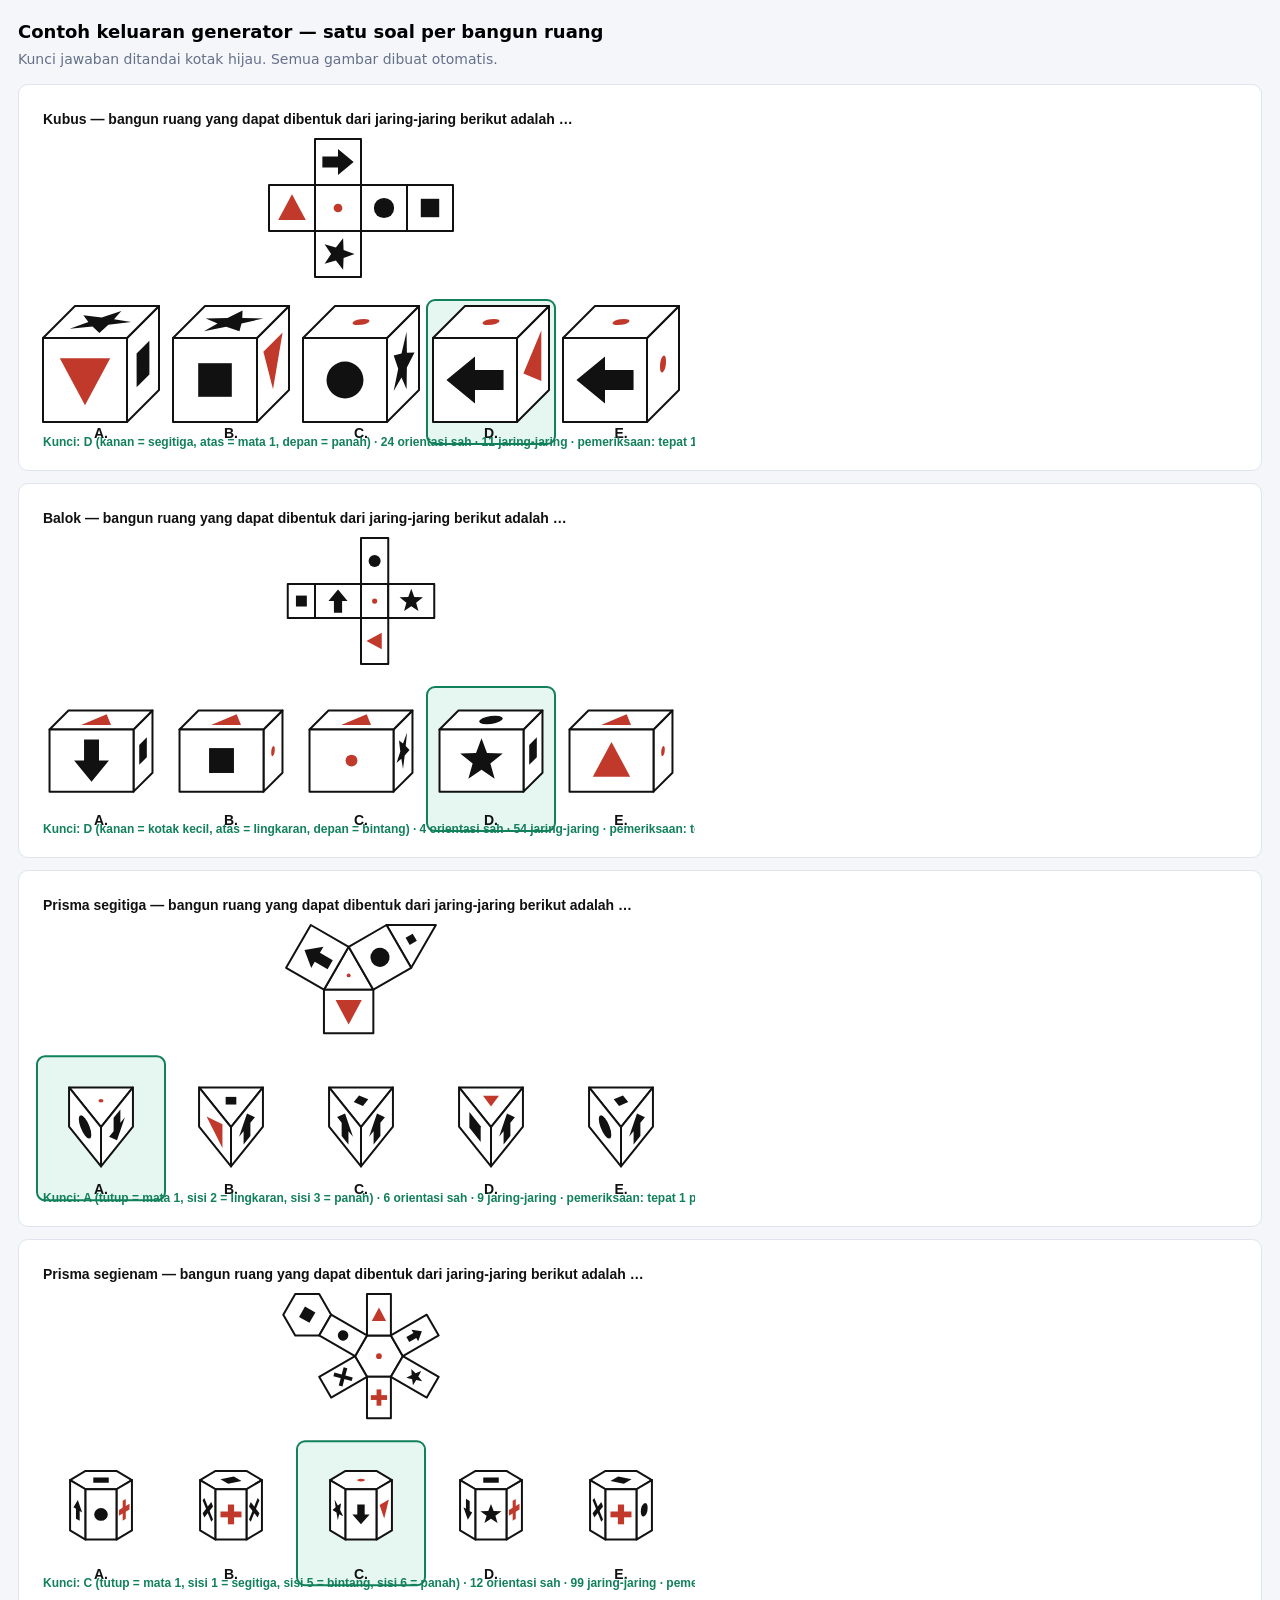
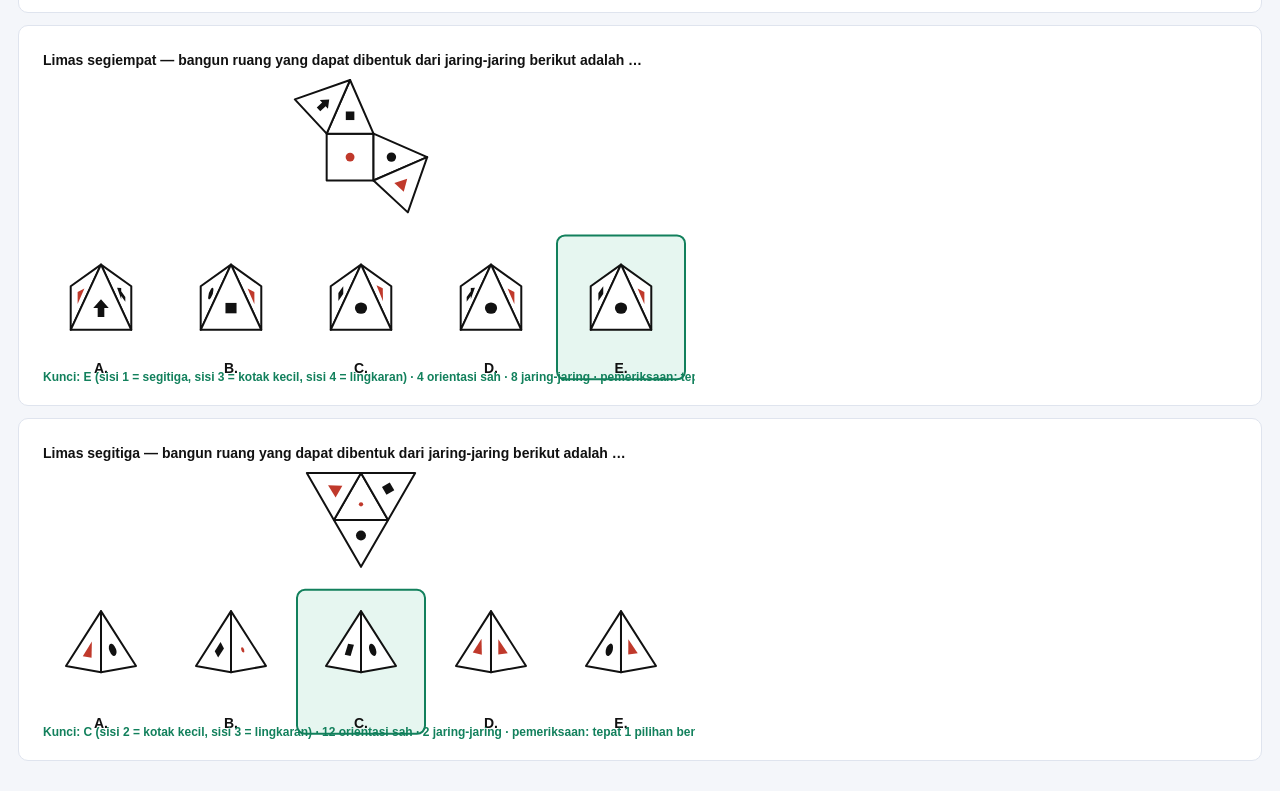
==== contoh-keluaran.html @ 69e44bf9 "first commit" ====
<meta charset="utf-8"><title>Contoh keluaran generator</title><body style="font:14px/1.5 Segoe UI,system-ui,sans-serif;background:#f4f6fa;margin:0;padding:18px"><h1 style="font-size:18px;margin:0 0 4px">Contoh keluaran generator — satu soal per bangun ruang</h1><p style="color:#667089;margin:0 0 14px">Kunci jawaban ditandai kotak hijau. Semua gambar dibuat otomatis.</p><div style="background:#fff;border:1px solid #dfe4ee;border-radius:10px;padding:8px;margin-bottom:12px;overflow:auto"><svg xmlns="http://www.w3.org/2000/svg" width="668" height="369" viewBox="0 0 668 369"><rect width="100%" height="100%" fill="#ffffff"/><text x="16" y="31" fill="#111111" font-size="14" font-family="Arial, Helvetica, sans-serif" font-weight="700" text-anchor="start">Kubus — bangun ruang yang dapat dibentuk dari jaring-jaring berikut adalah …</text><g transform="translate(239,43)"><defs><clipPath id="n1_0"><polygon points="49,95 95,95 95,49 49,49"/></clipPath><clipPath id="n1_1"><polygon points="187,95 187,49 141,49 141,95"/></clipPath><clipPath id="n1_2"><polygon points="141,95 141,49 95,49 95,95"/></clipPath><clipPath id="n1_3"><polygon points="3,95 49,95 49,49 3,49"/></clipPath><clipPath id="n1_4"><polygon points="49,3 49,49 95,49 95,3"/></clipPath><clipPath id="n1_5"><polygon points="49,95 49,141 95,141 95,95"/></clipPath></defs><g data-face="0" class="net-face"><polygon points="49,95 95,95 95,49 49,49" fill="#ffffff"/><g clip-path="url(#n1_0)"><g transform="matrix(0,0.46,-0.46,0,95,49)"><circle cx="50" cy="50" r="9.5" fill="#c0392b"/></g></g><polygon points="49,95 95,95 95,49 49,49" fill="none" stroke="#111111" stroke-width="2" stroke-linejoin="round"/></g><g data-face="1" class="net-face"><polygon points="187,95 187,49 141,49 141,95" fill="#ffffff"/><g clip-path="url(#n1_1)"><g transform="matrix(0,-0.46,0.46,0,141,95)"><rect x="30" y="30" width="40" height="40" fill="#111111"/></g></g><polygon points="187,95 187,49 141,49 141,95" fill="none" stroke="#111111" stroke-width="2" stroke-linejoin="round"/></g><g data-face="2" class="net-face"><polygon points="141,95 141,49 95,49 95,95" fill="#ffffff"/><g clip-path="url(#n1_2)"><g transform="matrix(-0.46,0,0,-0.46,141,95)"><circle cx="50" cy="50" r="22" fill="#111111"/></g></g><polygon points="141,95 141,49 95,49 95,95" fill="none" stroke="#111111" stroke-width="2" stroke-linejoin="round"/></g><g data-face="3" class="net-face"><polygon points="3,95 49,95 49,49 3,49" fill="#ffffff"/><g clip-path="url(#n1_3)"><g transform="matrix(0.46,0,0,0.46,3,49)"><polygon points="50,20 80,76 20,76" fill="#c0392b"/></g></g><polygon points="3,95 49,95 49,49 3,49" fill="none" stroke="#111111" stroke-width="2" stroke-linejoin="round"/></g><g data-face="4" class="net-face"><polygon points="49,3 49,49 95,49 95,3" fill="#ffffff"/><g clip-path="url(#n1_4)"><g transform="matrix(0,0.46,-0.46,0,95,3)"><polygon points="50,16 78,50 62,50 62,84 38,84 38,50 22,50" fill="#111111"/></g></g><polygon points="49,3 49,49 95,49 95,3" fill="none" stroke="#111111" stroke-width="2" stroke-linejoin="round"/></g><g data-face="5" class="net-face"><polygon points="49,95 49,141 95,141 95,95" fill="#ffffff"/><g clip-path="url(#n1_5)"><g transform="matrix(0,0.46,-0.46,0,95,95)"><polygon points="50,14 58.82,37.86 84.24,38.88 64.27,54.64 71.16,79.12 50,65 28.84,79.12 35.73,54.64 15.76,38.88 41.18,37.86" fill="#111111"/></g></g><polygon points="49,95 49,141 95,141 95,95" fill="none" stroke="#111111" stroke-width="2" stroke-linejoin="round"/></g></g><g transform="translate(16,213)"><defs><clipPath id="f3_0"><polygon points="116,84 116,0 84,32 84,116"/></clipPath><clipPath id="f3_2"><polygon points="32,0 0,32 84,32 116,0"/></clipPath><clipPath id="f3_4"><polygon points="0,116 84,116 84,32 0,32"/></clipPath></defs><polygon points="116,84 116,0 84,32 84,116" fill="#ffffff"/><g clip-path="url(#f3_0)"><g transform="matrix(0.32,-0.32,0,0.84,84,32)"><g transform="rotate(90 50 50)"><rect x="30" y="30" width="40" height="40" fill="#111111"/></g></g></g><polygon points="116,84 116,0 84,32 84,116" fill="none" stroke="#111111" stroke-width="2" stroke-linejoin="round"/><polygon points="32,0 0,32 84,32 116,0" fill="#ffffff"/><g clip-path="url(#f3_2)"><g transform="matrix(0.84,0,-0.32,0.32,32,0)"><g transform="rotate(90 50 50)"><polygon points="50,14 58.82,37.86 84.24,38.88 64.27,54.64 71.16,79.12 50,65 28.84,79.12 35.73,54.64 15.76,38.88 41.18,37.86" fill="#111111"/></g></g></g><polygon points="32,0 0,32 84,32 116,0" fill="none" stroke="#111111" stroke-width="2" stroke-linejoin="round"/><polygon points="0,116 84,116 84,32 0,32" fill="#ffffff"/><g clip-path="url(#f3_4)"><g transform="matrix(0.84,0,0,0.84,0,32)"><g transform="rotate(180 50 50)"><polygon points="50,20 80,76 20,76" fill="#c0392b"/></g></g></g><polygon points="0,116 84,116 84,32 0,32" fill="none" stroke="#111111" stroke-width="2" stroke-linejoin="round"/></g><text x="74" y="345" fill="#111111" font-size="14" font-family="Arial, Helvetica, sans-serif" font-weight="700" text-anchor="middle">A.</text><g transform="translate(146,213)"><defs><clipPath id="f4_0"><polygon points="116,84 116,0 84,32 84,116"/></clipPath><clipPath id="f4_2"><polygon points="32,0 0,32 84,32 116,0"/></clipPath><clipPath id="f4_4"><polygon points="0,116 84,116 84,32 0,32"/></clipPath></defs><polygon points="116,84 116,0 84,32 84,116" fill="#ffffff"/><g clip-path="url(#f4_0)"><g transform="matrix(0.32,-0.32,0,0.84,84,32)"><g transform="rotate(180 50 50)"><polygon points="50,20 80,76 20,76" fill="#c0392b"/></g></g></g><polygon points="116,84 116,0 84,32 84,116" fill="none" stroke="#111111" stroke-width="2" stroke-linejoin="round"/><polygon points="32,0 0,32 84,32 116,0" fill="#ffffff"/><g clip-path="url(#f4_2)"><g transform="matrix(0.84,0,-0.32,0.32,32,0)"><polygon points="50,14 58.82,37.86 84.24,38.88 64.27,54.64 71.16,79.12 50,65 28.84,79.12 35.73,54.64 15.76,38.88 41.18,37.86" fill="#111111"/></g></g><polygon points="32,0 0,32 84,32 116,0" fill="none" stroke="#111111" stroke-width="2" stroke-linejoin="round"/><polygon points="0,116 84,116 84,32 0,32" fill="#ffffff"/><g clip-path="url(#f4_4)"><g transform="matrix(0.84,0,0,0.84,0,32)"><g transform="rotate(90 50 50)"><rect x="30" y="30" width="40" height="40" fill="#111111"/></g></g></g><polygon points="0,116 84,116 84,32 0,32" fill="none" stroke="#111111" stroke-width="2" stroke-linejoin="round"/></g><text x="204" y="345" fill="#111111" font-size="14" font-family="Arial, Helvetica, sans-serif" font-weight="700" text-anchor="middle">B.</text><g transform="translate(276,213)"><defs><clipPath id="f5_0"><polygon points="116,84 116,0 84,32 84,116"/></clipPath><clipPath id="f5_2"><polygon points="32,0 0,32 84,32 116,0"/></clipPath><clipPath id="f5_4"><polygon points="0,116 84,116 84,32 0,32"/></clipPath></defs><polygon points="116,84 116,0 84,32 84,116" fill="#ffffff"/><g clip-path="url(#f5_0)"><g transform="matrix(0.32,-0.32,0,0.84,84,32)"><g transform="rotate(90 50 50)"><polygon points="50,14 58.82,37.86 84.24,38.88 64.27,54.64 71.16,79.12 50,65 28.84,79.12 35.73,54.64 15.76,38.88 41.18,37.86" fill="#111111"/></g></g></g><polygon points="116,84 116,0 84,32 84,116" fill="none" stroke="#111111" stroke-width="2" stroke-linejoin="round"/><polygon points="32,0 0,32 84,32 116,0" fill="#ffffff"/><g clip-path="url(#f5_2)"><g transform="matrix(0.84,0,-0.32,0.32,32,0)"><circle cx="50" cy="50" r="9.5" fill="#c0392b"/></g></g><polygon points="32,0 0,32 84,32 116,0" fill="none" stroke="#111111" stroke-width="2" stroke-linejoin="round"/><polygon points="0,116 84,116 84,32 0,32" fill="#ffffff"/><g clip-path="url(#f5_4)"><g transform="matrix(0.84,0,0,0.84,0,32)"><g transform="rotate(270 50 50)"><circle cx="50" cy="50" r="22" fill="#111111"/></g></g></g><polygon points="0,116 84,116 84,32 0,32" fill="none" stroke="#111111" stroke-width="2" stroke-linejoin="round"/></g><text x="334" y="345" fill="#111111" font-size="14" font-family="Arial, Helvetica, sans-serif" font-weight="700" text-anchor="middle">C.</text><rect x="400" y="207" width="128" height="144" rx="8" fill="#e6f6f0" stroke="#12805c" stroke-width="2"/><g transform="translate(406,213)"><defs><clipPath id="f6_0"><polygon points="116,84 116,0 84,32 84,116"/></clipPath><clipPath id="f6_2"><polygon points="32,0 0,32 84,32 116,0"/></clipPath><clipPath id="f6_4"><polygon points="0,116 84,116 84,32 0,32"/></clipPath></defs><polygon points="116,84 116,0 84,32 84,116" fill="#ffffff"/><g clip-path="url(#f6_0)"><g transform="matrix(0.32,-0.32,0,0.84,84,32)"><g transform="rotate(270 50 50)"><polygon points="50,20 80,76 20,76" fill="#c0392b"/></g></g></g><polygon points="116,84 116,0 84,32 84,116" fill="none" stroke="#111111" stroke-width="2" stroke-linejoin="round"/><polygon points="32,0 0,32 84,32 116,0" fill="#ffffff"/><g clip-path="url(#f6_2)"><g transform="matrix(0.84,0,-0.32,0.32,32,0)"><g transform="rotate(270 50 50)"><circle cx="50" cy="50" r="9.5" fill="#c0392b"/></g></g></g><polygon points="32,0 0,32 84,32 116,0" fill="none" stroke="#111111" stroke-width="2" stroke-linejoin="round"/><polygon points="0,116 84,116 84,32 0,32" fill="#ffffff"/><g clip-path="url(#f6_4)"><g transform="matrix(0.84,0,0,0.84,0,32)"><g transform="rotate(270 50 50)"><polygon points="50,16 78,50 62,50 62,84 38,84 38,50 22,50" fill="#111111"/></g></g></g><polygon points="0,116 84,116 84,32 0,32" fill="none" stroke="#111111" stroke-width="2" stroke-linejoin="round"/></g><text x="464" y="345" fill="#111111" font-size="14" font-family="Arial, Helvetica, sans-serif" font-weight="700" text-anchor="middle">D.</text><g transform="translate(536,213)"><defs><clipPath id="f7_0"><polygon points="116,84 116,0 84,32 84,116"/></clipPath><clipPath id="f7_2"><polygon points="32,0 0,32 84,32 116,0"/></clipPath><clipPath id="f7_4"><polygon points="0,116 84,116 84,32 0,32"/></clipPath></defs><polygon points="116,84 116,0 84,32 84,116" fill="#ffffff"/><g clip-path="url(#f7_0)"><g transform="matrix(0.32,-0.32,0,0.84,84,32)"><g transform="rotate(270 50 50)"><circle cx="50" cy="50" r="9.5" fill="#c0392b"/></g></g></g><polygon points="116,84 116,0 84,32 84,116" fill="none" stroke="#111111" stroke-width="2" stroke-linejoin="round"/><polygon points="32,0 0,32 84,32 116,0" fill="#ffffff"/><g clip-path="url(#f7_2)"><g transform="matrix(0.84,0,-0.32,0.32,32,0)"><g transform="rotate(270 50 50)"><circle cx="50" cy="50" r="9.5" fill="#c0392b"/></g></g></g><polygon points="32,0 0,32 84,32 116,0" fill="none" stroke="#111111" stroke-width="2" stroke-linejoin="round"/><polygon points="0,116 84,116 84,32 0,32" fill="#ffffff"/><g clip-path="url(#f7_4)"><g transform="matrix(0.84,0,0,0.84,0,32)"><g transform="rotate(270 50 50)"><polygon points="50,16 78,50 62,50 62,84 38,84 38,50 22,50" fill="#111111"/></g></g></g><polygon points="0,116 84,116 84,32 0,32" fill="none" stroke="#111111" stroke-width="2" stroke-linejoin="round"/></g><text x="594" y="345" fill="#111111" font-size="14" font-family="Arial, Helvetica, sans-serif" font-weight="700" text-anchor="middle">E.</text><text x="16" y="353" fill="#12805c" font-size="12" font-family="Arial, Helvetica, sans-serif" font-weight="700" text-anchor="start">Kunci: D  (kanan = segitiga, atas = mata 1, depan = panah)  ·  24 orientasi sah · 11 jaring-jaring · pemeriksaan: tepat 1 pilihan benar</text></svg></div><div style="background:#fff;border:1px solid #dfe4ee;border-radius:10px;padding:8px;margin-bottom:12px;overflow:auto"><svg xmlns="http://www.w3.org/2000/svg" width="668" height="357.074" viewBox="0 0 668 357.074"><rect width="100%" height="100%" fill="#ffffff"/><text x="16" y="31" fill="#111111" font-size="14" font-family="Arial, Helvetica, sans-serif" font-weight="700" text-anchor="start">Balok — bangun ruang yang dapat dibentuk dari jaring-jaring berikut adalah …</text><g transform="translate(257.74074074074076,43)"><defs><clipPath id="n8_0"><polygon points="103.519,83.074 103.519,49 76.259,49 76.259,83.074"/></clipPath><clipPath id="n8_1"><polygon points="3,83.074 30.259,83.074 30.259,49 3,49"/></clipPath><clipPath id="n8_2"><polygon points="103.519,3 76.259,3 76.259,49 103.519,49"/></clipPath><clipPath id="n8_3"><polygon points="103.519,129.074 103.519,83.074 76.259,83.074 76.259,129.074"/></clipPath><clipPath id="n8_4"><polygon points="30.259,83.074 76.259,83.074 76.259,49 30.259,49"/></clipPath><clipPath id="n8_5"><polygon points="103.519,83.074 149.519,83.074 149.519,49 103.519,49"/></clipPath></defs><g data-face="0" class="net-face"><polygon points="103.519,83.074 103.519,49 76.259,49 76.259,83.074" fill="#ffffff"/><g clip-path="url(#n8_0)"><g transform="matrix(0.273,0,0,0.273,76.259,52.407)"><circle cx="50" cy="50" r="9.5" fill="#c0392b"/></g></g><polygon points="103.519,83.074 103.519,49 76.259,49 76.259,83.074" fill="none" stroke="#111111" stroke-width="2" stroke-linejoin="round"/></g><g data-face="1" class="net-face"><polygon points="3,83.074 30.259,83.074 30.259,49 3,49" fill="#ffffff"/><g clip-path="url(#n8_1)"><g transform="matrix(0.273,0,0,0.273,3,52.407)"><rect x="30" y="30" width="40" height="40" fill="#111111"/></g></g><polygon points="3,83.074 30.259,83.074 30.259,49 3,49" fill="none" stroke="#111111" stroke-width="2" stroke-linejoin="round"/></g><g data-face="2" class="net-face"><polygon points="103.519,3 76.259,3 76.259,49 103.519,49" fill="#ffffff"/><g clip-path="url(#n8_2)"><g transform="matrix(0,0.273,-0.273,0,103.519,12.37)"><circle cx="50" cy="50" r="22" fill="#111111"/></g></g><polygon points="103.519,3 76.259,3 76.259,49 103.519,49" fill="none" stroke="#111111" stroke-width="2" stroke-linejoin="round"/></g><g data-face="3" class="net-face"><polygon points="103.519,129.074 103.519,83.074 76.259,83.074 76.259,129.074" fill="#ffffff"/><g clip-path="url(#n8_3)"><g transform="matrix(0,-0.273,0.273,0,76.259,119.704)"><polygon points="50,20 80,76 20,76" fill="#c0392b"/></g></g><polygon points="103.519,129.074 103.519,83.074 76.259,83.074 76.259,129.074" fill="none" stroke="#111111" stroke-width="2" stroke-linejoin="round"/></g><g data-face="4" class="net-face"><polygon points="30.259,83.074 76.259,83.074 76.259,49 30.259,49" fill="#ffffff"/><g clip-path="url(#n8_4)"><g transform="matrix(0.341,0,0,0.341,36.222,49)"><polygon points="50,16 78,50 62,50 62,84 38,84 38,50 22,50" fill="#111111"/></g></g><polygon points="30.259,83.074 76.259,83.074 76.259,49 30.259,49" fill="none" stroke="#111111" stroke-width="2" stroke-linejoin="round"/></g><g data-face="5" class="net-face"><polygon points="103.519,83.074 149.519,83.074 149.519,49 103.519,49" fill="#ffffff"/><g clip-path="url(#n8_5)"><g transform="matrix(0.341,0,0,0.341,109.481,49)"><polygon points="50,14 58.82,37.86 84.24,38.88 64.27,54.64 71.16,79.12 50,65 28.84,79.12 35.73,54.64 15.76,38.88 41.18,37.86" fill="#111111"/></g></g><polygon points="103.519,83.074 149.519,83.074 149.519,49 103.519,49" fill="none" stroke="#111111" stroke-width="2" stroke-linejoin="round"/></g></g><g transform="translate(16,201.07407407407408)"><defs><clipPath id="f10_0"><polygon points="109.481,79.63 109.481,17.407 90.519,36.37 90.519,98.593"/></clipPath><clipPath id="f10_2"><polygon points="25.481,17.407 6.519,36.37 90.519,36.37 109.481,17.407"/></clipPath><clipPath id="f10_4"><polygon points="6.519,98.593 90.519,98.593 90.519,36.37 6.519,36.37"/></clipPath></defs><polygon points="109.481,79.63 109.481,17.407 90.519,36.37 90.519,98.593" fill="#ffffff"/><g clip-path="url(#f10_0)"><g transform="matrix(0.19,-0.19,0,0.498,90.519,42.593)"><g transform="rotate(180 50 50)"><rect x="30" y="30" width="40" height="40" fill="#111111"/></g></g></g><polygon points="109.481,79.63 109.481,17.407 90.519,36.37 90.519,98.593" fill="none" stroke="#111111" stroke-width="2" stroke-linejoin="round"/><polygon points="25.481,17.407 6.519,36.37 90.519,36.37 109.481,17.407" fill="#ffffff"/><g clip-path="url(#f10_2)"><g transform="matrix(0.498,0,-0.19,0.19,42.593,17.407)"><polygon points="50,20 80,76 20,76" fill="#c0392b"/></g></g><polygon points="25.481,17.407 6.519,36.37 90.519,36.37 109.481,17.407" fill="none" stroke="#111111" stroke-width="2" stroke-linejoin="round"/><polygon points="6.519,98.593 90.519,98.593 90.519,36.37 6.519,36.37" fill="#ffffff"/><g clip-path="url(#f10_4)"><g transform="matrix(0.622,0,0,0.622,17.407,36.37)"><g transform="rotate(180 50 50)"><polygon points="50,16 78,50 62,50 62,84 38,84 38,50 22,50" fill="#111111"/></g></g></g><polygon points="6.519,98.593 90.519,98.593 90.519,36.37 6.519,36.37" fill="none" stroke="#111111" stroke-width="2" stroke-linejoin="round"/></g><text x="74" y="333.074" fill="#111111" font-size="14" font-family="Arial, Helvetica, sans-serif" font-weight="700" text-anchor="middle">A.</text><g transform="translate(146,201.07407407407408)"><defs><clipPath id="f11_0"><polygon points="109.481,79.63 109.481,17.407 90.519,36.37 90.519,98.593"/></clipPath><clipPath id="f11_2"><polygon points="25.481,17.407 6.519,36.37 90.519,36.37 109.481,17.407"/></clipPath><clipPath id="f11_4"><polygon points="6.519,98.593 90.519,98.593 90.519,36.37 6.519,36.37"/></clipPath></defs><polygon points="109.481,79.63 109.481,17.407 90.519,36.37 90.519,98.593" fill="#ffffff"/><g clip-path="url(#f11_0)"><g transform="matrix(0.19,-0.19,0,0.498,90.519,42.593)"><g transform="rotate(180 50 50)"><circle cx="50" cy="50" r="9.5" fill="#c0392b"/></g></g></g><polygon points="109.481,79.63 109.481,17.407 90.519,36.37 90.519,98.593" fill="none" stroke="#111111" stroke-width="2" stroke-linejoin="round"/><polygon points="25.481,17.407 6.519,36.37 90.519,36.37 109.481,17.407" fill="#ffffff"/><g clip-path="url(#f11_2)"><g transform="matrix(0.498,0,-0.19,0.19,42.593,17.407)"><polygon points="50,20 80,76 20,76" fill="#c0392b"/></g></g><polygon points="25.481,17.407 6.519,36.37 90.519,36.37 109.481,17.407" fill="none" stroke="#111111" stroke-width="2" stroke-linejoin="round"/><polygon points="6.519,98.593 90.519,98.593 90.519,36.37 6.519,36.37" fill="#ffffff"/><g clip-path="url(#f11_4)"><g transform="matrix(0.622,0,0,0.622,17.407,36.37)"><g transform="rotate(180 50 50)"><rect x="30" y="30" width="40" height="40" fill="#111111"/></g></g></g><polygon points="6.519,98.593 90.519,98.593 90.519,36.37 6.519,36.37" fill="none" stroke="#111111" stroke-width="2" stroke-linejoin="round"/></g><text x="204" y="333.074" fill="#111111" font-size="14" font-family="Arial, Helvetica, sans-serif" font-weight="700" text-anchor="middle">B.</text><g transform="translate(276,201.07407407407408)"><defs><clipPath id="f12_0"><polygon points="109.481,79.63 109.481,17.407 90.519,36.37 90.519,98.593"/></clipPath><clipPath id="f12_2"><polygon points="25.481,17.407 6.519,36.37 90.519,36.37 109.481,17.407"/></clipPath><clipPath id="f12_4"><polygon points="6.519,98.593 90.519,98.593 90.519,36.37 6.519,36.37"/></clipPath></defs><polygon points="109.481,79.63 109.481,17.407 90.519,36.37 90.519,98.593" fill="#ffffff"/><g clip-path="url(#f12_0)"><g transform="matrix(0.19,-0.19,0,0.498,90.519,42.593)"><g transform="rotate(180 50 50)"><polygon points="50,14 58.82,37.86 84.24,38.88 64.27,54.64 71.16,79.12 50,65 28.84,79.12 35.73,54.64 15.76,38.88 41.18,37.86" fill="#111111"/></g></g></g><polygon points="109.481,79.63 109.481,17.407 90.519,36.37 90.519,98.593" fill="none" stroke="#111111" stroke-width="2" stroke-linejoin="round"/><polygon points="25.481,17.407 6.519,36.37 90.519,36.37 109.481,17.407" fill="#ffffff"/><g clip-path="url(#f12_2)"><g transform="matrix(0.498,0,-0.19,0.19,42.593,17.407)"><polygon points="50,20 80,76 20,76" fill="#c0392b"/></g></g><polygon points="25.481,17.407 6.519,36.37 90.519,36.37 109.481,17.407" fill="none" stroke="#111111" stroke-width="2" stroke-linejoin="round"/><polygon points="6.519,98.593 90.519,98.593 90.519,36.37 6.519,36.37" fill="#ffffff"/><g clip-path="url(#f12_4)"><g transform="matrix(0.622,0,0,0.622,17.407,36.37)"><g transform="rotate(180 50 50)"><circle cx="50" cy="50" r="9.5" fill="#c0392b"/></g></g></g><polygon points="6.519,98.593 90.519,98.593 90.519,36.37 6.519,36.37" fill="none" stroke="#111111" stroke-width="2" stroke-linejoin="round"/></g><text x="334" y="333.074" fill="#111111" font-size="14" font-family="Arial, Helvetica, sans-serif" font-weight="700" text-anchor="middle">C.</text><rect x="400" y="195.07407407407408" width="128" height="144" rx="8" fill="#e6f6f0" stroke="#12805c" stroke-width="2"/><g transform="translate(406,201.07407407407408)"><defs><clipPath id="f13_0"><polygon points="109.481,79.63 109.481,17.407 90.519,36.37 90.519,98.593"/></clipPath><clipPath id="f13_2"><polygon points="25.481,17.407 6.519,36.37 90.519,36.37 109.481,17.407"/></clipPath><clipPath id="f13_4"><polygon points="6.519,98.593 90.519,98.593 90.519,36.37 6.519,36.37"/></clipPath></defs><polygon points="109.481,79.63 109.481,17.407 90.519,36.37 90.519,98.593" fill="#ffffff"/><g clip-path="url(#f13_0)"><g transform="matrix(0.19,-0.19,0,0.498,90.519,42.593)"><rect x="30" y="30" width="40" height="40" fill="#111111"/></g></g><polygon points="109.481,79.63 109.481,17.407 90.519,36.37 90.519,98.593" fill="none" stroke="#111111" stroke-width="2" stroke-linejoin="round"/><polygon points="25.481,17.407 6.519,36.37 90.519,36.37 109.481,17.407" fill="#ffffff"/><g clip-path="url(#f13_2)"><g transform="matrix(0.498,0,-0.19,0.19,42.593,17.407)"><g transform="rotate(180 50 50)"><circle cx="50" cy="50" r="22" fill="#111111"/></g></g></g><polygon points="25.481,17.407 6.519,36.37 90.519,36.37 109.481,17.407" fill="none" stroke="#111111" stroke-width="2" stroke-linejoin="round"/><polygon points="6.519,98.593 90.519,98.593 90.519,36.37 6.519,36.37" fill="#ffffff"/><g clip-path="url(#f13_4)"><g transform="matrix(0.622,0,0,0.622,17.407,36.37)"><polygon points="50,14 58.82,37.86 84.24,38.88 64.27,54.64 71.16,79.12 50,65 28.84,79.12 35.73,54.64 15.76,38.88 41.18,37.86" fill="#111111"/></g></g><polygon points="6.519,98.593 90.519,98.593 90.519,36.37 6.519,36.37" fill="none" stroke="#111111" stroke-width="2" stroke-linejoin="round"/></g><text x="464" y="333.074" fill="#111111" font-size="14" font-family="Arial, Helvetica, sans-serif" font-weight="700" text-anchor="middle">D.</text><g transform="translate(536,201.07407407407408)"><defs><clipPath id="f14_0"><polygon points="109.481,79.63 109.481,17.407 90.519,36.37 90.519,98.593"/></clipPath><clipPath id="f14_2"><polygon points="25.481,17.407 6.519,36.37 90.519,36.37 109.481,17.407"/></clipPath><clipPath id="f14_4"><polygon points="6.519,98.593 90.519,98.593 90.519,36.37 6.519,36.37"/></clipPath></defs><polygon points="109.481,79.63 109.481,17.407 90.519,36.37 90.519,98.593" fill="#ffffff"/><g clip-path="url(#f14_0)"><g transform="matrix(0.19,-0.19,0,0.498,90.519,42.593)"><g transform="rotate(180 50 50)"><circle cx="50" cy="50" r="9.5" fill="#c0392b"/></g></g></g><polygon points="109.481,79.63 109.481,17.407 90.519,36.37 90.519,98.593" fill="none" stroke="#111111" stroke-width="2" stroke-linejoin="round"/><polygon points="25.481,17.407 6.519,36.37 90.519,36.37 109.481,17.407" fill="#ffffff"/><g clip-path="url(#f14_2)"><g transform="matrix(0.498,0,-0.19,0.19,42.593,17.407)"><polygon points="50,20 80,76 20,76" fill="#c0392b"/></g></g><polygon points="25.481,17.407 6.519,36.37 90.519,36.37 109.481,17.407" fill="none" stroke="#111111" stroke-width="2" stroke-linejoin="round"/><polygon points="6.519,98.593 90.519,98.593 90.519,36.37 6.519,36.37" fill="#ffffff"/><g clip-path="url(#f14_4)"><g transform="matrix(0.622,0,0,0.622,17.407,36.37)"><polygon points="50,20 80,76 20,76" fill="#c0392b"/></g></g><polygon points="6.519,98.593 90.519,98.593 90.519,36.37 6.519,36.37" fill="none" stroke="#111111" stroke-width="2" stroke-linejoin="round"/></g><text x="594" y="333.074" fill="#111111" font-size="14" font-family="Arial, Helvetica, sans-serif" font-weight="700" text-anchor="middle">E.</text><text x="16" y="341.074" fill="#12805c" font-size="12" font-family="Arial, Helvetica, sans-serif" font-weight="700" text-anchor="start">Kunci: D  (kanan = kotak kecil, atas = lingkaran, depan = bintang)  ·  4 orientasi sah · 54 jaring-jaring · pemeriksaan: tepat 1 pilihan benar</text></svg></div><div style="background:#fff;border:1px solid #dfe4ee;border-radius:10px;padding:8px;margin-bottom:12px;overflow:auto"><svg xmlns="http://www.w3.org/2000/svg" width="668" height="339.33" viewBox="0 0 668 339.33"><rect width="100%" height="100%" fill="#ffffff"/><text x="16" y="31" fill="#111111" font-size="14" font-family="Arial, Helvetica, sans-serif" font-weight="700" text-anchor="start">Prisma segitiga — bangun ruang yang dapat dibentuk dari jaring-jaring berikut adalah …</text><g transform="translate(256.1061230807218,43)"><defs><clipPath id="n15_0"><polygon points="40.845,67.63 90.243,67.63 65.544,24.85"/></clipPath><clipPath id="n15_1"><polygon points="103.39,3 128.089,45.78 152.788,3"/></clipPath><clipPath id="n15_2"><polygon points="65.544,24.85 90.243,67.63 128.089,45.78 103.39,3"/></clipPath><clipPath id="n15_3"><polygon points="90.243,67.63 40.845,67.63 40.845,111.33 90.243,111.33"/></clipPath><clipPath id="n15_4"><polygon points="40.845,67.63 65.544,24.85 27.699,3 3,45.78"/></clipPath></defs><g data-face="0" class="net-face"><polygon points="40.845,67.63 90.243,67.63 65.544,24.85" fill="#ffffff"/><g clip-path="url(#n15_0)"><g transform="matrix(0.206,0,0,0.206,55.262,43.088)"><circle cx="50" cy="50" r="9.5" fill="#c0392b"/></g></g><polygon points="40.845,67.63 90.243,67.63 65.544,24.85" fill="none" stroke="#111111" stroke-width="2" stroke-linejoin="round"/></g><g data-face="1" class="net-face"><polygon points="103.39,3 128.089,45.78 152.788,3" fill="#ffffff"/><g clip-path="url(#n15_1)"><g transform="matrix(0.103,0.178,-0.178,0.103,131.852,3.214)"><rect x="30" y="30" width="40" height="40" fill="#111111"/></g></g><polygon points="103.39,3 128.089,45.78 152.788,3" fill="none" stroke="#111111" stroke-width="2" stroke-linejoin="round"/></g><g data-face="2" class="net-face"><polygon points="65.544,24.85 90.243,67.63 128.089,45.78 103.39,3" fill="#ffffff"/><g clip-path="url(#n15_2)"><g transform="matrix(0.219,0.378,-0.378,0.218,104.814,5.467)"><circle cx="50" cy="50" r="22" fill="#111111"/></g></g><polygon points="65.544,24.85 90.243,67.63 128.089,45.78 103.39,3" fill="none" stroke="#111111" stroke-width="2" stroke-linejoin="round"/></g><g data-face="3" class="net-face"><polygon points="90.243,67.63 40.845,67.63 40.845,111.33 90.243,111.33" fill="#ffffff"/><g clip-path="url(#n15_3)"><g transform="matrix(-0.437,0,0,-0.437,87.394,111.33)"><polygon points="50,20 80,76 20,76" fill="#c0392b"/></g></g><polygon points="90.243,67.63 40.845,67.63 40.845,111.33 90.243,111.33" fill="none" stroke="#111111" stroke-width="2" stroke-linejoin="round"/></g><g data-face="4" class="net-face"><polygon points="40.845,67.63 65.544,24.85 27.699,3 3,45.78" fill="#ffffff"/><g clip-path="url(#n15_4)"><g transform="matrix(0.218,-0.378,0.378,0.218,4.425,43.313)"><polygon points="50,16 78,50 62,50 62,84 38,84 38,50 22,50" fill="#111111"/></g></g><polygon points="40.845,67.63 65.544,24.85 27.699,3 3,45.78" fill="none" stroke="#111111" stroke-width="2" stroke-linejoin="round"/></g></g><rect x="10" y="177.32999999999998" width="128" height="144" rx="8" fill="#e6f6f0" stroke="#12805c" stroke-width="2"/><g transform="translate(16,183.32999999999998)"><defs><clipPath id="f17_1"><polygon points="89.941,25.106 26.059,25.106 58,64.902"/></clipPath><clipPath id="f17_3"><polygon points="26.059,64.363 58,104.159 58,64.902 26.059,25.106"/></clipPath><clipPath id="f17_4"><polygon points="58,104.159 89.941,64.363 89.941,25.106 58,64.902"/></clipPath></defs><polygon points="89.941,25.106 26.059,25.106 58,64.902" fill="#ffffff"/><g clip-path="url(#f17_1)"><g transform="matrix(-0.266,0,0,-0.191,71.297,47.937)"><circle cx="50" cy="50" r="9.5" fill="#c0392b"/></g></g><polygon points="89.941,25.106 26.059,25.106 58,64.902" fill="none" stroke="#111111" stroke-width="2" stroke-linejoin="round"/><polygon points="26.059,64.363 58,104.159 58,64.902 26.059,25.106" fill="#ffffff"/><g clip-path="url(#f17_3)"><g transform="matrix(0.283,0.352,0,0.393,27.901,27.401)"><g transform="rotate(180 50 50)"><circle cx="50" cy="50" r="22" fill="#111111"/></g></g></g><polygon points="26.059,64.363 58,104.159 58,64.902 26.059,25.106" fill="none" stroke="#111111" stroke-width="2" stroke-linejoin="round"/><polygon points="58,104.159 89.941,64.363 89.941,25.106 58,64.902" fill="#ffffff"/><g clip-path="url(#f17_4)"><g transform="matrix(0.283,-0.352,0,0.393,59.842,62.607)"><g transform="rotate(180 50 50)"><polygon points="50,16 78,50 62,50 62,84 38,84 38,50 22,50" fill="#111111"/></g></g></g><polygon points="58,104.159 89.941,64.363 89.941,25.106 58,64.902" fill="none" stroke="#111111" stroke-width="2" stroke-linejoin="round"/></g><text x="74" y="315.33" fill="#111111" font-size="14" font-family="Arial, Helvetica, sans-serif" font-weight="700" text-anchor="middle">A.</text><g transform="translate(146,183.32999999999998)"><defs><clipPath id="f18_1"><polygon points="89.941,25.106 26.059,25.106 58,64.902"/></clipPath><clipPath id="f18_3"><polygon points="26.059,64.363 58,104.159 58,64.902 26.059,25.106"/></clipPath><clipPath id="f18_4"><polygon points="58,104.159 89.941,64.363 89.941,25.106 58,64.902"/></clipPath></defs><polygon points="89.941,25.106 26.059,25.106 58,64.902" fill="#ffffff"/><g clip-path="url(#f18_1)"><g transform="matrix(-0.266,0,0,-0.191,71.297,47.937)"><rect x="30" y="30" width="40" height="40" fill="#111111"/></g></g><polygon points="89.941,25.106 26.059,25.106 58,64.902" fill="none" stroke="#111111" stroke-width="2" stroke-linejoin="round"/><polygon points="26.059,64.363 58,104.159 58,64.902 26.059,25.106" fill="#ffffff"/><g clip-path="url(#f18_3)"><g transform="matrix(0.283,0.352,0,0.393,27.901,27.401)"><g transform="rotate(270 50 50)"><polygon points="50,20 80,76 20,76" fill="#c0392b"/></g></g></g><polygon points="26.059,64.363 58,104.159 58,64.902 26.059,25.106" fill="none" stroke="#111111" stroke-width="2" stroke-linejoin="round"/><polygon points="58,104.159 89.941,64.363 89.941,25.106 58,64.902" fill="#ffffff"/><g clip-path="url(#f18_4)"><g transform="matrix(0.283,-0.352,0,0.393,59.842,62.607)"><polygon points="50,16 78,50 62,50 62,84 38,84 38,50 22,50" fill="#111111"/></g></g><polygon points="58,104.159 89.941,64.363 89.941,25.106 58,64.902" fill="none" stroke="#111111" stroke-width="2" stroke-linejoin="round"/></g><text x="204" y="315.33" fill="#111111" font-size="14" font-family="Arial, Helvetica, sans-serif" font-weight="700" text-anchor="middle">B.</text><g transform="translate(276,183.32999999999998)"><defs><clipPath id="f19_1"><polygon points="89.941,25.106 26.059,25.106 58,64.902"/></clipPath><clipPath id="f19_3"><polygon points="26.059,64.363 58,104.159 58,64.902 26.059,25.106"/></clipPath><clipPath id="f19_4"><polygon points="58,104.159 89.941,64.363 89.941,25.106 58,64.902"/></clipPath></defs><polygon points="89.941,25.106 26.059,25.106 58,64.902" fill="#ffffff"/><g clip-path="url(#f19_1)"><g transform="matrix(-0.266,0,0,-0.191,71.297,47.937)"><g transform="rotate(120 50 50)"><rect x="30" y="30" width="40" height="40" fill="#111111"/></g></g></g><polygon points="89.941,25.106 26.059,25.106 58,64.902" fill="none" stroke="#111111" stroke-width="2" stroke-linejoin="round"/><polygon points="26.059,64.363 58,104.159 58,64.902 26.059,25.106" fill="#ffffff"/><g clip-path="url(#f19_3)"><g transform="matrix(0.283,0.352,0,0.393,27.901,27.401)"><polygon points="50,16 78,50 62,50 62,84 38,84 38,50 22,50" fill="#111111"/></g></g><polygon points="26.059,64.363 58,104.159 58,64.902 26.059,25.106" fill="none" stroke="#111111" stroke-width="2" stroke-linejoin="round"/><polygon points="58,104.159 89.941,64.363 89.941,25.106 58,64.902" fill="#ffffff"/><g clip-path="url(#f19_4)"><g transform="matrix(0.283,-0.352,0,0.393,59.842,62.607)"><polygon points="50,16 78,50 62,50 62,84 38,84 38,50 22,50" fill="#111111"/></g></g><polygon points="58,104.159 89.941,64.363 89.941,25.106 58,64.902" fill="none" stroke="#111111" stroke-width="2" stroke-linejoin="round"/></g><text x="334" y="315.33" fill="#111111" font-size="14" font-family="Arial, Helvetica, sans-serif" font-weight="700" text-anchor="middle">C.</text><g transform="translate(406,183.32999999999998)"><defs><clipPath id="f20_1"><polygon points="89.941,25.106 26.059,25.106 58,64.902"/></clipPath><clipPath id="f20_3"><polygon points="26.059,64.363 58,104.159 58,64.902 26.059,25.106"/></clipPath><clipPath id="f20_4"><polygon points="58,104.159 89.941,64.363 89.941,25.106 58,64.902"/></clipPath></defs><polygon points="89.941,25.106 26.059,25.106 58,64.902" fill="#ffffff"/><g clip-path="url(#f20_1)"><g transform="matrix(-0.266,0,0,-0.191,71.297,47.937)"><polygon points="50,20 80,76 20,76" fill="#c0392b"/></g></g><polygon points="89.941,25.106 26.059,25.106 58,64.902" fill="none" stroke="#111111" stroke-width="2" stroke-linejoin="round"/><polygon points="26.059,64.363 58,104.159 58,64.902 26.059,25.106" fill="#ffffff"/><g clip-path="url(#f20_3)"><g transform="matrix(0.283,0.352,0,0.393,27.901,27.401)"><rect x="30" y="30" width="40" height="40" fill="#111111"/></g></g><polygon points="26.059,64.363 58,104.159 58,64.902 26.059,25.106" fill="none" stroke="#111111" stroke-width="2" stroke-linejoin="round"/><polygon points="58,104.159 89.941,64.363 89.941,25.106 58,64.902" fill="#ffffff"/><g clip-path="url(#f20_4)"><g transform="matrix(0.283,-0.352,0,0.393,59.842,62.607)"><polygon points="50,16 78,50 62,50 62,84 38,84 38,50 22,50" fill="#111111"/></g></g><polygon points="58,104.159 89.941,64.363 89.941,25.106 58,64.902" fill="none" stroke="#111111" stroke-width="2" stroke-linejoin="round"/></g><text x="464" y="315.33" fill="#111111" font-size="14" font-family="Arial, Helvetica, sans-serif" font-weight="700" text-anchor="middle">D.</text><g transform="translate(536,183.32999999999998)"><defs><clipPath id="f21_1"><polygon points="89.941,25.106 26.059,25.106 58,64.902"/></clipPath><clipPath id="f21_3"><polygon points="26.059,64.363 58,104.159 58,64.902 26.059,25.106"/></clipPath><clipPath id="f21_4"><polygon points="58,104.159 89.941,64.363 89.941,25.106 58,64.902"/></clipPath></defs><polygon points="89.941,25.106 26.059,25.106 58,64.902" fill="#ffffff"/><g clip-path="url(#f21_1)"><g transform="matrix(-0.266,0,0,-0.191,71.297,47.937)"><g transform="rotate(240 50 50)"><rect x="30" y="30" width="40" height="40" fill="#111111"/></g></g></g><polygon points="89.941,25.106 26.059,25.106 58,64.902" fill="none" stroke="#111111" stroke-width="2" stroke-linejoin="round"/><polygon points="26.059,64.363 58,104.159 58,64.902 26.059,25.106" fill="#ffffff"/><g clip-path="url(#f21_3)"><g transform="matrix(0.283,0.352,0,0.393,27.901,27.401)"><circle cx="50" cy="50" r="22" fill="#111111"/></g></g><polygon points="26.059,64.363 58,104.159 58,64.902 26.059,25.106" fill="none" stroke="#111111" stroke-width="2" stroke-linejoin="round"/><polygon points="58,104.159 89.941,64.363 89.941,25.106 58,64.902" fill="#ffffff"/><g clip-path="url(#f21_4)"><g transform="matrix(0.283,-0.352,0,0.393,59.842,62.607)"><polygon points="50,16 78,50 62,50 62,84 38,84 38,50 22,50" fill="#111111"/></g></g><polygon points="58,104.159 89.941,64.363 89.941,25.106 58,64.902" fill="none" stroke="#111111" stroke-width="2" stroke-linejoin="round"/></g><text x="594" y="315.33" fill="#111111" font-size="14" font-family="Arial, Helvetica, sans-serif" font-weight="700" text-anchor="middle">E.</text><text x="16" y="323.33" fill="#12805c" font-size="12" font-family="Arial, Helvetica, sans-serif" font-weight="700" text-anchor="start">Kunci: A  (tutup = mata 1, sisi 2 = lingkaran, sisi 3 = panah)  ·  6 orientasi sah · 9 jaring-jaring · pemeriksaan: tepat 1 pilihan benar</text></svg></div><div style="background:#fff;border:1px solid #dfe4ee;border-radius:10px;padding:8px;margin-bottom:12px;overflow:auto"><svg xmlns="http://www.w3.org/2000/svg" width="668" height="355.246" viewBox="0 0 668 355.246"><rect width="100%" height="100%" fill="#ffffff"/><text x="16" y="31" fill="#111111" font-size="14" font-family="Arial, Helvetica, sans-serif" font-weight="700" text-anchor="start">Prisma segienam — bangun ruang yang dapat dibentuk dari jaring-jaring berikut adalah …</text><g transform="translate(253.28654828332424,43)"><defs><clipPath id="n22_0"><polygon points="86.693,85.846 110.613,85.846 122.573,65.131 110.613,44.415 86.693,44.415 74.733,65.131"/></clipPath><clipPath id="n22_1"><polygon points="38.88,44.431 50.84,23.715 38.88,3 14.96,3 3,23.715 14.96,44.431"/></clipPath><clipPath id="n22_2"><polygon points="74.733,65.131 86.693,44.415 50.84,23.715 38.88,44.431"/></clipPath><clipPath id="n22_3"><polygon points="86.693,44.415 110.613,44.415 110.613,3.015 86.693,3.015"/></clipPath><clipPath id="n22_4"><polygon points="110.613,44.415 122.573,65.131 158.427,44.431 146.467,23.715"/></clipPath><clipPath id="n22_5"><polygon points="122.573,65.131 110.613,85.846 146.467,106.546 158.427,85.831"/></clipPath><clipPath id="n22_6"><polygon points="110.613,85.846 86.693,85.846 86.693,127.246 110.613,127.246"/></clipPath><clipPath id="n22_7"><polygon points="86.693,85.846 74.733,65.131 38.88,85.831 50.84,106.546"/></clipPath></defs><g data-face="0" class="net-face"><polygon points="86.693,85.846 110.613,85.846 122.573,65.131 110.613,44.415 86.693,44.415 74.733,65.131" fill="#ffffff"/><g clip-path="url(#n22_0)"><g transform="matrix(0.299,0,0,0.299,83.716,50.193)"><circle cx="50" cy="50" r="9.5" fill="#c0392b"/></g></g><polygon points="86.693,85.846 110.613,85.846 122.573,65.131 110.613,44.415 86.693,44.415 74.733,65.131" fill="none" stroke="#111111" stroke-width="2" stroke-linejoin="round"/></g><g data-face="1" class="net-face"><polygon points="38.88,44.431 50.84,23.715 38.88,3 14.96,3 3,23.715 14.96,44.431" fill="#ffffff"/><g clip-path="url(#n22_1)"><g transform="matrix(0.149,-0.259,0.259,0.149,6.515,29.183)"><rect x="30" y="30" width="40" height="40" fill="#111111"/></g></g><polygon points="38.88,44.431 50.84,23.715 38.88,3 14.96,3 3,23.715 14.96,44.431" fill="none" stroke="#111111" stroke-width="2" stroke-linejoin="round"/></g><g data-face="2" class="net-face"><polygon points="74.733,65.131 86.693,44.415 50.84,23.715 38.88,44.431" fill="#ffffff"/><g clip-path="url(#n22_2)"><g transform="matrix(0.12,-0.207,0.207,0.12,46.449,48.801)"><circle cx="50" cy="50" r="22" fill="#111111"/></g></g><polygon points="74.733,65.131 86.693,44.415 50.84,23.715 38.88,44.431" fill="none" stroke="#111111" stroke-width="2" stroke-linejoin="round"/></g><g data-face="3" class="net-face"><polygon points="86.693,44.415 110.613,44.415 110.613,3.015 86.693,3.015" fill="#ffffff"/><g clip-path="url(#n22_3)"><g transform="matrix(0.239,0,0,0.239,86.693,11.755)"><polygon points="50,20 80,76 20,76" fill="#c0392b"/></g></g><polygon points="86.693,44.415 110.613,44.415 110.613,3.015 86.693,3.015" fill="none" stroke="#111111" stroke-width="2" stroke-linejoin="round"/></g><g data-face="4" class="net-face"><polygon points="110.613,44.415 122.573,65.131 158.427,44.431 146.467,23.715" fill="#ffffff"/><g clip-path="url(#n22_4)"><g transform="matrix(0.12,0.207,-0.207,0.12,138.898,28.085)"><polygon points="50,16 78,50 62,50 62,84 38,84 38,50 22,50" fill="#111111"/></g></g><polygon points="110.613,44.415 122.573,65.131 158.427,44.431 146.467,23.715" fill="none" stroke="#111111" stroke-width="2" stroke-linejoin="round"/></g><g data-face="5" class="net-face"><polygon points="122.573,65.131 110.613,85.846 146.467,106.546 158.427,85.831" fill="#ffffff"/><g clip-path="url(#n22_5)"><g transform="matrix(-0.12,0.207,-0.207,-0.12,150.858,81.461)"><polygon points="50,14 58.82,37.86 84.24,38.88 64.27,54.64 71.16,79.12 50,65 28.84,79.12 35.73,54.64 15.76,38.88 41.18,37.86" fill="#111111"/></g></g><polygon points="122.573,65.131 110.613,85.846 146.467,106.546 158.427,85.831" fill="none" stroke="#111111" stroke-width="2" stroke-linejoin="round"/></g><g data-face="6" class="net-face"><polygon points="110.613,85.846 86.693,85.846 86.693,127.246 110.613,127.246" fill="#ffffff"/><g clip-path="url(#n22_6)"><g transform="matrix(-0.239,0,0,-0.239,110.613,118.506)"><rect x="40" y="16" width="20" height="68" fill="#c0392b"/><rect x="16" y="40" width="68" height="20" fill="#c0392b"/></g></g><polygon points="110.613,85.846 86.693,85.846 86.693,127.246 110.613,127.246" fill="none" stroke="#111111" stroke-width="2" stroke-linejoin="round"/></g><g data-face="7" class="net-face"><polygon points="86.693,85.846 74.733,65.131 38.88,85.831 50.84,106.546" fill="#ffffff"/><g clip-path="url(#n22_7)"><g transform="matrix(-0.12,-0.207,0.207,-0.12,58.409,102.176)"><g stroke="#111111" stroke-width="16" stroke-linecap="butt"><line x1="22" y1="22" x2="78" y2="78"/><line x1="78" y1="22" x2="22" y2="78"/></g></g></g><polygon points="86.693,85.846 74.733,65.131 38.88,85.831 50.84,106.546" fill="none" stroke="#111111" stroke-width="2" stroke-linejoin="round"/></g></g><g transform="translate(16,199.24598297557134)"><defs><clipPath id="f24_1"><polygon points="73.467,42.008 88.933,32.845 73.467,23.683 42.533,23.683 27.067,32.845 42.533,42.008"/></clipPath><clipPath id="f24_2"><polygon points="73.467,92.317 88.933,83.155 88.933,32.845 73.467,42.008"/></clipPath><clipPath id="f24_6"><polygon points="27.067,83.155 42.533,92.317 42.533,42.008 27.067,32.845"/></clipPath><clipPath id="f24_7"><polygon points="42.533,92.317 73.467,92.317 73.467,42.008 42.533,42.008"/></clipPath></defs><polygon points="73.467,42.008 88.933,32.845 73.467,23.683 42.533,23.683 27.067,32.845 42.533,42.008" fill="#ffffff"/><g clip-path="url(#f24_1)"><g transform="matrix(0.193,-0.114,0.335,0.066,31.613,35.263)"><g transform="rotate(240 50 50)"><rect x="30" y="30" width="40" height="40" fill="#111111"/></g></g></g><polygon points="73.467,42.008 88.933,32.845 73.467,23.683 42.533,23.683 27.067,32.845 42.533,42.008" fill="none" stroke="#111111" stroke-width="2" stroke-linejoin="round"/><polygon points="73.467,92.317 88.933,83.155 88.933,32.845 73.467,42.008" fill="#ffffff"/><g clip-path="url(#f24_2)"><g transform="matrix(0.155,-0.092,0,0.291,73.467,52.628)"><rect x="40" y="16" width="20" height="68" fill="#c0392b"/><rect x="16" y="40" width="68" height="20" fill="#c0392b"/></g></g><polygon points="73.467,92.317 88.933,83.155 88.933,32.845 73.467,42.008" fill="none" stroke="#111111" stroke-width="2" stroke-linejoin="round"/><polygon points="27.067,83.155 42.533,92.317 42.533,42.008 27.067,32.845" fill="#ffffff"/><g clip-path="url(#f24_6)"><g transform="matrix(0.155,0.092,0,0.291,27.067,43.466)"><polygon points="50,16 78,50 62,50 62,84 38,84 38,50 22,50" fill="#111111"/></g></g><polygon points="27.067,83.155 42.533,92.317 42.533,42.008 27.067,32.845" fill="none" stroke="#111111" stroke-width="2" stroke-linejoin="round"/><polygon points="42.533,92.317 73.467,92.317 73.467,42.008 42.533,42.008" fill="#ffffff"/><g clip-path="url(#f24_7)"><g transform="matrix(0.309,0,0,0.291,42.533,52.628)"><circle cx="50" cy="50" r="22" fill="#111111"/></g></g><polygon points="42.533,92.317 73.467,92.317 73.467,42.008 42.533,42.008" fill="none" stroke="#111111" stroke-width="2" stroke-linejoin="round"/></g><text x="74" y="331.246" fill="#111111" font-size="14" font-family="Arial, Helvetica, sans-serif" font-weight="700" text-anchor="middle">A.</text><g transform="translate(146,199.24598297557134)"><defs><clipPath id="f25_1"><polygon points="73.467,42.008 88.933,32.845 73.467,23.683 42.533,23.683 27.067,32.845 42.533,42.008"/></clipPath><clipPath id="f25_2"><polygon points="73.467,92.317 88.933,83.155 88.933,32.845 73.467,42.008"/></clipPath><clipPath id="f25_6"><polygon points="27.067,83.155 42.533,92.317 42.533,42.008 27.067,32.845"/></clipPath><clipPath id="f25_7"><polygon points="42.533,92.317 73.467,92.317 73.467,42.008 42.533,42.008"/></clipPath></defs><polygon points="73.467,42.008 88.933,32.845 73.467,23.683 42.533,23.683 27.067,32.845 42.533,42.008" fill="#ffffff"/><g clip-path="url(#f25_1)"><g transform="matrix(0.193,-0.114,0.335,0.066,31.613,35.263)"><g transform="rotate(300 50 50)"><rect x="30" y="30" width="40" height="40" fill="#111111"/></g></g></g><polygon points="73.467,42.008 88.933,32.845 73.467,23.683 42.533,23.683 27.067,32.845 42.533,42.008" fill="none" stroke="#111111" stroke-width="2" stroke-linejoin="round"/><polygon points="73.467,92.317 88.933,83.155 88.933,32.845 73.467,42.008" fill="#ffffff"/><g clip-path="url(#f25_2)"><g transform="matrix(0.155,-0.092,0,0.291,73.467,52.628)"><g stroke="#111111" stroke-width="16" stroke-linecap="butt"><line x1="22" y1="22" x2="78" y2="78"/><line x1="78" y1="22" x2="22" y2="78"/></g></g></g><polygon points="73.467,92.317 88.933,83.155 88.933,32.845 73.467,42.008" fill="none" stroke="#111111" stroke-width="2" stroke-linejoin="round"/><polygon points="27.067,83.155 42.533,92.317 42.533,42.008 27.067,32.845" fill="#ffffff"/><g clip-path="url(#f25_6)"><g transform="matrix(0.155,0.092,0,0.291,27.067,43.466)"><g stroke="#111111" stroke-width="16" stroke-linecap="butt"><line x1="22" y1="22" x2="78" y2="78"/><line x1="78" y1="22" x2="22" y2="78"/></g></g></g><polygon points="27.067,83.155 42.533,92.317 42.533,42.008 27.067,32.845" fill="none" stroke="#111111" stroke-width="2" stroke-linejoin="round"/><polygon points="42.533,92.317 73.467,92.317 73.467,42.008 42.533,42.008" fill="#ffffff"/><g clip-path="url(#f25_7)"><g transform="matrix(0.309,0,0,0.291,42.533,52.628)"><rect x="40" y="16" width="20" height="68" fill="#c0392b"/><rect x="16" y="40" width="68" height="20" fill="#c0392b"/></g></g><polygon points="42.533,92.317 73.467,92.317 73.467,42.008 42.533,42.008" fill="none" stroke="#111111" stroke-width="2" stroke-linejoin="round"/></g><text x="204" y="331.246" fill="#111111" font-size="14" font-family="Arial, Helvetica, sans-serif" font-weight="700" text-anchor="middle">B.</text><rect x="270" y="193.24598297557134" width="128" height="144" rx="8" fill="#e6f6f0" stroke="#12805c" stroke-width="2"/><g transform="translate(276,199.24598297557134)"><defs><clipPath id="f26_1"><polygon points="73.467,42.008 88.933,32.845 73.467,23.683 42.533,23.683 27.067,32.845 42.533,42.008"/></clipPath><clipPath id="f26_2"><polygon points="73.467,92.317 88.933,83.155 88.933,32.845 73.467,42.008"/></clipPath><clipPath id="f26_6"><polygon points="27.067,83.155 42.533,92.317 42.533,42.008 27.067,32.845"/></clipPath><clipPath id="f26_7"><polygon points="42.533,92.317 73.467,92.317 73.467,42.008 42.533,42.008"/></clipPath></defs><polygon points="73.467,42.008 88.933,32.845 73.467,23.683 42.533,23.683 27.067,32.845 42.533,42.008" fill="#ffffff"/><g clip-path="url(#f26_1)"><g transform="matrix(0.193,-0.114,0.335,0.066,31.613,35.263)"><g transform="rotate(180 50 50)"><circle cx="50" cy="50" r="9.5" fill="#c0392b"/></g></g></g><polygon points="73.467,42.008 88.933,32.845 73.467,23.683 42.533,23.683 27.067,32.845 42.533,42.008" fill="none" stroke="#111111" stroke-width="2" stroke-linejoin="round"/><polygon points="73.467,92.317 88.933,83.155 88.933,32.845 73.467,42.008" fill="#ffffff"/><g clip-path="url(#f26_2)"><g transform="matrix(0.155,-0.092,0,0.291,73.467,52.628)"><g transform="rotate(180 50 50)"><polygon points="50,20 80,76 20,76" fill="#c0392b"/></g></g></g><polygon points="73.467,92.317 88.933,83.155 88.933,32.845 73.467,42.008" fill="none" stroke="#111111" stroke-width="2" stroke-linejoin="round"/><polygon points="27.067,83.155 42.533,92.317 42.533,42.008 27.067,32.845" fill="#ffffff"/><g clip-path="url(#f26_6)"><g transform="matrix(0.155,0.092,0,0.291,27.067,43.466)"><g transform="rotate(180 50 50)"><polygon points="50,14 58.82,37.86 84.24,38.88 64.27,54.64 71.16,79.12 50,65 28.84,79.12 35.73,54.64 15.76,38.88 41.18,37.86" fill="#111111"/></g></g></g><polygon points="27.067,83.155 42.533,92.317 42.533,42.008 27.067,32.845" fill="none" stroke="#111111" stroke-width="2" stroke-linejoin="round"/><polygon points="42.533,92.317 73.467,92.317 73.467,42.008 42.533,42.008" fill="#ffffff"/><g clip-path="url(#f26_7)"><g transform="matrix(0.309,0,0,0.291,42.533,52.628)"><g transform="rotate(180 50 50)"><polygon points="50,16 78,50 62,50 62,84 38,84 38,50 22,50" fill="#111111"/></g></g></g><polygon points="42.533,92.317 73.467,92.317 73.467,42.008 42.533,42.008" fill="none" stroke="#111111" stroke-width="2" stroke-linejoin="round"/></g><text x="334" y="331.246" fill="#111111" font-size="14" font-family="Arial, Helvetica, sans-serif" font-weight="700" text-anchor="middle">C.</text><g transform="translate(406,199.24598297557134)"><defs><clipPath id="f27_1"><polygon points="73.467,42.008 88.933,32.845 73.467,23.683 42.533,23.683 27.067,32.845 42.533,42.008"/></clipPath><clipPath id="f27_2"><polygon points="73.467,92.317 88.933,83.155 88.933,32.845 73.467,42.008"/></clipPath><clipPath id="f27_6"><polygon points="27.067,83.155 42.533,92.317 42.533,42.008 27.067,32.845"/></clipPath><clipPath id="f27_7"><polygon points="42.533,92.317 73.467,92.317 73.467,42.008 42.533,42.008"/></clipPath></defs><polygon points="73.467,42.008 88.933,32.845 73.467,23.683 42.533,23.683 27.067,32.845 42.533,42.008" fill="#ffffff"/><g clip-path="url(#f27_1)"><g transform="matrix(0.193,-0.114,0.335,0.066,31.613,35.263)"><g transform="rotate(240 50 50)"><rect x="30" y="30" width="40" height="40" fill="#111111"/></g></g></g><polygon points="73.467,42.008 88.933,32.845 73.467,23.683 42.533,23.683 27.067,32.845 42.533,42.008" fill="none" stroke="#111111" stroke-width="2" stroke-linejoin="round"/><polygon points="73.467,92.317 88.933,83.155 88.933,32.845 73.467,42.008" fill="#ffffff"/><g clip-path="url(#f27_2)"><g transform="matrix(0.155,-0.092,0,0.291,73.467,52.628)"><rect x="40" y="16" width="20" height="68" fill="#c0392b"/><rect x="16" y="40" width="68" height="20" fill="#c0392b"/></g></g><polygon points="73.467,92.317 88.933,83.155 88.933,32.845 73.467,42.008" fill="none" stroke="#111111" stroke-width="2" stroke-linejoin="round"/><polygon points="27.067,83.155 42.533,92.317 42.533,42.008 27.067,32.845" fill="#ffffff"/><g clip-path="url(#f27_6)"><g transform="matrix(0.155,0.092,0,0.291,27.067,43.466)"><g transform="rotate(180 50 50)"><polygon points="50,16 78,50 62,50 62,84 38,84 38,50 22,50" fill="#111111"/></g></g></g><polygon points="27.067,83.155 42.533,92.317 42.533,42.008 27.067,32.845" fill="none" stroke="#111111" stroke-width="2" stroke-linejoin="round"/><polygon points="42.533,92.317 73.467,92.317 73.467,42.008 42.533,42.008" fill="#ffffff"/><g clip-path="url(#f27_7)"><g transform="matrix(0.309,0,0,0.291,42.533,52.628)"><polygon points="50,14 58.82,37.86 84.24,38.88 64.27,54.64 71.16,79.12 50,65 28.84,79.12 35.73,54.64 15.76,38.88 41.18,37.86" fill="#111111"/></g></g><polygon points="42.533,92.317 73.467,92.317 73.467,42.008 42.533,42.008" fill="none" stroke="#111111" stroke-width="2" stroke-linejoin="round"/></g><text x="464" y="331.246" fill="#111111" font-size="14" font-family="Arial, Helvetica, sans-serif" font-weight="700" text-anchor="middle">D.</text><g transform="translate(536,199.24598297557134)"><defs><clipPath id="f28_1"><polygon points="73.467,42.008 88.933,32.845 73.467,23.683 42.533,23.683 27.067,32.845 42.533,42.008"/></clipPath><clipPath id="f28_2"><polygon points="73.467,92.317 88.933,83.155 88.933,32.845 73.467,42.008"/></clipPath><clipPath id="f28_6"><polygon points="27.067,83.155 42.533,92.317 42.533,42.008 27.067,32.845"/></clipPath><clipPath id="f28_7"><polygon points="42.533,92.317 73.467,92.317 73.467,42.008 42.533,42.008"/></clipPath></defs><polygon points="73.467,42.008 88.933,32.845 73.467,23.683 42.533,23.683 27.067,32.845 42.533,42.008" fill="#ffffff"/><g clip-path="url(#f28_1)"><g transform="matrix(0.193,-0.114,0.335,0.066,31.613,35.263)"><rect x="30" y="30" width="40" height="40" fill="#111111"/></g></g><polygon points="73.467,42.008 88.933,32.845 73.467,23.683 42.533,23.683 27.067,32.845 42.533,42.008" fill="none" stroke="#111111" stroke-width="2" stroke-linejoin="round"/><polygon points="73.467,92.317 88.933,83.155 88.933,32.845 73.467,42.008" fill="#ffffff"/><g clip-path="url(#f28_2)"><g transform="matrix(0.155,-0.092,0,0.291,73.467,52.628)"><circle cx="50" cy="50" r="22" fill="#111111"/></g></g><polygon points="73.467,92.317 88.933,83.155 88.933,32.845 73.467,42.008" fill="none" stroke="#111111" stroke-width="2" stroke-linejoin="round"/><polygon points="27.067,83.155 42.533,92.317 42.533,42.008 27.067,32.845" fill="#ffffff"/><g clip-path="url(#f28_6)"><g transform="matrix(0.155,0.092,0,0.291,27.067,43.466)"><g stroke="#111111" stroke-width="16" stroke-linecap="butt"><line x1="22" y1="22" x2="78" y2="78"/><line x1="78" y1="22" x2="22" y2="78"/></g></g></g><polygon points="27.067,83.155 42.533,92.317 42.533,42.008 27.067,32.845" fill="none" stroke="#111111" stroke-width="2" stroke-linejoin="round"/><polygon points="42.533,92.317 73.467,92.317 73.467,42.008 42.533,42.008" fill="#ffffff"/><g clip-path="url(#f28_7)"><g transform="matrix(0.309,0,0,0.291,42.533,52.628)"><rect x="40" y="16" width="20" height="68" fill="#c0392b"/><rect x="16" y="40" width="68" height="20" fill="#c0392b"/></g></g><polygon points="42.533,92.317 73.467,92.317 73.467,42.008 42.533,42.008" fill="none" stroke="#111111" stroke-width="2" stroke-linejoin="round"/></g><text x="594" y="331.246" fill="#111111" font-size="14" font-family="Arial, Helvetica, sans-serif" font-weight="700" text-anchor="middle">E.</text><text x="16" y="339.246" fill="#12805c" font-size="12" font-family="Arial, Helvetica, sans-serif" font-weight="700" text-anchor="start">Kunci: C  (tutup = mata 1, sisi 1 = segitiga, sisi 5 = bintang, sisi 6 = panah)  ·  12 orientasi sah · 99 jaring-jaring · pemeriksaan: tepat 1 pilihan benar</text></svg></div><div style="background:#fff;border:1px solid #dfe4ee;border-radius:10px;padding:8px;margin-bottom:12px;overflow:auto"><svg xmlns="http://www.w3.org/2000/svg" width="668" height="363.376" viewBox="0 0 668 363.376"><rect width="100%" height="100%" fill="#ffffff"/><text x="16" y="31" fill="#111111" font-size="14" font-family="Arial, Helvetica, sans-serif" font-weight="700" text-anchor="start">Limas segiempat — bangun ruang yang dapat dibentuk dari jaring-jaring berikut adalah …</text><g transform="translate(264.8121487234316,43)"><defs><clipPath id="n29_0"><polygon points="34.859,103.517 81.697,103.517 81.697,56.678 34.859,56.678"/></clipPath><clipPath id="n29_1"><polygon points="34.859,56.678 81.697,56.678 58.278,3"/></clipPath><clipPath id="n29_2"><polygon points="81.697,56.678 81.697,103.517 135.376,80.098"/></clipPath><clipPath id="n29_3"><polygon points="81.697,103.517 116.032,135.376 135.376,80.098"/></clipPath><clipPath id="n29_4"><polygon points="3,22.343 34.859,56.678 58.278,3"/></clipPath></defs><g data-face="0" class="net-face"><polygon points="34.859,103.517 81.697,103.517 81.697,56.678 34.859,56.678" fill="#ffffff"/><g clip-path="url(#n29_0)"><g transform="matrix(0.468,0,0,0.468,34.859,56.678)"><circle cx="50" cy="50" r="9.5" fill="#c0392b"/></g></g><polygon points="34.859,103.517 81.697,103.517 81.697,56.678 34.859,56.678" fill="none" stroke="#111111" stroke-width="2" stroke-linejoin="round"/></g><g data-face="1" class="net-face"><polygon points="34.859,56.678 81.697,56.678 58.278,3" fill="#ffffff"/><g clip-path="url(#n29_1)"><g transform="matrix(0.214,0,0,0.214,47.571,28.078)"><rect x="30" y="30" width="40" height="40" fill="#111111"/></g></g><polygon points="34.859,56.678 81.697,56.678 58.278,3" fill="none" stroke="#111111" stroke-width="2" stroke-linejoin="round"/></g><g data-face="2" class="net-face"><polygon points="81.697,56.678 81.697,103.517 135.376,80.098" fill="#ffffff"/><g clip-path="url(#n29_2)"><g transform="matrix(0,0.214,-0.214,0,110.297,69.39)"><circle cx="50" cy="50" r="22" fill="#111111"/></g></g><polygon points="81.697,56.678 81.697,103.517 135.376,80.098" fill="none" stroke="#111111" stroke-width="2" stroke-linejoin="round"/></g><g data-face="3" class="net-face"><polygon points="81.697,103.517 116.032,135.376 135.376,80.098" fill="#ffffff"/><g clip-path="url(#n29_3)"><g transform="matrix(0.157,0.146,-0.146,0.157,110.469,91.198)"><polygon points="50,20 80,76 20,76" fill="#c0392b"/></g></g><polygon points="81.697,103.517 116.032,135.376 135.376,80.098" fill="none" stroke="#111111" stroke-width="2" stroke-linejoin="round"/></g><g data-face="4" class="net-face"><polygon points="3,22.343 34.859,56.678 58.278,3" fill="#ffffff"/><g clip-path="url(#n29_4)"><g transform="matrix(0.146,0.157,-0.157,0.146,32.612,12.209)"><polygon points="50,16 78,50 62,50 62,84 38,84 38,50 22,50" fill="#111111"/></g></g><polygon points="3,22.343 34.859,56.678 58.278,3" fill="none" stroke="#111111" stroke-width="2" stroke-linejoin="round"/></g></g><g transform="translate(16,207.37570255313673)"><defs><clipPath id="f31_1"><polygon points="88.286,88.464 88.286,44.892 58,23.288"/></clipPath><clipPath id="f31_3"><polygon points="27.714,44.892 27.714,88.464 58,23.288"/></clipPath><clipPath id="f31_4"><polygon points="27.714,88.464 88.286,88.464 58,23.288"/></clipPath></defs><polygon points="88.286,88.464 88.286,44.892 58,23.288" fill="#ffffff"/><g clip-path="url(#f31_1)"><g transform="matrix(0,-0.199,0.121,0.173,72.149,53.52)"><polygon points="50,16 78,50 62,50 62,84 38,84 38,50 22,50" fill="#111111"/></g></g><polygon points="88.286,88.464 88.286,44.892 58,23.288" fill="none" stroke="#111111" stroke-width="2" stroke-linejoin="round"/><polygon points="27.714,44.892 27.714,88.464 58,23.288" fill="#ffffff"/><g clip-path="url(#f31_3)"><g transform="matrix(0,0.199,-0.121,0.173,43.851,33.599)"><polygon points="50,20 80,76 20,76" fill="#c0392b"/></g></g><polygon points="27.714,44.892 27.714,88.464 58,23.288" fill="none" stroke="#111111" stroke-width="2" stroke-linejoin="round"/><polygon points="27.714,88.464 88.286,88.464 58,23.288" fill="#ffffff"/><g clip-path="url(#f31_4)"><g transform="matrix(0.277,0,0,0.26,44.153,53.738)"><polygon points="50,16 78,50 62,50 62,84 38,84 38,50 22,50" fill="#111111"/></g></g><polygon points="27.714,88.464 88.286,88.464 58,23.288" fill="none" stroke="#111111" stroke-width="2" stroke-linejoin="round"/></g><text x="74" y="339.376" fill="#111111" font-size="14" font-family="Arial, Helvetica, sans-serif" font-weight="700" text-anchor="middle">A.</text><g transform="translate(146,207.37570255313673)"><defs><clipPath id="f32_1"><polygon points="88.286,88.464 88.286,44.892 58,23.288"/></clipPath><clipPath id="f32_3"><polygon points="27.714,44.892 27.714,88.464 58,23.288"/></clipPath><clipPath id="f32_4"><polygon points="27.714,88.464 88.286,88.464 58,23.288"/></clipPath></defs><polygon points="88.286,88.464 88.286,44.892 58,23.288" fill="#ffffff"/><g clip-path="url(#f32_1)"><g transform="matrix(0,-0.199,0.121,0.173,72.149,53.52)"><polygon points="50,20 80,76 20,76" fill="#c0392b"/></g></g><polygon points="88.286,88.464 88.286,44.892 58,23.288" fill="none" stroke="#111111" stroke-width="2" stroke-linejoin="round"/><polygon points="27.714,44.892 27.714,88.464 58,23.288" fill="#ffffff"/><g clip-path="url(#f32_3)"><g transform="matrix(0,0.199,-0.121,0.173,43.851,33.599)"><circle cx="50" cy="50" r="22" fill="#111111"/></g></g><polygon points="27.714,44.892 27.714,88.464 58,23.288" fill="none" stroke="#111111" stroke-width="2" stroke-linejoin="round"/><polygon points="27.714,88.464 88.286,88.464 58,23.288" fill="#ffffff"/><g clip-path="url(#f32_4)"><g transform="matrix(0.277,0,0,0.26,44.153,53.738)"><rect x="30" y="30" width="40" height="40" fill="#111111"/></g></g><polygon points="27.714,88.464 88.286,88.464 58,23.288" fill="none" stroke="#111111" stroke-width="2" stroke-linejoin="round"/></g><text x="204" y="339.376" fill="#111111" font-size="14" font-family="Arial, Helvetica, sans-serif" font-weight="700" text-anchor="middle">B.</text><g transform="translate(276,207.37570255313673)"><defs><clipPath id="f33_1"><polygon points="88.286,88.464 88.286,44.892 58,23.288"/></clipPath><clipPath id="f33_3"><polygon points="27.714,44.892 27.714,88.464 58,23.288"/></clipPath><clipPath id="f33_4"><polygon points="27.714,88.464 88.286,88.464 58,23.288"/></clipPath></defs><polygon points="88.286,88.464 88.286,44.892 58,23.288" fill="#ffffff"/><g clip-path="url(#f33_1)"><g transform="matrix(0,-0.199,0.121,0.173,72.149,53.52)"><g transform="rotate(240 50 50)"><polygon points="50,20 80,76 20,76" fill="#c0392b"/></g></g></g><polygon points="88.286,88.464 88.286,44.892 58,23.288" fill="none" stroke="#111111" stroke-width="2" stroke-linejoin="round"/><polygon points="27.714,44.892 27.714,88.464 58,23.288" fill="#ffffff"/><g clip-path="url(#f33_3)"><g transform="matrix(0,0.199,-0.121,0.173,43.851,33.599)"><rect x="30" y="30" width="40" height="40" fill="#111111"/></g></g><polygon points="27.714,44.892 27.714,88.464 58,23.288" fill="none" stroke="#111111" stroke-width="2" stroke-linejoin="round"/><polygon points="27.714,88.464 88.286,88.464 58,23.288" fill="#ffffff"/><g clip-path="url(#f33_4)"><g transform="matrix(0.277,0,0,0.26,44.153,53.738)"><circle cx="50" cy="50" r="22" fill="#111111"/></g></g><polygon points="27.714,88.464 88.286,88.464 58,23.288" fill="none" stroke="#111111" stroke-width="2" stroke-linejoin="round"/></g><text x="334" y="339.376" fill="#111111" font-size="14" font-family="Arial, Helvetica, sans-serif" font-weight="700" text-anchor="middle">C.</text><g transform="translate(406,207.37570255313673)"><defs><clipPath id="f34_1"><polygon points="88.286,88.464 88.286,44.892 58,23.288"/></clipPath><clipPath id="f34_3"><polygon points="27.714,44.892 27.714,88.464 58,23.288"/></clipPath><clipPath id="f34_4"><polygon points="27.714,88.464 88.286,88.464 58,23.288"/></clipPath></defs><polygon points="88.286,88.464 88.286,44.892 58,23.288" fill="#ffffff"/><g clip-path="url(#f34_1)"><g transform="matrix(0,-0.199,0.121,0.173,72.149,53.52)"><polygon points="50,20 80,76 20,76" fill="#c0392b"/></g></g><polygon points="88.286,88.464 88.286,44.892 58,23.288" fill="none" stroke="#111111" stroke-width="2" stroke-linejoin="round"/><polygon points="27.714,44.892 27.714,88.464 58,23.288" fill="#ffffff"/><g clip-path="url(#f34_3)"><g transform="matrix(0,0.199,-0.121,0.173,43.851,33.599)"><polygon points="50,16 78,50 62,50 62,84 38,84 38,50 22,50" fill="#111111"/></g></g><polygon points="27.714,44.892 27.714,88.464 58,23.288" fill="none" stroke="#111111" stroke-width="2" stroke-linejoin="round"/><polygon points="27.714,88.464 88.286,88.464 58,23.288" fill="#ffffff"/><g clip-path="url(#f34_4)"><g transform="matrix(0.277,0,0,0.26,44.153,53.738)"><circle cx="50" cy="50" r="22" fill="#111111"/></g></g><polygon points="27.714,88.464 88.286,88.464 58,23.288" fill="none" stroke="#111111" stroke-width="2" stroke-linejoin="round"/></g><text x="464" y="339.376" fill="#111111" font-size="14" font-family="Arial, Helvetica, sans-serif" font-weight="700" text-anchor="middle">D.</text><rect x="530" y="201.37570255313673" width="128" height="144" rx="8" fill="#e6f6f0" stroke="#12805c" stroke-width="2"/><g transform="translate(536,207.37570255313673)"><defs><clipPath id="f35_1"><polygon points="88.286,88.464 88.286,44.892 58,23.288"/></clipPath><clipPath id="f35_3"><polygon points="27.714,44.892 27.714,88.464 58,23.288"/></clipPath><clipPath id="f35_4"><polygon points="27.714,88.464 88.286,88.464 58,23.288"/></clipPath></defs><polygon points="88.286,88.464 88.286,44.892 58,23.288" fill="#ffffff"/><g clip-path="url(#f35_1)"><g transform="matrix(0,-0.199,0.121,0.173,72.149,53.52)"><polygon points="50,20 80,76 20,76" fill="#c0392b"/></g></g><polygon points="88.286,88.464 88.286,44.892 58,23.288" fill="none" stroke="#111111" stroke-width="2" stroke-linejoin="round"/><polygon points="27.714,44.892 27.714,88.464 58,23.288" fill="#ffffff"/><g clip-path="url(#f35_3)"><g transform="matrix(0,0.199,-0.121,0.173,43.851,33.599)"><rect x="30" y="30" width="40" height="40" fill="#111111"/></g></g><polygon points="27.714,44.892 27.714,88.464 58,23.288" fill="none" stroke="#111111" stroke-width="2" stroke-linejoin="round"/><polygon points="27.714,88.464 88.286,88.464 58,23.288" fill="#ffffff"/><g clip-path="url(#f35_4)"><g transform="matrix(0.277,0,0,0.26,44.153,53.738)"><circle cx="50" cy="50" r="22" fill="#111111"/></g></g><polygon points="27.714,88.464 88.286,88.464 58,23.288" fill="none" stroke="#111111" stroke-width="2" stroke-linejoin="round"/></g><text x="594" y="339.376" fill="#111111" font-size="14" font-family="Arial, Helvetica, sans-serif" font-weight="700" text-anchor="middle">E.</text><text x="16" y="347.376" fill="#12805c" font-size="12" font-family="Arial, Helvetica, sans-serif" font-weight="700" text-anchor="start">Kunci: E  (sisi 1 = segitiga, sisi 3 = kotak kecil, sisi 4 = lingkaran)  ·  4 orientasi sah · 8 jaring-jaring · pemeriksaan: tepat 1 pilihan benar</text></svg></div><div style="background:#fff;border:1px solid #dfe4ee;border-radius:10px;padding:8px;margin-bottom:12px;overflow:auto"><svg xmlns="http://www.w3.org/2000/svg" width="668" height="324.84" viewBox="0 0 668 324.84"><rect width="100%" height="100%" fill="#ffffff"/><text x="16" y="31" fill="#111111" font-size="14" font-family="Arial, Helvetica, sans-serif" font-weight="700" text-anchor="start">Limas segitiga — bangun ruang yang dapat dibentuk dari jaring-jaring berikut adalah …</text><g transform="translate(276.8214507392455,43)"><defs><clipPath id="n36_0"><polygon points="30.089,49.92 84.268,49.92 57.179,3"/></clipPath><clipPath id="n36_1"><polygon points="57.179,3 84.268,49.92 111.357,3"/></clipPath><clipPath id="n36_2"><polygon points="84.268,49.92 30.089,49.92 57.179,96.84"/></clipPath><clipPath id="n36_3"><polygon points="30.089,49.92 57.179,3 3,3"/></clipPath></defs><g data-face="0" class="net-face"><polygon points="30.089,49.92 84.268,49.92 57.179,3" fill="#ffffff"/><g clip-path="url(#n36_0)"><g transform="matrix(0.226,0,0,0.226,45.901,23.002)"><circle cx="50" cy="50" r="9.5" fill="#c0392b"/></g></g><polygon points="30.089,49.92 84.268,49.92 57.179,3" fill="none" stroke="#111111" stroke-width="2" stroke-linejoin="round"/></g><g data-face="1" class="net-face"><polygon points="57.179,3 84.268,49.92 111.357,3" fill="#ffffff"/><g clip-path="url(#n36_1)"><g transform="matrix(0.113,0.195,-0.195,0.113,88.396,3.235)"><rect x="30" y="30" width="40" height="40" fill="#111111"/></g></g><polygon points="57.179,3 84.268,49.92 111.357,3" fill="none" stroke="#111111" stroke-width="2" stroke-linejoin="round"/></g><g data-face="2" class="net-face"><polygon points="84.268,49.92 30.089,49.92 57.179,96.84" fill="#ffffff"/><g clip-path="url(#n36_2)"><g transform="matrix(-0.226,0,0,-0.226,68.456,76.838)"><circle cx="50" cy="50" r="22" fill="#111111"/></g></g><polygon points="84.268,49.92 30.089,49.92 57.179,96.84" fill="none" stroke="#111111" stroke-width="2" stroke-linejoin="round"/></g><g data-face="3" class="net-face"><polygon points="30.089,49.92 57.179,3 3,3" fill="#ffffff"/><g clip-path="url(#n36_3)"><g transform="matrix(0.113,-0.195,0.195,0.113,14.684,22.768)"><polygon points="50,20 80,76 20,76" fill="#c0392b"/></g></g><polygon points="30.089,49.92 57.179,3 3,3" fill="none" stroke="#111111" stroke-width="2" stroke-linejoin="round"/></g></g><g transform="translate(16,168.84000000000003)"><defs><clipPath id="f38_2"><polygon points="22.968,70.109 58,76.452 58,15.33"/></clipPath><clipPath id="f38_3"><polygon points="58,76.452 93.032,70.109 58,15.33"/></clipPath></defs><polygon points="22.968,70.109 58,76.452 58,15.33" fill="#ffffff"/><g clip-path="url(#f38_2)"><g transform="matrix(0.146,0.026,-0.084,0.279,43.241,38.715)"><polygon points="50,20 80,76 20,76" fill="#c0392b"/></g></g><polygon points="22.968,70.109 58,76.452 58,15.33" fill="none" stroke="#111111" stroke-width="2" stroke-linejoin="round"/><polygon points="58,76.452 93.032,70.109 58,15.33" fill="#ffffff"/><g clip-path="url(#f38_3)"><g transform="matrix(0.146,-0.026,0.084,0.279,58.175,41.355)"><g transform="rotate(240 50 50)"><circle cx="50" cy="50" r="22" fill="#111111"/></g></g></g><polygon points="58,76.452 93.032,70.109 58,15.33" fill="none" stroke="#111111" stroke-width="2" stroke-linejoin="round"/></g><text x="74" y="300.84" fill="#111111" font-size="14" font-family="Arial, Helvetica, sans-serif" font-weight="700" text-anchor="middle">A.</text><g transform="translate(146,168.84000000000003)"><defs><clipPath id="f39_2"><polygon points="22.968,70.109 58,76.452 58,15.33"/></clipPath><clipPath id="f39_3"><polygon points="58,76.452 93.032,70.109 58,15.33"/></clipPath></defs><polygon points="22.968,70.109 58,76.452 58,15.33" fill="#ffffff"/><g clip-path="url(#f39_2)"><g transform="matrix(0.146,0.026,-0.084,0.279,43.241,38.715)"><g transform="rotate(120 50 50)"><rect x="30" y="30" width="40" height="40" fill="#111111"/></g></g></g><polygon points="22.968,70.109 58,76.452 58,15.33" fill="none" stroke="#111111" stroke-width="2" stroke-linejoin="round"/><polygon points="58,76.452 93.032,70.109 58,15.33" fill="#ffffff"/><g clip-path="url(#f39_3)"><g transform="matrix(0.146,-0.026,0.084,0.279,58.175,41.355)"><circle cx="50" cy="50" r="9.5" fill="#c0392b"/></g></g><polygon points="58,76.452 93.032,70.109 58,15.33" fill="none" stroke="#111111" stroke-width="2" stroke-linejoin="round"/></g><text x="204" y="300.84" fill="#111111" font-size="14" font-family="Arial, Helvetica, sans-serif" font-weight="700" text-anchor="middle">B.</text><rect x="270" y="162.84000000000003" width="128" height="144" rx="8" fill="#e6f6f0" stroke="#12805c" stroke-width="2"/><g transform="translate(276,168.84000000000003)"><defs><clipPath id="f40_2"><polygon points="22.968,70.109 58,76.452 58,15.33"/></clipPath><clipPath id="f40_3"><polygon points="58,76.452 93.032,70.109 58,15.33"/></clipPath></defs><polygon points="22.968,70.109 58,76.452 58,15.33" fill="#ffffff"/><g clip-path="url(#f40_2)"><g transform="matrix(0.146,0.026,-0.084,0.279,43.241,38.715)"><rect x="30" y="30" width="40" height="40" fill="#111111"/></g></g><polygon points="22.968,70.109 58,76.452 58,15.33" fill="none" stroke="#111111" stroke-width="2" stroke-linejoin="round"/><polygon points="58,76.452 93.032,70.109 58,15.33" fill="#ffffff"/><g clip-path="url(#f40_3)"><g transform="matrix(0.146,-0.026,0.084,0.279,58.175,41.355)"><circle cx="50" cy="50" r="22" fill="#111111"/></g></g><polygon points="58,76.452 93.032,70.109 58,15.33" fill="none" stroke="#111111" stroke-width="2" stroke-linejoin="round"/></g><text x="334" y="300.84" fill="#111111" font-size="14" font-family="Arial, Helvetica, sans-serif" font-weight="700" text-anchor="middle">C.</text><g transform="translate(406,168.84000000000003)"><defs><clipPath id="f41_2"><polygon points="22.968,70.109 58,76.452 58,15.33"/></clipPath><clipPath id="f41_3"><polygon points="58,76.452 93.032,70.109 58,15.33"/></clipPath></defs><polygon points="22.968,70.109 58,76.452 58,15.33" fill="#ffffff"/><g clip-path="url(#f41_2)"><g transform="matrix(0.146,0.026,-0.084,0.279,43.241,38.715)"><g transform="rotate(120 50 50)"><polygon points="50,20 80,76 20,76" fill="#c0392b"/></g></g></g><polygon points="22.968,70.109 58,76.452 58,15.33" fill="none" stroke="#111111" stroke-width="2" stroke-linejoin="round"/><polygon points="58,76.452 93.032,70.109 58,15.33" fill="#ffffff"/><g clip-path="url(#f41_3)"><g transform="matrix(0.146,-0.026,0.084,0.279,58.175,41.355)"><g transform="rotate(120 50 50)"><polygon points="50,20 80,76 20,76" fill="#c0392b"/></g></g></g><polygon points="58,76.452 93.032,70.109 58,15.33" fill="none" stroke="#111111" stroke-width="2" stroke-linejoin="round"/></g><text x="464" y="300.84" fill="#111111" font-size="14" font-family="Arial, Helvetica, sans-serif" font-weight="700" text-anchor="middle">D.</text><g transform="translate(536,168.84000000000003)"><defs><clipPath id="f42_2"><polygon points="22.968,70.109 58,76.452 58,15.33"/></clipPath><clipPath id="f42_3"><polygon points="58,76.452 93.032,70.109 58,15.33"/></clipPath></defs><polygon points="22.968,70.109 58,76.452 58,15.33" fill="#ffffff"/><g clip-path="url(#f42_2)"><g transform="matrix(0.146,0.026,-0.084,0.279,43.241,38.715)"><g transform="rotate(240 50 50)"><circle cx="50" cy="50" r="22" fill="#111111"/></g></g></g><polygon points="22.968,70.109 58,76.452 58,15.33" fill="none" stroke="#111111" stroke-width="2" stroke-linejoin="round"/><polygon points="58,76.452 93.032,70.109 58,15.33" fill="#ffffff"/><g clip-path="url(#f42_3)"><g transform="matrix(0.146,-0.026,0.084,0.279,58.175,41.355)"><g transform="rotate(120 50 50)"><polygon points="50,20 80,76 20,76" fill="#c0392b"/></g></g></g><polygon points="58,76.452 93.032,70.109 58,15.33" fill="none" stroke="#111111" stroke-width="2" stroke-linejoin="round"/></g><text x="594" y="300.84" fill="#111111" font-size="14" font-family="Arial, Helvetica, sans-serif" font-weight="700" text-anchor="middle">E.</text><text x="16" y="308.84" fill="#12805c" font-size="12" font-family="Arial, Helvetica, sans-serif" font-weight="700" text-anchor="start">Kunci: C  (sisi 2 = kotak kecil, sisi 3 = lingkaran)  ·  12 orientasi sah · 2 jaring-jaring · pemeriksaan: tepat 1 pilihan benar</text></svg></div>
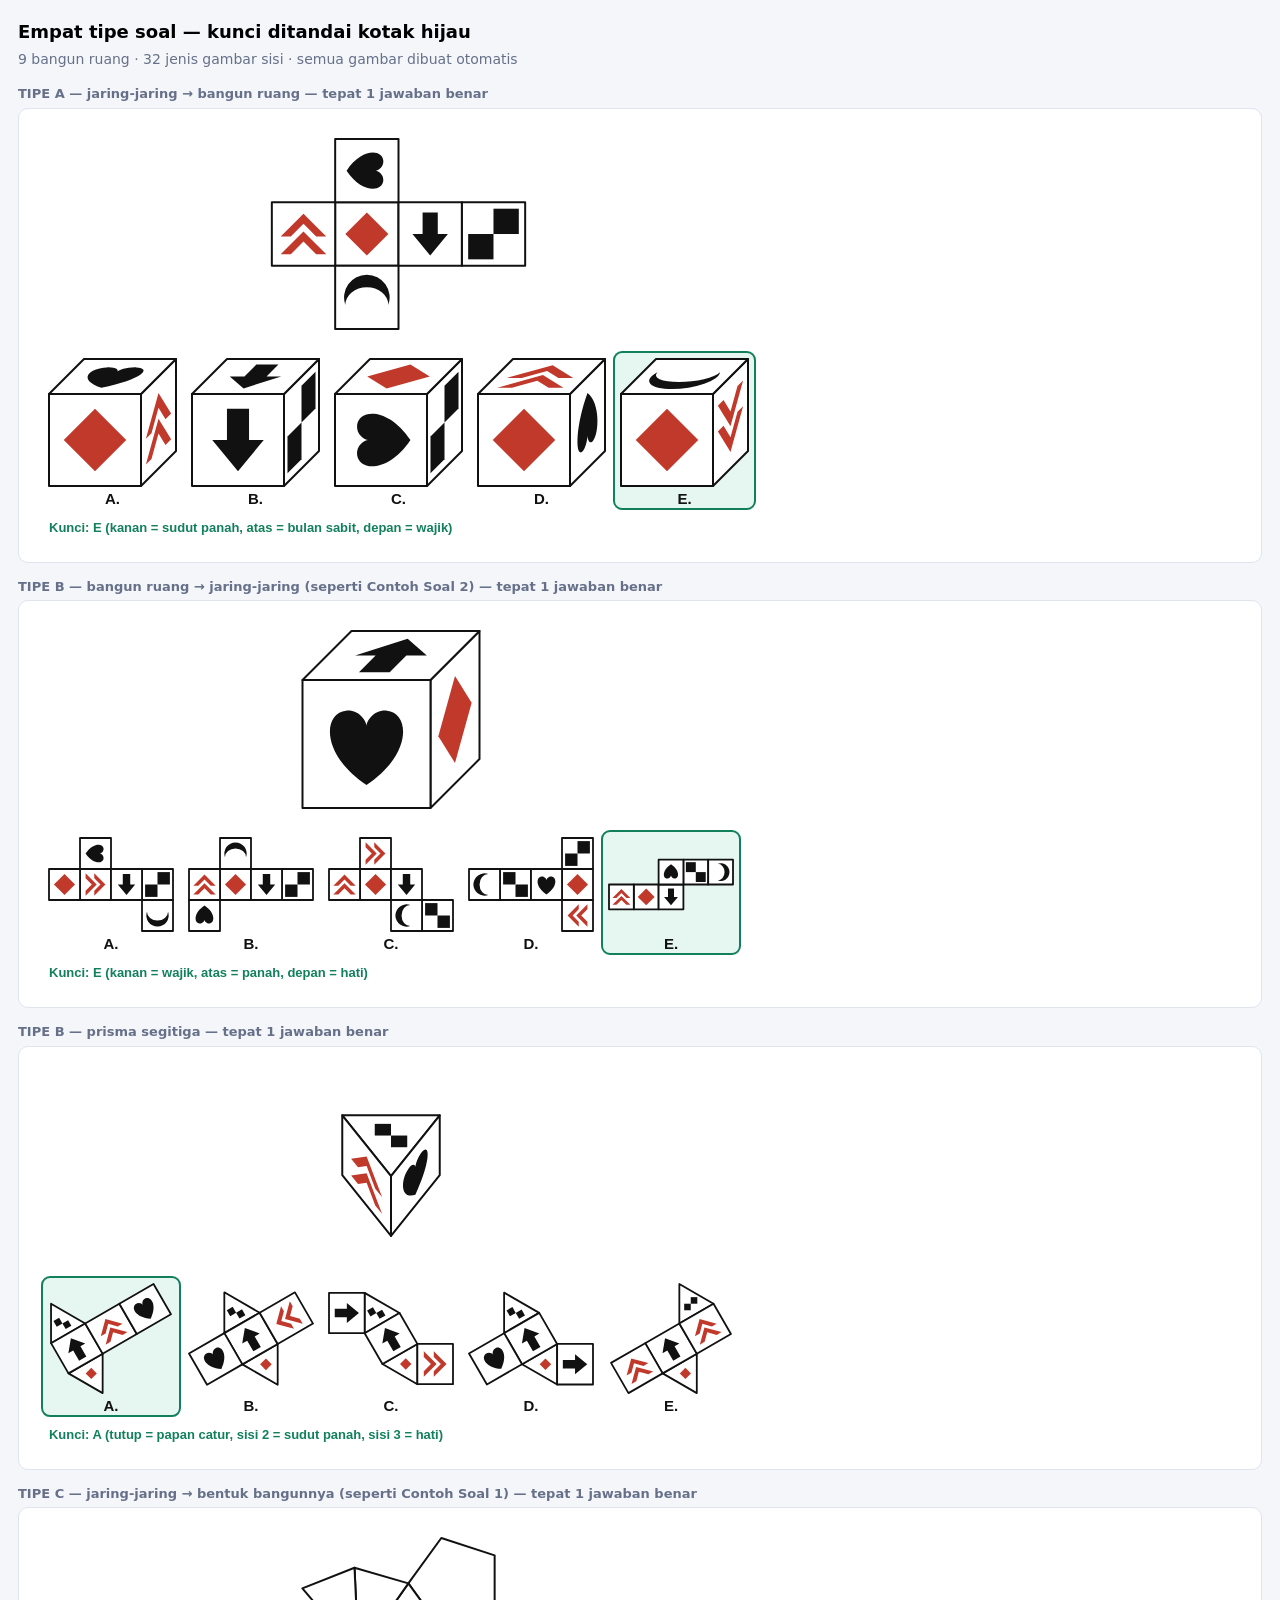
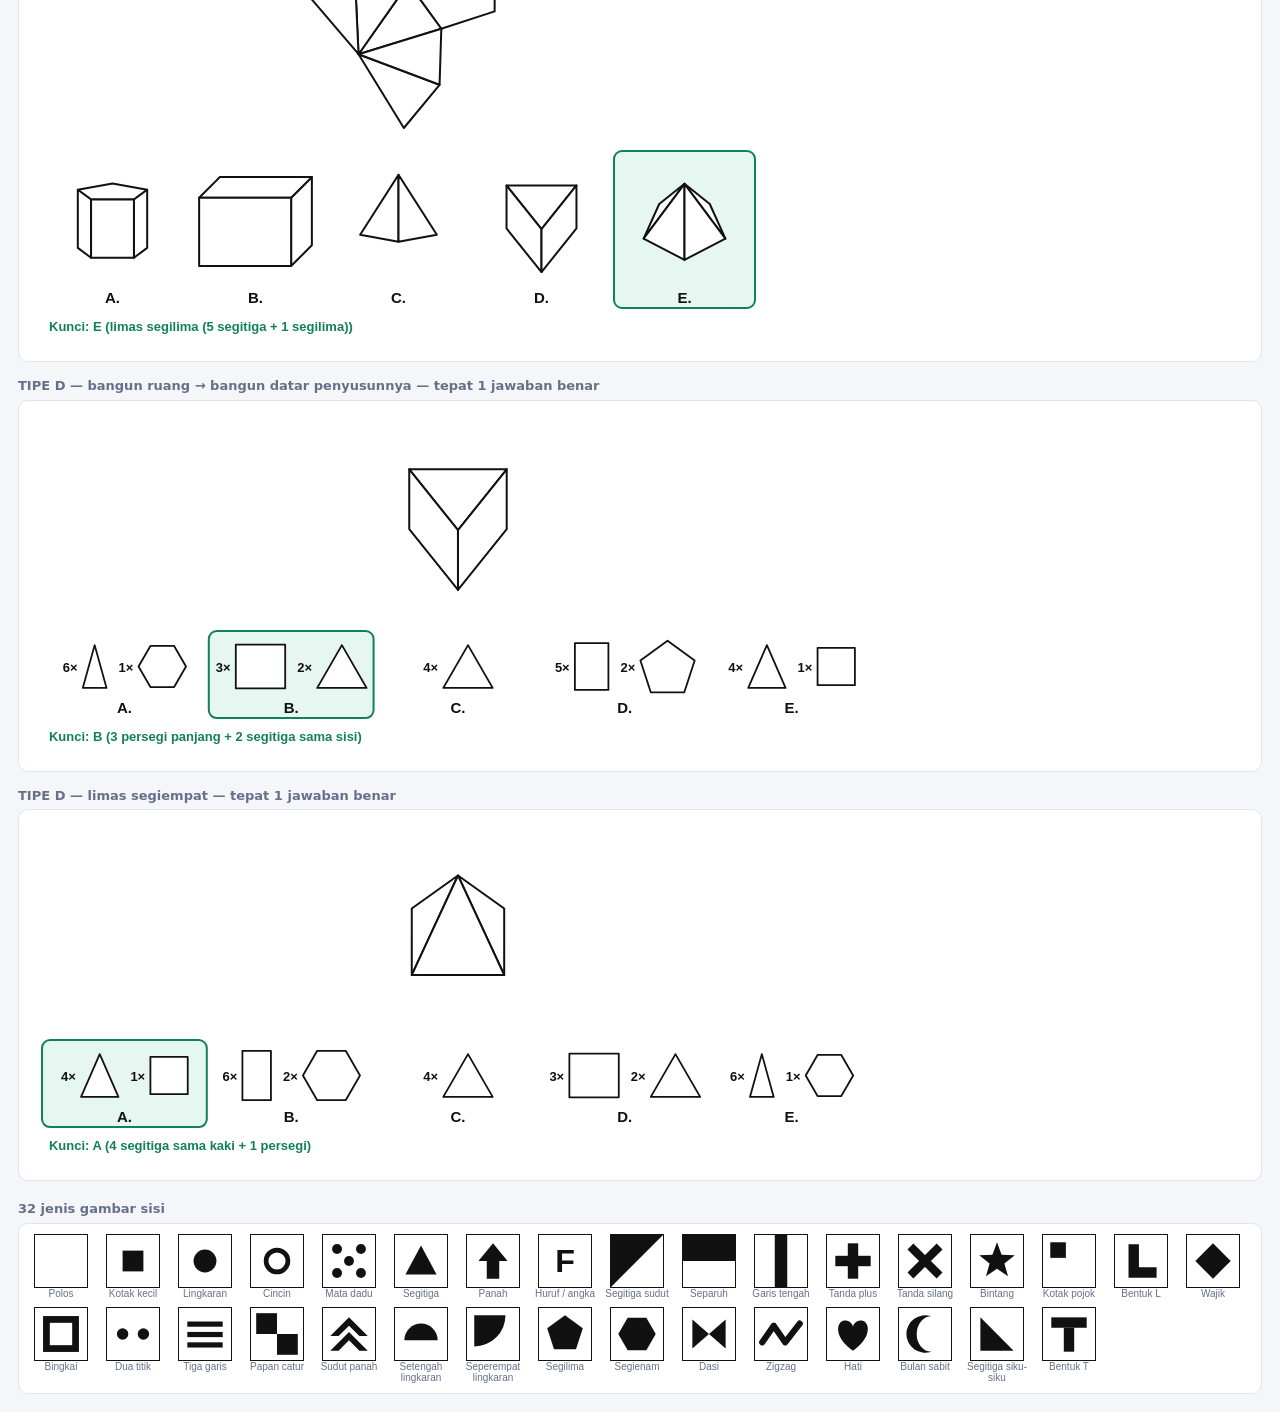
==== commit 65f1b1bc: "uypdate" ====
--- a/contoh-keluaran.html
+++ b/contoh-keluaran.html
@@ -1 +1 @@
-<meta charset="utf-8"><title>Contoh keluaran generator</title><body style="font:14px/1.5 Segoe UI,system-ui,sans-serif;background:#f4f6fa;margin:0;padding:18px"><h1 style="font-size:18px;margin:0 0 4px">Contoh keluaran generator — satu soal per bangun ruang</h1><p style="color:#667089;margin:0 0 14px">Kunci jawaban ditandai kotak hijau. Semua gambar dibuat otomatis.</p><div style="background:#fff;border:1px solid #dfe4ee;border-radius:10px;padding:8px;margin-bottom:12px;overflow:auto"><svg xmlns="http://www.w3.org/2000/svg" width="668" height="369" viewBox="0 0 668 369"><rect width="100%" height="100%" fill="#ffffff"/><text x="16" y="31" fill="#111111" font-size="14" font-family="Arial, Helvetica, sans-serif" font-weight="700" text-anchor="start">Kubus — bangun ruang yang dapat dibentuk dari jaring-jaring berikut adalah …</text><g transform="translate(239,43)"><defs><clipPath id="n1_0"><polygon points="49,95 95,95 95,49 49,49"/></clipPath><clipPath id="n1_1"><polygon points="187,95 187,49 141,49 141,95"/></clipPath><clipPath id="n1_2"><polygon points="141,95 141,49 95,49 95,95"/></clipPath><clipPath id="n1_3"><polygon points="3,95 49,95 49,49 3,49"/></clipPath><clipPath id="n1_4"><polygon points="49,3 49,49 95,49 95,3"/></clipPath><clipPath id="n1_5"><polygon points="49,95 49,141 95,141 95,95"/></clipPath></defs><g data-face="0" class="net-face"><polygon points="49,95 95,95 95,49 49,49" fill="#ffffff"/><g clip-path="url(#n1_0)"><g transform="matrix(0,0.46,-0.46,0,95,49)"><circle cx="50" cy="50" r="9.5" fill="#c0392b"/></g></g><polygon points="49,95 95,95 95,49 49,49" fill="none" stroke="#111111" stroke-width="2" stroke-linejoin="round"/></g><g data-face="1" class="net-face"><polygon points="187,95 187,49 141,49 141,95" fill="#ffffff"/><g clip-path="url(#n1_1)"><g transform="matrix(0,-0.46,0.46,0,141,95)"><rect x="30" y="30" width="40" height="40" fill="#111111"/></g></g><polygon points="187,95 187,49 141,49 141,95" fill="none" stroke="#111111" stroke-width="2" stroke-linejoin="round"/></g><g data-face="2" class="net-face"><polygon points="141,95 141,49 95,49 95,95" fill="#ffffff"/><g clip-path="url(#n1_2)"><g transform="matrix(-0.46,0,0,-0.46,141,95)"><circle cx="50" cy="50" r="22" fill="#111111"/></g></g><polygon points="141,95 141,49 95,49 95,95" fill="none" stroke="#111111" stroke-width="2" stroke-linejoin="round"/></g><g data-face="3" class="net-face"><polygon points="3,95 49,95 49,49 3,49" fill="#ffffff"/><g clip-path="url(#n1_3)"><g transform="matrix(0.46,0,0,0.46,3,49)"><polygon points="50,20 80,76 20,76" fill="#c0392b"/></g></g><polygon points="3,95 49,95 49,49 3,49" fill="none" stroke="#111111" stroke-width="2" stroke-linejoin="round"/></g><g data-face="4" class="net-face"><polygon points="49,3 49,49 95,49 95,3" fill="#ffffff"/><g clip-path="url(#n1_4)"><g transform="matrix(0,0.46,-0.46,0,95,3)"><polygon points="50,16 78,50 62,50 62,84 38,84 38,50 22,50" fill="#111111"/></g></g><polygon points="49,3 49,49 95,49 95,3" fill="none" stroke="#111111" stroke-width="2" stroke-linejoin="round"/></g><g data-face="5" class="net-face"><polygon points="49,95 49,141 95,141 95,95" fill="#ffffff"/><g clip-path="url(#n1_5)"><g transform="matrix(0,0.46,-0.46,0,95,95)"><polygon points="50,14 58.82,37.86 84.24,38.88 64.27,54.64 71.16,79.12 50,65 28.84,79.12 35.73,54.64 15.76,38.88 41.18,37.86" fill="#111111"/></g></g><polygon points="49,95 49,141 95,141 95,95" fill="none" stroke="#111111" stroke-width="2" stroke-linejoin="round"/></g></g><g transform="translate(16,213)"><defs><clipPath id="f3_0"><polygon points="116,84 116,0 84,32 84,116"/></clipPath><clipPath id="f3_2"><polygon points="32,0 0,32 84,32 116,0"/></clipPath><clipPath id="f3_4"><polygon points="0,116 84,116 84,32 0,32"/></clipPath></defs><polygon points="116,84 116,0 84,32 84,116" fill="#ffffff"/><g clip-path="url(#f3_0)"><g transform="matrix(0.32,-0.32,0,0.84,84,32)"><g transform="rotate(90 50 50)"><rect x="30" y="30" width="40" height="40" fill="#111111"/></g></g></g><polygon points="116,84 116,0 84,32 84,116" fill="none" stroke="#111111" stroke-width="2" stroke-linejoin="round"/><polygon points="32,0 0,32 84,32 116,0" fill="#ffffff"/><g clip-path="url(#f3_2)"><g transform="matrix(0.84,0,-0.32,0.32,32,0)"><g transform="rotate(90 50 50)"><polygon points="50,14 58.82,37.86 84.24,38.88 64.27,54.64 71.16,79.12 50,65 28.84,79.12 35.73,54.64 15.76,38.88 41.18,37.86" fill="#111111"/></g></g></g><polygon points="32,0 0,32 84,32 116,0" fill="none" stroke="#111111" stroke-width="2" stroke-linejoin="round"/><polygon points="0,116 84,116 84,32 0,32" fill="#ffffff"/><g clip-path="url(#f3_4)"><g transform="matrix(0.84,0,0,0.84,0,32)"><g transform="rotate(180 50 50)"><polygon points="50,20 80,76 20,76" fill="#c0392b"/></g></g></g><polygon points="0,116 84,116 84,32 0,32" fill="none" stroke="#111111" stroke-width="2" stroke-linejoin="round"/></g><text x="74" y="345" fill="#111111" font-size="14" font-family="Arial, Helvetica, sans-serif" font-weight="700" text-anchor="middle">A.</text><g transform="translate(146,213)"><defs><clipPath id="f4_0"><polygon points="116,84 116,0 84,32 84,116"/></clipPath><clipPath id="f4_2"><polygon points="32,0 0,32 84,32 116,0"/></clipPath><clipPath id="f4_4"><polygon points="0,116 84,116 84,32 0,32"/></clipPath></defs><polygon points="116,84 116,0 84,32 84,116" fill="#ffffff"/><g clip-path="url(#f4_0)"><g transform="matrix(0.32,-0.32,0,0.84,84,32)"><g transform="rotate(180 50 50)"><polygon points="50,20 80,76 20,76" fill="#c0392b"/></g></g></g><polygon points="116,84 116,0 84,32 84,116" fill="none" stroke="#111111" stroke-width="2" stroke-linejoin="round"/><polygon points="32,0 0,32 84,32 116,0" fill="#ffffff"/><g clip-path="url(#f4_2)"><g transform="matrix(0.84,0,-0.32,0.32,32,0)"><polygon points="50,14 58.82,37.86 84.24,38.88 64.27,54.64 71.16,79.12 50,65 28.84,79.12 35.73,54.64 15.76,38.88 41.18,37.86" fill="#111111"/></g></g><polygon points="32,0 0,32 84,32 116,0" fill="none" stroke="#111111" stroke-width="2" stroke-linejoin="round"/><polygon points="0,116 84,116 84,32 0,32" fill="#ffffff"/><g clip-path="url(#f4_4)"><g transform="matrix(0.84,0,0,0.84,0,32)"><g transform="rotate(90 50 50)"><rect x="30" y="30" width="40" height="40" fill="#111111"/></g></g></g><polygon points="0,116 84,116 84,32 0,32" fill="none" stroke="#111111" stroke-width="2" stroke-linejoin="round"/></g><text x="204" y="345" fill="#111111" font-size="14" font-family="Arial, Helvetica, sans-serif" font-weight="700" text-anchor="middle">B.</text><g transform="translate(276,213)"><defs><clipPath id="f5_0"><polygon points="116,84 116,0 84,32 84,116"/></clipPath><clipPath id="f5_2"><polygon points="32,0 0,32 84,32 116,0"/></clipPath><clipPath id="f5_4"><polygon points="0,116 84,116 84,32 0,32"/></clipPath></defs><polygon points="116,84 116,0 84,32 84,116" fill="#ffffff"/><g clip-path="url(#f5_0)"><g transform="matrix(0.32,-0.32,0,0.84,84,32)"><g transform="rotate(90 50 50)"><polygon points="50,14 58.82,37.86 84.24,38.88 64.27,54.64 71.16,79.12 50,65 28.84,79.12 35.73,54.64 15.76,38.88 41.18,37.86" fill="#111111"/></g></g></g><polygon points="116,84 116,0 84,32 84,116" fill="none" stroke="#111111" stroke-width="2" stroke-linejoin="round"/><polygon points="32,0 0,32 84,32 116,0" fill="#ffffff"/><g clip-path="url(#f5_2)"><g transform="matrix(0.84,0,-0.32,0.32,32,0)"><circle cx="50" cy="50" r="9.5" fill="#c0392b"/></g></g><polygon points="32,0 0,32 84,32 116,0" fill="none" stroke="#111111" stroke-width="2" stroke-linejoin="round"/><polygon points="0,116 84,116 84,32 0,32" fill="#ffffff"/><g clip-path="url(#f5_4)"><g transform="matrix(0.84,0,0,0.84,0,32)"><g transform="rotate(270 50 50)"><circle cx="50" cy="50" r="22" fill="#111111"/></g></g></g><polygon points="0,116 84,116 84,32 0,32" fill="none" stroke="#111111" stroke-width="2" stroke-linejoin="round"/></g><text x="334" y="345" fill="#111111" font-size="14" font-family="Arial, Helvetica, sans-serif" font-weight="700" text-anchor="middle">C.</text><rect x="400" y="207" width="128" height="144" rx="8" fill="#e6f6f0" stroke="#12805c" stroke-width="2"/><g transform="translate(406,213)"><defs><clipPath id="f6_0"><polygon points="116,84 116,0 84,32 84,116"/></clipPath><clipPath id="f6_2"><polygon points="32,0 0,32 84,32 116,0"/></clipPath><clipPath id="f6_4"><polygon points="0,116 84,116 84,32 0,32"/></clipPath></defs><polygon points="116,84 116,0 84,32 84,116" fill="#ffffff"/><g clip-path="url(#f6_0)"><g transform="matrix(0.32,-0.32,0,0.84,84,32)"><g transform="rotate(270 50 50)"><polygon points="50,20 80,76 20,76" fill="#c0392b"/></g></g></g><polygon points="116,84 116,0 84,32 84,116" fill="none" stroke="#111111" stroke-width="2" stroke-linejoin="round"/><polygon points="32,0 0,32 84,32 116,0" fill="#ffffff"/><g clip-path="url(#f6_2)"><g transform="matrix(0.84,0,-0.32,0.32,32,0)"><g transform="rotate(270 50 50)"><circle cx="50" cy="50" r="9.5" fill="#c0392b"/></g></g></g><polygon points="32,0 0,32 84,32 116,0" fill="none" stroke="#111111" stroke-width="2" stroke-linejoin="round"/><polygon points="0,116 84,116 84,32 0,32" fill="#ffffff"/><g clip-path="url(#f6_4)"><g transform="matrix(0.84,0,0,0.84,0,32)"><g transform="rotate(270 50 50)"><polygon points="50,16 78,50 62,50 62,84 38,84 38,50 22,50" fill="#111111"/></g></g></g><polygon points="0,116 84,116 84,32 0,32" fill="none" stroke="#111111" stroke-width="2" stroke-linejoin="round"/></g><text x="464" y="345" fill="#111111" font-size="14" font-family="Arial, Helvetica, sans-serif" font-weight="700" text-anchor="middle">D.</text><g transform="translate(536,213)"><defs><clipPath id="f7_0"><polygon points="116,84 116,0 84,32 84,116"/></clipPath><clipPath id="f7_2"><polygon points="32,0 0,32 84,32 116,0"/></clipPath><clipPath id="f7_4"><polygon points="0,116 84,116 84,32 0,32"/></clipPath></defs><polygon points="116,84 116,0 84,32 84,116" fill="#ffffff"/><g clip-path="url(#f7_0)"><g transform="matrix(0.32,-0.32,0,0.84,84,32)"><g transform="rotate(270 50 50)"><circle cx="50" cy="50" r="9.5" fill="#c0392b"/></g></g></g><polygon points="116,84 116,0 84,32 84,116" fill="none" stroke="#111111" stroke-width="2" stroke-linejoin="round"/><polygon points="32,0 0,32 84,32 116,0" fill="#ffffff"/><g clip-path="url(#f7_2)"><g transform="matrix(0.84,0,-0.32,0.32,32,0)"><g transform="rotate(270 50 50)"><circle cx="50" cy="50" r="9.5" fill="#c0392b"/></g></g></g><polygon points="32,0 0,32 84,32 116,0" fill="none" stroke="#111111" stroke-width="2" stroke-linejoin="round"/><polygon points="0,116 84,116 84,32 0,32" fill="#ffffff"/><g clip-path="url(#f7_4)"><g transform="matrix(0.84,0,0,0.84,0,32)"><g transform="rotate(270 50 50)"><polygon points="50,16 78,50 62,50 62,84 38,84 38,50 22,50" fill="#111111"/></g></g></g><polygon points="0,116 84,116 84,32 0,32" fill="none" stroke="#111111" stroke-width="2" stroke-linejoin="round"/></g><text x="594" y="345" fill="#111111" font-size="14" font-family="Arial, Helvetica, sans-serif" font-weight="700" text-anchor="middle">E.</text><text x="16" y="353" fill="#12805c" font-size="12" font-family="Arial, Helvetica, sans-serif" font-weight="700" text-anchor="start">Kunci: D  (kanan = segitiga, atas = mata 1, depan = panah)  ·  24 orientasi sah · 11 jaring-jaring · pemeriksaan: tepat 1 pilihan benar</text></svg></div><div style="background:#fff;border:1px solid #dfe4ee;border-radius:10px;padding:8px;margin-bottom:12px;overflow:auto"><svg xmlns="http://www.w3.org/2000/svg" width="668" height="357.074" viewBox="0 0 668 357.074"><rect width="100%" height="100%" fill="#ffffff"/><text x="16" y="31" fill="#111111" font-size="14" font-family="Arial, Helvetica, sans-serif" font-weight="700" text-anchor="start">Balok — bangun ruang yang dapat dibentuk dari jaring-jaring berikut adalah …</text><g transform="translate(257.74074074074076,43)"><defs><clipPath id="n8_0"><polygon points="103.519,83.074 103.519,49 76.259,49 76.259,83.074"/></clipPath><clipPath id="n8_1"><polygon points="3,83.074 30.259,83.074 30.259,49 3,49"/></clipPath><clipPath id="n8_2"><polygon points="103.519,3 76.259,3 76.259,49 103.519,49"/></clipPath><clipPath id="n8_3"><polygon points="103.519,129.074 103.519,83.074 76.259,83.074 76.259,129.074"/></clipPath><clipPath id="n8_4"><polygon points="30.259,83.074 76.259,83.074 76.259,49 30.259,49"/></clipPath><clipPath id="n8_5"><polygon points="103.519,83.074 149.519,83.074 149.519,49 103.519,49"/></clipPath></defs><g data-face="0" class="net-face"><polygon points="103.519,83.074 103.519,49 76.259,49 76.259,83.074" fill="#ffffff"/><g clip-path="url(#n8_0)"><g transform="matrix(0.273,0,0,0.273,76.259,52.407)"><circle cx="50" cy="50" r="9.5" fill="#c0392b"/></g></g><polygon points="103.519,83.074 103.519,49 76.259,49 76.259,83.074" fill="none" stroke="#111111" stroke-width="2" stroke-linejoin="round"/></g><g data-face="1" class="net-face"><polygon points="3,83.074 30.259,83.074 30.259,49 3,49" fill="#ffffff"/><g clip-path="url(#n8_1)"><g transform="matrix(0.273,0,0,0.273,3,52.407)"><rect x="30" y="30" width="40" height="40" fill="#111111"/></g></g><polygon points="3,83.074 30.259,83.074 30.259,49 3,49" fill="none" stroke="#111111" stroke-width="2" stroke-linejoin="round"/></g><g data-face="2" class="net-face"><polygon points="103.519,3 76.259,3 76.259,49 103.519,49" fill="#ffffff"/><g clip-path="url(#n8_2)"><g transform="matrix(0,0.273,-0.273,0,103.519,12.37)"><circle cx="50" cy="50" r="22" fill="#111111"/></g></g><polygon points="103.519,3 76.259,3 76.259,49 103.519,49" fill="none" stroke="#111111" stroke-width="2" stroke-linejoin="round"/></g><g data-face="3" class="net-face"><polygon points="103.519,129.074 103.519,83.074 76.259,83.074 76.259,129.074" fill="#ffffff"/><g clip-path="url(#n8_3)"><g transform="matrix(0,-0.273,0.273,0,76.259,119.704)"><polygon points="50,20 80,76 20,76" fill="#c0392b"/></g></g><polygon points="103.519,129.074 103.519,83.074 76.259,83.074 76.259,129.074" fill="none" stroke="#111111" stroke-width="2" stroke-linejoin="round"/></g><g data-face="4" class="net-face"><polygon points="30.259,83.074 76.259,83.074 76.259,49 30.259,49" fill="#ffffff"/><g clip-path="url(#n8_4)"><g transform="matrix(0.341,0,0,0.341,36.222,49)"><polygon points="50,16 78,50 62,50 62,84 38,84 38,50 22,50" fill="#111111"/></g></g><polygon points="30.259,83.074 76.259,83.074 76.259,49 30.259,49" fill="none" stroke="#111111" stroke-width="2" stroke-linejoin="round"/></g><g data-face="5" class="net-face"><polygon points="103.519,83.074 149.519,83.074 149.519,49 103.519,49" fill="#ffffff"/><g clip-path="url(#n8_5)"><g transform="matrix(0.341,0,0,0.341,109.481,49)"><polygon points="50,14 58.82,37.86 84.24,38.88 64.27,54.64 71.16,79.12 50,65 28.84,79.12 35.73,54.64 15.76,38.88 41.18,37.86" fill="#111111"/></g></g><polygon points="103.519,83.074 149.519,83.074 149.519,49 103.519,49" fill="none" stroke="#111111" stroke-width="2" stroke-linejoin="round"/></g></g><g transform="translate(16,201.07407407407408)"><defs><clipPath id="f10_0"><polygon points="109.481,79.63 109.481,17.407 90.519,36.37 90.519,98.593"/></clipPath><clipPath id="f10_2"><polygon points="25.481,17.407 6.519,36.37 90.519,36.37 109.481,17.407"/></clipPath><clipPath id="f10_4"><polygon points="6.519,98.593 90.519,98.593 90.519,36.37 6.519,36.37"/></clipPath></defs><polygon points="109.481,79.63 109.481,17.407 90.519,36.37 90.519,98.593" fill="#ffffff"/><g clip-path="url(#f10_0)"><g transform="matrix(0.19,-0.19,0,0.498,90.519,42.593)"><g transform="rotate(180 50 50)"><rect x="30" y="30" width="40" height="40" fill="#111111"/></g></g></g><polygon points="109.481,79.63 109.481,17.407 90.519,36.37 90.519,98.593" fill="none" stroke="#111111" stroke-width="2" stroke-linejoin="round"/><polygon points="25.481,17.407 6.519,36.37 90.519,36.37 109.481,17.407" fill="#ffffff"/><g clip-path="url(#f10_2)"><g transform="matrix(0.498,0,-0.19,0.19,42.593,17.407)"><polygon points="50,20 80,76 20,76" fill="#c0392b"/></g></g><polygon points="25.481,17.407 6.519,36.37 90.519,36.37 109.481,17.407" fill="none" stroke="#111111" stroke-width="2" stroke-linejoin="round"/><polygon points="6.519,98.593 90.519,98.593 90.519,36.37 6.519,36.37" fill="#ffffff"/><g clip-path="url(#f10_4)"><g transform="matrix(0.622,0,0,0.622,17.407,36.37)"><g transform="rotate(180 50 50)"><polygon points="50,16 78,50 62,50 62,84 38,84 38,50 22,50" fill="#111111"/></g></g></g><polygon points="6.519,98.593 90.519,98.593 90.519,36.37 6.519,36.37" fill="none" stroke="#111111" stroke-width="2" stroke-linejoin="round"/></g><text x="74" y="333.074" fill="#111111" font-size="14" font-family="Arial, Helvetica, sans-serif" font-weight="700" text-anchor="middle">A.</text><g transform="translate(146,201.07407407407408)"><defs><clipPath id="f11_0"><polygon points="109.481,79.63 109.481,17.407 90.519,36.37 90.519,98.593"/></clipPath><clipPath id="f11_2"><polygon points="25.481,17.407 6.519,36.37 90.519,36.37 109.481,17.407"/></clipPath><clipPath id="f11_4"><polygon points="6.519,98.593 90.519,98.593 90.519,36.37 6.519,36.37"/></clipPath></defs><polygon points="109.481,79.63 109.481,17.407 90.519,36.37 90.519,98.593" fill="#ffffff"/><g clip-path="url(#f11_0)"><g transform="matrix(0.19,-0.19,0,0.498,90.519,42.593)"><g transform="rotate(180 50 50)"><circle cx="50" cy="50" r="9.5" fill="#c0392b"/></g></g></g><polygon points="109.481,79.63 109.481,17.407 90.519,36.37 90.519,98.593" fill="none" stroke="#111111" stroke-width="2" stroke-linejoin="round"/><polygon points="25.481,17.407 6.519,36.37 90.519,36.37 109.481,17.407" fill="#ffffff"/><g clip-path="url(#f11_2)"><g transform="matrix(0.498,0,-0.19,0.19,42.593,17.407)"><polygon points="50,20 80,76 20,76" fill="#c0392b"/></g></g><polygon points="25.481,17.407 6.519,36.37 90.519,36.37 109.481,17.407" fill="none" stroke="#111111" stroke-width="2" stroke-linejoin="round"/><polygon points="6.519,98.593 90.519,98.593 90.519,36.37 6.519,36.37" fill="#ffffff"/><g clip-path="url(#f11_4)"><g transform="matrix(0.622,0,0,0.622,17.407,36.37)"><g transform="rotate(180 50 50)"><rect x="30" y="30" width="40" height="40" fill="#111111"/></g></g></g><polygon points="6.519,98.593 90.519,98.593 90.519,36.37 6.519,36.37" fill="none" stroke="#111111" stroke-width="2" stroke-linejoin="round"/></g><text x="204" y="333.074" fill="#111111" font-size="14" font-family="Arial, Helvetica, sans-serif" font-weight="700" text-anchor="middle">B.</text><g transform="translate(276,201.07407407407408)"><defs><clipPath id="f12_0"><polygon points="109.481,79.63 109.481,17.407 90.519,36.37 90.519,98.593"/></clipPath><clipPath id="f12_2"><polygon points="25.481,17.407 6.519,36.37 90.519,36.37 109.481,17.407"/></clipPath><clipPath id="f12_4"><polygon points="6.519,98.593 90.519,98.593 90.519,36.37 6.519,36.37"/></clipPath></defs><polygon points="109.481,79.63 109.481,17.407 90.519,36.37 90.519,98.593" fill="#ffffff"/><g clip-path="url(#f12_0)"><g transform="matrix(0.19,-0.19,0,0.498,90.519,42.593)"><g transform="rotate(180 50 50)"><polygon points="50,14 58.82,37.86 84.24,38.88 64.27,54.64 71.16,79.12 50,65 28.84,79.12 35.73,54.64 15.76,38.88 41.18,37.86" fill="#111111"/></g></g></g><polygon points="109.481,79.63 109.481,17.407 90.519,36.37 90.519,98.593" fill="none" stroke="#111111" stroke-width="2" stroke-linejoin="round"/><polygon points="25.481,17.407 6.519,36.37 90.519,36.37 109.481,17.407" fill="#ffffff"/><g clip-path="url(#f12_2)"><g transform="matrix(0.498,0,-0.19,0.19,42.593,17.407)"><polygon points="50,20 80,76 20,76" fill="#c0392b"/></g></g><polygon points="25.481,17.407 6.519,36.37 90.519,36.37 109.481,17.407" fill="none" stroke="#111111" stroke-width="2" stroke-linejoin="round"/><polygon points="6.519,98.593 90.519,98.593 90.519,36.37 6.519,36.37" fill="#ffffff"/><g clip-path="url(#f12_4)"><g transform="matrix(0.622,0,0,0.622,17.407,36.37)"><g transform="rotate(180 50 50)"><circle cx="50" cy="50" r="9.5" fill="#c0392b"/></g></g></g><polygon points="6.519,98.593 90.519,98.593 90.519,36.37 6.519,36.37" fill="none" stroke="#111111" stroke-width="2" stroke-linejoin="round"/></g><text x="334" y="333.074" fill="#111111" font-size="14" font-family="Arial, Helvetica, sans-serif" font-weight="700" text-anchor="middle">C.</text><rect x="400" y="195.07407407407408" width="128" height="144" rx="8" fill="#e6f6f0" stroke="#12805c" stroke-width="2"/><g transform="translate(406,201.07407407407408)"><defs><clipPath id="f13_0"><polygon points="109.481,79.63 109.481,17.407 90.519,36.37 90.519,98.593"/></clipPath><clipPath id="f13_2"><polygon points="25.481,17.407 6.519,36.37 90.519,36.37 109.481,17.407"/></clipPath><clipPath id="f13_4"><polygon points="6.519,98.593 90.519,98.593 90.519,36.37 6.519,36.37"/></clipPath></defs><polygon points="109.481,79.63 109.481,17.407 90.519,36.37 90.519,98.593" fill="#ffffff"/><g clip-path="url(#f13_0)"><g transform="matrix(0.19,-0.19,0,0.498,90.519,42.593)"><rect x="30" y="30" width="40" height="40" fill="#111111"/></g></g><polygon points="109.481,79.63 109.481,17.407 90.519,36.37 90.519,98.593" fill="none" stroke="#111111" stroke-width="2" stroke-linejoin="round"/><polygon points="25.481,17.407 6.519,36.37 90.519,36.37 109.481,17.407" fill="#ffffff"/><g clip-path="url(#f13_2)"><g transform="matrix(0.498,0,-0.19,0.19,42.593,17.407)"><g transform="rotate(180 50 50)"><circle cx="50" cy="50" r="22" fill="#111111"/></g></g></g><polygon points="25.481,17.407 6.519,36.37 90.519,36.37 109.481,17.407" fill="none" stroke="#111111" stroke-width="2" stroke-linejoin="round"/><polygon points="6.519,98.593 90.519,98.593 90.519,36.37 6.519,36.37" fill="#ffffff"/><g clip-path="url(#f13_4)"><g transform="matrix(0.622,0,0,0.622,17.407,36.37)"><polygon points="50,14 58.82,37.86 84.24,38.88 64.27,54.64 71.16,79.12 50,65 28.84,79.12 35.73,54.64 15.76,38.88 41.18,37.86" fill="#111111"/></g></g><polygon points="6.519,98.593 90.519,98.593 90.519,36.37 6.519,36.37" fill="none" stroke="#111111" stroke-width="2" stroke-linejoin="round"/></g><text x="464" y="333.074" fill="#111111" font-size="14" font-family="Arial, Helvetica, sans-serif" font-weight="700" text-anchor="middle">D.</text><g transform="translate(536,201.07407407407408)"><defs><clipPath id="f14_0"><polygon points="109.481,79.63 109.481,17.407 90.519,36.37 90.519,98.593"/></clipPath><clipPath id="f14_2"><polygon points="25.481,17.407 6.519,36.37 90.519,36.37 109.481,17.407"/></clipPath><clipPath id="f14_4"><polygon points="6.519,98.593 90.519,98.593 90.519,36.37 6.519,36.37"/></clipPath></defs><polygon points="109.481,79.63 109.481,17.407 90.519,36.37 90.519,98.593" fill="#ffffff"/><g clip-path="url(#f14_0)"><g transform="matrix(0.19,-0.19,0,0.498,90.519,42.593)"><g transform="rotate(180 50 50)"><circle cx="50" cy="50" r="9.5" fill="#c0392b"/></g></g></g><polygon points="109.481,79.63 109.481,17.407 90.519,36.37 90.519,98.593" fill="none" stroke="#111111" stroke-width="2" stroke-linejoin="round"/><polygon points="25.481,17.407 6.519,36.37 90.519,36.37 109.481,17.407" fill="#ffffff"/><g clip-path="url(#f14_2)"><g transform="matrix(0.498,0,-0.19,0.19,42.593,17.407)"><polygon points="50,20 80,76 20,76" fill="#c0392b"/></g></g><polygon points="25.481,17.407 6.519,36.37 90.519,36.37 109.481,17.407" fill="none" stroke="#111111" stroke-width="2" stroke-linejoin="round"/><polygon points="6.519,98.593 90.519,98.593 90.519,36.37 6.519,36.37" fill="#ffffff"/><g clip-path="url(#f14_4)"><g transform="matrix(0.622,0,0,0.622,17.407,36.37)"><polygon points="50,20 80,76 20,76" fill="#c0392b"/></g></g><polygon points="6.519,98.593 90.519,98.593 90.519,36.37 6.519,36.37" fill="none" stroke="#111111" stroke-width="2" stroke-linejoin="round"/></g><text x="594" y="333.074" fill="#111111" font-size="14" font-family="Arial, Helvetica, sans-serif" font-weight="700" text-anchor="middle">E.</text><text x="16" y="341.074" fill="#12805c" font-size="12" font-family="Arial, Helvetica, sans-serif" font-weight="700" text-anchor="start">Kunci: D  (kanan = kotak kecil, atas = lingkaran, depan = bintang)  ·  4 orientasi sah · 54 jaring-jaring · pemeriksaan: tepat 1 pilihan benar</text></svg></div><div style="background:#fff;border:1px solid #dfe4ee;border-radius:10px;padding:8px;margin-bottom:12px;overflow:auto"><svg xmlns="http://www.w3.org/2000/svg" width="668" height="339.33" viewBox="0 0 668 339.33"><rect width="100%" height="100%" fill="#ffffff"/><text x="16" y="31" fill="#111111" font-size="14" font-family="Arial, Helvetica, sans-serif" font-weight="700" text-anchor="start">Prisma segitiga — bangun ruang yang dapat dibentuk dari jaring-jaring berikut adalah …</text><g transform="translate(256.1061230807218,43)"><defs><clipPath id="n15_0"><polygon points="40.845,67.63 90.243,67.63 65.544,24.85"/></clipPath><clipPath id="n15_1"><polygon points="103.39,3 128.089,45.78 152.788,3"/></clipPath><clipPath id="n15_2"><polygon points="65.544,24.85 90.243,67.63 128.089,45.78 103.39,3"/></clipPath><clipPath id="n15_3"><polygon points="90.243,67.63 40.845,67.63 40.845,111.33 90.243,111.33"/></clipPath><clipPath id="n15_4"><polygon points="40.845,67.63 65.544,24.85 27.699,3 3,45.78"/></clipPath></defs><g data-face="0" class="net-face"><polygon points="40.845,67.63 90.243,67.63 65.544,24.85" fill="#ffffff"/><g clip-path="url(#n15_0)"><g transform="matrix(0.206,0,0,0.206,55.262,43.088)"><circle cx="50" cy="50" r="9.5" fill="#c0392b"/></g></g><polygon points="40.845,67.63 90.243,67.63 65.544,24.85" fill="none" stroke="#111111" stroke-width="2" stroke-linejoin="round"/></g><g data-face="1" class="net-face"><polygon points="103.39,3 128.089,45.78 152.788,3" fill="#ffffff"/><g clip-path="url(#n15_1)"><g transform="matrix(0.103,0.178,-0.178,0.103,131.852,3.214)"><rect x="30" y="30" width="40" height="40" fill="#111111"/></g></g><polygon points="103.39,3 128.089,45.78 152.788,3" fill="none" stroke="#111111" stroke-width="2" stroke-linejoin="round"/></g><g data-face="2" class="net-face"><polygon points="65.544,24.85 90.243,67.63 128.089,45.78 103.39,3" fill="#ffffff"/><g clip-path="url(#n15_2)"><g transform="matrix(0.219,0.378,-0.378,0.218,104.814,5.467)"><circle cx="50" cy="50" r="22" fill="#111111"/></g></g><polygon points="65.544,24.85 90.243,67.63 128.089,45.78 103.39,3" fill="none" stroke="#111111" stroke-width="2" stroke-linejoin="round"/></g><g data-face="3" class="net-face"><polygon points="90.243,67.63 40.845,67.63 40.845,111.33 90.243,111.33" fill="#ffffff"/><g clip-path="url(#n15_3)"><g transform="matrix(-0.437,0,0,-0.437,87.394,111.33)"><polygon points="50,20 80,76 20,76" fill="#c0392b"/></g></g><polygon points="90.243,67.63 40.845,67.63 40.845,111.33 90.243,111.33" fill="none" stroke="#111111" stroke-width="2" stroke-linejoin="round"/></g><g data-face="4" class="net-face"><polygon points="40.845,67.63 65.544,24.85 27.699,3 3,45.78" fill="#ffffff"/><g clip-path="url(#n15_4)"><g transform="matrix(0.218,-0.378,0.378,0.218,4.425,43.313)"><polygon points="50,16 78,50 62,50 62,84 38,84 38,50 22,50" fill="#111111"/></g></g><polygon points="40.845,67.63 65.544,24.85 27.699,3 3,45.78" fill="none" stroke="#111111" stroke-width="2" stroke-linejoin="round"/></g></g><rect x="10" y="177.32999999999998" width="128" height="144" rx="8" fill="#e6f6f0" stroke="#12805c" stroke-width="2"/><g transform="translate(16,183.32999999999998)"><defs><clipPath id="f17_1"><polygon points="89.941,25.106 26.059,25.106 58,64.902"/></clipPath><clipPath id="f17_3"><polygon points="26.059,64.363 58,104.159 58,64.902 26.059,25.106"/></clipPath><clipPath id="f17_4"><polygon points="58,104.159 89.941,64.363 89.941,25.106 58,64.902"/></clipPath></defs><polygon points="89.941,25.106 26.059,25.106 58,64.902" fill="#ffffff"/><g clip-path="url(#f17_1)"><g transform="matrix(-0.266,0,0,-0.191,71.297,47.937)"><circle cx="50" cy="50" r="9.5" fill="#c0392b"/></g></g><polygon points="89.941,25.106 26.059,25.106 58,64.902" fill="none" stroke="#111111" stroke-width="2" stroke-linejoin="round"/><polygon points="26.059,64.363 58,104.159 58,64.902 26.059,25.106" fill="#ffffff"/><g clip-path="url(#f17_3)"><g transform="matrix(0.283,0.352,0,0.393,27.901,27.401)"><g transform="rotate(180 50 50)"><circle cx="50" cy="50" r="22" fill="#111111"/></g></g></g><polygon points="26.059,64.363 58,104.159 58,64.902 26.059,25.106" fill="none" stroke="#111111" stroke-width="2" stroke-linejoin="round"/><polygon points="58,104.159 89.941,64.363 89.941,25.106 58,64.902" fill="#ffffff"/><g clip-path="url(#f17_4)"><g transform="matrix(0.283,-0.352,0,0.393,59.842,62.607)"><g transform="rotate(180 50 50)"><polygon points="50,16 78,50 62,50 62,84 38,84 38,50 22,50" fill="#111111"/></g></g></g><polygon points="58,104.159 89.941,64.363 89.941,25.106 58,64.902" fill="none" stroke="#111111" stroke-width="2" stroke-linejoin="round"/></g><text x="74" y="315.33" fill="#111111" font-size="14" font-family="Arial, Helvetica, sans-serif" font-weight="700" text-anchor="middle">A.</text><g transform="translate(146,183.32999999999998)"><defs><clipPath id="f18_1"><polygon points="89.941,25.106 26.059,25.106 58,64.902"/></clipPath><clipPath id="f18_3"><polygon points="26.059,64.363 58,104.159 58,64.902 26.059,25.106"/></clipPath><clipPath id="f18_4"><polygon points="58,104.159 89.941,64.363 89.941,25.106 58,64.902"/></clipPath></defs><polygon points="89.941,25.106 26.059,25.106 58,64.902" fill="#ffffff"/><g clip-path="url(#f18_1)"><g transform="matrix(-0.266,0,0,-0.191,71.297,47.937)"><rect x="30" y="30" width="40" height="40" fill="#111111"/></g></g><polygon points="89.941,25.106 26.059,25.106 58,64.902" fill="none" stroke="#111111" stroke-width="2" stroke-linejoin="round"/><polygon points="26.059,64.363 58,104.159 58,64.902 26.059,25.106" fill="#ffffff"/><g clip-path="url(#f18_3)"><g transform="matrix(0.283,0.352,0,0.393,27.901,27.401)"><g transform="rotate(270 50 50)"><polygon points="50,20 80,76 20,76" fill="#c0392b"/></g></g></g><polygon points="26.059,64.363 58,104.159 58,64.902 26.059,25.106" fill="none" stroke="#111111" stroke-width="2" stroke-linejoin="round"/><polygon points="58,104.159 89.941,64.363 89.941,25.106 58,64.902" fill="#ffffff"/><g clip-path="url(#f18_4)"><g transform="matrix(0.283,-0.352,0,0.393,59.842,62.607)"><polygon points="50,16 78,50 62,50 62,84 38,84 38,50 22,50" fill="#111111"/></g></g><polygon points="58,104.159 89.941,64.363 89.941,25.106 58,64.902" fill="none" stroke="#111111" stroke-width="2" stroke-linejoin="round"/></g><text x="204" y="315.33" fill="#111111" font-size="14" font-family="Arial, Helvetica, sans-serif" font-weight="700" text-anchor="middle">B.</text><g transform="translate(276,183.32999999999998)"><defs><clipPath id="f19_1"><polygon points="89.941,25.106 26.059,25.106 58,64.902"/></clipPath><clipPath id="f19_3"><polygon points="26.059,64.363 58,104.159 58,64.902 26.059,25.106"/></clipPath><clipPath id="f19_4"><polygon points="58,104.159 89.941,64.363 89.941,25.106 58,64.902"/></clipPath></defs><polygon points="89.941,25.106 26.059,25.106 58,64.902" fill="#ffffff"/><g clip-path="url(#f19_1)"><g transform="matrix(-0.266,0,0,-0.191,71.297,47.937)"><g transform="rotate(120 50 50)"><rect x="30" y="30" width="40" height="40" fill="#111111"/></g></g></g><polygon points="89.941,25.106 26.059,25.106 58,64.902" fill="none" stroke="#111111" stroke-width="2" stroke-linejoin="round"/><polygon points="26.059,64.363 58,104.159 58,64.902 26.059,25.106" fill="#ffffff"/><g clip-path="url(#f19_3)"><g transform="matrix(0.283,0.352,0,0.393,27.901,27.401)"><polygon points="50,16 78,50 62,50 62,84 38,84 38,50 22,50" fill="#111111"/></g></g><polygon points="26.059,64.363 58,104.159 58,64.902 26.059,25.106" fill="none" stroke="#111111" stroke-width="2" stroke-linejoin="round"/><polygon points="58,104.159 89.941,64.363 89.941,25.106 58,64.902" fill="#ffffff"/><g clip-path="url(#f19_4)"><g transform="matrix(0.283,-0.352,0,0.393,59.842,62.607)"><polygon points="50,16 78,50 62,50 62,84 38,84 38,50 22,50" fill="#111111"/></g></g><polygon points="58,104.159 89.941,64.363 89.941,25.106 58,64.902" fill="none" stroke="#111111" stroke-width="2" stroke-linejoin="round"/></g><text x="334" y="315.33" fill="#111111" font-size="14" font-family="Arial, Helvetica, sans-serif" font-weight="700" text-anchor="middle">C.</text><g transform="translate(406,183.32999999999998)"><defs><clipPath id="f20_1"><polygon points="89.941,25.106 26.059,25.106 58,64.902"/></clipPath><clipPath id="f20_3"><polygon points="26.059,64.363 58,104.159 58,64.902 26.059,25.106"/></clipPath><clipPath id="f20_4"><polygon points="58,104.159 89.941,64.363 89.941,25.106 58,64.902"/></clipPath></defs><polygon points="89.941,25.106 26.059,25.106 58,64.902" fill="#ffffff"/><g clip-path="url(#f20_1)"><g transform="matrix(-0.266,0,0,-0.191,71.297,47.937)"><polygon points="50,20 80,76 20,76" fill="#c0392b"/></g></g><polygon points="89.941,25.106 26.059,25.106 58,64.902" fill="none" stroke="#111111" stroke-width="2" stroke-linejoin="round"/><polygon points="26.059,64.363 58,104.159 58,64.902 26.059,25.106" fill="#ffffff"/><g clip-path="url(#f20_3)"><g transform="matrix(0.283,0.352,0,0.393,27.901,27.401)"><rect x="30" y="30" width="40" height="40" fill="#111111"/></g></g><polygon points="26.059,64.363 58,104.159 58,64.902 26.059,25.106" fill="none" stroke="#111111" stroke-width="2" stroke-linejoin="round"/><polygon points="58,104.159 89.941,64.363 89.941,25.106 58,64.902" fill="#ffffff"/><g clip-path="url(#f20_4)"><g transform="matrix(0.283,-0.352,0,0.393,59.842,62.607)"><polygon points="50,16 78,50 62,50 62,84 38,84 38,50 22,50" fill="#111111"/></g></g><polygon points="58,104.159 89.941,64.363 89.941,25.106 58,64.902" fill="none" stroke="#111111" stroke-width="2" stroke-linejoin="round"/></g><text x="464" y="315.33" fill="#111111" font-size="14" font-family="Arial, Helvetica, sans-serif" font-weight="700" text-anchor="middle">D.</text><g transform="translate(536,183.32999999999998)"><defs><clipPath id="f21_1"><polygon points="89.941,25.106 26.059,25.106 58,64.902"/></clipPath><clipPath id="f21_3"><polygon points="26.059,64.363 58,104.159 58,64.902 26.059,25.106"/></clipPath><clipPath id="f21_4"><polygon points="58,104.159 89.941,64.363 89.941,25.106 58,64.902"/></clipPath></defs><polygon points="89.941,25.106 26.059,25.106 58,64.902" fill="#ffffff"/><g clip-path="url(#f21_1)"><g transform="matrix(-0.266,0,0,-0.191,71.297,47.937)"><g transform="rotate(240 50 50)"><rect x="30" y="30" width="40" height="40" fill="#111111"/></g></g></g><polygon points="89.941,25.106 26.059,25.106 58,64.902" fill="none" stroke="#111111" stroke-width="2" stroke-linejoin="round"/><polygon points="26.059,64.363 58,104.159 58,64.902 26.059,25.106" fill="#ffffff"/><g clip-path="url(#f21_3)"><g transform="matrix(0.283,0.352,0,0.393,27.901,27.401)"><circle cx="50" cy="50" r="22" fill="#111111"/></g></g><polygon points="26.059,64.363 58,104.159 58,64.902 26.059,25.106" fill="none" stroke="#111111" stroke-width="2" stroke-linejoin="round"/><polygon points="58,104.159 89.941,64.363 89.941,25.106 58,64.902" fill="#ffffff"/><g clip-path="url(#f21_4)"><g transform="matrix(0.283,-0.352,0,0.393,59.842,62.607)"><polygon points="50,16 78,50 62,50 62,84 38,84 38,50 22,50" fill="#111111"/></g></g><polygon points="58,104.159 89.941,64.363 89.941,25.106 58,64.902" fill="none" stroke="#111111" stroke-width="2" stroke-linejoin="round"/></g><text x="594" y="315.33" fill="#111111" font-size="14" font-family="Arial, Helvetica, sans-serif" font-weight="700" text-anchor="middle">E.</text><text x="16" y="323.33" fill="#12805c" font-size="12" font-family="Arial, Helvetica, sans-serif" font-weight="700" text-anchor="start">Kunci: A  (tutup = mata 1, sisi 2 = lingkaran, sisi 3 = panah)  ·  6 orientasi sah · 9 jaring-jaring · pemeriksaan: tepat 1 pilihan benar</text></svg></div><div style="background:#fff;border:1px solid #dfe4ee;border-radius:10px;padding:8px;margin-bottom:12px;overflow:auto"><svg xmlns="http://www.w3.org/2000/svg" width="668" height="355.246" viewBox="0 0 668 355.246"><rect width="100%" height="100%" fill="#ffffff"/><text x="16" y="31" fill="#111111" font-size="14" font-family="Arial, Helvetica, sans-serif" font-weight="700" text-anchor="start">Prisma segienam — bangun ruang yang dapat dibentuk dari jaring-jaring berikut adalah …</text><g transform="translate(253.28654828332424,43)"><defs><clipPath id="n22_0"><polygon points="86.693,85.846 110.613,85.846 122.573,65.131 110.613,44.415 86.693,44.415 74.733,65.131"/></clipPath><clipPath id="n22_1"><polygon points="38.88,44.431 50.84,23.715 38.88,3 14.96,3 3,23.715 14.96,44.431"/></clipPath><clipPath id="n22_2"><polygon points="74.733,65.131 86.693,44.415 50.84,23.715 38.88,44.431"/></clipPath><clipPath id="n22_3"><polygon points="86.693,44.415 110.613,44.415 110.613,3.015 86.693,3.015"/></clipPath><clipPath id="n22_4"><polygon points="110.613,44.415 122.573,65.131 158.427,44.431 146.467,23.715"/></clipPath><clipPath id="n22_5"><polygon points="122.573,65.131 110.613,85.846 146.467,106.546 158.427,85.831"/></clipPath><clipPath id="n22_6"><polygon points="110.613,85.846 86.693,85.846 86.693,127.246 110.613,127.246"/></clipPath><clipPath id="n22_7"><polygon points="86.693,85.846 74.733,65.131 38.88,85.831 50.84,106.546"/></clipPath></defs><g data-face="0" class="net-face"><polygon points="86.693,85.846 110.613,85.846 122.573,65.131 110.613,44.415 86.693,44.415 74.733,65.131" fill="#ffffff"/><g clip-path="url(#n22_0)"><g transform="matrix(0.299,0,0,0.299,83.716,50.193)"><circle cx="50" cy="50" r="9.5" fill="#c0392b"/></g></g><polygon points="86.693,85.846 110.613,85.846 122.573,65.131 110.613,44.415 86.693,44.415 74.733,65.131" fill="none" stroke="#111111" stroke-width="2" stroke-linejoin="round"/></g><g data-face="1" class="net-face"><polygon points="38.88,44.431 50.84,23.715 38.88,3 14.96,3 3,23.715 14.96,44.431" fill="#ffffff"/><g clip-path="url(#n22_1)"><g transform="matrix(0.149,-0.259,0.259,0.149,6.515,29.183)"><rect x="30" y="30" width="40" height="40" fill="#111111"/></g></g><polygon points="38.88,44.431 50.84,23.715 38.88,3 14.96,3 3,23.715 14.96,44.431" fill="none" stroke="#111111" stroke-width="2" stroke-linejoin="round"/></g><g data-face="2" class="net-face"><polygon points="74.733,65.131 86.693,44.415 50.84,23.715 38.88,44.431" fill="#ffffff"/><g clip-path="url(#n22_2)"><g transform="matrix(0.12,-0.207,0.207,0.12,46.449,48.801)"><circle cx="50" cy="50" r="22" fill="#111111"/></g></g><polygon points="74.733,65.131 86.693,44.415 50.84,23.715 38.88,44.431" fill="none" stroke="#111111" stroke-width="2" stroke-linejoin="round"/></g><g data-face="3" class="net-face"><polygon points="86.693,44.415 110.613,44.415 110.613,3.015 86.693,3.015" fill="#ffffff"/><g clip-path="url(#n22_3)"><g transform="matrix(0.239,0,0,0.239,86.693,11.755)"><polygon points="50,20 80,76 20,76" fill="#c0392b"/></g></g><polygon points="86.693,44.415 110.613,44.415 110.613,3.015 86.693,3.015" fill="none" stroke="#111111" stroke-width="2" stroke-linejoin="round"/></g><g data-face="4" class="net-face"><polygon points="110.613,44.415 122.573,65.131 158.427,44.431 146.467,23.715" fill="#ffffff"/><g clip-path="url(#n22_4)"><g transform="matrix(0.12,0.207,-0.207,0.12,138.898,28.085)"><polygon points="50,16 78,50 62,50 62,84 38,84 38,50 22,50" fill="#111111"/></g></g><polygon points="110.613,44.415 122.573,65.131 158.427,44.431 146.467,23.715" fill="none" stroke="#111111" stroke-width="2" stroke-linejoin="round"/></g><g data-face="5" class="net-face"><polygon points="122.573,65.131 110.613,85.846 146.467,106.546 158.427,85.831" fill="#ffffff"/><g clip-path="url(#n22_5)"><g transform="matrix(-0.12,0.207,-0.207,-0.12,150.858,81.461)"><polygon points="50,14 58.82,37.86 84.24,38.88 64.27,54.64 71.16,79.12 50,65 28.84,79.12 35.73,54.64 15.76,38.88 41.18,37.86" fill="#111111"/></g></g><polygon points="122.573,65.131 110.613,85.846 146.467,106.546 158.427,85.831" fill="none" stroke="#111111" stroke-width="2" stroke-linejoin="round"/></g><g data-face="6" class="net-face"><polygon points="110.613,85.846 86.693,85.846 86.693,127.246 110.613,127.246" fill="#ffffff"/><g clip-path="url(#n22_6)"><g transform="matrix(-0.239,0,0,-0.239,110.613,118.506)"><rect x="40" y="16" width="20" height="68" fill="#c0392b"/><rect x="16" y="40" width="68" height="20" fill="#c0392b"/></g></g><polygon points="110.613,85.846 86.693,85.846 86.693,127.246 110.613,127.246" fill="none" stroke="#111111" stroke-width="2" stroke-linejoin="round"/></g><g data-face="7" class="net-face"><polygon points="86.693,85.846 74.733,65.131 38.88,85.831 50.84,106.546" fill="#ffffff"/><g clip-path="url(#n22_7)"><g transform="matrix(-0.12,-0.207,0.207,-0.12,58.409,102.176)"><g stroke="#111111" stroke-width="16" stroke-linecap="butt"><line x1="22" y1="22" x2="78" y2="78"/><line x1="78" y1="22" x2="22" y2="78"/></g></g></g><polygon points="86.693,85.846 74.733,65.131 38.88,85.831 50.84,106.546" fill="none" stroke="#111111" stroke-width="2" stroke-linejoin="round"/></g></g><g transform="translate(16,199.24598297557134)"><defs><clipPath id="f24_1"><polygon points="73.467,42.008 88.933,32.845 73.467,23.683 42.533,23.683 27.067,32.845 42.533,42.008"/></clipPath><clipPath id="f24_2"><polygon points="73.467,92.317 88.933,83.155 88.933,32.845 73.467,42.008"/></clipPath><clipPath id="f24_6"><polygon points="27.067,83.155 42.533,92.317 42.533,42.008 27.067,32.845"/></clipPath><clipPath id="f24_7"><polygon points="42.533,92.317 73.467,92.317 73.467,42.008 42.533,42.008"/></clipPath></defs><polygon points="73.467,42.008 88.933,32.845 73.467,23.683 42.533,23.683 27.067,32.845 42.533,42.008" fill="#ffffff"/><g clip-path="url(#f24_1)"><g transform="matrix(0.193,-0.114,0.335,0.066,31.613,35.263)"><g transform="rotate(240 50 50)"><rect x="30" y="30" width="40" height="40" fill="#111111"/></g></g></g><polygon points="73.467,42.008 88.933,32.845 73.467,23.683 42.533,23.683 27.067,32.845 42.533,42.008" fill="none" stroke="#111111" stroke-width="2" stroke-linejoin="round"/><polygon points="73.467,92.317 88.933,83.155 88.933,32.845 73.467,42.008" fill="#ffffff"/><g clip-path="url(#f24_2)"><g transform="matrix(0.155,-0.092,0,0.291,73.467,52.628)"><rect x="40" y="16" width="20" height="68" fill="#c0392b"/><rect x="16" y="40" width="68" height="20" fill="#c0392b"/></g></g><polygon points="73.467,92.317 88.933,83.155 88.933,32.845 73.467,42.008" fill="none" stroke="#111111" stroke-width="2" stroke-linejoin="round"/><polygon points="27.067,83.155 42.533,92.317 42.533,42.008 27.067,32.845" fill="#ffffff"/><g clip-path="url(#f24_6)"><g transform="matrix(0.155,0.092,0,0.291,27.067,43.466)"><polygon points="50,16 78,50 62,50 62,84 38,84 38,50 22,50" fill="#111111"/></g></g><polygon points="27.067,83.155 42.533,92.317 42.533,42.008 27.067,32.845" fill="none" stroke="#111111" stroke-width="2" stroke-linejoin="round"/><polygon points="42.533,92.317 73.467,92.317 73.467,42.008 42.533,42.008" fill="#ffffff"/><g clip-path="url(#f24_7)"><g transform="matrix(0.309,0,0,0.291,42.533,52.628)"><circle cx="50" cy="50" r="22" fill="#111111"/></g></g><polygon points="42.533,92.317 73.467,92.317 73.467,42.008 42.533,42.008" fill="none" stroke="#111111" stroke-width="2" stroke-linejoin="round"/></g><text x="74" y="331.246" fill="#111111" font-size="14" font-family="Arial, Helvetica, sans-serif" font-weight="700" text-anchor="middle">A.</text><g transform="translate(146,199.24598297557134)"><defs><clipPath id="f25_1"><polygon points="73.467,42.008 88.933,32.845 73.467,23.683 42.533,23.683 27.067,32.845 42.533,42.008"/></clipPath><clipPath id="f25_2"><polygon points="73.467,92.317 88.933,83.155 88.933,32.845 73.467,42.008"/></clipPath><clipPath id="f25_6"><polygon points="27.067,83.155 42.533,92.317 42.533,42.008 27.067,32.845"/></clipPath><clipPath id="f25_7"><polygon points="42.533,92.317 73.467,92.317 73.467,42.008 42.533,42.008"/></clipPath></defs><polygon points="73.467,42.008 88.933,32.845 73.467,23.683 42.533,23.683 27.067,32.845 42.533,42.008" fill="#ffffff"/><g clip-path="url(#f25_1)"><g transform="matrix(0.193,-0.114,0.335,0.066,31.613,35.263)"><g transform="rotate(300 50 50)"><rect x="30" y="30" width="40" height="40" fill="#111111"/></g></g></g><polygon points="73.467,42.008 88.933,32.845 73.467,23.683 42.533,23.683 27.067,32.845 42.533,42.008" fill="none" stroke="#111111" stroke-width="2" stroke-linejoin="round"/><polygon points="73.467,92.317 88.933,83.155 88.933,32.845 73.467,42.008" fill="#ffffff"/><g clip-path="url(#f25_2)"><g transform="matrix(0.155,-0.092,0,0.291,73.467,52.628)"><g stroke="#111111" stroke-width="16" stroke-linecap="butt"><line x1="22" y1="22" x2="78" y2="78"/><line x1="78" y1="22" x2="22" y2="78"/></g></g></g><polygon points="73.467,92.317 88.933,83.155 88.933,32.845 73.467,42.008" fill="none" stroke="#111111" stroke-width="2" stroke-linejoin="round"/><polygon points="27.067,83.155 42.533,92.317 42.533,42.008 27.067,32.845" fill="#ffffff"/><g clip-path="url(#f25_6)"><g transform="matrix(0.155,0.092,0,0.291,27.067,43.466)"><g stroke="#111111" stroke-width="16" stroke-linecap="butt"><line x1="22" y1="22" x2="78" y2="78"/><line x1="78" y1="22" x2="22" y2="78"/></g></g></g><polygon points="27.067,83.155 42.533,92.317 42.533,42.008 27.067,32.845" fill="none" stroke="#111111" stroke-width="2" stroke-linejoin="round"/><polygon points="42.533,92.317 73.467,92.317 73.467,42.008 42.533,42.008" fill="#ffffff"/><g clip-path="url(#f25_7)"><g transform="matrix(0.309,0,0,0.291,42.533,52.628)"><rect x="40" y="16" width="20" height="68" fill="#c0392b"/><rect x="16" y="40" width="68" height="20" fill="#c0392b"/></g></g><polygon points="42.533,92.317 73.467,92.317 73.467,42.008 42.533,42.008" fill="none" stroke="#111111" stroke-width="2" stroke-linejoin="round"/></g><text x="204" y="331.246" fill="#111111" font-size="14" font-family="Arial, Helvetica, sans-serif" font-weight="700" text-anchor="middle">B.</text><rect x="270" y="193.24598297557134" width="128" height="144" rx="8" fill="#e6f6f0" stroke="#12805c" stroke-width="2"/><g transform="translate(276,199.24598297557134)"><defs><clipPath id="f26_1"><polygon points="73.467,42.008 88.933,32.845 73.467,23.683 42.533,23.683 27.067,32.845 42.533,42.008"/></clipPath><clipPath id="f26_2"><polygon points="73.467,92.317 88.933,83.155 88.933,32.845 73.467,42.008"/></clipPath><clipPath id="f26_6"><polygon points="27.067,83.155 42.533,92.317 42.533,42.008 27.067,32.845"/></clipPath><clipPath id="f26_7"><polygon points="42.533,92.317 73.467,92.317 73.467,42.008 42.533,42.008"/></clipPath></defs><polygon points="73.467,42.008 88.933,32.845 73.467,23.683 42.533,23.683 27.067,32.845 42.533,42.008" fill="#ffffff"/><g clip-path="url(#f26_1)"><g transform="matrix(0.193,-0.114,0.335,0.066,31.613,35.263)"><g transform="rotate(180 50 50)"><circle cx="50" cy="50" r="9.5" fill="#c0392b"/></g></g></g><polygon points="73.467,42.008 88.933,32.845 73.467,23.683 42.533,23.683 27.067,32.845 42.533,42.008" fill="none" stroke="#111111" stroke-width="2" stroke-linejoin="round"/><polygon points="73.467,92.317 88.933,83.155 88.933,32.845 73.467,42.008" fill="#ffffff"/><g clip-path="url(#f26_2)"><g transform="matrix(0.155,-0.092,0,0.291,73.467,52.628)"><g transform="rotate(180 50 50)"><polygon points="50,20 80,76 20,76" fill="#c0392b"/></g></g></g><polygon points="73.467,92.317 88.933,83.155 88.933,32.845 73.467,42.008" fill="none" stroke="#111111" stroke-width="2" stroke-linejoin="round"/><polygon points="27.067,83.155 42.533,92.317 42.533,42.008 27.067,32.845" fill="#ffffff"/><g clip-path="url(#f26_6)"><g transform="matrix(0.155,0.092,0,0.291,27.067,43.466)"><g transform="rotate(180 50 50)"><polygon points="50,14 58.82,37.86 84.24,38.88 64.27,54.64 71.16,79.12 50,65 28.84,79.12 35.73,54.64 15.76,38.88 41.18,37.86" fill="#111111"/></g></g></g><polygon points="27.067,83.155 42.533,92.317 42.533,42.008 27.067,32.845" fill="none" stroke="#111111" stroke-width="2" stroke-linejoin="round"/><polygon points="42.533,92.317 73.467,92.317 73.467,42.008 42.533,42.008" fill="#ffffff"/><g clip-path="url(#f26_7)"><g transform="matrix(0.309,0,0,0.291,42.533,52.628)"><g transform="rotate(180 50 50)"><polygon points="50,16 78,50 62,50 62,84 38,84 38,50 22,50" fill="#111111"/></g></g></g><polygon points="42.533,92.317 73.467,92.317 73.467,42.008 42.533,42.008" fill="none" stroke="#111111" stroke-width="2" stroke-linejoin="round"/></g><text x="334" y="331.246" fill="#111111" font-size="14" font-family="Arial, Helvetica, sans-serif" font-weight="700" text-anchor="middle">C.</text><g transform="translate(406,199.24598297557134)"><defs><clipPath id="f27_1"><polygon points="73.467,42.008 88.933,32.845 73.467,23.683 42.533,23.683 27.067,32.845 42.533,42.008"/></clipPath><clipPath id="f27_2"><polygon points="73.467,92.317 88.933,83.155 88.933,32.845 73.467,42.008"/></clipPath><clipPath id="f27_6"><polygon points="27.067,83.155 42.533,92.317 42.533,42.008 27.067,32.845"/></clipPath><clipPath id="f27_7"><polygon points="42.533,92.317 73.467,92.317 73.467,42.008 42.533,42.008"/></clipPath></defs><polygon points="73.467,42.008 88.933,32.845 73.467,23.683 42.533,23.683 27.067,32.845 42.533,42.008" fill="#ffffff"/><g clip-path="url(#f27_1)"><g transform="matrix(0.193,-0.114,0.335,0.066,31.613,35.263)"><g transform="rotate(240 50 50)"><rect x="30" y="30" width="40" height="40" fill="#111111"/></g></g></g><polygon points="73.467,42.008 88.933,32.845 73.467,23.683 42.533,23.683 27.067,32.845 42.533,42.008" fill="none" stroke="#111111" stroke-width="2" stroke-linejoin="round"/><polygon points="73.467,92.317 88.933,83.155 88.933,32.845 73.467,42.008" fill="#ffffff"/><g clip-path="url(#f27_2)"><g transform="matrix(0.155,-0.092,0,0.291,73.467,52.628)"><rect x="40" y="16" width="20" height="68" fill="#c0392b"/><rect x="16" y="40" width="68" height="20" fill="#c0392b"/></g></g><polygon points="73.467,92.317 88.933,83.155 88.933,32.845 73.467,42.008" fill="none" stroke="#111111" stroke-width="2" stroke-linejoin="round"/><polygon points="27.067,83.155 42.533,92.317 42.533,42.008 27.067,32.845" fill="#ffffff"/><g clip-path="url(#f27_6)"><g transform="matrix(0.155,0.092,0,0.291,27.067,43.466)"><g transform="rotate(180 50 50)"><polygon points="50,16 78,50 62,50 62,84 38,84 38,50 22,50" fill="#111111"/></g></g></g><polygon points="27.067,83.155 42.533,92.317 42.533,42.008 27.067,32.845" fill="none" stroke="#111111" stroke-width="2" stroke-linejoin="round"/><polygon points="42.533,92.317 73.467,92.317 73.467,42.008 42.533,42.008" fill="#ffffff"/><g clip-path="url(#f27_7)"><g transform="matrix(0.309,0,0,0.291,42.533,52.628)"><polygon points="50,14 58.82,37.86 84.24,38.88 64.27,54.64 71.16,79.12 50,65 28.84,79.12 35.73,54.64 15.76,38.88 41.18,37.86" fill="#111111"/></g></g><polygon points="42.533,92.317 73.467,92.317 73.467,42.008 42.533,42.008" fill="none" stroke="#111111" stroke-width="2" stroke-linejoin="round"/></g><text x="464" y="331.246" fill="#111111" font-size="14" font-family="Arial, Helvetica, sans-serif" font-weight="700" text-anchor="middle">D.</text><g transform="translate(536,199.24598297557134)"><defs><clipPath id="f28_1"><polygon points="73.467,42.008 88.933,32.845 73.467,23.683 42.533,23.683 27.067,32.845 42.533,42.008"/></clipPath><clipPath id="f28_2"><polygon points="73.467,92.317 88.933,83.155 88.933,32.845 73.467,42.008"/></clipPath><clipPath id="f28_6"><polygon points="27.067,83.155 42.533,92.317 42.533,42.008 27.067,32.845"/></clipPath><clipPath id="f28_7"><polygon points="42.533,92.317 73.467,92.317 73.467,42.008 42.533,42.008"/></clipPath></defs><polygon points="73.467,42.008 88.933,32.845 73.467,23.683 42.533,23.683 27.067,32.845 42.533,42.008" fill="#ffffff"/><g clip-path="url(#f28_1)"><g transform="matrix(0.193,-0.114,0.335,0.066,31.613,35.263)"><rect x="30" y="30" width="40" height="40" fill="#111111"/></g></g><polygon points="73.467,42.008 88.933,32.845 73.467,23.683 42.533,23.683 27.067,32.845 42.533,42.008" fill="none" stroke="#111111" stroke-width="2" stroke-linejoin="round"/><polygon points="73.467,92.317 88.933,83.155 88.933,32.845 73.467,42.008" fill="#ffffff"/><g clip-path="url(#f28_2)"><g transform="matrix(0.155,-0.092,0,0.291,73.467,52.628)"><circle cx="50" cy="50" r="22" fill="#111111"/></g></g><polygon points="73.467,92.317 88.933,83.155 88.933,32.845 73.467,42.008" fill="none" stroke="#111111" stroke-width="2" stroke-linejoin="round"/><polygon points="27.067,83.155 42.533,92.317 42.533,42.008 27.067,32.845" fill="#ffffff"/><g clip-path="url(#f28_6)"><g transform="matrix(0.155,0.092,0,0.291,27.067,43.466)"><g stroke="#111111" stroke-width="16" stroke-linecap="butt"><line x1="22" y1="22" x2="78" y2="78"/><line x1="78" y1="22" x2="22" y2="78"/></g></g></g><polygon points="27.067,83.155 42.533,92.317 42.533,42.008 27.067,32.845" fill="none" stroke="#111111" stroke-width="2" stroke-linejoin="round"/><polygon points="42.533,92.317 73.467,92.317 73.467,42.008 42.533,42.008" fill="#ffffff"/><g clip-path="url(#f28_7)"><g transform="matrix(0.309,0,0,0.291,42.533,52.628)"><rect x="40" y="16" width="20" height="68" fill="#c0392b"/><rect x="16" y="40" width="68" height="20" fill="#c0392b"/></g></g><polygon points="42.533,92.317 73.467,92.317 73.467,42.008 42.533,42.008" fill="none" stroke="#111111" stroke-width="2" stroke-linejoin="round"/></g><text x="594" y="331.246" fill="#111111" font-size="14" font-family="Arial, Helvetica, sans-serif" font-weight="700" text-anchor="middle">E.</text><text x="16" y="339.246" fill="#12805c" font-size="12" font-family="Arial, Helvetica, sans-serif" font-weight="700" text-anchor="start">Kunci: C  (tutup = mata 1, sisi 1 = segitiga, sisi 5 = bintang, sisi 6 = panah)  ·  12 orientasi sah · 99 jaring-jaring · pemeriksaan: tepat 1 pilihan benar</text></svg></div><div style="background:#fff;border:1px solid #dfe4ee;border-radius:10px;padding:8px;margin-bottom:12px;overflow:auto"><svg xmlns="http://www.w3.org/2000/svg" width="668" height="363.376" viewBox="0 0 668 363.376"><rect width="100%" height="100%" fill="#ffffff"/><text x="16" y="31" fill="#111111" font-size="14" font-family="Arial, Helvetica, sans-serif" font-weight="700" text-anchor="start">Limas segiempat — bangun ruang yang dapat dibentuk dari jaring-jaring berikut adalah …</text><g transform="translate(264.8121487234316,43)"><defs><clipPath id="n29_0"><polygon points="34.859,103.517 81.697,103.517 81.697,56.678 34.859,56.678"/></clipPath><clipPath id="n29_1"><polygon points="34.859,56.678 81.697,56.678 58.278,3"/></clipPath><clipPath id="n29_2"><polygon points="81.697,56.678 81.697,103.517 135.376,80.098"/></clipPath><clipPath id="n29_3"><polygon points="81.697,103.517 116.032,135.376 135.376,80.098"/></clipPath><clipPath id="n29_4"><polygon points="3,22.343 34.859,56.678 58.278,3"/></clipPath></defs><g data-face="0" class="net-face"><polygon points="34.859,103.517 81.697,103.517 81.697,56.678 34.859,56.678" fill="#ffffff"/><g clip-path="url(#n29_0)"><g transform="matrix(0.468,0,0,0.468,34.859,56.678)"><circle cx="50" cy="50" r="9.5" fill="#c0392b"/></g></g><polygon points="34.859,103.517 81.697,103.517 81.697,56.678 34.859,56.678" fill="none" stroke="#111111" stroke-width="2" stroke-linejoin="round"/></g><g data-face="1" class="net-face"><polygon points="34.859,56.678 81.697,56.678 58.278,3" fill="#ffffff"/><g clip-path="url(#n29_1)"><g transform="matrix(0.214,0,0,0.214,47.571,28.078)"><rect x="30" y="30" width="40" height="40" fill="#111111"/></g></g><polygon points="34.859,56.678 81.697,56.678 58.278,3" fill="none" stroke="#111111" stroke-width="2" stroke-linejoin="round"/></g><g data-face="2" class="net-face"><polygon points="81.697,56.678 81.697,103.517 135.376,80.098" fill="#ffffff"/><g clip-path="url(#n29_2)"><g transform="matrix(0,0.214,-0.214,0,110.297,69.39)"><circle cx="50" cy="50" r="22" fill="#111111"/></g></g><polygon points="81.697,56.678 81.697,103.517 135.376,80.098" fill="none" stroke="#111111" stroke-width="2" stroke-linejoin="round"/></g><g data-face="3" class="net-face"><polygon points="81.697,103.517 116.032,135.376 135.376,80.098" fill="#ffffff"/><g clip-path="url(#n29_3)"><g transform="matrix(0.157,0.146,-0.146,0.157,110.469,91.198)"><polygon points="50,20 80,76 20,76" fill="#c0392b"/></g></g><polygon points="81.697,103.517 116.032,135.376 135.376,80.098" fill="none" stroke="#111111" stroke-width="2" stroke-linejoin="round"/></g><g data-face="4" class="net-face"><polygon points="3,22.343 34.859,56.678 58.278,3" fill="#ffffff"/><g clip-path="url(#n29_4)"><g transform="matrix(0.146,0.157,-0.157,0.146,32.612,12.209)"><polygon points="50,16 78,50 62,50 62,84 38,84 38,50 22,50" fill="#111111"/></g></g><polygon points="3,22.343 34.859,56.678 58.278,3" fill="none" stroke="#111111" stroke-width="2" stroke-linejoin="round"/></g></g><g transform="translate(16,207.37570255313673)"><defs><clipPath id="f31_1"><polygon points="88.286,88.464 88.286,44.892 58,23.288"/></clipPath><clipPath id="f31_3"><polygon points="27.714,44.892 27.714,88.464 58,23.288"/></clipPath><clipPath id="f31_4"><polygon points="27.714,88.464 88.286,88.464 58,23.288"/></clipPath></defs><polygon points="88.286,88.464 88.286,44.892 58,23.288" fill="#ffffff"/><g clip-path="url(#f31_1)"><g transform="matrix(0,-0.199,0.121,0.173,72.149,53.52)"><polygon points="50,16 78,50 62,50 62,84 38,84 38,50 22,50" fill="#111111"/></g></g><polygon points="88.286,88.464 88.286,44.892 58,23.288" fill="none" stroke="#111111" stroke-width="2" stroke-linejoin="round"/><polygon points="27.714,44.892 27.714,88.464 58,23.288" fill="#ffffff"/><g clip-path="url(#f31_3)"><g transform="matrix(0,0.199,-0.121,0.173,43.851,33.599)"><polygon points="50,20 80,76 20,76" fill="#c0392b"/></g></g><polygon points="27.714,44.892 27.714,88.464 58,23.288" fill="none" stroke="#111111" stroke-width="2" stroke-linejoin="round"/><polygon points="27.714,88.464 88.286,88.464 58,23.288" fill="#ffffff"/><g clip-path="url(#f31_4)"><g transform="matrix(0.277,0,0,0.26,44.153,53.738)"><polygon points="50,16 78,50 62,50 62,84 38,84 38,50 22,50" fill="#111111"/></g></g><polygon points="27.714,88.464 88.286,88.464 58,23.288" fill="none" stroke="#111111" stroke-width="2" stroke-linejoin="round"/></g><text x="74" y="339.376" fill="#111111" font-size="14" font-family="Arial, Helvetica, sans-serif" font-weight="700" text-anchor="middle">A.</text><g transform="translate(146,207.37570255313673)"><defs><clipPath id="f32_1"><polygon points="88.286,88.464 88.286,44.892 58,23.288"/></clipPath><clipPath id="f32_3"><polygon points="27.714,44.892 27.714,88.464 58,23.288"/></clipPath><clipPath id="f32_4"><polygon points="27.714,88.464 88.286,88.464 58,23.288"/></clipPath></defs><polygon points="88.286,88.464 88.286,44.892 58,23.288" fill="#ffffff"/><g clip-path="url(#f32_1)"><g transform="matrix(0,-0.199,0.121,0.173,72.149,53.52)"><polygon points="50,20 80,76 20,76" fill="#c0392b"/></g></g><polygon points="88.286,88.464 88.286,44.892 58,23.288" fill="none" stroke="#111111" stroke-width="2" stroke-linejoin="round"/><polygon points="27.714,44.892 27.714,88.464 58,23.288" fill="#ffffff"/><g clip-path="url(#f32_3)"><g transform="matrix(0,0.199,-0.121,0.173,43.851,33.599)"><circle cx="50" cy="50" r="22" fill="#111111"/></g></g><polygon points="27.714,44.892 27.714,88.464 58,23.288" fill="none" stroke="#111111" stroke-width="2" stroke-linejoin="round"/><polygon points="27.714,88.464 88.286,88.464 58,23.288" fill="#ffffff"/><g clip-path="url(#f32_4)"><g transform="matrix(0.277,0,0,0.26,44.153,53.738)"><rect x="30" y="30" width="40" height="40" fill="#111111"/></g></g><polygon points="27.714,88.464 88.286,88.464 58,23.288" fill="none" stroke="#111111" stroke-width="2" stroke-linejoin="round"/></g><text x="204" y="339.376" fill="#111111" font-size="14" font-family="Arial, Helvetica, sans-serif" font-weight="700" text-anchor="middle">B.</text><g transform="translate(276,207.37570255313673)"><defs><clipPath id="f33_1"><polygon points="88.286,88.464 88.286,44.892 58,23.288"/></clipPath><clipPath id="f33_3"><polygon points="27.714,44.892 27.714,88.464 58,23.288"/></clipPath><clipPath id="f33_4"><polygon points="27.714,88.464 88.286,88.464 58,23.288"/></clipPath></defs><polygon points="88.286,88.464 88.286,44.892 58,23.288" fill="#ffffff"/><g clip-path="url(#f33_1)"><g transform="matrix(0,-0.199,0.121,0.173,72.149,53.52)"><g transform="rotate(240 50 50)"><polygon points="50,20 80,76 20,76" fill="#c0392b"/></g></g></g><polygon points="88.286,88.464 88.286,44.892 58,23.288" fill="none" stroke="#111111" stroke-width="2" stroke-linejoin="round"/><polygon points="27.714,44.892 27.714,88.464 58,23.288" fill="#ffffff"/><g clip-path="url(#f33_3)"><g transform="matrix(0,0.199,-0.121,0.173,43.851,33.599)"><rect x="30" y="30" width="40" height="40" fill="#111111"/></g></g><polygon points="27.714,44.892 27.714,88.464 58,23.288" fill="none" stroke="#111111" stroke-width="2" stroke-linejoin="round"/><polygon points="27.714,88.464 88.286,88.464 58,23.288" fill="#ffffff"/><g clip-path="url(#f33_4)"><g transform="matrix(0.277,0,0,0.26,44.153,53.738)"><circle cx="50" cy="50" r="22" fill="#111111"/></g></g><polygon points="27.714,88.464 88.286,88.464 58,23.288" fill="none" stroke="#111111" stroke-width="2" stroke-linejoin="round"/></g><text x="334" y="339.376" fill="#111111" font-size="14" font-family="Arial, Helvetica, sans-serif" font-weight="700" text-anchor="middle">C.</text><g transform="translate(406,207.37570255313673)"><defs><clipPath id="f34_1"><polygon points="88.286,88.464 88.286,44.892 58,23.288"/></clipPath><clipPath id="f34_3"><polygon points="27.714,44.892 27.714,88.464 58,23.288"/></clipPath><clipPath id="f34_4"><polygon points="27.714,88.464 88.286,88.464 58,23.288"/></clipPath></defs><polygon points="88.286,88.464 88.286,44.892 58,23.288" fill="#ffffff"/><g clip-path="url(#f34_1)"><g transform="matrix(0,-0.199,0.121,0.173,72.149,53.52)"><polygon points="50,20 80,76 20,76" fill="#c0392b"/></g></g><polygon points="88.286,88.464 88.286,44.892 58,23.288" fill="none" stroke="#111111" stroke-width="2" stroke-linejoin="round"/><polygon points="27.714,44.892 27.714,88.464 58,23.288" fill="#ffffff"/><g clip-path="url(#f34_3)"><g transform="matrix(0,0.199,-0.121,0.173,43.851,33.599)"><polygon points="50,16 78,50 62,50 62,84 38,84 38,50 22,50" fill="#111111"/></g></g><polygon points="27.714,44.892 27.714,88.464 58,23.288" fill="none" stroke="#111111" stroke-width="2" stroke-linejoin="round"/><polygon points="27.714,88.464 88.286,88.464 58,23.288" fill="#ffffff"/><g clip-path="url(#f34_4)"><g transform="matrix(0.277,0,0,0.26,44.153,53.738)"><circle cx="50" cy="50" r="22" fill="#111111"/></g></g><polygon points="27.714,88.464 88.286,88.464 58,23.288" fill="none" stroke="#111111" stroke-width="2" stroke-linejoin="round"/></g><text x="464" y="339.376" fill="#111111" font-size="14" font-family="Arial, Helvetica, sans-serif" font-weight="700" text-anchor="middle">D.</text><rect x="530" y="201.37570255313673" width="128" height="144" rx="8" fill="#e6f6f0" stroke="#12805c" stroke-width="2"/><g transform="translate(536,207.37570255313673)"><defs><clipPath id="f35_1"><polygon points="88.286,88.464 88.286,44.892 58,23.288"/></clipPath><clipPath id="f35_3"><polygon points="27.714,44.892 27.714,88.464 58,23.288"/></clipPath><clipPath id="f35_4"><polygon points="27.714,88.464 88.286,88.464 58,23.288"/></clipPath></defs><polygon points="88.286,88.464 88.286,44.892 58,23.288" fill="#ffffff"/><g clip-path="url(#f35_1)"><g transform="matrix(0,-0.199,0.121,0.173,72.149,53.52)"><polygon points="50,20 80,76 20,76" fill="#c0392b"/></g></g><polygon points="88.286,88.464 88.286,44.892 58,23.288" fill="none" stroke="#111111" stroke-width="2" stroke-linejoin="round"/><polygon points="27.714,44.892 27.714,88.464 58,23.288" fill="#ffffff"/><g clip-path="url(#f35_3)"><g transform="matrix(0,0.199,-0.121,0.173,43.851,33.599)"><rect x="30" y="30" width="40" height="40" fill="#111111"/></g></g><polygon points="27.714,44.892 27.714,88.464 58,23.288" fill="none" stroke="#111111" stroke-width="2" stroke-linejoin="round"/><polygon points="27.714,88.464 88.286,88.464 58,23.288" fill="#ffffff"/><g clip-path="url(#f35_4)"><g transform="matrix(0.277,0,0,0.26,44.153,53.738)"><circle cx="50" cy="50" r="22" fill="#111111"/></g></g><polygon points="27.714,88.464 88.286,88.464 58,23.288" fill="none" stroke="#111111" stroke-width="2" stroke-linejoin="round"/></g><text x="594" y="339.376" fill="#111111" font-size="14" font-family="Arial, Helvetica, sans-serif" font-weight="700" text-anchor="middle">E.</text><text x="16" y="347.376" fill="#12805c" font-size="12" font-family="Arial, Helvetica, sans-serif" font-weight="700" text-anchor="start">Kunci: E  (sisi 1 = segitiga, sisi 3 = kotak kecil, sisi 4 = lingkaran)  ·  4 orientasi sah · 8 jaring-jaring · pemeriksaan: tepat 1 pilihan benar</text></svg></div><div style="background:#fff;border:1px solid #dfe4ee;border-radius:10px;padding:8px;margin-bottom:12px;overflow:auto"><svg xmlns="http://www.w3.org/2000/svg" width="668" height="324.84" viewBox="0 0 668 324.84"><rect width="100%" height="100%" fill="#ffffff"/><text x="16" y="31" fill="#111111" font-size="14" font-family="Arial, Helvetica, sans-serif" font-weight="700" text-anchor="start">Limas segitiga — bangun ruang yang dapat dibentuk dari jaring-jaring berikut adalah …</text><g transform="translate(276.8214507392455,43)"><defs><clipPath id="n36_0"><polygon points="30.089,49.92 84.268,49.92 57.179,3"/></clipPath><clipPath id="n36_1"><polygon points="57.179,3 84.268,49.92 111.357,3"/></clipPath><clipPath id="n36_2"><polygon points="84.268,49.92 30.089,49.92 57.179,96.84"/></clipPath><clipPath id="n36_3"><polygon points="30.089,49.92 57.179,3 3,3"/></clipPath></defs><g data-face="0" class="net-face"><polygon points="30.089,49.92 84.268,49.92 57.179,3" fill="#ffffff"/><g clip-path="url(#n36_0)"><g transform="matrix(0.226,0,0,0.226,45.901,23.002)"><circle cx="50" cy="50" r="9.5" fill="#c0392b"/></g></g><polygon points="30.089,49.92 84.268,49.92 57.179,3" fill="none" stroke="#111111" stroke-width="2" stroke-linejoin="round"/></g><g data-face="1" class="net-face"><polygon points="57.179,3 84.268,49.92 111.357,3" fill="#ffffff"/><g clip-path="url(#n36_1)"><g transform="matrix(0.113,0.195,-0.195,0.113,88.396,3.235)"><rect x="30" y="30" width="40" height="40" fill="#111111"/></g></g><polygon points="57.179,3 84.268,49.92 111.357,3" fill="none" stroke="#111111" stroke-width="2" stroke-linejoin="round"/></g><g data-face="2" class="net-face"><polygon points="84.268,49.92 30.089,49.92 57.179,96.84" fill="#ffffff"/><g clip-path="url(#n36_2)"><g transform="matrix(-0.226,0,0,-0.226,68.456,76.838)"><circle cx="50" cy="50" r="22" fill="#111111"/></g></g><polygon points="84.268,49.92 30.089,49.92 57.179,96.84" fill="none" stroke="#111111" stroke-width="2" stroke-linejoin="round"/></g><g data-face="3" class="net-face"><polygon points="30.089,49.92 57.179,3 3,3" fill="#ffffff"/><g clip-path="url(#n36_3)"><g transform="matrix(0.113,-0.195,0.195,0.113,14.684,22.768)"><polygon points="50,20 80,76 20,76" fill="#c0392b"/></g></g><polygon points="30.089,49.92 57.179,3 3,3" fill="none" stroke="#111111" stroke-width="2" stroke-linejoin="round"/></g></g><g transform="translate(16,168.84000000000003)"><defs><clipPath id="f38_2"><polygon points="22.968,70.109 58,76.452 58,15.33"/></clipPath><clipPath id="f38_3"><polygon points="58,76.452 93.032,70.109 58,15.33"/></clipPath></defs><polygon points="22.968,70.109 58,76.452 58,15.33" fill="#ffffff"/><g clip-path="url(#f38_2)"><g transform="matrix(0.146,0.026,-0.084,0.279,43.241,38.715)"><polygon points="50,20 80,76 20,76" fill="#c0392b"/></g></g><polygon points="22.968,70.109 58,76.452 58,15.33" fill="none" stroke="#111111" stroke-width="2" stroke-linejoin="round"/><polygon points="58,76.452 93.032,70.109 58,15.33" fill="#ffffff"/><g clip-path="url(#f38_3)"><g transform="matrix(0.146,-0.026,0.084,0.279,58.175,41.355)"><g transform="rotate(240 50 50)"><circle cx="50" cy="50" r="22" fill="#111111"/></g></g></g><polygon points="58,76.452 93.032,70.109 58,15.33" fill="none" stroke="#111111" stroke-width="2" stroke-linejoin="round"/></g><text x="74" y="300.84" fill="#111111" font-size="14" font-family="Arial, Helvetica, sans-serif" font-weight="700" text-anchor="middle">A.</text><g transform="translate(146,168.84000000000003)"><defs><clipPath id="f39_2"><polygon points="22.968,70.109 58,76.452 58,15.33"/></clipPath><clipPath id="f39_3"><polygon points="58,76.452 93.032,70.109 58,15.33"/></clipPath></defs><polygon points="22.968,70.109 58,76.452 58,15.33" fill="#ffffff"/><g clip-path="url(#f39_2)"><g transform="matrix(0.146,0.026,-0.084,0.279,43.241,38.715)"><g transform="rotate(120 50 50)"><rect x="30" y="30" width="40" height="40" fill="#111111"/></g></g></g><polygon points="22.968,70.109 58,76.452 58,15.33" fill="none" stroke="#111111" stroke-width="2" stroke-linejoin="round"/><polygon points="58,76.452 93.032,70.109 58,15.33" fill="#ffffff"/><g clip-path="url(#f39_3)"><g transform="matrix(0.146,-0.026,0.084,0.279,58.175,41.355)"><circle cx="50" cy="50" r="9.5" fill="#c0392b"/></g></g><polygon points="58,76.452 93.032,70.109 58,15.33" fill="none" stroke="#111111" stroke-width="2" stroke-linejoin="round"/></g><text x="204" y="300.84" fill="#111111" font-size="14" font-family="Arial, Helvetica, sans-serif" font-weight="700" text-anchor="middle">B.</text><rect x="270" y="162.84000000000003" width="128" height="144" rx="8" fill="#e6f6f0" stroke="#12805c" stroke-width="2"/><g transform="translate(276,168.84000000000003)"><defs><clipPath id="f40_2"><polygon points="22.968,70.109 58,76.452 58,15.33"/></clipPath><clipPath id="f40_3"><polygon points="58,76.452 93.032,70.109 58,15.33"/></clipPath></defs><polygon points="22.968,70.109 58,76.452 58,15.33" fill="#ffffff"/><g clip-path="url(#f40_2)"><g transform="matrix(0.146,0.026,-0.084,0.279,43.241,38.715)"><rect x="30" y="30" width="40" height="40" fill="#111111"/></g></g><polygon points="22.968,70.109 58,76.452 58,15.33" fill="none" stroke="#111111" stroke-width="2" stroke-linejoin="round"/><polygon points="58,76.452 93.032,70.109 58,15.33" fill="#ffffff"/><g clip-path="url(#f40_3)"><g transform="matrix(0.146,-0.026,0.084,0.279,58.175,41.355)"><circle cx="50" cy="50" r="22" fill="#111111"/></g></g><polygon points="58,76.452 93.032,70.109 58,15.33" fill="none" stroke="#111111" stroke-width="2" stroke-linejoin="round"/></g><text x="334" y="300.84" fill="#111111" font-size="14" font-family="Arial, Helvetica, sans-serif" font-weight="700" text-anchor="middle">C.</text><g transform="translate(406,168.84000000000003)"><defs><clipPath id="f41_2"><polygon points="22.968,70.109 58,76.452 58,15.33"/></clipPath><clipPath id="f41_3"><polygon points="58,76.452 93.032,70.109 58,15.33"/></clipPath></defs><polygon points="22.968,70.109 58,76.452 58,15.33" fill="#ffffff"/><g clip-path="url(#f41_2)"><g transform="matrix(0.146,0.026,-0.084,0.279,43.241,38.715)"><g transform="rotate(120 50 50)"><polygon points="50,20 80,76 20,76" fill="#c0392b"/></g></g></g><polygon points="22.968,70.109 58,76.452 58,15.33" fill="none" stroke="#111111" stroke-width="2" stroke-linejoin="round"/><polygon points="58,76.452 93.032,70.109 58,15.33" fill="#ffffff"/><g clip-path="url(#f41_3)"><g transform="matrix(0.146,-0.026,0.084,0.279,58.175,41.355)"><g transform="rotate(120 50 50)"><polygon points="50,20 80,76 20,76" fill="#c0392b"/></g></g></g><polygon points="58,76.452 93.032,70.109 58,15.33" fill="none" stroke="#111111" stroke-width="2" stroke-linejoin="round"/></g><text x="464" y="300.84" fill="#111111" font-size="14" font-family="Arial, Helvetica, sans-serif" font-weight="700" text-anchor="middle">D.</text><g transform="translate(536,168.84000000000003)"><defs><clipPath id="f42_2"><polygon points="22.968,70.109 58,76.452 58,15.33"/></clipPath><clipPath id="f42_3"><polygon points="58,76.452 93.032,70.109 58,15.33"/></clipPath></defs><polygon points="22.968,70.109 58,76.452 58,15.33" fill="#ffffff"/><g clip-path="url(#f42_2)"><g transform="matrix(0.146,0.026,-0.084,0.279,43.241,38.715)"><g transform="rotate(240 50 50)"><circle cx="50" cy="50" r="22" fill="#111111"/></g></g></g><polygon points="22.968,70.109 58,76.452 58,15.33" fill="none" stroke="#111111" stroke-width="2" stroke-linejoin="round"/><polygon points="58,76.452 93.032,70.109 58,15.33" fill="#ffffff"/><g clip-path="url(#f42_3)"><g transform="matrix(0.146,-0.026,0.084,0.279,58.175,41.355)"><g transform="rotate(120 50 50)"><polygon points="50,20 80,76 20,76" fill="#c0392b"/></g></g></g><polygon points="58,76.452 93.032,70.109 58,15.33" fill="none" stroke="#111111" stroke-width="2" stroke-linejoin="round"/></g><text x="594" y="300.84" fill="#111111" font-size="14" font-family="Arial, Helvetica, sans-serif" font-weight="700" text-anchor="middle">E.</text><text x="16" y="308.84" fill="#12805c" font-size="12" font-family="Arial, Helvetica, sans-serif" font-weight="700" text-anchor="start">Kunci: C  (sisi 2 = kotak kecil, sisi 3 = lingkaran)  ·  12 orientasi sah · 2 jaring-jaring · pemeriksaan: tepat 1 pilihan benar</text></svg></div>+<meta charset="utf-8"><title>Contoh keluaran generator</title><body style="font:14px/1.5 Segoe UI,system-ui,sans-serif;background:#f4f6fa;margin:0;padding:18px"><h1 style="font-size:18px;margin:0 0 4px">Empat tipe soal — kunci ditandai kotak hijau</h1><p style="color:#667089;margin:0 0 12px">9 bangun ruang · 32 jenis gambar sisi · semua gambar dibuat otomatis</p><h2 style="font-size:13px;color:#667089;margin:14px 0 4px">TIPE A — jaring-jaring → bangun ruang — tepat 1 jawaban benar</h2><div style="background:#fff;border:1px solid #dfe4ee;border-radius:10px;padding:8px;overflow:auto"><svg xmlns="http://www.w3.org/2000/svg" width="743" height="437" viewBox="0 0 743 437"><rect width="100%" height="100%" fill="#ffffff"/><g transform="translate(244.83333333333331,22)"><defs><clipPath id="n1_0"><polygon points="63.333,126.667 126.667,126.667 126.667,63.333 63.333,63.333"/></clipPath><clipPath id="n1_1"><polygon points="253.333,126.667 253.333,63.333 190,63.333 190,126.667"/></clipPath><clipPath id="n1_2"><polygon points="190,126.667 190,63.333 126.667,63.333 126.667,126.667"/></clipPath><clipPath id="n1_3"><polygon points="0,126.667 63.333,126.667 63.333,63.333 0,63.333"/></clipPath><clipPath id="n1_4"><polygon points="63.333,0 63.333,63.333 126.667,63.333 126.667,0"/></clipPath><clipPath id="n1_5"><polygon points="63.333,126.667 63.333,190 126.667,190 126.667,126.667"/></clipPath></defs><g data-face="0" class="net-face"><polygon points="63.333,126.667 126.667,126.667 126.667,63.333 63.333,63.333" fill="#ffffff"/><g clip-path="url(#n1_0)"><g transform="matrix(0,0.633,-0.633,0,126.667,63.333)"><polygon points="50,16 84,50 50,84 16,50" fill="#c0392b"/></g></g><polygon points="63.333,126.667 126.667,126.667 126.667,63.333 63.333,63.333" fill="none" stroke="#111111" stroke-width="2" stroke-linejoin="round"/></g><g data-face="1" class="net-face"><polygon points="253.333,126.667 253.333,63.333 190,63.333 190,126.667" fill="#ffffff"/><g clip-path="url(#n1_1)"><g transform="matrix(0,-0.633,0.633,0,190,126.667)"><rect x="10" y="10" width="40" height="40" fill="#111111"/><rect x="50" y="50" width="40" height="40" fill="#111111"/></g></g><polygon points="253.333,126.667 253.333,63.333 190,63.333 190,126.667" fill="none" stroke="#111111" stroke-width="2" stroke-linejoin="round"/></g><g data-face="2" class="net-face"><polygon points="190,126.667 190,63.333 126.667,63.333 126.667,126.667" fill="#ffffff"/><g clip-path="url(#n1_2)"><g transform="matrix(-0.633,0,0,-0.633,190,126.667)"><polygon points="50,16 78,50 62,50 62,84 38,84 38,50 22,50" fill="#111111"/></g></g><polygon points="190,126.667 190,63.333 126.667,63.333 126.667,126.667" fill="none" stroke="#111111" stroke-width="2" stroke-linejoin="round"/></g><g data-face="3" class="net-face"><polygon points="0,126.667 63.333,126.667 63.333,63.333 0,63.333" fill="#ffffff"/><g clip-path="url(#n1_3)"><g transform="matrix(0.633,0,0,0.633,0,63.333)"><polygon points="50,18 86,54 70,54 50,34 30,54 14,54" fill="#c0392b"/><polygon points="50,46 86,82 70,82 50,62 30,82 14,82" fill="#c0392b"/></g></g><polygon points="0,126.667 63.333,126.667 63.333,63.333 0,63.333" fill="none" stroke="#111111" stroke-width="2" stroke-linejoin="round"/></g><g data-face="4" class="net-face"><polygon points="63.333,0 63.333,63.333 126.667,63.333 126.667,0" fill="#ffffff"/><g clip-path="url(#n1_4)"><g transform="matrix(0,0.633,-0.633,0,126.667,0)"><path d="M50,82 C14,58 16,26 34,24 C44,23 50,32 50,36 C50,32 56,23 66,24 C84,26 86,58 50,82 Z" fill="#111111"/></g></g><polygon points="63.333,0 63.333,63.333 126.667,63.333 126.667,0" fill="none" stroke="#111111" stroke-width="2" stroke-linejoin="round"/></g><g data-face="5" class="net-face"><polygon points="63.333,126.667 63.333,190 126.667,190 126.667,126.667" fill="#ffffff"/><g clip-path="url(#n1_5)"><g transform="matrix(0,0.633,-0.633,0,126.667,126.667)"><path d="M62,16 A36,36 0 1 0 62,84 A28,34 0 1 1 62,16 Z" fill="#111111"/></g></g><polygon points="63.333,126.667 63.333,190 126.667,190 126.667,126.667" fill="none" stroke="#111111" stroke-width="2" stroke-linejoin="round"/></g></g><g transform="translate(22,242)"><defs><clipPath id="f2_0"><polygon points="127,92 127,0 92,35 92,127"/></clipPath><clipPath id="f2_2"><polygon points="35,0 0,35 92,35 127,0"/></clipPath><clipPath id="f2_4"><polygon points="0,127 92,127 92,35 0,35"/></clipPath></defs><polygon points="127,92 127,0 92,35 92,127" fill="#ffffff"/><g clip-path="url(#f2_0)"><g transform="matrix(0.35,-0.35,0,0.92,92,35)"><polygon points="50,18 86,54 70,54 50,34 30,54 14,54" fill="#c0392b"/><polygon points="50,46 86,82 70,82 50,62 30,82 14,82" fill="#c0392b"/></g></g><polygon points="127,92 127,0 92,35 92,127" fill="none" stroke="#111111" stroke-width="2" stroke-linejoin="round"/><polygon points="35,0 0,35 92,35 127,0" fill="#ffffff"/><g clip-path="url(#f2_2)"><g transform="matrix(0.92,0,-0.35,0.35,35,0)"><path d="M50,82 C14,58 16,26 34,24 C44,23 50,32 50,36 C50,32 56,23 66,24 C84,26 86,58 50,82 Z" fill="#111111"/></g></g><polygon points="35,0 0,35 92,35 127,0" fill="none" stroke="#111111" stroke-width="2" stroke-linejoin="round"/><polygon points="0,127 92,127 92,35 0,35" fill="#ffffff"/><g clip-path="url(#f2_4)"><g transform="matrix(0.92,0,0,0.92,0,35)"><g transform="rotate(90 50 50)"><polygon points="50,16 84,50 50,84 16,50" fill="#c0392b"/></g></g></g><polygon points="0,127 92,127 92,35 0,35" fill="none" stroke="#111111" stroke-width="2" stroke-linejoin="round"/></g><text x="85.5" y="387" fill="#111111" font-size="15" font-family="Arial, Helvetica, sans-serif" font-weight="700" text-anchor="middle">A.</text><g transform="translate(165,242)"><defs><clipPath id="f3_0"><polygon points="127,92 127,0 92,35 92,127"/></clipPath><clipPath id="f3_2"><polygon points="35,0 0,35 92,35 127,0"/></clipPath><clipPath id="f3_4"><polygon points="0,127 92,127 92,35 0,35"/></clipPath></defs><polygon points="127,92 127,0 92,35 92,127" fill="#ffffff"/><g clip-path="url(#f3_0)"><g transform="matrix(0.35,-0.35,0,0.92,92,35)"><g transform="rotate(270 50 50)"><rect x="10" y="10" width="40" height="40" fill="#111111"/><rect x="50" y="50" width="40" height="40" fill="#111111"/></g></g></g><polygon points="127,92 127,0 92,35 92,127" fill="none" stroke="#111111" stroke-width="2" stroke-linejoin="round"/><polygon points="35,0 0,35 92,35 127,0" fill="#ffffff"/><g clip-path="url(#f3_2)"><g transform="matrix(0.92,0,-0.35,0.35,35,0)"><g transform="rotate(180 50 50)"><polygon points="50,16 78,50 62,50 62,84 38,84 38,50 22,50" fill="#111111"/></g></g></g><polygon points="35,0 0,35 92,35 127,0" fill="none" stroke="#111111" stroke-width="2" stroke-linejoin="round"/><polygon points="0,127 92,127 92,35 0,35" fill="#ffffff"/><g clip-path="url(#f3_4)"><g transform="matrix(0.92,0,0,0.92,0,35)"><g transform="rotate(180 50 50)"><polygon points="50,16 78,50 62,50 62,84 38,84 38,50 22,50" fill="#111111"/></g></g></g><polygon points="0,127 92,127 92,35 0,35" fill="none" stroke="#111111" stroke-width="2" stroke-linejoin="round"/></g><text x="228.5" y="387" fill="#111111" font-size="15" font-family="Arial, Helvetica, sans-serif" font-weight="700" text-anchor="middle">B.</text><g transform="translate(308,242)"><defs><clipPath id="f4_0"><polygon points="127,92 127,0 92,35 92,127"/></clipPath><clipPath id="f4_2"><polygon points="35,0 0,35 92,35 127,0"/></clipPath><clipPath id="f4_4"><polygon points="0,127 92,127 92,35 0,35"/></clipPath></defs><polygon points="127,92 127,0 92,35 92,127" fill="#ffffff"/><g clip-path="url(#f4_0)"><g transform="matrix(0.35,-0.35,0,0.92,92,35)"><g transform="rotate(270 50 50)"><rect x="10" y="10" width="40" height="40" fill="#111111"/><rect x="50" y="50" width="40" height="40" fill="#111111"/></g></g></g><polygon points="127,92 127,0 92,35 92,127" fill="none" stroke="#111111" stroke-width="2" stroke-linejoin="round"/><polygon points="35,0 0,35 92,35 127,0" fill="#ffffff"/><g clip-path="url(#f4_2)"><g transform="matrix(0.92,0,-0.35,0.35,35,0)"><g transform="rotate(270 50 50)"><polygon points="50,16 84,50 50,84 16,50" fill="#c0392b"/></g></g></g><polygon points="35,0 0,35 92,35 127,0" fill="none" stroke="#111111" stroke-width="2" stroke-linejoin="round"/><polygon points="0,127 92,127 92,35 0,35" fill="#ffffff"/><g clip-path="url(#f4_4)"><g transform="matrix(0.92,0,0,0.92,0,35)"><g transform="rotate(270 50 50)"><path d="M50,82 C14,58 16,26 34,24 C44,23 50,32 50,36 C50,32 56,23 66,24 C84,26 86,58 50,82 Z" fill="#111111"/></g></g></g><polygon points="0,127 92,127 92,35 0,35" fill="none" stroke="#111111" stroke-width="2" stroke-linejoin="round"/></g><text x="371.5" y="387" fill="#111111" font-size="15" font-family="Arial, Helvetica, sans-serif" font-weight="700" text-anchor="middle">C.</text><g transform="translate(451,242)"><defs><clipPath id="f5_0"><polygon points="127,92 127,0 92,35 92,127"/></clipPath><clipPath id="f5_2"><polygon points="35,0 0,35 92,35 127,0"/></clipPath><clipPath id="f5_4"><polygon points="0,127 92,127 92,35 0,35"/></clipPath></defs><polygon points="127,92 127,0 92,35 92,127" fill="#ffffff"/><g clip-path="url(#f5_0)"><g transform="matrix(0.35,-0.35,0,0.92,92,35)"><g transform="rotate(180 50 50)"><path d="M50,82 C14,58 16,26 34,24 C44,23 50,32 50,36 C50,32 56,23 66,24 C84,26 86,58 50,82 Z" fill="#111111"/></g></g></g><polygon points="127,92 127,0 92,35 92,127" fill="none" stroke="#111111" stroke-width="2" stroke-linejoin="round"/><polygon points="35,0 0,35 92,35 127,0" fill="#ffffff"/><g clip-path="url(#f5_2)"><g transform="matrix(0.92,0,-0.35,0.35,35,0)"><polygon points="50,18 86,54 70,54 50,34 30,54 14,54" fill="#c0392b"/><polygon points="50,46 86,82 70,82 50,62 30,82 14,82" fill="#c0392b"/></g></g><polygon points="35,0 0,35 92,35 127,0" fill="none" stroke="#111111" stroke-width="2" stroke-linejoin="round"/><polygon points="0,127 92,127 92,35 0,35" fill="#ffffff"/><g clip-path="url(#f5_4)"><g transform="matrix(0.92,0,0,0.92,0,35)"><g transform="rotate(180 50 50)"><polygon points="50,16 84,50 50,84 16,50" fill="#c0392b"/></g></g></g><polygon points="0,127 92,127 92,35 0,35" fill="none" stroke="#111111" stroke-width="2" stroke-linejoin="round"/></g><text x="514.5" y="387" fill="#111111" font-size="15" font-family="Arial, Helvetica, sans-serif" font-weight="700" text-anchor="middle">D.</text><rect x="587" y="235" width="141" height="157" rx="8" fill="#e6f6f0" stroke="#12805c" stroke-width="2"/><g transform="translate(594,242)"><defs><clipPath id="f6_0"><polygon points="127,92 127,0 92,35 92,127"/></clipPath><clipPath id="f6_2"><polygon points="35,0 0,35 92,35 127,0"/></clipPath><clipPath id="f6_4"><polygon points="0,127 92,127 92,35 0,35"/></clipPath></defs><polygon points="127,92 127,0 92,35 92,127" fill="#ffffff"/><g clip-path="url(#f6_0)"><g transform="matrix(0.35,-0.35,0,0.92,92,35)"><g transform="rotate(180 50 50)"><polygon points="50,18 86,54 70,54 50,34 30,54 14,54" fill="#c0392b"/><polygon points="50,46 86,82 70,82 50,62 30,82 14,82" fill="#c0392b"/></g></g></g><polygon points="127,92 127,0 92,35 92,127" fill="none" stroke="#111111" stroke-width="2" stroke-linejoin="round"/><polygon points="35,0 0,35 92,35 127,0" fill="#ffffff"/><g clip-path="url(#f6_2)"><g transform="matrix(0.92,0,-0.35,0.35,35,0)"><g transform="rotate(270 50 50)"><path d="M62,16 A36,36 0 1 0 62,84 A28,34 0 1 1 62,16 Z" fill="#111111"/></g></g></g><polygon points="35,0 0,35 92,35 127,0" fill="none" stroke="#111111" stroke-width="2" stroke-linejoin="round"/><polygon points="0,127 92,127 92,35 0,35" fill="#ffffff"/><g clip-path="url(#f6_4)"><g transform="matrix(0.92,0,0,0.92,0,35)"><g transform="rotate(270 50 50)"><polygon points="50,16 84,50 50,84 16,50" fill="#c0392b"/></g></g></g><polygon points="0,127 92,127 92,35 0,35" fill="none" stroke="#111111" stroke-width="2" stroke-linejoin="round"/></g><text x="657.5" y="387" fill="#111111" font-size="15" font-family="Arial, Helvetica, sans-serif" font-weight="700" text-anchor="middle">E.</text><text x="22" y="415" fill="#12805c" font-size="13" font-family="Arial, Helvetica, sans-serif" font-weight="700" text-anchor="start">Kunci: E  (kanan = sudut panah, atas = bulan sabit, depan = wajik)</text></svg></div><h2 style="font-size:13px;color:#667089;margin:14px 0 4px">TIPE B — bangun ruang → jaring-jaring (seperti Contoh Soal 2) — tepat 1 jawaban benar</h2><div style="background:#fff;border:1px solid #dfe4ee;border-radius:10px;padding:8px;overflow:auto"><svg xmlns="http://www.w3.org/2000/svg" width="728" height="390" viewBox="0 0 728 390"><rect width="100%" height="100%" fill="#ffffff"/><g transform="translate(275.5,22)"><defs><clipPath id="f7_0"><polygon points="177,128 177,0 128,49 128,177"/></clipPath><clipPath id="f7_2"><polygon points="49,0 0,49 128,49 177,0"/></clipPath><clipPath id="f7_4"><polygon points="0,177 128,177 128,49 0,49"/></clipPath></defs><polygon points="177,128 177,0 128,49 128,177" fill="#ffffff"/><g clip-path="url(#f7_0)"><g transform="matrix(0.49,-0.49,0,1.28,128,49)"><polygon points="50,16 84,50 50,84 16,50" fill="#c0392b"/></g></g><polygon points="177,128 177,0 128,49 128,177" fill="none" stroke="#111111" stroke-width="2" stroke-linejoin="round"/><polygon points="49,0 0,49 128,49 177,0" fill="#ffffff"/><g clip-path="url(#f7_2)"><g transform="matrix(1.28,0,-0.49,0.49,49,0)"><polygon points="50,16 78,50 62,50 62,84 38,84 38,50 22,50" fill="#111111"/></g></g><polygon points="49,0 0,49 128,49 177,0" fill="none" stroke="#111111" stroke-width="2" stroke-linejoin="round"/><polygon points="0,177 128,177 128,49 0,49" fill="#ffffff"/><g clip-path="url(#f7_4)"><g transform="matrix(1.28,0,0,1.28,0,49)"><path d="M50,82 C14,58 16,26 34,24 C44,23 50,32 50,36 C50,32 56,23 66,24 C84,26 86,58 50,82 Z" fill="#111111"/></g></g><polygon points="0,177 128,177 128,49 0,49" fill="none" stroke="#111111" stroke-width="2" stroke-linejoin="round"/></g><g transform="translate(22,229)"><defs><clipPath id="n8_0"><polygon points="31,62 62,62 62,31 31,31"/></clipPath><clipPath id="n8_1"><polygon points="124,62 124,31 93,31 93,62"/></clipPath><clipPath id="n8_2"><polygon points="93,62 93,31 62,31 62,62"/></clipPath><clipPath id="n8_3"><polygon points="0,62 31,62 31,31 0,31"/></clipPath><clipPath id="n8_4"><polygon points="31,0 31,31 62,31 62,0"/></clipPath><clipPath id="n8_5"><polygon points="124,93 124,62 93,62 93,93"/></clipPath></defs><g data-face="0" class="net-face"><polygon points="31,62 62,62 62,31 31,31" fill="#ffffff"/><g clip-path="url(#n8_0)"><g transform="matrix(0,0.31,-0.31,0,62,31)"><polygon points="50,18 86,54 70,54 50,34 30,54 14,54" fill="#c0392b"/><polygon points="50,46 86,82 70,82 50,62 30,82 14,82" fill="#c0392b"/></g></g><polygon points="31,62 62,62 62,31 31,31" fill="none" stroke="#111111" stroke-width="1.8" stroke-linejoin="round"/></g><g data-face="1" class="net-face"><polygon points="124,62 124,31 93,31 93,62" fill="#ffffff"/><g clip-path="url(#n8_1)"><g transform="matrix(0,-0.31,0.31,0,93,62)"><rect x="10" y="10" width="40" height="40" fill="#111111"/><rect x="50" y="50" width="40" height="40" fill="#111111"/></g></g><polygon points="124,62 124,31 93,31 93,62" fill="none" stroke="#111111" stroke-width="1.8" stroke-linejoin="round"/></g><g data-face="2" class="net-face"><polygon points="93,62 93,31 62,31 62,62" fill="#ffffff"/><g clip-path="url(#n8_2)"><g transform="matrix(-0.31,0,0,-0.31,93,62)"><polygon points="50,16 78,50 62,50 62,84 38,84 38,50 22,50" fill="#111111"/></g></g><polygon points="93,62 93,31 62,31 62,62" fill="none" stroke="#111111" stroke-width="1.8" stroke-linejoin="round"/></g><g data-face="3" class="net-face"><polygon points="0,62 31,62 31,31 0,31" fill="#ffffff"/><g clip-path="url(#n8_3)"><g transform="matrix(0.31,0,0,0.31,0,31)"><polygon points="50,16 84,50 50,84 16,50" fill="#c0392b"/></g></g><polygon points="0,62 31,62 31,31 0,31" fill="none" stroke="#111111" stroke-width="1.8" stroke-linejoin="round"/></g><g data-face="4" class="net-face"><polygon points="31,0 31,31 62,31 62,0" fill="#ffffff"/><g clip-path="url(#n8_4)"><g transform="matrix(0,0.31,-0.31,0,62,0)"><path d="M50,82 C14,58 16,26 34,24 C44,23 50,32 50,36 C50,32 56,23 66,24 C84,26 86,58 50,82 Z" fill="#111111"/></g></g><polygon points="31,0 31,31 62,31 62,0" fill="none" stroke="#111111" stroke-width="1.8" stroke-linejoin="round"/></g><g data-face="5" class="net-face"><polygon points="124,93 124,62 93,62 93,93" fill="#ffffff"/><g clip-path="url(#n8_5)"><g transform="matrix(0,-0.31,0.31,0,93,93)"><path d="M62,16 A36,36 0 1 0 62,84 A28,34 0 1 1 62,16 Z" fill="#111111"/></g></g><polygon points="124,93 124,62 93,62 93,93" fill="none" stroke="#111111" stroke-width="1.8" stroke-linejoin="round"/></g></g><text x="84" y="340" fill="#111111" font-size="15" font-family="Arial, Helvetica, sans-serif" font-weight="700" text-anchor="middle">A.</text><g transform="translate(162,229)"><defs><clipPath id="n9_0"><polygon points="31,62 62,62 62,31 31,31"/></clipPath><clipPath id="n9_1"><polygon points="124,62 124,31 93,31 93,62"/></clipPath><clipPath id="n9_2"><polygon points="93,62 93,31 62,31 62,62"/></clipPath><clipPath id="n9_3"><polygon points="0,62 31,62 31,31 0,31"/></clipPath><clipPath id="n9_4"><polygon points="31,0 31,31 62,31 62,0"/></clipPath><clipPath id="n9_5"><polygon points="31,62 0,62 0,93 31,93"/></clipPath></defs><g data-face="0" class="net-face"><polygon points="31,62 62,62 62,31 31,31" fill="#ffffff"/><g clip-path="url(#n9_0)"><g transform="matrix(0,0.31,-0.31,0,62,31)"><polygon points="50,16 84,50 50,84 16,50" fill="#c0392b"/></g></g><polygon points="31,62 62,62 62,31 31,31" fill="none" stroke="#111111" stroke-width="1.8" stroke-linejoin="round"/></g><g data-face="1" class="net-face"><polygon points="124,62 124,31 93,31 93,62" fill="#ffffff"/><g clip-path="url(#n9_1)"><g transform="matrix(0,-0.31,0.31,0,93,62)"><rect x="10" y="10" width="40" height="40" fill="#111111"/><rect x="50" y="50" width="40" height="40" fill="#111111"/></g></g><polygon points="124,62 124,31 93,31 93,62" fill="none" stroke="#111111" stroke-width="1.8" stroke-linejoin="round"/></g><g data-face="2" class="net-face"><polygon points="93,62 93,31 62,31 62,62" fill="#ffffff"/><g clip-path="url(#n9_2)"><g transform="matrix(-0.31,0,0,-0.31,93,62)"><polygon points="50,16 78,50 62,50 62,84 38,84 38,50 22,50" fill="#111111"/></g></g><polygon points="93,62 93,31 62,31 62,62" fill="none" stroke="#111111" stroke-width="1.8" stroke-linejoin="round"/></g><g data-face="3" class="net-face"><polygon points="0,62 31,62 31,31 0,31" fill="#ffffff"/><g clip-path="url(#n9_3)"><g transform="matrix(0.31,0,0,0.31,0,31)"><polygon points="50,18 86,54 70,54 50,34 30,54 14,54" fill="#c0392b"/><polygon points="50,46 86,82 70,82 50,62 30,82 14,82" fill="#c0392b"/></g></g><polygon points="0,62 31,62 31,31 0,31" fill="none" stroke="#111111" stroke-width="1.8" stroke-linejoin="round"/></g><g data-face="4" class="net-face"><polygon points="31,0 31,31 62,31 62,0" fill="#ffffff"/><g clip-path="url(#n9_4)"><g transform="matrix(0,0.31,-0.31,0,62,0)"><path d="M62,16 A36,36 0 1 0 62,84 A28,34 0 1 1 62,16 Z" fill="#111111"/></g></g><polygon points="31,0 31,31 62,31 62,0" fill="none" stroke="#111111" stroke-width="1.8" stroke-linejoin="round"/></g><g data-face="5" class="net-face"><polygon points="31,62 0,62 0,93 31,93" fill="#ffffff"/><g clip-path="url(#n9_5)"><g transform="matrix(-0.31,0,0,-0.31,31,93)"><path d="M50,82 C14,58 16,26 34,24 C44,23 50,32 50,36 C50,32 56,23 66,24 C84,26 86,58 50,82 Z" fill="#111111"/></g></g><polygon points="31,62 0,62 0,93 31,93" fill="none" stroke="#111111" stroke-width="1.8" stroke-linejoin="round"/></g></g><text x="224" y="340" fill="#111111" font-size="15" font-family="Arial, Helvetica, sans-serif" font-weight="700" text-anchor="middle">B.</text><g transform="translate(302,229)"><defs><clipPath id="n10_0"><polygon points="31,62 62,62 62,31 31,31"/></clipPath><clipPath id="n10_1"><polygon points="93,93 124,93 124,62 93,62"/></clipPath><clipPath id="n10_2"><polygon points="93,62 93,31 62,31 62,62"/></clipPath><clipPath id="n10_3"><polygon points="0,62 31,62 31,31 0,31"/></clipPath><clipPath id="n10_4"><polygon points="31,0 31,31 62,31 62,0"/></clipPath><clipPath id="n10_5"><polygon points="62,93 93,93 93,62 62,62"/></clipPath></defs><g data-face="0" class="net-face"><polygon points="31,62 62,62 62,31 31,31" fill="#ffffff"/><g clip-path="url(#n10_0)"><g transform="matrix(0,0.31,-0.31,0,62,31)"><polygon points="50,16 84,50 50,84 16,50" fill="#c0392b"/></g></g><polygon points="31,62 62,62 62,31 31,31" fill="none" stroke="#111111" stroke-width="1.8" stroke-linejoin="round"/></g><g data-face="1" class="net-face"><polygon points="93,93 124,93 124,62 93,62" fill="#ffffff"/><g clip-path="url(#n10_1)"><g transform="matrix(0.31,0,0,0.31,93,62)"><rect x="10" y="10" width="40" height="40" fill="#111111"/><rect x="50" y="50" width="40" height="40" fill="#111111"/></g></g><polygon points="93,93 124,93 124,62 93,62" fill="none" stroke="#111111" stroke-width="1.8" stroke-linejoin="round"/></g><g data-face="2" class="net-face"><polygon points="93,62 93,31 62,31 62,62" fill="#ffffff"/><g clip-path="url(#n10_2)"><g transform="matrix(-0.31,0,0,-0.31,93,62)"><polygon points="50,16 78,50 62,50 62,84 38,84 38,50 22,50" fill="#111111"/></g></g><polygon points="93,62 93,31 62,31 62,62" fill="none" stroke="#111111" stroke-width="1.8" stroke-linejoin="round"/></g><g data-face="3" class="net-face"><polygon points="0,62 31,62 31,31 0,31" fill="#ffffff"/><g clip-path="url(#n10_3)"><g transform="matrix(0.31,0,0,0.31,0,31)"><polygon points="50,18 86,54 70,54 50,34 30,54 14,54" fill="#c0392b"/><polygon points="50,46 86,82 70,82 50,62 30,82 14,82" fill="#c0392b"/></g></g><polygon points="0,62 31,62 31,31 0,31" fill="none" stroke="#111111" stroke-width="1.8" stroke-linejoin="round"/></g><g data-face="4" class="net-face"><polygon points="31,0 31,31 62,31 62,0" fill="#ffffff"/><g clip-path="url(#n10_4)"><g transform="matrix(0,0.31,-0.31,0,62,0)"><polygon points="50,18 86,54 70,54 50,34 30,54 14,54" fill="#c0392b"/><polygon points="50,46 86,82 70,82 50,62 30,82 14,82" fill="#c0392b"/></g></g><polygon points="31,0 31,31 62,31 62,0" fill="none" stroke="#111111" stroke-width="1.8" stroke-linejoin="round"/></g><g data-face="5" class="net-face"><polygon points="62,93 93,93 93,62 62,62" fill="#ffffff"/><g clip-path="url(#n10_5)"><g transform="matrix(0.31,0,0,0.31,62,62)"><path d="M62,16 A36,36 0 1 0 62,84 A28,34 0 1 1 62,16 Z" fill="#111111"/></g></g><polygon points="62,93 93,93 93,62 62,62" fill="none" stroke="#111111" stroke-width="1.8" stroke-linejoin="round"/></g></g><text x="364" y="340" fill="#111111" font-size="15" font-family="Arial, Helvetica, sans-serif" font-weight="700" text-anchor="middle">C.</text><g transform="translate(442,229)"><defs><clipPath id="n11_0"><polygon points="124,62 124,31 93,31 93,62"/></clipPath><clipPath id="n11_1"><polygon points="31,62 62,62 62,31 31,31"/></clipPath><clipPath id="n11_2"><polygon points="124,0 93,0 93,31 124,31"/></clipPath><clipPath id="n11_3"><polygon points="124,93 124,62 93,62 93,93"/></clipPath><clipPath id="n11_4"><polygon points="62,62 93,62 93,31 62,31"/></clipPath><clipPath id="n11_5"><polygon points="0,62 31,62 31,31 0,31"/></clipPath></defs><g data-face="0" class="net-face"><polygon points="124,62 124,31 93,31 93,62" fill="#ffffff"/><g clip-path="url(#n11_0)"><g transform="matrix(0.31,0,0,0.31,93,31)"><polygon points="50,16 84,50 50,84 16,50" fill="#c0392b"/></g></g><polygon points="124,62 124,31 93,31 93,62" fill="none" stroke="#111111" stroke-width="1.8" stroke-linejoin="round"/></g><g data-face="1" class="net-face"><polygon points="31,62 62,62 62,31 31,31" fill="#ffffff"/><g clip-path="url(#n11_1)"><g transform="matrix(0.31,0,0,0.31,31,31)"><rect x="10" y="10" width="40" height="40" fill="#111111"/><rect x="50" y="50" width="40" height="40" fill="#111111"/></g></g><polygon points="31,62 62,62 62,31 31,31" fill="none" stroke="#111111" stroke-width="1.8" stroke-linejoin="round"/></g><g data-face="2" class="net-face"><polygon points="124,0 93,0 93,31 124,31" fill="#ffffff"/><g clip-path="url(#n11_2)"><g transform="matrix(0,0.31,-0.31,0,124,0)"><rect x="10" y="10" width="40" height="40" fill="#111111"/><rect x="50" y="50" width="40" height="40" fill="#111111"/></g></g><polygon points="124,0 93,0 93,31 124,31" fill="none" stroke="#111111" stroke-width="1.8" stroke-linejoin="round"/></g><g data-face="3" class="net-face"><polygon points="124,93 124,62 93,62 93,93" fill="#ffffff"/><g clip-path="url(#n11_3)"><g transform="matrix(0,-0.31,0.31,0,93,93)"><polygon points="50,18 86,54 70,54 50,34 30,54 14,54" fill="#c0392b"/><polygon points="50,46 86,82 70,82 50,62 30,82 14,82" fill="#c0392b"/></g></g><polygon points="124,93 124,62 93,62 93,93" fill="none" stroke="#111111" stroke-width="1.8" stroke-linejoin="round"/></g><g data-face="4" class="net-face"><polygon points="62,62 93,62 93,31 62,31" fill="#ffffff"/><g clip-path="url(#n11_4)"><g transform="matrix(0.31,0,0,0.31,62,31)"><path d="M50,82 C14,58 16,26 34,24 C44,23 50,32 50,36 C50,32 56,23 66,24 C84,26 86,58 50,82 Z" fill="#111111"/></g></g><polygon points="62,62 93,62 93,31 62,31" fill="none" stroke="#111111" stroke-width="1.8" stroke-linejoin="round"/></g><g data-face="5" class="net-face"><polygon points="0,62 31,62 31,31 0,31" fill="#ffffff"/><g clip-path="url(#n11_5)"><g transform="matrix(0.31,0,0,0.31,0,31)"><path d="M62,16 A36,36 0 1 0 62,84 A28,34 0 1 1 62,16 Z" fill="#111111"/></g></g><polygon points="0,62 31,62 31,31 0,31" fill="none" stroke="#111111" stroke-width="1.8" stroke-linejoin="round"/></g></g><text x="504" y="340" fill="#111111" font-size="15" font-family="Arial, Helvetica, sans-serif" font-weight="700" text-anchor="middle">D.</text><rect x="575" y="222" width="138" height="123" rx="8" fill="#e6f6f0" stroke="#12805c" stroke-width="2"/><g transform="translate(582,250.7)"><defs><clipPath id="n12_0"><polygon points="24.8,49.6 49.6,49.6 49.6,24.8 24.8,24.8"/></clipPath><clipPath id="n12_1"><polygon points="99.2,0 74.4,0 74.4,24.8 99.2,24.8"/></clipPath><clipPath id="n12_2"><polygon points="74.4,49.6 74.4,24.8 49.6,24.8 49.6,49.6"/></clipPath><clipPath id="n12_3"><polygon points="0,49.6 24.8,49.6 24.8,24.8 0,24.8"/></clipPath><clipPath id="n12_4"><polygon points="74.4,0 49.6,0 49.6,24.8 74.4,24.8"/></clipPath><clipPath id="n12_5"><polygon points="124,0 99.2,0 99.2,24.8 124,24.8"/></clipPath></defs><g data-face="0" class="net-face"><polygon points="24.8,49.6 49.6,49.6 49.6,24.8 24.8,24.8" fill="#ffffff"/><g clip-path="url(#n12_0)"><g transform="matrix(0,0.248,-0.248,0,49.6,24.8)"><polygon points="50,16 84,50 50,84 16,50" fill="#c0392b"/></g></g><polygon points="24.8,49.6 49.6,49.6 49.6,24.8 24.8,24.8" fill="none" stroke="#111111" stroke-width="1.8" stroke-linejoin="round"/></g><g data-face="1" class="net-face"><polygon points="99.2,0 74.4,0 74.4,24.8 99.2,24.8" fill="#ffffff"/><g clip-path="url(#n12_1)"><g transform="matrix(-0.248,0,0,-0.248,99.2,24.8)"><rect x="10" y="10" width="40" height="40" fill="#111111"/><rect x="50" y="50" width="40" height="40" fill="#111111"/></g></g><polygon points="99.2,0 74.4,0 74.4,24.8 99.2,24.8" fill="none" stroke="#111111" stroke-width="1.8" stroke-linejoin="round"/></g><g data-face="2" class="net-face"><polygon points="74.4,49.6 74.4,24.8 49.6,24.8 49.6,49.6" fill="#ffffff"/><g clip-path="url(#n12_2)"><g transform="matrix(-0.248,0,0,-0.248,74.4,49.6)"><polygon points="50,16 78,50 62,50 62,84 38,84 38,50 22,50" fill="#111111"/></g></g><polygon points="74.4,49.6 74.4,24.8 49.6,24.8 49.6,49.6" fill="none" stroke="#111111" stroke-width="1.8" stroke-linejoin="round"/></g><g data-face="3" class="net-face"><polygon points="0,49.6 24.8,49.6 24.8,24.8 0,24.8" fill="#ffffff"/><g clip-path="url(#n12_3)"><g transform="matrix(0.248,0,0,0.248,0,24.8)"><polygon points="50,18 86,54 70,54 50,34 30,54 14,54" fill="#c0392b"/><polygon points="50,46 86,82 70,82 50,62 30,82 14,82" fill="#c0392b"/></g></g><polygon points="0,49.6 24.8,49.6 24.8,24.8 0,24.8" fill="none" stroke="#111111" stroke-width="1.8" stroke-linejoin="round"/></g><g data-face="4" class="net-face"><polygon points="74.4,0 49.6,0 49.6,24.8 74.4,24.8" fill="#ffffff"/><g clip-path="url(#n12_4)"><g transform="matrix(-0.248,0,0,-0.248,74.4,24.8)"><path d="M50,82 C14,58 16,26 34,24 C44,23 50,32 50,36 C50,32 56,23 66,24 C84,26 86,58 50,82 Z" fill="#111111"/></g></g><polygon points="74.4,0 49.6,0 49.6,24.8 74.4,24.8" fill="none" stroke="#111111" stroke-width="1.8" stroke-linejoin="round"/></g><g data-face="5" class="net-face"><polygon points="124,0 99.2,0 99.2,24.8 124,24.8" fill="#ffffff"/><g clip-path="url(#n12_5)"><g transform="matrix(-0.248,0,0,-0.248,124,24.8)"><path d="M62,16 A36,36 0 1 0 62,84 A28,34 0 1 1 62,16 Z" fill="#111111"/></g></g><polygon points="124,0 99.2,0 99.2,24.8 124,24.8" fill="none" stroke="#111111" stroke-width="1.8" stroke-linejoin="round"/></g></g><text x="644" y="340" fill="#111111" font-size="15" font-family="Arial, Helvetica, sans-serif" font-weight="700" text-anchor="middle">E.</text><text x="22" y="368" fill="#12805c" font-size="13" font-family="Arial, Helvetica, sans-serif" font-weight="700" text-anchor="start">Kunci: E  (kanan = wajik, atas = panah, depan = hati)</text></svg></div><h2 style="font-size:13px;color:#667089;margin:14px 0 4px">TIPE B — prisma segitiga — tepat 1 jawaban benar</h2><div style="background:#fff;border:1px solid #dfe4ee;border-radius:10px;padding:8px;overflow:auto"><svg xmlns="http://www.w3.org/2000/svg" width="728" height="406.12" viewBox="0 0 728 406.12"><rect width="100%" height="100%" fill="#ffffff"/><g transform="translate(275.5,22)"><defs><clipPath id="f13_1"><polygon points="137.237,38.308 39.763,38.308 88.5,99.032"/></clipPath><clipPath id="f13_3"><polygon points="39.763,98.209 88.5,158.933 88.5,99.032 39.763,38.308"/></clipPath><clipPath id="f13_4"><polygon points="88.5,158.933 137.237,98.209 137.237,38.308 88.5,99.032"/></clipPath></defs><polygon points="137.237,38.308 39.763,38.308 88.5,99.032" fill="#ffffff"/><g clip-path="url(#f13_1)"><g transform="matrix(-0.406,0,0,-0.292,108.79,73.145)"><rect x="10" y="10" width="40" height="40" fill="#111111"/><rect x="50" y="50" width="40" height="40" fill="#111111"/></g></g><polygon points="137.237,38.308 39.763,38.308 88.5,99.032" fill="none" stroke="#111111" stroke-width="2" stroke-linejoin="round"/><polygon points="39.763,98.209 88.5,158.933 88.5,99.032 39.763,38.308" fill="#ffffff"/><g clip-path="url(#f13_3)"><g transform="matrix(0.431,0.537,0,0.599,42.574,41.811)"><polygon points="50,18 86,54 70,54 50,34 30,54 14,54" fill="#c0392b"/><polygon points="50,46 86,82 70,82 50,62 30,82 14,82" fill="#c0392b"/></g></g><polygon points="39.763,98.209 88.5,158.933 88.5,99.032 39.763,38.308" fill="none" stroke="#111111" stroke-width="2" stroke-linejoin="round"/><polygon points="88.5,158.933 137.237,98.209 137.237,38.308 88.5,99.032" fill="#ffffff"/><g clip-path="url(#f13_4)"><g transform="matrix(0.431,-0.537,0,0.599,91.311,95.53)"><path d="M50,82 C14,58 16,26 34,24 C44,23 50,32 50,36 C50,32 56,23 66,24 C84,26 86,58 50,82 Z" fill="#111111"/></g></g><polygon points="88.5,158.933 137.237,98.209 137.237,38.308 88.5,99.032" fill="none" stroke="#111111" stroke-width="2" stroke-linejoin="round"/></g><rect x="15" y="222" width="138" height="139.12" rx="8" fill="#e6f6f0" stroke="#12805c" stroke-width="2"/><g transform="translate(24.030173065300737,229)"><defs><clipPath id="n14_0"><polygon points="51.613,109.12 51.613,69.671 17.449,89.396"/></clipPath><clipPath id="n14_1"><polygon points="0,59.173 34.164,39.449 0,19.724"/></clipPath><clipPath id="n14_2"><polygon points="17.449,89.396 51.613,69.671 34.164,39.449 0,59.173"/></clipPath><clipPath id="n14_3"><polygon points="51.613,69.671 85.776,49.947 68.327,19.724 34.164,39.449"/></clipPath><clipPath id="n14_4"><polygon points="85.776,49.947 119.94,30.223 102.491,0 68.327,19.724"/></clipPath></defs><g data-face="0" class="net-face"><polygon points="51.613,109.12 51.613,69.671 17.449,89.396" fill="#ffffff"/><g clip-path="url(#n14_0)"><g transform="matrix(0,-0.164,0.164,0,32.013,97.607)"><polygon points="50,16 84,50 50,84 16,50" fill="#c0392b"/></g></g><polygon points="51.613,109.12 51.613,69.671 17.449,89.396" fill="none" stroke="#111111" stroke-width="1.8" stroke-linejoin="round"/></g><g data-face="1" class="net-face"><polygon points="0,59.173 34.164,39.449 0,19.724" fill="#ffffff"/><g clip-path="url(#n14_1)"><g transform="matrix(0.142,-0.082,0.082,0.142,0.171,36.443)"><rect x="10" y="10" width="40" height="40" fill="#111111"/><rect x="50" y="50" width="40" height="40" fill="#111111"/></g></g><polygon points="0,59.173 34.164,39.449 0,19.724" fill="none" stroke="#111111" stroke-width="1.8" stroke-linejoin="round"/></g><g data-face="2" class="net-face"><polygon points="17.449,89.396 51.613,69.671 34.164,39.449 0,59.173" fill="#ffffff"/><g clip-path="url(#n14_2)"><g transform="matrix(0.302,-0.174,0.174,0.302,1.97,58.035)"><polygon points="50,16 78,50 62,50 62,84 38,84 38,50 22,50" fill="#111111"/></g></g><polygon points="17.449,89.396 51.613,69.671 34.164,39.449 0,59.173" fill="none" stroke="#111111" stroke-width="1.8" stroke-linejoin="round"/></g><g data-face="3" class="net-face"><polygon points="51.613,69.671 85.776,49.947 68.327,19.724 34.164,39.449" fill="#ffffff"/><g clip-path="url(#n14_3)"><g transform="matrix(0.302,-0.174,0.174,0.302,36.134,38.311)"><polygon points="50,18 86,54 70,54 50,34 30,54 14,54" fill="#c0392b"/><polygon points="50,46 86,82 70,82 50,62 30,82 14,82" fill="#c0392b"/></g></g><polygon points="51.613,69.671 85.776,49.947 68.327,19.724 34.164,39.449" fill="none" stroke="#111111" stroke-width="1.8" stroke-linejoin="round"/></g><g data-face="4" class="net-face"><polygon points="85.776,49.947 119.94,30.223 102.491,0 68.327,19.724" fill="#ffffff"/><g clip-path="url(#n14_4)"><g transform="matrix(0.302,-0.174,0.174,0.302,70.297,18.587)"><path d="M50,82 C14,58 16,26 34,24 C44,23 50,32 50,36 C50,32 56,23 66,24 C84,26 86,58 50,82 Z" fill="#111111"/></g></g><polygon points="85.776,49.947 119.94,30.223 102.491,0 68.327,19.724" fill="none" stroke="#111111" stroke-width="1.8" stroke-linejoin="round"/></g></g><text x="84" y="356.12" fill="#111111" font-size="15" font-family="Arial, Helvetica, sans-serif" font-weight="700" text-anchor="middle">A.</text><g transform="translate(162,237.34899055212102)"><defs><clipPath id="n15_0"><polygon points="88.68,92.422 88.68,51.638 53.36,72.03"/></clipPath><clipPath id="n15_1"><polygon points="35.32,40.784 70.64,20.392 35.32,0"/></clipPath><clipPath id="n15_2"><polygon points="53.36,72.03 88.68,51.638 70.64,20.392 35.32,40.784"/></clipPath><clipPath id="n15_3"><polygon points="88.68,51.638 124,31.246 105.96,0 70.64,20.392"/></clipPath><clipPath id="n15_4"><polygon points="18.04,92.422 53.36,72.03 35.32,40.784 0,61.176"/></clipPath></defs><g data-face="0" class="net-face"><polygon points="88.68,92.422 88.68,51.638 53.36,72.03" fill="#ffffff"/><g clip-path="url(#n15_0)"><g transform="matrix(0,-0.17,0.17,0,68.417,80.519)"><polygon points="50,16 84,50 50,84 16,50" fill="#c0392b"/></g></g><polygon points="88.68,92.422 88.68,51.638 53.36,72.03" fill="none" stroke="#111111" stroke-width="1.8" stroke-linejoin="round"/></g><g data-face="1" class="net-face"><polygon points="35.32,40.784 70.64,20.392 35.32,0" fill="#ffffff"/><g clip-path="url(#n15_1)"><g transform="matrix(0.147,-0.085,0.085,0.147,35.497,17.285)"><rect x="10" y="10" width="40" height="40" fill="#111111"/><rect x="50" y="50" width="40" height="40" fill="#111111"/></g></g><polygon points="35.32,40.784 70.64,20.392 35.32,0" fill="none" stroke="#111111" stroke-width="1.8" stroke-linejoin="round"/></g><g data-face="2" class="net-face"><polygon points="53.36,72.03 88.68,51.638 70.64,20.392 35.32,40.784" fill="#ffffff"/><g clip-path="url(#n15_2)"><g transform="matrix(0.312,-0.18,0.18,0.312,37.357,39.608)"><polygon points="50,16 78,50 62,50 62,84 38,84 38,50 22,50" fill="#111111"/></g></g><polygon points="53.36,72.03 88.68,51.638 70.64,20.392 35.32,40.784" fill="none" stroke="#111111" stroke-width="1.8" stroke-linejoin="round"/></g><g data-face="3" class="net-face"><polygon points="88.68,51.638 124,31.246 105.96,0 70.64,20.392" fill="#ffffff"/><g clip-path="url(#n15_3)"><g transform="matrix(0.312,-0.18,0.18,0.312,72.677,19.216)"><g transform="rotate(270 50 50)"><polygon points="50,18 86,54 70,54 50,34 30,54 14,54" fill="#c0392b"/><polygon points="50,46 86,82 70,82 50,62 30,82 14,82" fill="#c0392b"/></g></g></g><polygon points="88.68,51.638 124,31.246 105.96,0 70.64,20.392" fill="none" stroke="#111111" stroke-width="1.8" stroke-linejoin="round"/></g><g data-face="4" class="net-face"><polygon points="18.04,92.422 53.36,72.03 35.32,40.784 0,61.176" fill="#ffffff"/><g clip-path="url(#n15_4)"><g transform="matrix(0.312,-0.18,0.18,0.312,2.037,60)"><path d="M50,82 C14,58 16,26 34,24 C44,23 50,32 50,36 C50,32 56,23 66,24 C84,26 86,58 50,82 Z" fill="#111111"/></g></g><polygon points="18.04,92.422 53.36,72.03 35.32,40.784 0,61.176" fill="none" stroke="#111111" stroke-width="1.8" stroke-linejoin="round"/></g></g><text x="224" y="356.12" fill="#111111" font-size="15" font-family="Arial, Helvetica, sans-serif" font-weight="700" text-anchor="middle">B.</text><g transform="translate(302,237.908276596876)"><defs><clipPath id="n16_0"><polygon points="88.357,91.303 88.357,51.013 53.464,71.158"/></clipPath><clipPath id="n16_1"><polygon points="35.643,40.29 70.536,20.145 35.643,0"/></clipPath><clipPath id="n16_2"><polygon points="53.464,71.158 88.357,51.013 70.536,20.145 35.643,40.29"/></clipPath><clipPath id="n16_3"><polygon points="88.357,51.013 88.357,91.303 124,91.303 124,51.013"/></clipPath><clipPath id="n16_4"><polygon points="0,0 0,40.29 35.643,40.29 35.643,0"/></clipPath></defs><g data-face="0" class="net-face"><polygon points="88.357,91.303 88.357,51.013 53.464,71.158" fill="#ffffff"/><g clip-path="url(#n16_0)"><g transform="matrix(0,-0.168,0.168,0,68.34,79.545)"><polygon points="50,16 84,50 50,84 16,50" fill="#c0392b"/></g></g><polygon points="88.357,91.303 88.357,51.013 53.464,71.158" fill="none" stroke="#111111" stroke-width="1.8" stroke-linejoin="round"/></g><g data-face="1" class="net-face"><polygon points="35.643,40.29 70.536,20.145 35.643,0" fill="#ffffff"/><g clip-path="url(#n16_1)"><g transform="matrix(0.145,-0.084,0.084,0.145,35.817,17.076)"><rect x="10" y="10" width="40" height="40" fill="#111111"/><rect x="50" y="50" width="40" height="40" fill="#111111"/></g></g><polygon points="35.643,40.29 70.536,20.145 35.643,0" fill="none" stroke="#111111" stroke-width="1.8" stroke-linejoin="round"/></g><g data-face="2" class="net-face"><polygon points="53.464,71.158 88.357,51.013 70.536,20.145 35.643,40.29" fill="#ffffff"/><g clip-path="url(#n16_2)"><g transform="matrix(0.309,-0.178,0.178,0.309,37.655,39.129)"><polygon points="50,16 78,50 62,50 62,84 38,84 38,50 22,50" fill="#111111"/></g></g><polygon points="53.464,71.158 88.357,51.013 70.536,20.145 35.643,40.29" fill="none" stroke="#111111" stroke-width="1.8" stroke-linejoin="round"/></g><g data-face="3" class="net-face"><polygon points="88.357,51.013 88.357,91.303 124,91.303 124,51.013" fill="#ffffff"/><g clip-path="url(#n16_3)"><g transform="matrix(0,0.356,-0.356,0,124,53.337)"><polygon points="50,18 86,54 70,54 50,34 30,54 14,54" fill="#c0392b"/><polygon points="50,46 86,82 70,82 50,62 30,82 14,82" fill="#c0392b"/></g></g><polygon points="88.357,51.013 88.357,91.303 124,91.303 124,51.013" fill="none" stroke="#111111" stroke-width="1.8" stroke-linejoin="round"/></g><g data-face="4" class="net-face"><polygon points="0,0 0,40.29 35.643,40.29 35.643,0" fill="#ffffff"/><g clip-path="url(#n16_4)"><g transform="matrix(0,0.356,-0.356,0,35.643,2.324)"><polygon points="50,16 78,50 62,50 62,84 38,84 38,50 22,50" fill="#111111"/></g></g><polygon points="0,0 0,40.29 35.643,40.29 35.643,0" fill="none" stroke="#111111" stroke-width="1.8" stroke-linejoin="round"/></g></g><text x="364" y="356.12" fill="#111111" font-size="15" font-family="Arial, Helvetica, sans-serif" font-weight="700" text-anchor="middle">C.</text><g transform="translate(442,237.6303361195358)"><defs><clipPath id="n17_0"><polygon points="88.14,91.859 88.14,51.324 53.035,71.591"/></clipPath><clipPath id="n17_1"><polygon points="35.105,40.536 70.21,20.268 35.105,0"/></clipPath><clipPath id="n17_2"><polygon points="53.035,71.591 88.14,51.324 70.21,20.268 35.105,40.536"/></clipPath><clipPath id="n17_3"><polygon points="88.14,51.324 88.14,91.859 124,91.859 124,51.324"/></clipPath><clipPath id="n17_4"><polygon points="17.93,91.859 53.035,71.591 35.105,40.536 0,60.804"/></clipPath></defs><g data-face="0" class="net-face"><polygon points="88.14,91.859 88.14,51.324 53.035,71.591" fill="#ffffff"/><g clip-path="url(#n17_0)"><g transform="matrix(0,-0.169,0.169,0,68.001,80.029)"><polygon points="50,16 84,50 50,84 16,50" fill="#c0392b"/></g></g><polygon points="88.14,91.859 88.14,51.324 53.035,71.591" fill="none" stroke="#111111" stroke-width="1.8" stroke-linejoin="round"/></g><g data-face="1" class="net-face"><polygon points="35.105,40.536 70.21,20.268 35.105,0" fill="#ffffff"/><g clip-path="url(#n17_1)"><g transform="matrix(0.146,-0.084,0.084,0.146,35.281,17.179)"><rect x="10" y="10" width="40" height="40" fill="#111111"/><rect x="50" y="50" width="40" height="40" fill="#111111"/></g></g><polygon points="35.105,40.536 70.21,20.268 35.105,0" fill="none" stroke="#111111" stroke-width="1.8" stroke-linejoin="round"/></g><g data-face="2" class="net-face"><polygon points="53.035,71.591 88.14,51.324 70.21,20.268 35.105,40.536" fill="#ffffff"/><g clip-path="url(#n17_2)"><g transform="matrix(0.311,-0.179,0.179,0.311,37.13,39.367)"><polygon points="50,16 78,50 62,50 62,84 38,84 38,50 22,50" fill="#111111"/></g></g><polygon points="53.035,71.591 88.14,51.324 70.21,20.268 35.105,40.536" fill="none" stroke="#111111" stroke-width="1.8" stroke-linejoin="round"/></g><g data-face="3" class="net-face"><polygon points="88.14,51.324 88.14,91.859 124,91.859 124,51.324" fill="#ffffff"/><g clip-path="url(#n17_3)"><g transform="matrix(0,0.359,-0.359,0,124,53.661)"><polygon points="50,16 78,50 62,50 62,84 38,84 38,50 22,50" fill="#111111"/></g></g><polygon points="88.14,51.324 88.14,91.859 124,91.859 124,51.324" fill="none" stroke="#111111" stroke-width="1.8" stroke-linejoin="round"/></g><g data-face="4" class="net-face"><polygon points="17.93,91.859 53.035,71.591 35.105,40.536 0,60.804" fill="#ffffff"/><g clip-path="url(#n17_4)"><g transform="matrix(0.311,-0.179,0.179,0.311,2.025,59.635)"><path d="M50,82 C14,58 16,26 34,24 C44,23 50,32 50,36 C50,32 56,23 66,24 C84,26 86,58 50,82 Z" fill="#111111"/></g></g><polygon points="17.93,91.859 53.035,71.591 35.105,40.536 0,60.804" fill="none" stroke="#111111" stroke-width="1.8" stroke-linejoin="round"/></g></g><text x="504" y="356.12" fill="#111111" font-size="15" font-family="Arial, Helvetica, sans-serif" font-weight="700" text-anchor="middle">D.</text><g transform="translate(584.0301730653007,229)"><defs><clipPath id="n18_0"><polygon points="85.776,109.12 85.776,69.671 51.613,89.396"/></clipPath><clipPath id="n18_1"><polygon points="68.327,0 68.327,39.449 102.491,19.724"/></clipPath><clipPath id="n18_2"><polygon points="51.613,89.396 85.776,69.671 68.327,39.449 34.164,59.173"/></clipPath><clipPath id="n18_3"><polygon points="85.776,69.671 119.94,49.947 102.491,19.724 68.327,39.449"/></clipPath><clipPath id="n18_4"><polygon points="17.449,109.12 51.613,89.396 34.164,59.173 0,78.897"/></clipPath></defs><g data-face="0" class="net-face"><polygon points="85.776,109.12 85.776,69.671 51.613,89.396" fill="#ffffff"/><g clip-path="url(#n18_0)"><g transform="matrix(0,-0.164,0.164,0,66.177,97.607)"><polygon points="50,16 84,50 50,84 16,50" fill="#c0392b"/></g></g><polygon points="85.776,109.12 85.776,69.671 51.613,89.396" fill="none" stroke="#111111" stroke-width="1.8" stroke-linejoin="round"/></g><g data-face="1" class="net-face"><polygon points="68.327,0 68.327,39.449 102.491,19.724" fill="#ffffff"/><g clip-path="url(#n18_1)"><g transform="matrix(0,0.164,-0.164,0,87.926,11.513)"><rect x="10" y="10" width="40" height="40" fill="#111111"/><rect x="50" y="50" width="40" height="40" fill="#111111"/></g></g><polygon points="68.327,0 68.327,39.449 102.491,19.724" fill="none" stroke="#111111" stroke-width="1.8" stroke-linejoin="round"/></g><g data-face="2" class="net-face"><polygon points="51.613,89.396 85.776,69.671 68.327,39.449 34.164,59.173" fill="#ffffff"/><g clip-path="url(#n18_2)"><g transform="matrix(0.302,-0.174,0.174,0.302,36.134,58.035)"><polygon points="50,16 78,50 62,50 62,84 38,84 38,50 22,50" fill="#111111"/></g></g><polygon points="51.613,89.396 85.776,69.671 68.327,39.449 34.164,59.173" fill="none" stroke="#111111" stroke-width="1.8" stroke-linejoin="round"/></g><g data-face="3" class="net-face"><polygon points="85.776,69.671 119.94,49.947 102.491,19.724 68.327,39.449" fill="#ffffff"/><g clip-path="url(#n18_3)"><g transform="matrix(0.302,-0.174,0.174,0.302,70.297,38.311)"><polygon points="50,18 86,54 70,54 50,34 30,54 14,54" fill="#c0392b"/><polygon points="50,46 86,82 70,82 50,62 30,82 14,82" fill="#c0392b"/></g></g><polygon points="85.776,69.671 119.94,49.947 102.491,19.724 68.327,39.449" fill="none" stroke="#111111" stroke-width="1.8" stroke-linejoin="round"/></g><g data-face="4" class="net-face"><polygon points="17.449,109.12 51.613,89.396 34.164,59.173 0,78.897" fill="#ffffff"/><g clip-path="url(#n18_4)"><g transform="matrix(0.302,-0.174,0.174,0.302,1.97,77.76)"><polygon points="50,18 86,54 70,54 50,34 30,54 14,54" fill="#c0392b"/><polygon points="50,46 86,82 70,82 50,62 30,82 14,82" fill="#c0392b"/></g></g><polygon points="17.449,109.12 51.613,89.396 34.164,59.173 0,78.897" fill="none" stroke="#111111" stroke-width="1.8" stroke-linejoin="round"/></g></g><text x="644" y="356.12" fill="#111111" font-size="15" font-family="Arial, Helvetica, sans-serif" font-weight="700" text-anchor="middle">E.</text><text x="22" y="384.12" fill="#12805c" font-size="13" font-family="Arial, Helvetica, sans-serif" font-weight="700" text-anchor="start">Kunci: A  (tutup = papan catur, sisi 2 = sudut panah, sisi 3 = hati)</text></svg></div><h2 style="font-size:13px;color:#667089;margin:14px 0 4px">TIPE C — jaring-jaring → bentuk bangunnya (seperti Contoh Soal 1) — tepat 1 jawaban benar</h2><div style="background:#fff;border:1px solid #dfe4ee;border-radius:10px;padding:8px;overflow:auto"><svg xmlns="http://www.w3.org/2000/svg" width="743" height="437" viewBox="0 0 743 437"><rect width="100%" height="100%" fill="#ffffff"/><g transform="translate(275.36155098432107,22)"><g data-face="0" class="net-face"><polygon points="192.277,73.4 192.277,17.328 138.948,0 105.989,45.364 138.948,90.728" fill="#ffffff"/><polygon points="192.277,73.4 192.277,17.328 138.948,0 105.989,45.364 138.948,90.728" fill="none" stroke="#111111" stroke-width="2" stroke-linejoin="round"/></g><g data-face="1" class="net-face"><polygon points="138.948,90.728 105.989,45.364 56.188,116.202" fill="#ffffff"/><polygon points="138.948,90.728 105.989,45.364 56.188,116.202" fill="none" stroke="#111111" stroke-width="2" stroke-linejoin="round"/></g><g data-face="2" class="net-face"><polygon points="105.989,45.364 52.148,29.704 56.188,116.202" fill="#ffffff"/><polygon points="105.989,45.364 52.148,29.704 56.188,116.202" fill="none" stroke="#111111" stroke-width="2" stroke-linejoin="round"/></g><g data-face="3" class="net-face"><polygon points="52.148,29.704 0,50.315 56.188,116.202" fill="#ffffff"/><polygon points="52.148,29.704 0,50.315 56.188,116.202" fill="none" stroke="#111111" stroke-width="2" stroke-linejoin="round"/></g><g data-face="4" class="net-face"><polygon points="101.487,190 137.204,146.774 56.188,116.202" fill="#ffffff"/><polygon points="101.487,190 137.204,146.774 56.188,116.202" fill="none" stroke="#111111" stroke-width="2" stroke-linejoin="round"/></g><g data-face="5" class="net-face"><polygon points="137.204,146.774 138.948,90.728 56.188,116.202" fill="#ffffff"/><polygon points="137.204,146.774 138.948,90.728 56.188,116.202" fill="none" stroke="#111111" stroke-width="2" stroke-linejoin="round"/></g></g><g transform="translate(22,242)"><polygon points="84.938,41.569 98.187,31.704 63.5,25.608 28.813,31.704 42.062,41.569" fill="#ffffff"/><polygon points="84.938,41.569 98.187,31.704 63.5,25.608 28.813,31.704 42.062,41.569" fill="none" stroke="#111111" stroke-width="2" stroke-linejoin="round"/><polygon points="84.938,99.707 98.187,89.843 98.187,31.704 84.938,41.569" fill="#ffffff"/><polygon points="84.938,99.707 98.187,89.843 98.187,31.704 84.938,41.569" fill="none" stroke="#111111" stroke-width="2" stroke-linejoin="round"/><polygon points="28.813,89.843 42.062,99.707 42.062,41.569 28.813,31.704" fill="#ffffff"/><polygon points="28.813,89.843 42.062,99.707 42.062,41.569 28.813,31.704" fill="none" stroke="#111111" stroke-width="2" stroke-linejoin="round"/><polygon points="42.062,99.707 84.938,99.707 84.938,41.569 42.062,41.569" fill="#ffffff"/><polygon points="42.062,99.707 84.938,99.707 84.938,41.569 42.062,41.569" fill="none" stroke="#111111" stroke-width="2" stroke-linejoin="round"/></g><text x="85.5" y="387" fill="#111111" font-size="15" font-family="Arial, Helvetica, sans-serif" font-weight="700" text-anchor="middle">A.</text><g transform="translate(165,242)"><polygon points="119.87,87.204 119.87,19.056 99.13,39.796 99.13,107.944" fill="#ffffff"/><polygon points="119.87,87.204 119.87,19.056 99.13,39.796 99.13,107.944" fill="none" stroke="#111111" stroke-width="2" stroke-linejoin="round"/><polygon points="27.87,19.056 7.13,39.796 99.13,39.796 119.87,19.056" fill="#ffffff"/><polygon points="27.87,19.056 7.13,39.796 99.13,39.796 119.87,19.056" fill="none" stroke="#111111" stroke-width="2" stroke-linejoin="round"/><polygon points="7.13,107.944 99.13,107.944 99.13,39.796 7.13,39.796" fill="#ffffff"/><polygon points="7.13,107.944 99.13,107.944 99.13,39.796 7.13,39.796" fill="none" stroke="#111111" stroke-width="2" stroke-linejoin="round"/></g><text x="228.5" y="387" fill="#111111" font-size="15" font-family="Arial, Helvetica, sans-serif" font-weight="700" text-anchor="middle">B.</text><g transform="translate(308,242)"><polygon points="25.146,76.757 63.5,83.701 63.5,16.784" fill="#ffffff"/><polygon points="25.146,76.757 63.5,83.701 63.5,16.784" fill="none" stroke="#111111" stroke-width="2" stroke-linejoin="round"/><polygon points="63.5,83.701 101.854,76.757 63.5,16.784" fill="#ffffff"/><polygon points="63.5,83.701 101.854,76.757 63.5,16.784" fill="none" stroke="#111111" stroke-width="2" stroke-linejoin="round"/></g><text x="371.5" y="387" fill="#111111" font-size="15" font-family="Arial, Helvetica, sans-serif" font-weight="700" text-anchor="middle">C.</text><g transform="translate(451,242)"><polygon points="98.47,27.487 28.53,27.487 63.5,71.057" fill="#ffffff"/><polygon points="98.47,27.487 28.53,27.487 63.5,71.057" fill="none" stroke="#111111" stroke-width="2" stroke-linejoin="round"/><polygon points="28.53,70.467 63.5,114.036 63.5,71.057 28.53,27.487" fill="#ffffff"/><polygon points="28.53,70.467 63.5,114.036 63.5,71.057 28.53,27.487" fill="none" stroke="#111111" stroke-width="2" stroke-linejoin="round"/><polygon points="63.5,114.036 98.47,70.467 98.47,27.487 63.5,71.057" fill="#ffffff"/><polygon points="63.5,114.036 98.47,70.467 98.47,27.487 63.5,71.057" fill="none" stroke="#111111" stroke-width="2" stroke-linejoin="round"/></g><text x="514.5" y="387" fill="#111111" font-size="15" font-family="Arial, Helvetica, sans-serif" font-weight="700" text-anchor="middle">D.</text><rect x="587" y="235" width="141" height="157" rx="8" fill="#e6f6f0" stroke="#12805c" stroke-width="2"/><g transform="translate(594,242)"><polygon points="104.381,80.595 88.766,46.025 63.5,25.798" fill="#ffffff"/><polygon points="104.381,80.595 88.766,46.025 63.5,25.798" fill="none" stroke="#111111" stroke-width="2" stroke-linejoin="round"/><polygon points="38.234,46.025 22.619,80.595 63.5,25.798" fill="#ffffff"/><polygon points="38.234,46.025 22.619,80.595 63.5,25.798" fill="none" stroke="#111111" stroke-width="2" stroke-linejoin="round"/><polygon points="22.619,80.595 63.5,101.961 63.5,25.798" fill="#ffffff"/><polygon points="22.619,80.595 63.5,101.961 63.5,25.798" fill="none" stroke="#111111" stroke-width="2" stroke-linejoin="round"/><polygon points="63.5,101.961 104.381,80.595 63.5,25.798" fill="#ffffff"/><polygon points="63.5,101.961 104.381,80.595 63.5,25.798" fill="none" stroke="#111111" stroke-width="2" stroke-linejoin="round"/></g><text x="657.5" y="387" fill="#111111" font-size="15" font-family="Arial, Helvetica, sans-serif" font-weight="700" text-anchor="middle">E.</text><text x="22" y="415" fill="#12805c" font-size="13" font-family="Arial, Helvetica, sans-serif" font-weight="700" text-anchor="start">Kunci: E  (limas segilima (5 segitiga + 1 segilima))</text></svg></div><h2 style="font-size:13px;color:#667089;margin:14px 0 4px">TIPE D — bangun ruang → bangun datar penyusunnya — tepat 1 jawaban benar</h2><div style="background:#fff;border:1px solid #dfe4ee;border-radius:10px;padding:8px;overflow:auto"><svg xmlns="http://www.w3.org/2000/svg" width="861.981" height="354.04" viewBox="0 0 861.981 354.04"><rect width="100%" height="100%" fill="#ffffff"/><g transform="translate(342.4904451593219,22)"><polygon points="137.237,38.308 39.763,38.308 88.5,99.032" fill="#ffffff"/><polygon points="137.237,38.308 39.763,38.308 88.5,99.032" fill="none" stroke="#111111" stroke-width="2" stroke-linejoin="round"/><polygon points="39.763,98.209 88.5,158.933 88.5,99.032 39.763,38.308" fill="#ffffff"/><polygon points="39.763,98.209 88.5,158.933 88.5,99.032 39.763,38.308" fill="none" stroke="#111111" stroke-width="2" stroke-linejoin="round"/><polygon points="88.5,158.933 137.237,98.209 137.237,38.308 88.5,99.032" fill="#ffffff"/><polygon points="88.5,158.933 137.237,98.209 137.237,38.308 88.5,99.032" fill="none" stroke="#111111" stroke-width="2" stroke-linejoin="round"/></g><g transform="translate(35.79442674654811,229)"><text x="0" y="33.52" fill="#111111" font-size="13" font-family="Arial, Helvetica, sans-serif" font-weight="700" text-anchor="start">6×</text><polygon points="20,49.91 43.736,49.91 31.868,7.13" fill="#ffffff" stroke="#111111" stroke-width="1.8" stroke-linejoin="round"/><text x="55.736" y="33.52" fill="#111111" font-size="13" font-family="Arial, Helvetica, sans-serif" font-weight="700" text-anchor="start">1×</text><polygon points="87.604,49.076 111.339,49.076 123.207,28.52 111.339,7.964 87.604,7.964 75.736,28.52" fill="#ffffff" stroke="#111111" stroke-width="1.8" stroke-linejoin="round"/></g><text x="97.398" y="304.04" fill="#111111" font-size="15" font-family="Arial, Helvetica, sans-serif" font-weight="700" text-anchor="middle">A.</text><rect x="181.79617806372875" y="222" width="164.79617806372875" height="87.03999999999999" rx="8" fill="#e6f6f0" stroke="#12805c" stroke-width="2"/><g transform="translate(188.79617806372875,229)"><text x="0" y="33.52" fill="#111111" font-size="13" font-family="Arial, Helvetica, sans-serif" font-weight="700" text-anchor="start">3×</text><polygon points="20,50.37 69.398,50.37 69.398,6.67 20,6.67" fill="#ffffff" stroke="#111111" stroke-width="1.8" stroke-linejoin="round"/><text x="81.398" y="33.52" fill="#111111" font-size="13" font-family="Arial, Helvetica, sans-serif" font-weight="700" text-anchor="start">2×</text><polygon points="101.398,49.91 150.796,49.91 126.097,7.13" fill="#ffffff" stroke="#111111" stroke-width="1.8" stroke-linejoin="round"/></g><text x="264.194" y="304.04" fill="#111111" font-size="15" font-family="Arial, Helvetica, sans-serif" font-weight="700" text-anchor="middle">B.</text><g transform="translate(396.2914006433897,229)"><text x="0" y="33.52" fill="#111111" font-size="13" font-family="Arial, Helvetica, sans-serif" font-weight="700" text-anchor="start">4×</text><polygon points="20,49.91 69.398,49.91 44.699,7.13" fill="#ffffff" stroke="#111111" stroke-width="1.8" stroke-linejoin="round"/></g><text x="430.99" y="304.04" fill="#111111" font-size="15" font-family="Arial, Helvetica, sans-serif" font-weight="700" text-anchor="middle">C.</text><g transform="translate(527.8988559829314,229)"><text x="0" y="33.52" fill="#111111" font-size="13" font-family="Arial, Helvetica, sans-serif" font-weight="700" text-anchor="start">5×</text><polygon points="20,51.947 53.527,51.947 53.527,5.093 20,5.093" fill="#ffffff" stroke="#111111" stroke-width="1.8" stroke-linejoin="round"/><text x="65.527" y="33.52" fill="#111111" font-size="13" font-family="Arial, Helvetica, sans-serif" font-weight="700" text-anchor="start">2×</text><polygon points="95.888,54.317 129.415,54.317 139.776,22.43 112.651,2.723 85.527,22.43" fill="#ffffff" stroke="#111111" stroke-width="1.8" stroke-linejoin="round"/></g><text x="597.787" y="304.04" fill="#111111" font-size="15" font-family="Arial, Helvetica, sans-serif" font-weight="700" text-anchor="middle">D.</text><g transform="translate(701.2536981493574,229)"><text x="0" y="33.52" fill="#111111" font-size="13" font-family="Arial, Helvetica, sans-serif" font-weight="700" text-anchor="start">4×</text><polygon points="20,49.91 57.329,49.91 38.665,7.13" fill="#ffffff" stroke="#111111" stroke-width="1.8" stroke-linejoin="round"/><text x="69.329" y="33.52" fill="#111111" font-size="13" font-family="Arial, Helvetica, sans-serif" font-weight="700" text-anchor="start">1×</text><polygon points="89.329,47.185 126.658,47.185 126.658,9.855 89.329,9.855" fill="#ffffff" stroke="#111111" stroke-width="1.8" stroke-linejoin="round"/></g><text x="764.583" y="304.04" fill="#111111" font-size="15" font-family="Arial, Helvetica, sans-serif" font-weight="700" text-anchor="middle">E.</text><text x="22" y="332.04" fill="#12805c" font-size="13" font-family="Arial, Helvetica, sans-serif" font-weight="700" text-anchor="start">Kunci: B  (3 persegi panjang + 2 segitiga sama sisi)</text></svg></div><h2 style="font-size:13px;color:#667089;margin:14px 0 4px">TIPE D — limas segiempat — tepat 1 jawaban benar</h2><div style="background:#fff;border:1px solid #dfe4ee;border-radius:10px;padding:8px;overflow:auto"><svg xmlns="http://www.w3.org/2000/svg" width="861.981" height="354.04" viewBox="0 0 861.981 354.04"><rect width="100%" height="100%" fill="#ffffff"/><g transform="translate(342.4904451593219,22)"><polygon points="134.712,134.983 134.712,68.499 88.5,35.535" fill="#ffffff"/><polygon points="134.712,134.983 134.712,68.499 88.5,35.535" fill="none" stroke="#111111" stroke-width="2" stroke-linejoin="round"/><polygon points="42.288,68.499 42.288,134.983 88.5,35.535" fill="#ffffff"/><polygon points="42.288,68.499 42.288,134.983 88.5,35.535" fill="none" stroke="#111111" stroke-width="2" stroke-linejoin="round"/><polygon points="42.288,134.983 134.712,134.983 88.5,35.535" fill="#ffffff"/><polygon points="42.288,134.983 134.712,134.983 88.5,35.535" fill="none" stroke="#111111" stroke-width="2" stroke-linejoin="round"/></g><rect x="15" y="222" width="164.79617806372875" height="87.03999999999999" rx="8" fill="#e6f6f0" stroke="#12805c" stroke-width="2"/><g transform="translate(34.06898589444245,229)"><text x="0" y="33.52" fill="#111111" font-size="13" font-family="Arial, Helvetica, sans-serif" font-weight="700" text-anchor="start">4×</text><polygon points="20,49.91 57.329,49.91 38.665,7.13" fill="#ffffff" stroke="#111111" stroke-width="1.8" stroke-linejoin="round"/><text x="69.329" y="33.52" fill="#111111" font-size="13" font-family="Arial, Helvetica, sans-serif" font-weight="700" text-anchor="start">1×</text><polygon points="89.329,47.185 126.658,47.185 126.658,9.855 89.329,9.855" fill="#ffffff" stroke="#111111" stroke-width="1.8" stroke-linejoin="round"/></g><text x="97.398" y="304.04" fill="#111111" font-size="15" font-family="Arial, Helvetica, sans-serif" font-weight="700" text-anchor="middle">A.</text><g transform="translate(195.41426709559312,229)"><text x="0" y="33.52" fill="#111111" font-size="13" font-family="Arial, Helvetica, sans-serif" font-weight="700" text-anchor="start">6×</text><polygon points="20,53.201 48.52,53.201 48.52,3.839 20,3.839" fill="#ffffff" stroke="#111111" stroke-width="1.8" stroke-linejoin="round"/><text x="60.52" y="33.52" fill="#111111" font-size="13" font-family="Arial, Helvetica, sans-serif" font-weight="700" text-anchor="start">2×</text><polygon points="94.78,53.219 123.3,53.219 137.56,28.52 123.3,3.821 94.78,3.821 80.52,28.52" fill="#ffffff" stroke="#111111" stroke-width="1.8" stroke-linejoin="round"/></g><text x="264.194" y="304.04" fill="#111111" font-size="15" font-family="Arial, Helvetica, sans-serif" font-weight="700" text-anchor="middle">B.</text><g transform="translate(396.2914006433897,229)"><text x="0" y="33.52" fill="#111111" font-size="13" font-family="Arial, Helvetica, sans-serif" font-weight="700" text-anchor="start">4×</text><polygon points="20,49.91 69.398,49.91 44.699,7.13" fill="#ffffff" stroke="#111111" stroke-width="1.8" stroke-linejoin="round"/></g><text x="430.99" y="304.04" fill="#111111" font-size="15" font-family="Arial, Helvetica, sans-serif" font-weight="700" text-anchor="middle">C.</text><g transform="translate(522.3885341911862,229)"><text x="0" y="33.52" fill="#111111" font-size="13" font-family="Arial, Helvetica, sans-serif" font-weight="700" text-anchor="start">3×</text><polygon points="20,50.37 69.398,50.37 69.398,6.67 20,6.67" fill="#ffffff" stroke="#111111" stroke-width="1.8" stroke-linejoin="round"/><text x="81.398" y="33.52" fill="#111111" font-size="13" font-family="Arial, Helvetica, sans-serif" font-weight="700" text-anchor="start">2×</text><polygon points="101.398,49.91 150.796,49.91 126.097,7.13" fill="#ffffff" stroke="#111111" stroke-width="1.8" stroke-linejoin="round"/></g><text x="597.787" y="304.04" fill="#111111" font-size="15" font-family="Arial, Helvetica, sans-serif" font-weight="700" text-anchor="middle">D.</text><g transform="translate(702.9791390014631,229)"><text x="0" y="33.52" fill="#111111" font-size="13" font-family="Arial, Helvetica, sans-serif" font-weight="700" text-anchor="start">6×</text><polygon points="20,49.91 43.736,49.91 31.868,7.13" fill="#ffffff" stroke="#111111" stroke-width="1.8" stroke-linejoin="round"/><text x="55.736" y="33.52" fill="#111111" font-size="13" font-family="Arial, Helvetica, sans-serif" font-weight="700" text-anchor="start">1×</text><polygon points="87.604,49.076 111.339,49.076 123.207,28.52 111.339,7.964 87.604,7.964 75.736,28.52" fill="#ffffff" stroke="#111111" stroke-width="1.8" stroke-linejoin="round"/></g><text x="764.583" y="304.04" fill="#111111" font-size="15" font-family="Arial, Helvetica, sans-serif" font-weight="700" text-anchor="middle">E.</text><text x="22" y="332.04" fill="#12805c" font-size="13" font-family="Arial, Helvetica, sans-serif" font-weight="700" text-anchor="start">Kunci: A  (4 segitiga sama kaki + 1 persegi)</text></svg></div><h2 style="font-size:13px;color:#667089;margin:18px 0 4px">32 jenis gambar sisi</h2><div style="background:#fff;border:1px solid #dfe4ee;border-radius:10px;padding:10px;display:flex;flex-wrap:wrap;gap:8px"><div style="text-align:center;font:10px sans-serif;color:#667089;width:64px"><svg viewBox="0 0 100 100" width="52" height="52" style="border:1.5px solid #111"><rect width="100" height="100" fill="#fff"/></svg><br>Polos</div><div style="text-align:center;font:10px sans-serif;color:#667089;width:64px"><svg viewBox="0 0 100 100" width="52" height="52" style="border:1.5px solid #111"><rect width="100" height="100" fill="#fff"/><rect x="30" y="30" width="40" height="40" fill="#111111"/></svg><br>Kotak kecil</div><div style="text-align:center;font:10px sans-serif;color:#667089;width:64px"><svg viewBox="0 0 100 100" width="52" height="52" style="border:1.5px solid #111"><rect width="100" height="100" fill="#fff"/><circle cx="50" cy="50" r="22" fill="#111111"/></svg><br>Lingkaran</div><div style="text-align:center;font:10px sans-serif;color:#667089;width:64px"><svg viewBox="0 0 100 100" width="52" height="52" style="border:1.5px solid #111"><rect width="100" height="100" fill="#fff"/><circle cx="50" cy="50" r="21" fill="none" stroke="#111111" stroke-width="9"/></svg><br>Cincin</div><div style="text-align:center;font:10px sans-serif;color:#667089;width:64px"><svg viewBox="0 0 100 100" width="52" height="52" style="border:1.5px solid #111"><rect width="100" height="100" fill="#fff"/><circle cx="27" cy="27" r="9.5" fill="#111111"/><circle cx="73" cy="27" r="9.5" fill="#111111"/><circle cx="50" cy="50" r="9.5" fill="#111111"/><circle cx="27" cy="73" r="9.5" fill="#111111"/><circle cx="73" cy="73" r="9.5" fill="#111111"/></svg><br>Mata dadu</div><div style="text-align:center;font:10px sans-serif;color:#667089;width:64px"><svg viewBox="0 0 100 100" width="52" height="52" style="border:1.5px solid #111"><rect width="100" height="100" fill="#fff"/><polygon points="50,20 80,76 20,76" fill="#111111"/></svg><br>Segitiga</div><div style="text-align:center;font:10px sans-serif;color:#667089;width:64px"><svg viewBox="0 0 100 100" width="52" height="52" style="border:1.5px solid #111"><rect width="100" height="100" fill="#fff"/><polygon points="50,16 78,50 62,50 62,84 38,84 38,50 22,50" fill="#111111"/></svg><br>Panah</div><div style="text-align:center;font:10px sans-serif;color:#667089;width:64px"><svg viewBox="0 0 100 100" width="52" height="52" style="border:1.5px solid #111"><rect width="100" height="100" fill="#fff"/><text x="50" y="50" fill="#111111" font-size="62" font-family="Arial, Helvetica, sans-serif" font-weight="700" text-anchor="middle" dominant-baseline="central">F</text></svg><br>Huruf / angka</div><div style="text-align:center;font:10px sans-serif;color:#667089;width:64px"><svg viewBox="0 0 100 100" width="52" height="52" style="border:1.5px solid #111"><rect width="100" height="100" fill="#fff"/><polygon points="0,0 100,0 0,100" fill="#111111"/></svg><br>Segitiga sudut</div><div style="text-align:center;font:10px sans-serif;color:#667089;width:64px"><svg viewBox="0 0 100 100" width="52" height="52" style="border:1.5px solid #111"><rect width="100" height="100" fill="#fff"/><rect x="0" y="0" width="100" height="50" fill="#111111"/></svg><br>Separuh</div><div style="text-align:center;font:10px sans-serif;color:#667089;width:64px"><svg viewBox="0 0 100 100" width="52" height="52" style="border:1.5px solid #111"><rect width="100" height="100" fill="#fff"/><rect x="38" y="0" width="24" height="100" fill="#111111"/></svg><br>Garis tengah</div><div style="text-align:center;font:10px sans-serif;color:#667089;width:64px"><svg viewBox="0 0 100 100" width="52" height="52" style="border:1.5px solid #111"><rect width="100" height="100" fill="#fff"/><rect x="40" y="16" width="20" height="68" fill="#111111"/><rect x="16" y="40" width="68" height="20" fill="#111111"/></svg><br>Tanda plus</div><div style="text-align:center;font:10px sans-serif;color:#667089;width:64px"><svg viewBox="0 0 100 100" width="52" height="52" style="border:1.5px solid #111"><rect width="100" height="100" fill="#fff"/><g stroke="#111111" stroke-width="16" stroke-linecap="butt"><line x1="22" y1="22" x2="78" y2="78"/><line x1="78" y1="22" x2="22" y2="78"/></g></svg><br>Tanda silang</div><div style="text-align:center;font:10px sans-serif;color:#667089;width:64px"><svg viewBox="0 0 100 100" width="52" height="52" style="border:1.5px solid #111"><rect width="100" height="100" fill="#fff"/><polygon points="50,14 58.82,37.86 84.24,38.88 64.27,54.64 71.16,79.12 50,65 28.84,79.12 35.73,54.64 15.76,38.88 41.18,37.86" fill="#111111"/></svg><br>Bintang</div><div style="text-align:center;font:10px sans-serif;color:#667089;width:64px"><svg viewBox="0 0 100 100" width="52" height="52" style="border:1.5px solid #111"><rect width="100" height="100" fill="#fff"/><rect x="14" y="14" width="30" height="30" fill="#111111"/></svg><br>Kotak pojok</div><div style="text-align:center;font:10px sans-serif;color:#667089;width:64px"><svg viewBox="0 0 100 100" width="52" height="52" style="border:1.5px solid #111"><rect width="100" height="100" fill="#fff"/><polygon points="26,18 46,18 46,62 80,62 80,82 26,82" fill="#111111"/></svg><br>Bentuk L</div><div style="text-align:center;font:10px sans-serif;color:#667089;width:64px"><svg viewBox="0 0 100 100" width="52" height="52" style="border:1.5px solid #111"><rect width="100" height="100" fill="#fff"/><polygon points="50,16 84,50 50,84 16,50" fill="#111111"/></svg><br>Wajik</div><div style="text-align:center;font:10px sans-serif;color:#667089;width:64px"><svg viewBox="0 0 100 100" width="52" height="52" style="border:1.5px solid #111"><rect width="100" height="100" fill="#fff"/><rect x="22" y="22" width="56" height="56" fill="none" stroke="#111111" stroke-width="13"/></svg><br>Bingkai</div><div style="text-align:center;font:10px sans-serif;color:#667089;width:64px"><svg viewBox="0 0 100 100" width="52" height="52" style="border:1.5px solid #111"><rect width="100" height="100" fill="#fff"/><circle cx="30" cy="50" r="11" fill="#111111"/><circle cx="70" cy="50" r="11" fill="#111111"/></svg><br>Dua titik</div><div style="text-align:center;font:10px sans-serif;color:#667089;width:64px"><svg viewBox="0 0 100 100" width="52" height="52" style="border:1.5px solid #111"><rect width="100" height="100" fill="#fff"/><rect x="16" y="26" width="68" height="10" fill="#111111"/><rect x="16" y="46" width="68" height="10" fill="#111111"/><rect x="16" y="66" width="68" height="10" fill="#111111"/></svg><br>Tiga garis</div><div style="text-align:center;font:10px sans-serif;color:#667089;width:64px"><svg viewBox="0 0 100 100" width="52" height="52" style="border:1.5px solid #111"><rect width="100" height="100" fill="#fff"/><rect x="10" y="10" width="40" height="40" fill="#111111"/><rect x="50" y="50" width="40" height="40" fill="#111111"/></svg><br>Papan catur</div><div style="text-align:center;font:10px sans-serif;color:#667089;width:64px"><svg viewBox="0 0 100 100" width="52" height="52" style="border:1.5px solid #111"><rect width="100" height="100" fill="#fff"/><polygon points="50,18 86,54 70,54 50,34 30,54 14,54" fill="#111111"/><polygon points="50,46 86,82 70,82 50,62 30,82 14,82" fill="#111111"/></svg><br>Sudut panah</div><div style="text-align:center;font:10px sans-serif;color:#667089;width:64px"><svg viewBox="0 0 100 100" width="52" height="52" style="border:1.5px solid #111"><rect width="100" height="100" fill="#fff"/><path d="M18,62 A32,32 0 0 1 82,62 Z" fill="#111111"/></svg><br>Setengah lingkaran</div><div style="text-align:center;font:10px sans-serif;color:#667089;width:64px"><svg viewBox="0 0 100 100" width="52" height="52" style="border:1.5px solid #111"><rect width="100" height="100" fill="#fff"/><path d="M14,14 L74,14 A60,60 0 0 1 14,74 Z" fill="#111111"/></svg><br>Seperempat lingkaran</div><div style="text-align:center;font:10px sans-serif;color:#667089;width:64px"><svg viewBox="0 0 100 100" width="52" height="52" style="border:1.5px solid #111"><rect width="100" height="100" fill="#fff"/><polygon points="50,14 84.24,38.88 71.16,79.12 28.84,79.12 15.76,38.88" fill="#111111"/></svg><br>Segilima</div><div style="text-align:center;font:10px sans-serif;color:#667089;width:64px"><svg viewBox="0 0 100 100" width="52" height="52" style="border:1.5px solid #111"><rect width="100" height="100" fill="#fff"/><polygon points="86,50 68,81.18 32,81.18 14,50 32,18.82 68,18.82" fill="#111111"/></svg><br>Segienam</div><div style="text-align:center;font:10px sans-serif;color:#667089;width:64px"><svg viewBox="0 0 100 100" width="52" height="52" style="border:1.5px solid #111"><rect width="100" height="100" fill="#fff"/><polygon points="18,22 18,78 50,50" fill="#111111"/><polygon points="82,22 82,78 50,50" fill="#111111"/></svg><br>Dasi</div><div style="text-align:center;font:10px sans-serif;color:#667089;width:64px"><svg viewBox="0 0 100 100" width="52" height="52" style="border:1.5px solid #111"><rect width="100" height="100" fill="#fff"/><polyline points="14,66 36,34 58,66 86,30" fill="none" stroke="#111111" stroke-width="12" stroke-linejoin="round" stroke-linecap="round"/></svg><br>Zigzag</div><div style="text-align:center;font:10px sans-serif;color:#667089;width:64px"><svg viewBox="0 0 100 100" width="52" height="52" style="border:1.5px solid #111"><rect width="100" height="100" fill="#fff"/><path d="M50,82 C14,58 16,26 34,24 C44,23 50,32 50,36 C50,32 56,23 66,24 C84,26 86,58 50,82 Z" fill="#111111"/></svg><br>Hati</div><div style="text-align:center;font:10px sans-serif;color:#667089;width:64px"><svg viewBox="0 0 100 100" width="52" height="52" style="border:1.5px solid #111"><rect width="100" height="100" fill="#fff"/><path d="M62,16 A36,36 0 1 0 62,84 A28,34 0 1 1 62,16 Z" fill="#111111"/></svg><br>Bulan sabit</div><div style="text-align:center;font:10px sans-serif;color:#667089;width:64px"><svg viewBox="0 0 100 100" width="52" height="52" style="border:1.5px solid #111"><rect width="100" height="100" fill="#fff"/><polygon points="18,18 18,82 82,82" fill="#111111"/></svg><br>Segitiga siku-siku</div><div style="text-align:center;font:10px sans-serif;color:#667089;width:64px"><svg viewBox="0 0 100 100" width="52" height="52" style="border:1.5px solid #111"><rect width="100" height="100" fill="#fff"/><rect x="16" y="18" width="68" height="20" fill="#111111"/><rect x="40" y="38" width="20" height="46" fill="#111111"/></svg><br>Bentuk T</div></div>
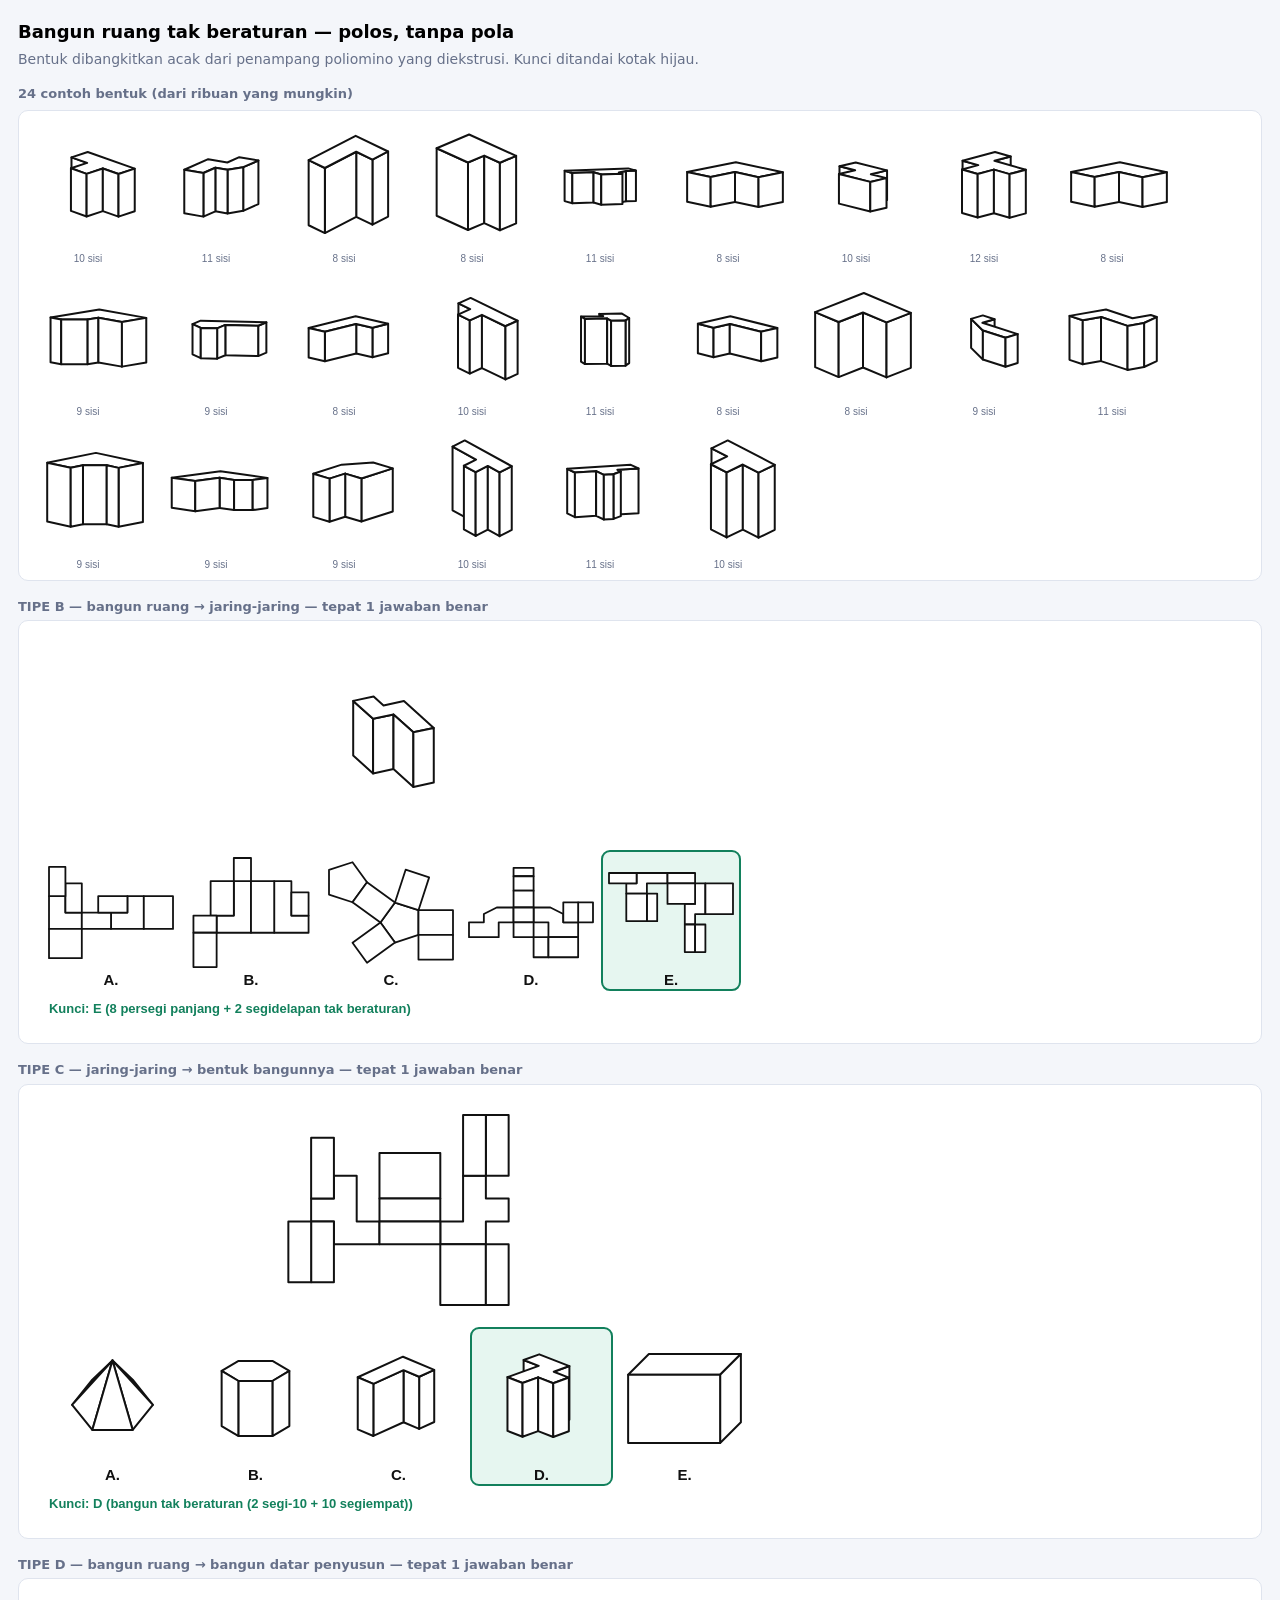
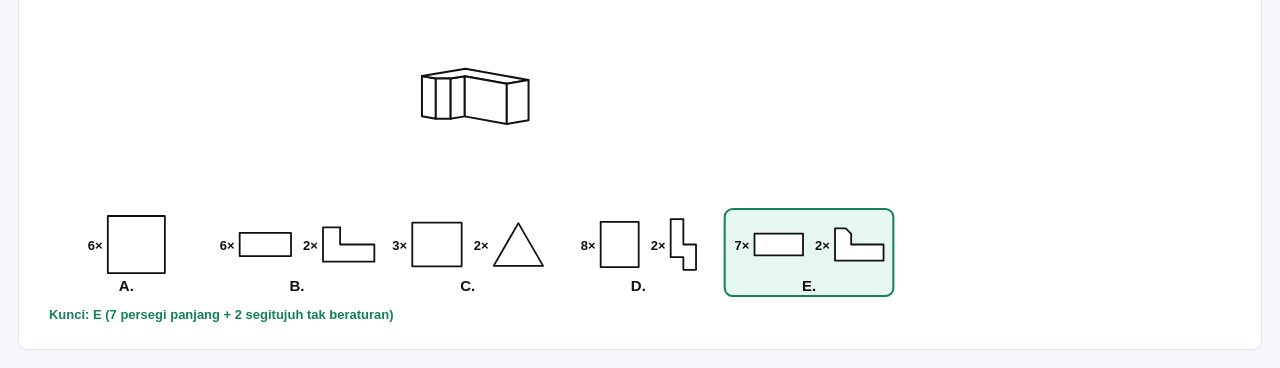
==== commit f47aea56: "update" ====
--- a/contoh-keluaran.html
+++ b/contoh-keluaran.html
@@ -1 +1 @@
-<meta charset="utf-8"><title>Contoh keluaran generator</title><body style="font:14px/1.5 Segoe UI,system-ui,sans-serif;background:#f4f6fa;margin:0;padding:18px"><h1 style="font-size:18px;margin:0 0 4px">Empat tipe soal — kunci ditandai kotak hijau</h1><p style="color:#667089;margin:0 0 12px">9 bangun ruang · 32 jenis gambar sisi · semua gambar dibuat otomatis</p><h2 style="font-size:13px;color:#667089;margin:14px 0 4px">TIPE A — jaring-jaring → bangun ruang — tepat 1 jawaban benar</h2><div style="background:#fff;border:1px solid #dfe4ee;border-radius:10px;padding:8px;overflow:auto"><svg xmlns="http://www.w3.org/2000/svg" width="743" height="437" viewBox="0 0 743 437"><rect width="100%" height="100%" fill="#ffffff"/><g transform="translate(244.83333333333331,22)"><defs><clipPath id="n1_0"><polygon points="63.333,126.667 126.667,126.667 126.667,63.333 63.333,63.333"/></clipPath><clipPath id="n1_1"><polygon points="253.333,126.667 253.333,63.333 190,63.333 190,126.667"/></clipPath><clipPath id="n1_2"><polygon points="190,126.667 190,63.333 126.667,63.333 126.667,126.667"/></clipPath><clipPath id="n1_3"><polygon points="0,126.667 63.333,126.667 63.333,63.333 0,63.333"/></clipPath><clipPath id="n1_4"><polygon points="63.333,0 63.333,63.333 126.667,63.333 126.667,0"/></clipPath><clipPath id="n1_5"><polygon points="63.333,126.667 63.333,190 126.667,190 126.667,126.667"/></clipPath></defs><g data-face="0" class="net-face"><polygon points="63.333,126.667 126.667,126.667 126.667,63.333 63.333,63.333" fill="#ffffff"/><g clip-path="url(#n1_0)"><g transform="matrix(0,0.633,-0.633,0,126.667,63.333)"><polygon points="50,16 84,50 50,84 16,50" fill="#c0392b"/></g></g><polygon points="63.333,126.667 126.667,126.667 126.667,63.333 63.333,63.333" fill="none" stroke="#111111" stroke-width="2" stroke-linejoin="round"/></g><g data-face="1" class="net-face"><polygon points="253.333,126.667 253.333,63.333 190,63.333 190,126.667" fill="#ffffff"/><g clip-path="url(#n1_1)"><g transform="matrix(0,-0.633,0.633,0,190,126.667)"><rect x="10" y="10" width="40" height="40" fill="#111111"/><rect x="50" y="50" width="40" height="40" fill="#111111"/></g></g><polygon points="253.333,126.667 253.333,63.333 190,63.333 190,126.667" fill="none" stroke="#111111" stroke-width="2" stroke-linejoin="round"/></g><g data-face="2" class="net-face"><polygon points="190,126.667 190,63.333 126.667,63.333 126.667,126.667" fill="#ffffff"/><g clip-path="url(#n1_2)"><g transform="matrix(-0.633,0,0,-0.633,190,126.667)"><polygon points="50,16 78,50 62,50 62,84 38,84 38,50 22,50" fill="#111111"/></g></g><polygon points="190,126.667 190,63.333 126.667,63.333 126.667,126.667" fill="none" stroke="#111111" stroke-width="2" stroke-linejoin="round"/></g><g data-face="3" class="net-face"><polygon points="0,126.667 63.333,126.667 63.333,63.333 0,63.333" fill="#ffffff"/><g clip-path="url(#n1_3)"><g transform="matrix(0.633,0,0,0.633,0,63.333)"><polygon points="50,18 86,54 70,54 50,34 30,54 14,54" fill="#c0392b"/><polygon points="50,46 86,82 70,82 50,62 30,82 14,82" fill="#c0392b"/></g></g><polygon points="0,126.667 63.333,126.667 63.333,63.333 0,63.333" fill="none" stroke="#111111" stroke-width="2" stroke-linejoin="round"/></g><g data-face="4" class="net-face"><polygon points="63.333,0 63.333,63.333 126.667,63.333 126.667,0" fill="#ffffff"/><g clip-path="url(#n1_4)"><g transform="matrix(0,0.633,-0.633,0,126.667,0)"><path d="M50,82 C14,58 16,26 34,24 C44,23 50,32 50,36 C50,32 56,23 66,24 C84,26 86,58 50,82 Z" fill="#111111"/></g></g><polygon points="63.333,0 63.333,63.333 126.667,63.333 126.667,0" fill="none" stroke="#111111" stroke-width="2" stroke-linejoin="round"/></g><g data-face="5" class="net-face"><polygon points="63.333,126.667 63.333,190 126.667,190 126.667,126.667" fill="#ffffff"/><g clip-path="url(#n1_5)"><g transform="matrix(0,0.633,-0.633,0,126.667,126.667)"><path d="M62,16 A36,36 0 1 0 62,84 A28,34 0 1 1 62,16 Z" fill="#111111"/></g></g><polygon points="63.333,126.667 63.333,190 126.667,190 126.667,126.667" fill="none" stroke="#111111" stroke-width="2" stroke-linejoin="round"/></g></g><g transform="translate(22,242)"><defs><clipPath id="f2_0"><polygon points="127,92 127,0 92,35 92,127"/></clipPath><clipPath id="f2_2"><polygon points="35,0 0,35 92,35 127,0"/></clipPath><clipPath id="f2_4"><polygon points="0,127 92,127 92,35 0,35"/></clipPath></defs><polygon points="127,92 127,0 92,35 92,127" fill="#ffffff"/><g clip-path="url(#f2_0)"><g transform="matrix(0.35,-0.35,0,0.92,92,35)"><polygon points="50,18 86,54 70,54 50,34 30,54 14,54" fill="#c0392b"/><polygon points="50,46 86,82 70,82 50,62 30,82 14,82" fill="#c0392b"/></g></g><polygon points="127,92 127,0 92,35 92,127" fill="none" stroke="#111111" stroke-width="2" stroke-linejoin="round"/><polygon points="35,0 0,35 92,35 127,0" fill="#ffffff"/><g clip-path="url(#f2_2)"><g transform="matrix(0.92,0,-0.35,0.35,35,0)"><path d="M50,82 C14,58 16,26 34,24 C44,23 50,32 50,36 C50,32 56,23 66,24 C84,26 86,58 50,82 Z" fill="#111111"/></g></g><polygon points="35,0 0,35 92,35 127,0" fill="none" stroke="#111111" stroke-width="2" stroke-linejoin="round"/><polygon points="0,127 92,127 92,35 0,35" fill="#ffffff"/><g clip-path="url(#f2_4)"><g transform="matrix(0.92,0,0,0.92,0,35)"><g transform="rotate(90 50 50)"><polygon points="50,16 84,50 50,84 16,50" fill="#c0392b"/></g></g></g><polygon points="0,127 92,127 92,35 0,35" fill="none" stroke="#111111" stroke-width="2" stroke-linejoin="round"/></g><text x="85.5" y="387" fill="#111111" font-size="15" font-family="Arial, Helvetica, sans-serif" font-weight="700" text-anchor="middle">A.</text><g transform="translate(165,242)"><defs><clipPath id="f3_0"><polygon points="127,92 127,0 92,35 92,127"/></clipPath><clipPath id="f3_2"><polygon points="35,0 0,35 92,35 127,0"/></clipPath><clipPath id="f3_4"><polygon points="0,127 92,127 92,35 0,35"/></clipPath></defs><polygon points="127,92 127,0 92,35 92,127" fill="#ffffff"/><g clip-path="url(#f3_0)"><g transform="matrix(0.35,-0.35,0,0.92,92,35)"><g transform="rotate(270 50 50)"><rect x="10" y="10" width="40" height="40" fill="#111111"/><rect x="50" y="50" width="40" height="40" fill="#111111"/></g></g></g><polygon points="127,92 127,0 92,35 92,127" fill="none" stroke="#111111" stroke-width="2" stroke-linejoin="round"/><polygon points="35,0 0,35 92,35 127,0" fill="#ffffff"/><g clip-path="url(#f3_2)"><g transform="matrix(0.92,0,-0.35,0.35,35,0)"><g transform="rotate(180 50 50)"><polygon points="50,16 78,50 62,50 62,84 38,84 38,50 22,50" fill="#111111"/></g></g></g><polygon points="35,0 0,35 92,35 127,0" fill="none" stroke="#111111" stroke-width="2" stroke-linejoin="round"/><polygon points="0,127 92,127 92,35 0,35" fill="#ffffff"/><g clip-path="url(#f3_4)"><g transform="matrix(0.92,0,0,0.92,0,35)"><g transform="rotate(180 50 50)"><polygon points="50,16 78,50 62,50 62,84 38,84 38,50 22,50" fill="#111111"/></g></g></g><polygon points="0,127 92,127 92,35 0,35" fill="none" stroke="#111111" stroke-width="2" stroke-linejoin="round"/></g><text x="228.5" y="387" fill="#111111" font-size="15" font-family="Arial, Helvetica, sans-serif" font-weight="700" text-anchor="middle">B.</text><g transform="translate(308,242)"><defs><clipPath id="f4_0"><polygon points="127,92 127,0 92,35 92,127"/></clipPath><clipPath id="f4_2"><polygon points="35,0 0,35 92,35 127,0"/></clipPath><clipPath id="f4_4"><polygon points="0,127 92,127 92,35 0,35"/></clipPath></defs><polygon points="127,92 127,0 92,35 92,127" fill="#ffffff"/><g clip-path="url(#f4_0)"><g transform="matrix(0.35,-0.35,0,0.92,92,35)"><g transform="rotate(270 50 50)"><rect x="10" y="10" width="40" height="40" fill="#111111"/><rect x="50" y="50" width="40" height="40" fill="#111111"/></g></g></g><polygon points="127,92 127,0 92,35 92,127" fill="none" stroke="#111111" stroke-width="2" stroke-linejoin="round"/><polygon points="35,0 0,35 92,35 127,0" fill="#ffffff"/><g clip-path="url(#f4_2)"><g transform="matrix(0.92,0,-0.35,0.35,35,0)"><g transform="rotate(270 50 50)"><polygon points="50,16 84,50 50,84 16,50" fill="#c0392b"/></g></g></g><polygon points="35,0 0,35 92,35 127,0" fill="none" stroke="#111111" stroke-width="2" stroke-linejoin="round"/><polygon points="0,127 92,127 92,35 0,35" fill="#ffffff"/><g clip-path="url(#f4_4)"><g transform="matrix(0.92,0,0,0.92,0,35)"><g transform="rotate(270 50 50)"><path d="M50,82 C14,58 16,26 34,24 C44,23 50,32 50,36 C50,32 56,23 66,24 C84,26 86,58 50,82 Z" fill="#111111"/></g></g></g><polygon points="0,127 92,127 92,35 0,35" fill="none" stroke="#111111" stroke-width="2" stroke-linejoin="round"/></g><text x="371.5" y="387" fill="#111111" font-size="15" font-family="Arial, Helvetica, sans-serif" font-weight="700" text-anchor="middle">C.</text><g transform="translate(451,242)"><defs><clipPath id="f5_0"><polygon points="127,92 127,0 92,35 92,127"/></clipPath><clipPath id="f5_2"><polygon points="35,0 0,35 92,35 127,0"/></clipPath><clipPath id="f5_4"><polygon points="0,127 92,127 92,35 0,35"/></clipPath></defs><polygon points="127,92 127,0 92,35 92,127" fill="#ffffff"/><g clip-path="url(#f5_0)"><g transform="matrix(0.35,-0.35,0,0.92,92,35)"><g transform="rotate(180 50 50)"><path d="M50,82 C14,58 16,26 34,24 C44,23 50,32 50,36 C50,32 56,23 66,24 C84,26 86,58 50,82 Z" fill="#111111"/></g></g></g><polygon points="127,92 127,0 92,35 92,127" fill="none" stroke="#111111" stroke-width="2" stroke-linejoin="round"/><polygon points="35,0 0,35 92,35 127,0" fill="#ffffff"/><g clip-path="url(#f5_2)"><g transform="matrix(0.92,0,-0.35,0.35,35,0)"><polygon points="50,18 86,54 70,54 50,34 30,54 14,54" fill="#c0392b"/><polygon points="50,46 86,82 70,82 50,62 30,82 14,82" fill="#c0392b"/></g></g><polygon points="35,0 0,35 92,35 127,0" fill="none" stroke="#111111" stroke-width="2" stroke-linejoin="round"/><polygon points="0,127 92,127 92,35 0,35" fill="#ffffff"/><g clip-path="url(#f5_4)"><g transform="matrix(0.92,0,0,0.92,0,35)"><g transform="rotate(180 50 50)"><polygon points="50,16 84,50 50,84 16,50" fill="#c0392b"/></g></g></g><polygon points="0,127 92,127 92,35 0,35" fill="none" stroke="#111111" stroke-width="2" stroke-linejoin="round"/></g><text x="514.5" y="387" fill="#111111" font-size="15" font-family="Arial, Helvetica, sans-serif" font-weight="700" text-anchor="middle">D.</text><rect x="587" y="235" width="141" height="157" rx="8" fill="#e6f6f0" stroke="#12805c" stroke-width="2"/><g transform="translate(594,242)"><defs><clipPath id="f6_0"><polygon points="127,92 127,0 92,35 92,127"/></clipPath><clipPath id="f6_2"><polygon points="35,0 0,35 92,35 127,0"/></clipPath><clipPath id="f6_4"><polygon points="0,127 92,127 92,35 0,35"/></clipPath></defs><polygon points="127,92 127,0 92,35 92,127" fill="#ffffff"/><g clip-path="url(#f6_0)"><g transform="matrix(0.35,-0.35,0,0.92,92,35)"><g transform="rotate(180 50 50)"><polygon points="50,18 86,54 70,54 50,34 30,54 14,54" fill="#c0392b"/><polygon points="50,46 86,82 70,82 50,62 30,82 14,82" fill="#c0392b"/></g></g></g><polygon points="127,92 127,0 92,35 92,127" fill="none" stroke="#111111" stroke-width="2" stroke-linejoin="round"/><polygon points="35,0 0,35 92,35 127,0" fill="#ffffff"/><g clip-path="url(#f6_2)"><g transform="matrix(0.92,0,-0.35,0.35,35,0)"><g transform="rotate(270 50 50)"><path d="M62,16 A36,36 0 1 0 62,84 A28,34 0 1 1 62,16 Z" fill="#111111"/></g></g></g><polygon points="35,0 0,35 92,35 127,0" fill="none" stroke="#111111" stroke-width="2" stroke-linejoin="round"/><polygon points="0,127 92,127 92,35 0,35" fill="#ffffff"/><g clip-path="url(#f6_4)"><g transform="matrix(0.92,0,0,0.92,0,35)"><g transform="rotate(270 50 50)"><polygon points="50,16 84,50 50,84 16,50" fill="#c0392b"/></g></g></g><polygon points="0,127 92,127 92,35 0,35" fill="none" stroke="#111111" stroke-width="2" stroke-linejoin="round"/></g><text x="657.5" y="387" fill="#111111" font-size="15" font-family="Arial, Helvetica, sans-serif" font-weight="700" text-anchor="middle">E.</text><text x="22" y="415" fill="#12805c" font-size="13" font-family="Arial, Helvetica, sans-serif" font-weight="700" text-anchor="start">Kunci: E  (kanan = sudut panah, atas = bulan sabit, depan = wajik)</text></svg></div><h2 style="font-size:13px;color:#667089;margin:14px 0 4px">TIPE B — bangun ruang → jaring-jaring (seperti Contoh Soal 2) — tepat 1 jawaban benar</h2><div style="background:#fff;border:1px solid #dfe4ee;border-radius:10px;padding:8px;overflow:auto"><svg xmlns="http://www.w3.org/2000/svg" width="728" height="390" viewBox="0 0 728 390"><rect width="100%" height="100%" fill="#ffffff"/><g transform="translate(275.5,22)"><defs><clipPath id="f7_0"><polygon points="177,128 177,0 128,49 128,177"/></clipPath><clipPath id="f7_2"><polygon points="49,0 0,49 128,49 177,0"/></clipPath><clipPath id="f7_4"><polygon points="0,177 128,177 128,49 0,49"/></clipPath></defs><polygon points="177,128 177,0 128,49 128,177" fill="#ffffff"/><g clip-path="url(#f7_0)"><g transform="matrix(0.49,-0.49,0,1.28,128,49)"><polygon points="50,16 84,50 50,84 16,50" fill="#c0392b"/></g></g><polygon points="177,128 177,0 128,49 128,177" fill="none" stroke="#111111" stroke-width="2" stroke-linejoin="round"/><polygon points="49,0 0,49 128,49 177,0" fill="#ffffff"/><g clip-path="url(#f7_2)"><g transform="matrix(1.28,0,-0.49,0.49,49,0)"><polygon points="50,16 78,50 62,50 62,84 38,84 38,50 22,50" fill="#111111"/></g></g><polygon points="49,0 0,49 128,49 177,0" fill="none" stroke="#111111" stroke-width="2" stroke-linejoin="round"/><polygon points="0,177 128,177 128,49 0,49" fill="#ffffff"/><g clip-path="url(#f7_4)"><g transform="matrix(1.28,0,0,1.28,0,49)"><path d="M50,82 C14,58 16,26 34,24 C44,23 50,32 50,36 C50,32 56,23 66,24 C84,26 86,58 50,82 Z" fill="#111111"/></g></g><polygon points="0,177 128,177 128,49 0,49" fill="none" stroke="#111111" stroke-width="2" stroke-linejoin="round"/></g><g transform="translate(22,229)"><defs><clipPath id="n8_0"><polygon points="31,62 62,62 62,31 31,31"/></clipPath><clipPath id="n8_1"><polygon points="124,62 124,31 93,31 93,62"/></clipPath><clipPath id="n8_2"><polygon points="93,62 93,31 62,31 62,62"/></clipPath><clipPath id="n8_3"><polygon points="0,62 31,62 31,31 0,31"/></clipPath><clipPath id="n8_4"><polygon points="31,0 31,31 62,31 62,0"/></clipPath><clipPath id="n8_5"><polygon points="124,93 124,62 93,62 93,93"/></clipPath></defs><g data-face="0" class="net-face"><polygon points="31,62 62,62 62,31 31,31" fill="#ffffff"/><g clip-path="url(#n8_0)"><g transform="matrix(0,0.31,-0.31,0,62,31)"><polygon points="50,18 86,54 70,54 50,34 30,54 14,54" fill="#c0392b"/><polygon points="50,46 86,82 70,82 50,62 30,82 14,82" fill="#c0392b"/></g></g><polygon points="31,62 62,62 62,31 31,31" fill="none" stroke="#111111" stroke-width="1.8" stroke-linejoin="round"/></g><g data-face="1" class="net-face"><polygon points="124,62 124,31 93,31 93,62" fill="#ffffff"/><g clip-path="url(#n8_1)"><g transform="matrix(0,-0.31,0.31,0,93,62)"><rect x="10" y="10" width="40" height="40" fill="#111111"/><rect x="50" y="50" width="40" height="40" fill="#111111"/></g></g><polygon points="124,62 124,31 93,31 93,62" fill="none" stroke="#111111" stroke-width="1.8" stroke-linejoin="round"/></g><g data-face="2" class="net-face"><polygon points="93,62 93,31 62,31 62,62" fill="#ffffff"/><g clip-path="url(#n8_2)"><g transform="matrix(-0.31,0,0,-0.31,93,62)"><polygon points="50,16 78,50 62,50 62,84 38,84 38,50 22,50" fill="#111111"/></g></g><polygon points="93,62 93,31 62,31 62,62" fill="none" stroke="#111111" stroke-width="1.8" stroke-linejoin="round"/></g><g data-face="3" class="net-face"><polygon points="0,62 31,62 31,31 0,31" fill="#ffffff"/><g clip-path="url(#n8_3)"><g transform="matrix(0.31,0,0,0.31,0,31)"><polygon points="50,16 84,50 50,84 16,50" fill="#c0392b"/></g></g><polygon points="0,62 31,62 31,31 0,31" fill="none" stroke="#111111" stroke-width="1.8" stroke-linejoin="round"/></g><g data-face="4" class="net-face"><polygon points="31,0 31,31 62,31 62,0" fill="#ffffff"/><g clip-path="url(#n8_4)"><g transform="matrix(0,0.31,-0.31,0,62,0)"><path d="M50,82 C14,58 16,26 34,24 C44,23 50,32 50,36 C50,32 56,23 66,24 C84,26 86,58 50,82 Z" fill="#111111"/></g></g><polygon points="31,0 31,31 62,31 62,0" fill="none" stroke="#111111" stroke-width="1.8" stroke-linejoin="round"/></g><g data-face="5" class="net-face"><polygon points="124,93 124,62 93,62 93,93" fill="#ffffff"/><g clip-path="url(#n8_5)"><g transform="matrix(0,-0.31,0.31,0,93,93)"><path d="M62,16 A36,36 0 1 0 62,84 A28,34 0 1 1 62,16 Z" fill="#111111"/></g></g><polygon points="124,93 124,62 93,62 93,93" fill="none" stroke="#111111" stroke-width="1.8" stroke-linejoin="round"/></g></g><text x="84" y="340" fill="#111111" font-size="15" font-family="Arial, Helvetica, sans-serif" font-weight="700" text-anchor="middle">A.</text><g transform="translate(162,229)"><defs><clipPath id="n9_0"><polygon points="31,62 62,62 62,31 31,31"/></clipPath><clipPath id="n9_1"><polygon points="124,62 124,31 93,31 93,62"/></clipPath><clipPath id="n9_2"><polygon points="93,62 93,31 62,31 62,62"/></clipPath><clipPath id="n9_3"><polygon points="0,62 31,62 31,31 0,31"/></clipPath><clipPath id="n9_4"><polygon points="31,0 31,31 62,31 62,0"/></clipPath><clipPath id="n9_5"><polygon points="31,62 0,62 0,93 31,93"/></clipPath></defs><g data-face="0" class="net-face"><polygon points="31,62 62,62 62,31 31,31" fill="#ffffff"/><g clip-path="url(#n9_0)"><g transform="matrix(0,0.31,-0.31,0,62,31)"><polygon points="50,16 84,50 50,84 16,50" fill="#c0392b"/></g></g><polygon points="31,62 62,62 62,31 31,31" fill="none" stroke="#111111" stroke-width="1.8" stroke-linejoin="round"/></g><g data-face="1" class="net-face"><polygon points="124,62 124,31 93,31 93,62" fill="#ffffff"/><g clip-path="url(#n9_1)"><g transform="matrix(0,-0.31,0.31,0,93,62)"><rect x="10" y="10" width="40" height="40" fill="#111111"/><rect x="50" y="50" width="40" height="40" fill="#111111"/></g></g><polygon points="124,62 124,31 93,31 93,62" fill="none" stroke="#111111" stroke-width="1.8" stroke-linejoin="round"/></g><g data-face="2" class="net-face"><polygon points="93,62 93,31 62,31 62,62" fill="#ffffff"/><g clip-path="url(#n9_2)"><g transform="matrix(-0.31,0,0,-0.31,93,62)"><polygon points="50,16 78,50 62,50 62,84 38,84 38,50 22,50" fill="#111111"/></g></g><polygon points="93,62 93,31 62,31 62,62" fill="none" stroke="#111111" stroke-width="1.8" stroke-linejoin="round"/></g><g data-face="3" class="net-face"><polygon points="0,62 31,62 31,31 0,31" fill="#ffffff"/><g clip-path="url(#n9_3)"><g transform="matrix(0.31,0,0,0.31,0,31)"><polygon points="50,18 86,54 70,54 50,34 30,54 14,54" fill="#c0392b"/><polygon points="50,46 86,82 70,82 50,62 30,82 14,82" fill="#c0392b"/></g></g><polygon points="0,62 31,62 31,31 0,31" fill="none" stroke="#111111" stroke-width="1.8" stroke-linejoin="round"/></g><g data-face="4" class="net-face"><polygon points="31,0 31,31 62,31 62,0" fill="#ffffff"/><g clip-path="url(#n9_4)"><g transform="matrix(0,0.31,-0.31,0,62,0)"><path d="M62,16 A36,36 0 1 0 62,84 A28,34 0 1 1 62,16 Z" fill="#111111"/></g></g><polygon points="31,0 31,31 62,31 62,0" fill="none" stroke="#111111" stroke-width="1.8" stroke-linejoin="round"/></g><g data-face="5" class="net-face"><polygon points="31,62 0,62 0,93 31,93" fill="#ffffff"/><g clip-path="url(#n9_5)"><g transform="matrix(-0.31,0,0,-0.31,31,93)"><path d="M50,82 C14,58 16,26 34,24 C44,23 50,32 50,36 C50,32 56,23 66,24 C84,26 86,58 50,82 Z" fill="#111111"/></g></g><polygon points="31,62 0,62 0,93 31,93" fill="none" stroke="#111111" stroke-width="1.8" stroke-linejoin="round"/></g></g><text x="224" y="340" fill="#111111" font-size="15" font-family="Arial, Helvetica, sans-serif" font-weight="700" text-anchor="middle">B.</text><g transform="translate(302,229)"><defs><clipPath id="n10_0"><polygon points="31,62 62,62 62,31 31,31"/></clipPath><clipPath id="n10_1"><polygon points="93,93 124,93 124,62 93,62"/></clipPath><clipPath id="n10_2"><polygon points="93,62 93,31 62,31 62,62"/></clipPath><clipPath id="n10_3"><polygon points="0,62 31,62 31,31 0,31"/></clipPath><clipPath id="n10_4"><polygon points="31,0 31,31 62,31 62,0"/></clipPath><clipPath id="n10_5"><polygon points="62,93 93,93 93,62 62,62"/></clipPath></defs><g data-face="0" class="net-face"><polygon points="31,62 62,62 62,31 31,31" fill="#ffffff"/><g clip-path="url(#n10_0)"><g transform="matrix(0,0.31,-0.31,0,62,31)"><polygon points="50,16 84,50 50,84 16,50" fill="#c0392b"/></g></g><polygon points="31,62 62,62 62,31 31,31" fill="none" stroke="#111111" stroke-width="1.8" stroke-linejoin="round"/></g><g data-face="1" class="net-face"><polygon points="93,93 124,93 124,62 93,62" fill="#ffffff"/><g clip-path="url(#n10_1)"><g transform="matrix(0.31,0,0,0.31,93,62)"><rect x="10" y="10" width="40" height="40" fill="#111111"/><rect x="50" y="50" width="40" height="40" fill="#111111"/></g></g><polygon points="93,93 124,93 124,62 93,62" fill="none" stroke="#111111" stroke-width="1.8" stroke-linejoin="round"/></g><g data-face="2" class="net-face"><polygon points="93,62 93,31 62,31 62,62" fill="#ffffff"/><g clip-path="url(#n10_2)"><g transform="matrix(-0.31,0,0,-0.31,93,62)"><polygon points="50,16 78,50 62,50 62,84 38,84 38,50 22,50" fill="#111111"/></g></g><polygon points="93,62 93,31 62,31 62,62" fill="none" stroke="#111111" stroke-width="1.8" stroke-linejoin="round"/></g><g data-face="3" class="net-face"><polygon points="0,62 31,62 31,31 0,31" fill="#ffffff"/><g clip-path="url(#n10_3)"><g transform="matrix(0.31,0,0,0.31,0,31)"><polygon points="50,18 86,54 70,54 50,34 30,54 14,54" fill="#c0392b"/><polygon points="50,46 86,82 70,82 50,62 30,82 14,82" fill="#c0392b"/></g></g><polygon points="0,62 31,62 31,31 0,31" fill="none" stroke="#111111" stroke-width="1.8" stroke-linejoin="round"/></g><g data-face="4" class="net-face"><polygon points="31,0 31,31 62,31 62,0" fill="#ffffff"/><g clip-path="url(#n10_4)"><g transform="matrix(0,0.31,-0.31,0,62,0)"><polygon points="50,18 86,54 70,54 50,34 30,54 14,54" fill="#c0392b"/><polygon points="50,46 86,82 70,82 50,62 30,82 14,82" fill="#c0392b"/></g></g><polygon points="31,0 31,31 62,31 62,0" fill="none" stroke="#111111" stroke-width="1.8" stroke-linejoin="round"/></g><g data-face="5" class="net-face"><polygon points="62,93 93,93 93,62 62,62" fill="#ffffff"/><g clip-path="url(#n10_5)"><g transform="matrix(0.31,0,0,0.31,62,62)"><path d="M62,16 A36,36 0 1 0 62,84 A28,34 0 1 1 62,16 Z" fill="#111111"/></g></g><polygon points="62,93 93,93 93,62 62,62" fill="none" stroke="#111111" stroke-width="1.8" stroke-linejoin="round"/></g></g><text x="364" y="340" fill="#111111" font-size="15" font-family="Arial, Helvetica, sans-serif" font-weight="700" text-anchor="middle">C.</text><g transform="translate(442,229)"><defs><clipPath id="n11_0"><polygon points="124,62 124,31 93,31 93,62"/></clipPath><clipPath id="n11_1"><polygon points="31,62 62,62 62,31 31,31"/></clipPath><clipPath id="n11_2"><polygon points="124,0 93,0 93,31 124,31"/></clipPath><clipPath id="n11_3"><polygon points="124,93 124,62 93,62 93,93"/></clipPath><clipPath id="n11_4"><polygon points="62,62 93,62 93,31 62,31"/></clipPath><clipPath id="n11_5"><polygon points="0,62 31,62 31,31 0,31"/></clipPath></defs><g data-face="0" class="net-face"><polygon points="124,62 124,31 93,31 93,62" fill="#ffffff"/><g clip-path="url(#n11_0)"><g transform="matrix(0.31,0,0,0.31,93,31)"><polygon points="50,16 84,50 50,84 16,50" fill="#c0392b"/></g></g><polygon points="124,62 124,31 93,31 93,62" fill="none" stroke="#111111" stroke-width="1.8" stroke-linejoin="round"/></g><g data-face="1" class="net-face"><polygon points="31,62 62,62 62,31 31,31" fill="#ffffff"/><g clip-path="url(#n11_1)"><g transform="matrix(0.31,0,0,0.31,31,31)"><rect x="10" y="10" width="40" height="40" fill="#111111"/><rect x="50" y="50" width="40" height="40" fill="#111111"/></g></g><polygon points="31,62 62,62 62,31 31,31" fill="none" stroke="#111111" stroke-width="1.8" stroke-linejoin="round"/></g><g data-face="2" class="net-face"><polygon points="124,0 93,0 93,31 124,31" fill="#ffffff"/><g clip-path="url(#n11_2)"><g transform="matrix(0,0.31,-0.31,0,124,0)"><rect x="10" y="10" width="40" height="40" fill="#111111"/><rect x="50" y="50" width="40" height="40" fill="#111111"/></g></g><polygon points="124,0 93,0 93,31 124,31" fill="none" stroke="#111111" stroke-width="1.8" stroke-linejoin="round"/></g><g data-face="3" class="net-face"><polygon points="124,93 124,62 93,62 93,93" fill="#ffffff"/><g clip-path="url(#n11_3)"><g transform="matrix(0,-0.31,0.31,0,93,93)"><polygon points="50,18 86,54 70,54 50,34 30,54 14,54" fill="#c0392b"/><polygon points="50,46 86,82 70,82 50,62 30,82 14,82" fill="#c0392b"/></g></g><polygon points="124,93 124,62 93,62 93,93" fill="none" stroke="#111111" stroke-width="1.8" stroke-linejoin="round"/></g><g data-face="4" class="net-face"><polygon points="62,62 93,62 93,31 62,31" fill="#ffffff"/><g clip-path="url(#n11_4)"><g transform="matrix(0.31,0,0,0.31,62,31)"><path d="M50,82 C14,58 16,26 34,24 C44,23 50,32 50,36 C50,32 56,23 66,24 C84,26 86,58 50,82 Z" fill="#111111"/></g></g><polygon points="62,62 93,62 93,31 62,31" fill="none" stroke="#111111" stroke-width="1.8" stroke-linejoin="round"/></g><g data-face="5" class="net-face"><polygon points="0,62 31,62 31,31 0,31" fill="#ffffff"/><g clip-path="url(#n11_5)"><g transform="matrix(0.31,0,0,0.31,0,31)"><path d="M62,16 A36,36 0 1 0 62,84 A28,34 0 1 1 62,16 Z" fill="#111111"/></g></g><polygon points="0,62 31,62 31,31 0,31" fill="none" stroke="#111111" stroke-width="1.8" stroke-linejoin="round"/></g></g><text x="504" y="340" fill="#111111" font-size="15" font-family="Arial, Helvetica, sans-serif" font-weight="700" text-anchor="middle">D.</text><rect x="575" y="222" width="138" height="123" rx="8" fill="#e6f6f0" stroke="#12805c" stroke-width="2"/><g transform="translate(582,250.7)"><defs><clipPath id="n12_0"><polygon points="24.8,49.6 49.6,49.6 49.6,24.8 24.8,24.8"/></clipPath><clipPath id="n12_1"><polygon points="99.2,0 74.4,0 74.4,24.8 99.2,24.8"/></clipPath><clipPath id="n12_2"><polygon points="74.4,49.6 74.4,24.8 49.6,24.8 49.6,49.6"/></clipPath><clipPath id="n12_3"><polygon points="0,49.6 24.8,49.6 24.8,24.8 0,24.8"/></clipPath><clipPath id="n12_4"><polygon points="74.4,0 49.6,0 49.6,24.8 74.4,24.8"/></clipPath><clipPath id="n12_5"><polygon points="124,0 99.2,0 99.2,24.8 124,24.8"/></clipPath></defs><g data-face="0" class="net-face"><polygon points="24.8,49.6 49.6,49.6 49.6,24.8 24.8,24.8" fill="#ffffff"/><g clip-path="url(#n12_0)"><g transform="matrix(0,0.248,-0.248,0,49.6,24.8)"><polygon points="50,16 84,50 50,84 16,50" fill="#c0392b"/></g></g><polygon points="24.8,49.6 49.6,49.6 49.6,24.8 24.8,24.8" fill="none" stroke="#111111" stroke-width="1.8" stroke-linejoin="round"/></g><g data-face="1" class="net-face"><polygon points="99.2,0 74.4,0 74.4,24.8 99.2,24.8" fill="#ffffff"/><g clip-path="url(#n12_1)"><g transform="matrix(-0.248,0,0,-0.248,99.2,24.8)"><rect x="10" y="10" width="40" height="40" fill="#111111"/><rect x="50" y="50" width="40" height="40" fill="#111111"/></g></g><polygon points="99.2,0 74.4,0 74.4,24.8 99.2,24.8" fill="none" stroke="#111111" stroke-width="1.8" stroke-linejoin="round"/></g><g data-face="2" class="net-face"><polygon points="74.4,49.6 74.4,24.8 49.6,24.8 49.6,49.6" fill="#ffffff"/><g clip-path="url(#n12_2)"><g transform="matrix(-0.248,0,0,-0.248,74.4,49.6)"><polygon points="50,16 78,50 62,50 62,84 38,84 38,50 22,50" fill="#111111"/></g></g><polygon points="74.4,49.6 74.4,24.8 49.6,24.8 49.6,49.6" fill="none" stroke="#111111" stroke-width="1.8" stroke-linejoin="round"/></g><g data-face="3" class="net-face"><polygon points="0,49.6 24.8,49.6 24.8,24.8 0,24.8" fill="#ffffff"/><g clip-path="url(#n12_3)"><g transform="matrix(0.248,0,0,0.248,0,24.8)"><polygon points="50,18 86,54 70,54 50,34 30,54 14,54" fill="#c0392b"/><polygon points="50,46 86,82 70,82 50,62 30,82 14,82" fill="#c0392b"/></g></g><polygon points="0,49.6 24.8,49.6 24.8,24.8 0,24.8" fill="none" stroke="#111111" stroke-width="1.8" stroke-linejoin="round"/></g><g data-face="4" class="net-face"><polygon points="74.4,0 49.6,0 49.6,24.8 74.4,24.8" fill="#ffffff"/><g clip-path="url(#n12_4)"><g transform="matrix(-0.248,0,0,-0.248,74.4,24.8)"><path d="M50,82 C14,58 16,26 34,24 C44,23 50,32 50,36 C50,32 56,23 66,24 C84,26 86,58 50,82 Z" fill="#111111"/></g></g><polygon points="74.4,0 49.6,0 49.6,24.8 74.4,24.8" fill="none" stroke="#111111" stroke-width="1.8" stroke-linejoin="round"/></g><g data-face="5" class="net-face"><polygon points="124,0 99.2,0 99.2,24.8 124,24.8" fill="#ffffff"/><g clip-path="url(#n12_5)"><g transform="matrix(-0.248,0,0,-0.248,124,24.8)"><path d="M62,16 A36,36 0 1 0 62,84 A28,34 0 1 1 62,16 Z" fill="#111111"/></g></g><polygon points="124,0 99.2,0 99.2,24.8 124,24.8" fill="none" stroke="#111111" stroke-width="1.8" stroke-linejoin="round"/></g></g><text x="644" y="340" fill="#111111" font-size="15" font-family="Arial, Helvetica, sans-serif" font-weight="700" text-anchor="middle">E.</text><text x="22" y="368" fill="#12805c" font-size="13" font-family="Arial, Helvetica, sans-serif" font-weight="700" text-anchor="start">Kunci: E  (kanan = wajik, atas = panah, depan = hati)</text></svg></div><h2 style="font-size:13px;color:#667089;margin:14px 0 4px">TIPE B — prisma segitiga — tepat 1 jawaban benar</h2><div style="background:#fff;border:1px solid #dfe4ee;border-radius:10px;padding:8px;overflow:auto"><svg xmlns="http://www.w3.org/2000/svg" width="728" height="406.12" viewBox="0 0 728 406.12"><rect width="100%" height="100%" fill="#ffffff"/><g transform="translate(275.5,22)"><defs><clipPath id="f13_1"><polygon points="137.237,38.308 39.763,38.308 88.5,99.032"/></clipPath><clipPath id="f13_3"><polygon points="39.763,98.209 88.5,158.933 88.5,99.032 39.763,38.308"/></clipPath><clipPath id="f13_4"><polygon points="88.5,158.933 137.237,98.209 137.237,38.308 88.5,99.032"/></clipPath></defs><polygon points="137.237,38.308 39.763,38.308 88.5,99.032" fill="#ffffff"/><g clip-path="url(#f13_1)"><g transform="matrix(-0.406,0,0,-0.292,108.79,73.145)"><rect x="10" y="10" width="40" height="40" fill="#111111"/><rect x="50" y="50" width="40" height="40" fill="#111111"/></g></g><polygon points="137.237,38.308 39.763,38.308 88.5,99.032" fill="none" stroke="#111111" stroke-width="2" stroke-linejoin="round"/><polygon points="39.763,98.209 88.5,158.933 88.5,99.032 39.763,38.308" fill="#ffffff"/><g clip-path="url(#f13_3)"><g transform="matrix(0.431,0.537,0,0.599,42.574,41.811)"><polygon points="50,18 86,54 70,54 50,34 30,54 14,54" fill="#c0392b"/><polygon points="50,46 86,82 70,82 50,62 30,82 14,82" fill="#c0392b"/></g></g><polygon points="39.763,98.209 88.5,158.933 88.5,99.032 39.763,38.308" fill="none" stroke="#111111" stroke-width="2" stroke-linejoin="round"/><polygon points="88.5,158.933 137.237,98.209 137.237,38.308 88.5,99.032" fill="#ffffff"/><g clip-path="url(#f13_4)"><g transform="matrix(0.431,-0.537,0,0.599,91.311,95.53)"><path d="M50,82 C14,58 16,26 34,24 C44,23 50,32 50,36 C50,32 56,23 66,24 C84,26 86,58 50,82 Z" fill="#111111"/></g></g><polygon points="88.5,158.933 137.237,98.209 137.237,38.308 88.5,99.032" fill="none" stroke="#111111" stroke-width="2" stroke-linejoin="round"/></g><rect x="15" y="222" width="138" height="139.12" rx="8" fill="#e6f6f0" stroke="#12805c" stroke-width="2"/><g transform="translate(24.030173065300737,229)"><defs><clipPath id="n14_0"><polygon points="51.613,109.12 51.613,69.671 17.449,89.396"/></clipPath><clipPath id="n14_1"><polygon points="0,59.173 34.164,39.449 0,19.724"/></clipPath><clipPath id="n14_2"><polygon points="17.449,89.396 51.613,69.671 34.164,39.449 0,59.173"/></clipPath><clipPath id="n14_3"><polygon points="51.613,69.671 85.776,49.947 68.327,19.724 34.164,39.449"/></clipPath><clipPath id="n14_4"><polygon points="85.776,49.947 119.94,30.223 102.491,0 68.327,19.724"/></clipPath></defs><g data-face="0" class="net-face"><polygon points="51.613,109.12 51.613,69.671 17.449,89.396" fill="#ffffff"/><g clip-path="url(#n14_0)"><g transform="matrix(0,-0.164,0.164,0,32.013,97.607)"><polygon points="50,16 84,50 50,84 16,50" fill="#c0392b"/></g></g><polygon points="51.613,109.12 51.613,69.671 17.449,89.396" fill="none" stroke="#111111" stroke-width="1.8" stroke-linejoin="round"/></g><g data-face="1" class="net-face"><polygon points="0,59.173 34.164,39.449 0,19.724" fill="#ffffff"/><g clip-path="url(#n14_1)"><g transform="matrix(0.142,-0.082,0.082,0.142,0.171,36.443)"><rect x="10" y="10" width="40" height="40" fill="#111111"/><rect x="50" y="50" width="40" height="40" fill="#111111"/></g></g><polygon points="0,59.173 34.164,39.449 0,19.724" fill="none" stroke="#111111" stroke-width="1.8" stroke-linejoin="round"/></g><g data-face="2" class="net-face"><polygon points="17.449,89.396 51.613,69.671 34.164,39.449 0,59.173" fill="#ffffff"/><g clip-path="url(#n14_2)"><g transform="matrix(0.302,-0.174,0.174,0.302,1.97,58.035)"><polygon points="50,16 78,50 62,50 62,84 38,84 38,50 22,50" fill="#111111"/></g></g><polygon points="17.449,89.396 51.613,69.671 34.164,39.449 0,59.173" fill="none" stroke="#111111" stroke-width="1.8" stroke-linejoin="round"/></g><g data-face="3" class="net-face"><polygon points="51.613,69.671 85.776,49.947 68.327,19.724 34.164,39.449" fill="#ffffff"/><g clip-path="url(#n14_3)"><g transform="matrix(0.302,-0.174,0.174,0.302,36.134,38.311)"><polygon points="50,18 86,54 70,54 50,34 30,54 14,54" fill="#c0392b"/><polygon points="50,46 86,82 70,82 50,62 30,82 14,82" fill="#c0392b"/></g></g><polygon points="51.613,69.671 85.776,49.947 68.327,19.724 34.164,39.449" fill="none" stroke="#111111" stroke-width="1.8" stroke-linejoin="round"/></g><g data-face="4" class="net-face"><polygon points="85.776,49.947 119.94,30.223 102.491,0 68.327,19.724" fill="#ffffff"/><g clip-path="url(#n14_4)"><g transform="matrix(0.302,-0.174,0.174,0.302,70.297,18.587)"><path d="M50,82 C14,58 16,26 34,24 C44,23 50,32 50,36 C50,32 56,23 66,24 C84,26 86,58 50,82 Z" fill="#111111"/></g></g><polygon points="85.776,49.947 119.94,30.223 102.491,0 68.327,19.724" fill="none" stroke="#111111" stroke-width="1.8" stroke-linejoin="round"/></g></g><text x="84" y="356.12" fill="#111111" font-size="15" font-family="Arial, Helvetica, sans-serif" font-weight="700" text-anchor="middle">A.</text><g transform="translate(162,237.34899055212102)"><defs><clipPath id="n15_0"><polygon points="88.68,92.422 88.68,51.638 53.36,72.03"/></clipPath><clipPath id="n15_1"><polygon points="35.32,40.784 70.64,20.392 35.32,0"/></clipPath><clipPath id="n15_2"><polygon points="53.36,72.03 88.68,51.638 70.64,20.392 35.32,40.784"/></clipPath><clipPath id="n15_3"><polygon points="88.68,51.638 124,31.246 105.96,0 70.64,20.392"/></clipPath><clipPath id="n15_4"><polygon points="18.04,92.422 53.36,72.03 35.32,40.784 0,61.176"/></clipPath></defs><g data-face="0" class="net-face"><polygon points="88.68,92.422 88.68,51.638 53.36,72.03" fill="#ffffff"/><g clip-path="url(#n15_0)"><g transform="matrix(0,-0.17,0.17,0,68.417,80.519)"><polygon points="50,16 84,50 50,84 16,50" fill="#c0392b"/></g></g><polygon points="88.68,92.422 88.68,51.638 53.36,72.03" fill="none" stroke="#111111" stroke-width="1.8" stroke-linejoin="round"/></g><g data-face="1" class="net-face"><polygon points="35.32,40.784 70.64,20.392 35.32,0" fill="#ffffff"/><g clip-path="url(#n15_1)"><g transform="matrix(0.147,-0.085,0.085,0.147,35.497,17.285)"><rect x="10" y="10" width="40" height="40" fill="#111111"/><rect x="50" y="50" width="40" height="40" fill="#111111"/></g></g><polygon points="35.32,40.784 70.64,20.392 35.32,0" fill="none" stroke="#111111" stroke-width="1.8" stroke-linejoin="round"/></g><g data-face="2" class="net-face"><polygon points="53.36,72.03 88.68,51.638 70.64,20.392 35.32,40.784" fill="#ffffff"/><g clip-path="url(#n15_2)"><g transform="matrix(0.312,-0.18,0.18,0.312,37.357,39.608)"><polygon points="50,16 78,50 62,50 62,84 38,84 38,50 22,50" fill="#111111"/></g></g><polygon points="53.36,72.03 88.68,51.638 70.64,20.392 35.32,40.784" fill="none" stroke="#111111" stroke-width="1.8" stroke-linejoin="round"/></g><g data-face="3" class="net-face"><polygon points="88.68,51.638 124,31.246 105.96,0 70.64,20.392" fill="#ffffff"/><g clip-path="url(#n15_3)"><g transform="matrix(0.312,-0.18,0.18,0.312,72.677,19.216)"><g transform="rotate(270 50 50)"><polygon points="50,18 86,54 70,54 50,34 30,54 14,54" fill="#c0392b"/><polygon points="50,46 86,82 70,82 50,62 30,82 14,82" fill="#c0392b"/></g></g></g><polygon points="88.68,51.638 124,31.246 105.96,0 70.64,20.392" fill="none" stroke="#111111" stroke-width="1.8" stroke-linejoin="round"/></g><g data-face="4" class="net-face"><polygon points="18.04,92.422 53.36,72.03 35.32,40.784 0,61.176" fill="#ffffff"/><g clip-path="url(#n15_4)"><g transform="matrix(0.312,-0.18,0.18,0.312,2.037,60)"><path d="M50,82 C14,58 16,26 34,24 C44,23 50,32 50,36 C50,32 56,23 66,24 C84,26 86,58 50,82 Z" fill="#111111"/></g></g><polygon points="18.04,92.422 53.36,72.03 35.32,40.784 0,61.176" fill="none" stroke="#111111" stroke-width="1.8" stroke-linejoin="round"/></g></g><text x="224" y="356.12" fill="#111111" font-size="15" font-family="Arial, Helvetica, sans-serif" font-weight="700" text-anchor="middle">B.</text><g transform="translate(302,237.908276596876)"><defs><clipPath id="n16_0"><polygon points="88.357,91.303 88.357,51.013 53.464,71.158"/></clipPath><clipPath id="n16_1"><polygon points="35.643,40.29 70.536,20.145 35.643,0"/></clipPath><clipPath id="n16_2"><polygon points="53.464,71.158 88.357,51.013 70.536,20.145 35.643,40.29"/></clipPath><clipPath id="n16_3"><polygon points="88.357,51.013 88.357,91.303 124,91.303 124,51.013"/></clipPath><clipPath id="n16_4"><polygon points="0,0 0,40.29 35.643,40.29 35.643,0"/></clipPath></defs><g data-face="0" class="net-face"><polygon points="88.357,91.303 88.357,51.013 53.464,71.158" fill="#ffffff"/><g clip-path="url(#n16_0)"><g transform="matrix(0,-0.168,0.168,0,68.34,79.545)"><polygon points="50,16 84,50 50,84 16,50" fill="#c0392b"/></g></g><polygon points="88.357,91.303 88.357,51.013 53.464,71.158" fill="none" stroke="#111111" stroke-width="1.8" stroke-linejoin="round"/></g><g data-face="1" class="net-face"><polygon points="35.643,40.29 70.536,20.145 35.643,0" fill="#ffffff"/><g clip-path="url(#n16_1)"><g transform="matrix(0.145,-0.084,0.084,0.145,35.817,17.076)"><rect x="10" y="10" width="40" height="40" fill="#111111"/><rect x="50" y="50" width="40" height="40" fill="#111111"/></g></g><polygon points="35.643,40.29 70.536,20.145 35.643,0" fill="none" stroke="#111111" stroke-width="1.8" stroke-linejoin="round"/></g><g data-face="2" class="net-face"><polygon points="53.464,71.158 88.357,51.013 70.536,20.145 35.643,40.29" fill="#ffffff"/><g clip-path="url(#n16_2)"><g transform="matrix(0.309,-0.178,0.178,0.309,37.655,39.129)"><polygon points="50,16 78,50 62,50 62,84 38,84 38,50 22,50" fill="#111111"/></g></g><polygon points="53.464,71.158 88.357,51.013 70.536,20.145 35.643,40.29" fill="none" stroke="#111111" stroke-width="1.8" stroke-linejoin="round"/></g><g data-face="3" class="net-face"><polygon points="88.357,51.013 88.357,91.303 124,91.303 124,51.013" fill="#ffffff"/><g clip-path="url(#n16_3)"><g transform="matrix(0,0.356,-0.356,0,124,53.337)"><polygon points="50,18 86,54 70,54 50,34 30,54 14,54" fill="#c0392b"/><polygon points="50,46 86,82 70,82 50,62 30,82 14,82" fill="#c0392b"/></g></g><polygon points="88.357,51.013 88.357,91.303 124,91.303 124,51.013" fill="none" stroke="#111111" stroke-width="1.8" stroke-linejoin="round"/></g><g data-face="4" class="net-face"><polygon points="0,0 0,40.29 35.643,40.29 35.643,0" fill="#ffffff"/><g clip-path="url(#n16_4)"><g transform="matrix(0,0.356,-0.356,0,35.643,2.324)"><polygon points="50,16 78,50 62,50 62,84 38,84 38,50 22,50" fill="#111111"/></g></g><polygon points="0,0 0,40.29 35.643,40.29 35.643,0" fill="none" stroke="#111111" stroke-width="1.8" stroke-linejoin="round"/></g></g><text x="364" y="356.12" fill="#111111" font-size="15" font-family="Arial, Helvetica, sans-serif" font-weight="700" text-anchor="middle">C.</text><g transform="translate(442,237.6303361195358)"><defs><clipPath id="n17_0"><polygon points="88.14,91.859 88.14,51.324 53.035,71.591"/></clipPath><clipPath id="n17_1"><polygon points="35.105,40.536 70.21,20.268 35.105,0"/></clipPath><clipPath id="n17_2"><polygon points="53.035,71.591 88.14,51.324 70.21,20.268 35.105,40.536"/></clipPath><clipPath id="n17_3"><polygon points="88.14,51.324 88.14,91.859 124,91.859 124,51.324"/></clipPath><clipPath id="n17_4"><polygon points="17.93,91.859 53.035,71.591 35.105,40.536 0,60.804"/></clipPath></defs><g data-face="0" class="net-face"><polygon points="88.14,91.859 88.14,51.324 53.035,71.591" fill="#ffffff"/><g clip-path="url(#n17_0)"><g transform="matrix(0,-0.169,0.169,0,68.001,80.029)"><polygon points="50,16 84,50 50,84 16,50" fill="#c0392b"/></g></g><polygon points="88.14,91.859 88.14,51.324 53.035,71.591" fill="none" stroke="#111111" stroke-width="1.8" stroke-linejoin="round"/></g><g data-face="1" class="net-face"><polygon points="35.105,40.536 70.21,20.268 35.105,0" fill="#ffffff"/><g clip-path="url(#n17_1)"><g transform="matrix(0.146,-0.084,0.084,0.146,35.281,17.179)"><rect x="10" y="10" width="40" height="40" fill="#111111"/><rect x="50" y="50" width="40" height="40" fill="#111111"/></g></g><polygon points="35.105,40.536 70.21,20.268 35.105,0" fill="none" stroke="#111111" stroke-width="1.8" stroke-linejoin="round"/></g><g data-face="2" class="net-face"><polygon points="53.035,71.591 88.14,51.324 70.21,20.268 35.105,40.536" fill="#ffffff"/><g clip-path="url(#n17_2)"><g transform="matrix(0.311,-0.179,0.179,0.311,37.13,39.367)"><polygon points="50,16 78,50 62,50 62,84 38,84 38,50 22,50" fill="#111111"/></g></g><polygon points="53.035,71.591 88.14,51.324 70.21,20.268 35.105,40.536" fill="none" stroke="#111111" stroke-width="1.8" stroke-linejoin="round"/></g><g data-face="3" class="net-face"><polygon points="88.14,51.324 88.14,91.859 124,91.859 124,51.324" fill="#ffffff"/><g clip-path="url(#n17_3)"><g transform="matrix(0,0.359,-0.359,0,124,53.661)"><polygon points="50,16 78,50 62,50 62,84 38,84 38,50 22,50" fill="#111111"/></g></g><polygon points="88.14,51.324 88.14,91.859 124,91.859 124,51.324" fill="none" stroke="#111111" stroke-width="1.8" stroke-linejoin="round"/></g><g data-face="4" class="net-face"><polygon points="17.93,91.859 53.035,71.591 35.105,40.536 0,60.804" fill="#ffffff"/><g clip-path="url(#n17_4)"><g transform="matrix(0.311,-0.179,0.179,0.311,2.025,59.635)"><path d="M50,82 C14,58 16,26 34,24 C44,23 50,32 50,36 C50,32 56,23 66,24 C84,26 86,58 50,82 Z" fill="#111111"/></g></g><polygon points="17.93,91.859 53.035,71.591 35.105,40.536 0,60.804" fill="none" stroke="#111111" stroke-width="1.8" stroke-linejoin="round"/></g></g><text x="504" y="356.12" fill="#111111" font-size="15" font-family="Arial, Helvetica, sans-serif" font-weight="700" text-anchor="middle">D.</text><g transform="translate(584.0301730653007,229)"><defs><clipPath id="n18_0"><polygon points="85.776,109.12 85.776,69.671 51.613,89.396"/></clipPath><clipPath id="n18_1"><polygon points="68.327,0 68.327,39.449 102.491,19.724"/></clipPath><clipPath id="n18_2"><polygon points="51.613,89.396 85.776,69.671 68.327,39.449 34.164,59.173"/></clipPath><clipPath id="n18_3"><polygon points="85.776,69.671 119.94,49.947 102.491,19.724 68.327,39.449"/></clipPath><clipPath id="n18_4"><polygon points="17.449,109.12 51.613,89.396 34.164,59.173 0,78.897"/></clipPath></defs><g data-face="0" class="net-face"><polygon points="85.776,109.12 85.776,69.671 51.613,89.396" fill="#ffffff"/><g clip-path="url(#n18_0)"><g transform="matrix(0,-0.164,0.164,0,66.177,97.607)"><polygon points="50,16 84,50 50,84 16,50" fill="#c0392b"/></g></g><polygon points="85.776,109.12 85.776,69.671 51.613,89.396" fill="none" stroke="#111111" stroke-width="1.8" stroke-linejoin="round"/></g><g data-face="1" class="net-face"><polygon points="68.327,0 68.327,39.449 102.491,19.724" fill="#ffffff"/><g clip-path="url(#n18_1)"><g transform="matrix(0,0.164,-0.164,0,87.926,11.513)"><rect x="10" y="10" width="40" height="40" fill="#111111"/><rect x="50" y="50" width="40" height="40" fill="#111111"/></g></g><polygon points="68.327,0 68.327,39.449 102.491,19.724" fill="none" stroke="#111111" stroke-width="1.8" stroke-linejoin="round"/></g><g data-face="2" class="net-face"><polygon points="51.613,89.396 85.776,69.671 68.327,39.449 34.164,59.173" fill="#ffffff"/><g clip-path="url(#n18_2)"><g transform="matrix(0.302,-0.174,0.174,0.302,36.134,58.035)"><polygon points="50,16 78,50 62,50 62,84 38,84 38,50 22,50" fill="#111111"/></g></g><polygon points="51.613,89.396 85.776,69.671 68.327,39.449 34.164,59.173" fill="none" stroke="#111111" stroke-width="1.8" stroke-linejoin="round"/></g><g data-face="3" class="net-face"><polygon points="85.776,69.671 119.94,49.947 102.491,19.724 68.327,39.449" fill="#ffffff"/><g clip-path="url(#n18_3)"><g transform="matrix(0.302,-0.174,0.174,0.302,70.297,38.311)"><polygon points="50,18 86,54 70,54 50,34 30,54 14,54" fill="#c0392b"/><polygon points="50,46 86,82 70,82 50,62 30,82 14,82" fill="#c0392b"/></g></g><polygon points="85.776,69.671 119.94,49.947 102.491,19.724 68.327,39.449" fill="none" stroke="#111111" stroke-width="1.8" stroke-linejoin="round"/></g><g data-face="4" class="net-face"><polygon points="17.449,109.12 51.613,89.396 34.164,59.173 0,78.897" fill="#ffffff"/><g clip-path="url(#n18_4)"><g transform="matrix(0.302,-0.174,0.174,0.302,1.97,77.76)"><polygon points="50,18 86,54 70,54 50,34 30,54 14,54" fill="#c0392b"/><polygon points="50,46 86,82 70,82 50,62 30,82 14,82" fill="#c0392b"/></g></g><polygon points="17.449,109.12 51.613,89.396 34.164,59.173 0,78.897" fill="none" stroke="#111111" stroke-width="1.8" stroke-linejoin="round"/></g></g><text x="644" y="356.12" fill="#111111" font-size="15" font-family="Arial, Helvetica, sans-serif" font-weight="700" text-anchor="middle">E.</text><text x="22" y="384.12" fill="#12805c" font-size="13" font-family="Arial, Helvetica, sans-serif" font-weight="700" text-anchor="start">Kunci: A  (tutup = papan catur, sisi 2 = sudut panah, sisi 3 = hati)</text></svg></div><h2 style="font-size:13px;color:#667089;margin:14px 0 4px">TIPE C — jaring-jaring → bentuk bangunnya (seperti Contoh Soal 1) — tepat 1 jawaban benar</h2><div style="background:#fff;border:1px solid #dfe4ee;border-radius:10px;padding:8px;overflow:auto"><svg xmlns="http://www.w3.org/2000/svg" width="743" height="437" viewBox="0 0 743 437"><rect width="100%" height="100%" fill="#ffffff"/><g transform="translate(275.36155098432107,22)"><g data-face="0" class="net-face"><polygon points="192.277,73.4 192.277,17.328 138.948,0 105.989,45.364 138.948,90.728" fill="#ffffff"/><polygon points="192.277,73.4 192.277,17.328 138.948,0 105.989,45.364 138.948,90.728" fill="none" stroke="#111111" stroke-width="2" stroke-linejoin="round"/></g><g data-face="1" class="net-face"><polygon points="138.948,90.728 105.989,45.364 56.188,116.202" fill="#ffffff"/><polygon points="138.948,90.728 105.989,45.364 56.188,116.202" fill="none" stroke="#111111" stroke-width="2" stroke-linejoin="round"/></g><g data-face="2" class="net-face"><polygon points="105.989,45.364 52.148,29.704 56.188,116.202" fill="#ffffff"/><polygon points="105.989,45.364 52.148,29.704 56.188,116.202" fill="none" stroke="#111111" stroke-width="2" stroke-linejoin="round"/></g><g data-face="3" class="net-face"><polygon points="52.148,29.704 0,50.315 56.188,116.202" fill="#ffffff"/><polygon points="52.148,29.704 0,50.315 56.188,116.202" fill="none" stroke="#111111" stroke-width="2" stroke-linejoin="round"/></g><g data-face="4" class="net-face"><polygon points="101.487,190 137.204,146.774 56.188,116.202" fill="#ffffff"/><polygon points="101.487,190 137.204,146.774 56.188,116.202" fill="none" stroke="#111111" stroke-width="2" stroke-linejoin="round"/></g><g data-face="5" class="net-face"><polygon points="137.204,146.774 138.948,90.728 56.188,116.202" fill="#ffffff"/><polygon points="137.204,146.774 138.948,90.728 56.188,116.202" fill="none" stroke="#111111" stroke-width="2" stroke-linejoin="round"/></g></g><g transform="translate(22,242)"><polygon points="84.938,41.569 98.187,31.704 63.5,25.608 28.813,31.704 42.062,41.569" fill="#ffffff"/><polygon points="84.938,41.569 98.187,31.704 63.5,25.608 28.813,31.704 42.062,41.569" fill="none" stroke="#111111" stroke-width="2" stroke-linejoin="round"/><polygon points="84.938,99.707 98.187,89.843 98.187,31.704 84.938,41.569" fill="#ffffff"/><polygon points="84.938,99.707 98.187,89.843 98.187,31.704 84.938,41.569" fill="none" stroke="#111111" stroke-width="2" stroke-linejoin="round"/><polygon points="28.813,89.843 42.062,99.707 42.062,41.569 28.813,31.704" fill="#ffffff"/><polygon points="28.813,89.843 42.062,99.707 42.062,41.569 28.813,31.704" fill="none" stroke="#111111" stroke-width="2" stroke-linejoin="round"/><polygon points="42.062,99.707 84.938,99.707 84.938,41.569 42.062,41.569" fill="#ffffff"/><polygon points="42.062,99.707 84.938,99.707 84.938,41.569 42.062,41.569" fill="none" stroke="#111111" stroke-width="2" stroke-linejoin="round"/></g><text x="85.5" y="387" fill="#111111" font-size="15" font-family="Arial, Helvetica, sans-serif" font-weight="700" text-anchor="middle">A.</text><g transform="translate(165,242)"><polygon points="119.87,87.204 119.87,19.056 99.13,39.796 99.13,107.944" fill="#ffffff"/><polygon points="119.87,87.204 119.87,19.056 99.13,39.796 99.13,107.944" fill="none" stroke="#111111" stroke-width="2" stroke-linejoin="round"/><polygon points="27.87,19.056 7.13,39.796 99.13,39.796 119.87,19.056" fill="#ffffff"/><polygon points="27.87,19.056 7.13,39.796 99.13,39.796 119.87,19.056" fill="none" stroke="#111111" stroke-width="2" stroke-linejoin="round"/><polygon points="7.13,107.944 99.13,107.944 99.13,39.796 7.13,39.796" fill="#ffffff"/><polygon points="7.13,107.944 99.13,107.944 99.13,39.796 7.13,39.796" fill="none" stroke="#111111" stroke-width="2" stroke-linejoin="round"/></g><text x="228.5" y="387" fill="#111111" font-size="15" font-family="Arial, Helvetica, sans-serif" font-weight="700" text-anchor="middle">B.</text><g transform="translate(308,242)"><polygon points="25.146,76.757 63.5,83.701 63.5,16.784" fill="#ffffff"/><polygon points="25.146,76.757 63.5,83.701 63.5,16.784" fill="none" stroke="#111111" stroke-width="2" stroke-linejoin="round"/><polygon points="63.5,83.701 101.854,76.757 63.5,16.784" fill="#ffffff"/><polygon points="63.5,83.701 101.854,76.757 63.5,16.784" fill="none" stroke="#111111" stroke-width="2" stroke-linejoin="round"/></g><text x="371.5" y="387" fill="#111111" font-size="15" font-family="Arial, Helvetica, sans-serif" font-weight="700" text-anchor="middle">C.</text><g transform="translate(451,242)"><polygon points="98.47,27.487 28.53,27.487 63.5,71.057" fill="#ffffff"/><polygon points="98.47,27.487 28.53,27.487 63.5,71.057" fill="none" stroke="#111111" stroke-width="2" stroke-linejoin="round"/><polygon points="28.53,70.467 63.5,114.036 63.5,71.057 28.53,27.487" fill="#ffffff"/><polygon points="28.53,70.467 63.5,114.036 63.5,71.057 28.53,27.487" fill="none" stroke="#111111" stroke-width="2" stroke-linejoin="round"/><polygon points="63.5,114.036 98.47,70.467 98.47,27.487 63.5,71.057" fill="#ffffff"/><polygon points="63.5,114.036 98.47,70.467 98.47,27.487 63.5,71.057" fill="none" stroke="#111111" stroke-width="2" stroke-linejoin="round"/></g><text x="514.5" y="387" fill="#111111" font-size="15" font-family="Arial, Helvetica, sans-serif" font-weight="700" text-anchor="middle">D.</text><rect x="587" y="235" width="141" height="157" rx="8" fill="#e6f6f0" stroke="#12805c" stroke-width="2"/><g transform="translate(594,242)"><polygon points="104.381,80.595 88.766,46.025 63.5,25.798" fill="#ffffff"/><polygon points="104.381,80.595 88.766,46.025 63.5,25.798" fill="none" stroke="#111111" stroke-width="2" stroke-linejoin="round"/><polygon points="38.234,46.025 22.619,80.595 63.5,25.798" fill="#ffffff"/><polygon points="38.234,46.025 22.619,80.595 63.5,25.798" fill="none" stroke="#111111" stroke-width="2" stroke-linejoin="round"/><polygon points="22.619,80.595 63.5,101.961 63.5,25.798" fill="#ffffff"/><polygon points="22.619,80.595 63.5,101.961 63.5,25.798" fill="none" stroke="#111111" stroke-width="2" stroke-linejoin="round"/><polygon points="63.5,101.961 104.381,80.595 63.5,25.798" fill="#ffffff"/><polygon points="63.5,101.961 104.381,80.595 63.5,25.798" fill="none" stroke="#111111" stroke-width="2" stroke-linejoin="round"/></g><text x="657.5" y="387" fill="#111111" font-size="15" font-family="Arial, Helvetica, sans-serif" font-weight="700" text-anchor="middle">E.</text><text x="22" y="415" fill="#12805c" font-size="13" font-family="Arial, Helvetica, sans-serif" font-weight="700" text-anchor="start">Kunci: E  (limas segilima (5 segitiga + 1 segilima))</text></svg></div><h2 style="font-size:13px;color:#667089;margin:14px 0 4px">TIPE D — bangun ruang → bangun datar penyusunnya — tepat 1 jawaban benar</h2><div style="background:#fff;border:1px solid #dfe4ee;border-radius:10px;padding:8px;overflow:auto"><svg xmlns="http://www.w3.org/2000/svg" width="861.981" height="354.04" viewBox="0 0 861.981 354.04"><rect width="100%" height="100%" fill="#ffffff"/><g transform="translate(342.4904451593219,22)"><polygon points="137.237,38.308 39.763,38.308 88.5,99.032" fill="#ffffff"/><polygon points="137.237,38.308 39.763,38.308 88.5,99.032" fill="none" stroke="#111111" stroke-width="2" stroke-linejoin="round"/><polygon points="39.763,98.209 88.5,158.933 88.5,99.032 39.763,38.308" fill="#ffffff"/><polygon points="39.763,98.209 88.5,158.933 88.5,99.032 39.763,38.308" fill="none" stroke="#111111" stroke-width="2" stroke-linejoin="round"/><polygon points="88.5,158.933 137.237,98.209 137.237,38.308 88.5,99.032" fill="#ffffff"/><polygon points="88.5,158.933 137.237,98.209 137.237,38.308 88.5,99.032" fill="none" stroke="#111111" stroke-width="2" stroke-linejoin="round"/></g><g transform="translate(35.79442674654811,229)"><text x="0" y="33.52" fill="#111111" font-size="13" font-family="Arial, Helvetica, sans-serif" font-weight="700" text-anchor="start">6×</text><polygon points="20,49.91 43.736,49.91 31.868,7.13" fill="#ffffff" stroke="#111111" stroke-width="1.8" stroke-linejoin="round"/><text x="55.736" y="33.52" fill="#111111" font-size="13" font-family="Arial, Helvetica, sans-serif" font-weight="700" text-anchor="start">1×</text><polygon points="87.604,49.076 111.339,49.076 123.207,28.52 111.339,7.964 87.604,7.964 75.736,28.52" fill="#ffffff" stroke="#111111" stroke-width="1.8" stroke-linejoin="round"/></g><text x="97.398" y="304.04" fill="#111111" font-size="15" font-family="Arial, Helvetica, sans-serif" font-weight="700" text-anchor="middle">A.</text><rect x="181.79617806372875" y="222" width="164.79617806372875" height="87.03999999999999" rx="8" fill="#e6f6f0" stroke="#12805c" stroke-width="2"/><g transform="translate(188.79617806372875,229)"><text x="0" y="33.52" fill="#111111" font-size="13" font-family="Arial, Helvetica, sans-serif" font-weight="700" text-anchor="start">3×</text><polygon points="20,50.37 69.398,50.37 69.398,6.67 20,6.67" fill="#ffffff" stroke="#111111" stroke-width="1.8" stroke-linejoin="round"/><text x="81.398" y="33.52" fill="#111111" font-size="13" font-family="Arial, Helvetica, sans-serif" font-weight="700" text-anchor="start">2×</text><polygon points="101.398,49.91 150.796,49.91 126.097,7.13" fill="#ffffff" stroke="#111111" stroke-width="1.8" stroke-linejoin="round"/></g><text x="264.194" y="304.04" fill="#111111" font-size="15" font-family="Arial, Helvetica, sans-serif" font-weight="700" text-anchor="middle">B.</text><g transform="translate(396.2914006433897,229)"><text x="0" y="33.52" fill="#111111" font-size="13" font-family="Arial, Helvetica, sans-serif" font-weight="700" text-anchor="start">4×</text><polygon points="20,49.91 69.398,49.91 44.699,7.13" fill="#ffffff" stroke="#111111" stroke-width="1.8" stroke-linejoin="round"/></g><text x="430.99" y="304.04" fill="#111111" font-size="15" font-family="Arial, Helvetica, sans-serif" font-weight="700" text-anchor="middle">C.</text><g transform="translate(527.8988559829314,229)"><text x="0" y="33.52" fill="#111111" font-size="13" font-family="Arial, Helvetica, sans-serif" font-weight="700" text-anchor="start">5×</text><polygon points="20,51.947 53.527,51.947 53.527,5.093 20,5.093" fill="#ffffff" stroke="#111111" stroke-width="1.8" stroke-linejoin="round"/><text x="65.527" y="33.52" fill="#111111" font-size="13" font-family="Arial, Helvetica, sans-serif" font-weight="700" text-anchor="start">2×</text><polygon points="95.888,54.317 129.415,54.317 139.776,22.43 112.651,2.723 85.527,22.43" fill="#ffffff" stroke="#111111" stroke-width="1.8" stroke-linejoin="round"/></g><text x="597.787" y="304.04" fill="#111111" font-size="15" font-family="Arial, Helvetica, sans-serif" font-weight="700" text-anchor="middle">D.</text><g transform="translate(701.2536981493574,229)"><text x="0" y="33.52" fill="#111111" font-size="13" font-family="Arial, Helvetica, sans-serif" font-weight="700" text-anchor="start">4×</text><polygon points="20,49.91 57.329,49.91 38.665,7.13" fill="#ffffff" stroke="#111111" stroke-width="1.8" stroke-linejoin="round"/><text x="69.329" y="33.52" fill="#111111" font-size="13" font-family="Arial, Helvetica, sans-serif" font-weight="700" text-anchor="start">1×</text><polygon points="89.329,47.185 126.658,47.185 126.658,9.855 89.329,9.855" fill="#ffffff" stroke="#111111" stroke-width="1.8" stroke-linejoin="round"/></g><text x="764.583" y="304.04" fill="#111111" font-size="15" font-family="Arial, Helvetica, sans-serif" font-weight="700" text-anchor="middle">E.</text><text x="22" y="332.04" fill="#12805c" font-size="13" font-family="Arial, Helvetica, sans-serif" font-weight="700" text-anchor="start">Kunci: B  (3 persegi panjang + 2 segitiga sama sisi)</text></svg></div><h2 style="font-size:13px;color:#667089;margin:14px 0 4px">TIPE D — limas segiempat — tepat 1 jawaban benar</h2><div style="background:#fff;border:1px solid #dfe4ee;border-radius:10px;padding:8px;overflow:auto"><svg xmlns="http://www.w3.org/2000/svg" width="861.981" height="354.04" viewBox="0 0 861.981 354.04"><rect width="100%" height="100%" fill="#ffffff"/><g transform="translate(342.4904451593219,22)"><polygon points="134.712,134.983 134.712,68.499 88.5,35.535" fill="#ffffff"/><polygon points="134.712,134.983 134.712,68.499 88.5,35.535" fill="none" stroke="#111111" stroke-width="2" stroke-linejoin="round"/><polygon points="42.288,68.499 42.288,134.983 88.5,35.535" fill="#ffffff"/><polygon points="42.288,68.499 42.288,134.983 88.5,35.535" fill="none" stroke="#111111" stroke-width="2" stroke-linejoin="round"/><polygon points="42.288,134.983 134.712,134.983 88.5,35.535" fill="#ffffff"/><polygon points="42.288,134.983 134.712,134.983 88.5,35.535" fill="none" stroke="#111111" stroke-width="2" stroke-linejoin="round"/></g><rect x="15" y="222" width="164.79617806372875" height="87.03999999999999" rx="8" fill="#e6f6f0" stroke="#12805c" stroke-width="2"/><g transform="translate(34.06898589444245,229)"><text x="0" y="33.52" fill="#111111" font-size="13" font-family="Arial, Helvetica, sans-serif" font-weight="700" text-anchor="start">4×</text><polygon points="20,49.91 57.329,49.91 38.665,7.13" fill="#ffffff" stroke="#111111" stroke-width="1.8" stroke-linejoin="round"/><text x="69.329" y="33.52" fill="#111111" font-size="13" font-family="Arial, Helvetica, sans-serif" font-weight="700" text-anchor="start">1×</text><polygon points="89.329,47.185 126.658,47.185 126.658,9.855 89.329,9.855" fill="#ffffff" stroke="#111111" stroke-width="1.8" stroke-linejoin="round"/></g><text x="97.398" y="304.04" fill="#111111" font-size="15" font-family="Arial, Helvetica, sans-serif" font-weight="700" text-anchor="middle">A.</text><g transform="translate(195.41426709559312,229)"><text x="0" y="33.52" fill="#111111" font-size="13" font-family="Arial, Helvetica, sans-serif" font-weight="700" text-anchor="start">6×</text><polygon points="20,53.201 48.52,53.201 48.52,3.839 20,3.839" fill="#ffffff" stroke="#111111" stroke-width="1.8" stroke-linejoin="round"/><text x="60.52" y="33.52" fill="#111111" font-size="13" font-family="Arial, Helvetica, sans-serif" font-weight="700" text-anchor="start">2×</text><polygon points="94.78,53.219 123.3,53.219 137.56,28.52 123.3,3.821 94.78,3.821 80.52,28.52" fill="#ffffff" stroke="#111111" stroke-width="1.8" stroke-linejoin="round"/></g><text x="264.194" y="304.04" fill="#111111" font-size="15" font-family="Arial, Helvetica, sans-serif" font-weight="700" text-anchor="middle">B.</text><g transform="translate(396.2914006433897,229)"><text x="0" y="33.52" fill="#111111" font-size="13" font-family="Arial, Helvetica, sans-serif" font-weight="700" text-anchor="start">4×</text><polygon points="20,49.91 69.398,49.91 44.699,7.13" fill="#ffffff" stroke="#111111" stroke-width="1.8" stroke-linejoin="round"/></g><text x="430.99" y="304.04" fill="#111111" font-size="15" font-family="Arial, Helvetica, sans-serif" font-weight="700" text-anchor="middle">C.</text><g transform="translate(522.3885341911862,229)"><text x="0" y="33.52" fill="#111111" font-size="13" font-family="Arial, Helvetica, sans-serif" font-weight="700" text-anchor="start">3×</text><polygon points="20,50.37 69.398,50.37 69.398,6.67 20,6.67" fill="#ffffff" stroke="#111111" stroke-width="1.8" stroke-linejoin="round"/><text x="81.398" y="33.52" fill="#111111" font-size="13" font-family="Arial, Helvetica, sans-serif" font-weight="700" text-anchor="start">2×</text><polygon points="101.398,49.91 150.796,49.91 126.097,7.13" fill="#ffffff" stroke="#111111" stroke-width="1.8" stroke-linejoin="round"/></g><text x="597.787" y="304.04" fill="#111111" font-size="15" font-family="Arial, Helvetica, sans-serif" font-weight="700" text-anchor="middle">D.</text><g transform="translate(702.9791390014631,229)"><text x="0" y="33.52" fill="#111111" font-size="13" font-family="Arial, Helvetica, sans-serif" font-weight="700" text-anchor="start">6×</text><polygon points="20,49.91 43.736,49.91 31.868,7.13" fill="#ffffff" stroke="#111111" stroke-width="1.8" stroke-linejoin="round"/><text x="55.736" y="33.52" fill="#111111" font-size="13" font-family="Arial, Helvetica, sans-serif" font-weight="700" text-anchor="start">1×</text><polygon points="87.604,49.076 111.339,49.076 123.207,28.52 111.339,7.964 87.604,7.964 75.736,28.52" fill="#ffffff" stroke="#111111" stroke-width="1.8" stroke-linejoin="round"/></g><text x="764.583" y="304.04" fill="#111111" font-size="15" font-family="Arial, Helvetica, sans-serif" font-weight="700" text-anchor="middle">E.</text><text x="22" y="332.04" fill="#12805c" font-size="13" font-family="Arial, Helvetica, sans-serif" font-weight="700" text-anchor="start">Kunci: A  (4 segitiga sama kaki + 1 persegi)</text></svg></div><h2 style="font-size:13px;color:#667089;margin:18px 0 4px">32 jenis gambar sisi</h2><div style="background:#fff;border:1px solid #dfe4ee;border-radius:10px;padding:10px;display:flex;flex-wrap:wrap;gap:8px"><div style="text-align:center;font:10px sans-serif;color:#667089;width:64px"><svg viewBox="0 0 100 100" width="52" height="52" style="border:1.5px solid #111"><rect width="100" height="100" fill="#fff"/></svg><br>Polos</div><div style="text-align:center;font:10px sans-serif;color:#667089;width:64px"><svg viewBox="0 0 100 100" width="52" height="52" style="border:1.5px solid #111"><rect width="100" height="100" fill="#fff"/><rect x="30" y="30" width="40" height="40" fill="#111111"/></svg><br>Kotak kecil</div><div style="text-align:center;font:10px sans-serif;color:#667089;width:64px"><svg viewBox="0 0 100 100" width="52" height="52" style="border:1.5px solid #111"><rect width="100" height="100" fill="#fff"/><circle cx="50" cy="50" r="22" fill="#111111"/></svg><br>Lingkaran</div><div style="text-align:center;font:10px sans-serif;color:#667089;width:64px"><svg viewBox="0 0 100 100" width="52" height="52" style="border:1.5px solid #111"><rect width="100" height="100" fill="#fff"/><circle cx="50" cy="50" r="21" fill="none" stroke="#111111" stroke-width="9"/></svg><br>Cincin</div><div style="text-align:center;font:10px sans-serif;color:#667089;width:64px"><svg viewBox="0 0 100 100" width="52" height="52" style="border:1.5px solid #111"><rect width="100" height="100" fill="#fff"/><circle cx="27" cy="27" r="9.5" fill="#111111"/><circle cx="73" cy="27" r="9.5" fill="#111111"/><circle cx="50" cy="50" r="9.5" fill="#111111"/><circle cx="27" cy="73" r="9.5" fill="#111111"/><circle cx="73" cy="73" r="9.5" fill="#111111"/></svg><br>Mata dadu</div><div style="text-align:center;font:10px sans-serif;color:#667089;width:64px"><svg viewBox="0 0 100 100" width="52" height="52" style="border:1.5px solid #111"><rect width="100" height="100" fill="#fff"/><polygon points="50,20 80,76 20,76" fill="#111111"/></svg><br>Segitiga</div><div style="text-align:center;font:10px sans-serif;color:#667089;width:64px"><svg viewBox="0 0 100 100" width="52" height="52" style="border:1.5px solid #111"><rect width="100" height="100" fill="#fff"/><polygon points="50,16 78,50 62,50 62,84 38,84 38,50 22,50" fill="#111111"/></svg><br>Panah</div><div style="text-align:center;font:10px sans-serif;color:#667089;width:64px"><svg viewBox="0 0 100 100" width="52" height="52" style="border:1.5px solid #111"><rect width="100" height="100" fill="#fff"/><text x="50" y="50" fill="#111111" font-size="62" font-family="Arial, Helvetica, sans-serif" font-weight="700" text-anchor="middle" dominant-baseline="central">F</text></svg><br>Huruf / angka</div><div style="text-align:center;font:10px sans-serif;color:#667089;width:64px"><svg viewBox="0 0 100 100" width="52" height="52" style="border:1.5px solid #111"><rect width="100" height="100" fill="#fff"/><polygon points="0,0 100,0 0,100" fill="#111111"/></svg><br>Segitiga sudut</div><div style="text-align:center;font:10px sans-serif;color:#667089;width:64px"><svg viewBox="0 0 100 100" width="52" height="52" style="border:1.5px solid #111"><rect width="100" height="100" fill="#fff"/><rect x="0" y="0" width="100" height="50" fill="#111111"/></svg><br>Separuh</div><div style="text-align:center;font:10px sans-serif;color:#667089;width:64px"><svg viewBox="0 0 100 100" width="52" height="52" style="border:1.5px solid #111"><rect width="100" height="100" fill="#fff"/><rect x="38" y="0" width="24" height="100" fill="#111111"/></svg><br>Garis tengah</div><div style="text-align:center;font:10px sans-serif;color:#667089;width:64px"><svg viewBox="0 0 100 100" width="52" height="52" style="border:1.5px solid #111"><rect width="100" height="100" fill="#fff"/><rect x="40" y="16" width="20" height="68" fill="#111111"/><rect x="16" y="40" width="68" height="20" fill="#111111"/></svg><br>Tanda plus</div><div style="text-align:center;font:10px sans-serif;color:#667089;width:64px"><svg viewBox="0 0 100 100" width="52" height="52" style="border:1.5px solid #111"><rect width="100" height="100" fill="#fff"/><g stroke="#111111" stroke-width="16" stroke-linecap="butt"><line x1="22" y1="22" x2="78" y2="78"/><line x1="78" y1="22" x2="22" y2="78"/></g></svg><br>Tanda silang</div><div style="text-align:center;font:10px sans-serif;color:#667089;width:64px"><svg viewBox="0 0 100 100" width="52" height="52" style="border:1.5px solid #111"><rect width="100" height="100" fill="#fff"/><polygon points="50,14 58.82,37.86 84.24,38.88 64.27,54.64 71.16,79.12 50,65 28.84,79.12 35.73,54.64 15.76,38.88 41.18,37.86" fill="#111111"/></svg><br>Bintang</div><div style="text-align:center;font:10px sans-serif;color:#667089;width:64px"><svg viewBox="0 0 100 100" width="52" height="52" style="border:1.5px solid #111"><rect width="100" height="100" fill="#fff"/><rect x="14" y="14" width="30" height="30" fill="#111111"/></svg><br>Kotak pojok</div><div style="text-align:center;font:10px sans-serif;color:#667089;width:64px"><svg viewBox="0 0 100 100" width="52" height="52" style="border:1.5px solid #111"><rect width="100" height="100" fill="#fff"/><polygon points="26,18 46,18 46,62 80,62 80,82 26,82" fill="#111111"/></svg><br>Bentuk L</div><div style="text-align:center;font:10px sans-serif;color:#667089;width:64px"><svg viewBox="0 0 100 100" width="52" height="52" style="border:1.5px solid #111"><rect width="100" height="100" fill="#fff"/><polygon points="50,16 84,50 50,84 16,50" fill="#111111"/></svg><br>Wajik</div><div style="text-align:center;font:10px sans-serif;color:#667089;width:64px"><svg viewBox="0 0 100 100" width="52" height="52" style="border:1.5px solid #111"><rect width="100" height="100" fill="#fff"/><rect x="22" y="22" width="56" height="56" fill="none" stroke="#111111" stroke-width="13"/></svg><br>Bingkai</div><div style="text-align:center;font:10px sans-serif;color:#667089;width:64px"><svg viewBox="0 0 100 100" width="52" height="52" style="border:1.5px solid #111"><rect width="100" height="100" fill="#fff"/><circle cx="30" cy="50" r="11" fill="#111111"/><circle cx="70" cy="50" r="11" fill="#111111"/></svg><br>Dua titik</div><div style="text-align:center;font:10px sans-serif;color:#667089;width:64px"><svg viewBox="0 0 100 100" width="52" height="52" style="border:1.5px solid #111"><rect width="100" height="100" fill="#fff"/><rect x="16" y="26" width="68" height="10" fill="#111111"/><rect x="16" y="46" width="68" height="10" fill="#111111"/><rect x="16" y="66" width="68" height="10" fill="#111111"/></svg><br>Tiga garis</div><div style="text-align:center;font:10px sans-serif;color:#667089;width:64px"><svg viewBox="0 0 100 100" width="52" height="52" style="border:1.5px solid #111"><rect width="100" height="100" fill="#fff"/><rect x="10" y="10" width="40" height="40" fill="#111111"/><rect x="50" y="50" width="40" height="40" fill="#111111"/></svg><br>Papan catur</div><div style="text-align:center;font:10px sans-serif;color:#667089;width:64px"><svg viewBox="0 0 100 100" width="52" height="52" style="border:1.5px solid #111"><rect width="100" height="100" fill="#fff"/><polygon points="50,18 86,54 70,54 50,34 30,54 14,54" fill="#111111"/><polygon points="50,46 86,82 70,82 50,62 30,82 14,82" fill="#111111"/></svg><br>Sudut panah</div><div style="text-align:center;font:10px sans-serif;color:#667089;width:64px"><svg viewBox="0 0 100 100" width="52" height="52" style="border:1.5px solid #111"><rect width="100" height="100" fill="#fff"/><path d="M18,62 A32,32 0 0 1 82,62 Z" fill="#111111"/></svg><br>Setengah lingkaran</div><div style="text-align:center;font:10px sans-serif;color:#667089;width:64px"><svg viewBox="0 0 100 100" width="52" height="52" style="border:1.5px solid #111"><rect width="100" height="100" fill="#fff"/><path d="M14,14 L74,14 A60,60 0 0 1 14,74 Z" fill="#111111"/></svg><br>Seperempat lingkaran</div><div style="text-align:center;font:10px sans-serif;color:#667089;width:64px"><svg viewBox="0 0 100 100" width="52" height="52" style="border:1.5px solid #111"><rect width="100" height="100" fill="#fff"/><polygon points="50,14 84.24,38.88 71.16,79.12 28.84,79.12 15.76,38.88" fill="#111111"/></svg><br>Segilima</div><div style="text-align:center;font:10px sans-serif;color:#667089;width:64px"><svg viewBox="0 0 100 100" width="52" height="52" style="border:1.5px solid #111"><rect width="100" height="100" fill="#fff"/><polygon points="86,50 68,81.18 32,81.18 14,50 32,18.82 68,18.82" fill="#111111"/></svg><br>Segienam</div><div style="text-align:center;font:10px sans-serif;color:#667089;width:64px"><svg viewBox="0 0 100 100" width="52" height="52" style="border:1.5px solid #111"><rect width="100" height="100" fill="#fff"/><polygon points="18,22 18,78 50,50" fill="#111111"/><polygon points="82,22 82,78 50,50" fill="#111111"/></svg><br>Dasi</div><div style="text-align:center;font:10px sans-serif;color:#667089;width:64px"><svg viewBox="0 0 100 100" width="52" height="52" style="border:1.5px solid #111"><rect width="100" height="100" fill="#fff"/><polyline points="14,66 36,34 58,66 86,30" fill="none" stroke="#111111" stroke-width="12" stroke-linejoin="round" stroke-linecap="round"/></svg><br>Zigzag</div><div style="text-align:center;font:10px sans-serif;color:#667089;width:64px"><svg viewBox="0 0 100 100" width="52" height="52" style="border:1.5px solid #111"><rect width="100" height="100" fill="#fff"/><path d="M50,82 C14,58 16,26 34,24 C44,23 50,32 50,36 C50,32 56,23 66,24 C84,26 86,58 50,82 Z" fill="#111111"/></svg><br>Hati</div><div style="text-align:center;font:10px sans-serif;color:#667089;width:64px"><svg viewBox="0 0 100 100" width="52" height="52" style="border:1.5px solid #111"><rect width="100" height="100" fill="#fff"/><path d="M62,16 A36,36 0 1 0 62,84 A28,34 0 1 1 62,16 Z" fill="#111111"/></svg><br>Bulan sabit</div><div style="text-align:center;font:10px sans-serif;color:#667089;width:64px"><svg viewBox="0 0 100 100" width="52" height="52" style="border:1.5px solid #111"><rect width="100" height="100" fill="#fff"/><polygon points="18,18 18,82 82,82" fill="#111111"/></svg><br>Segitiga siku-siku</div><div style="text-align:center;font:10px sans-serif;color:#667089;width:64px"><svg viewBox="0 0 100 100" width="52" height="52" style="border:1.5px solid #111"><rect width="100" height="100" fill="#fff"/><rect x="16" y="18" width="68" height="20" fill="#111111"/><rect x="40" y="38" width="20" height="46" fill="#111111"/></svg><br>Bentuk T</div></div>+<meta charset="utf-8"><title>Bangun tak beraturan</title><body style="font:14px/1.5 Segoe UI,system-ui,sans-serif;background:#f4f6fa;margin:0;padding:18px"><h1 style="font-size:18px;margin:0 0 4px">Bangun ruang tak beraturan — polos, tanpa pola</h1><p style="color:#667089;margin:0 0 14px">Bentuk dibangkitkan acak dari penampang poliomino yang diekstrusi. Kunci ditandai kotak hijau.</p><h2 style="font-size:13px;color:#667089;margin:14px 0 6px">24 contoh bentuk (dari ribuan yang mungkin)</h2><div style="background:#fff;border:1px solid #dfe4ee;border-radius:10px;padding:10px;display:flex;flex-wrap:wrap;gap:10px"><div style="text-align:center;font:10px sans-serif;color:#667089;width:118px"><svg xmlns="http://www.w3.org/2000/svg" width="132" height="132" viewBox="0 0 132 132"><polygon points="58.163,41.915 42.488,36.364 42.488,78.982 58.163,84.534" fill="#ffffff"/><polygon points="58.163,41.915 42.488,36.364 42.488,78.982 58.163,84.534" fill="none" stroke="#111111" stroke-width="2" stroke-linejoin="round"/><polygon points="58.72,31.003 42.488,36.364 58.163,41.915 41.932,47.276 57.606,52.827 73.837,47.466 89.512,53.018 105.743,47.657" fill="#ffffff"/><polygon points="58.72,31.003 42.488,36.364 58.163,41.915 41.932,47.276 57.606,52.827 73.837,47.466 89.512,53.018 105.743,47.657" fill="none" stroke="#111111" stroke-width="2" stroke-linejoin="round"/><polygon points="57.606,52.827 41.932,47.276 41.932,89.895 57.606,95.446" fill="#ffffff"/><polygon points="57.606,52.827 41.932,47.276 41.932,89.895 57.606,95.446" fill="none" stroke="#111111" stroke-width="2" stroke-linejoin="round"/><polygon points="73.837,47.466 57.606,52.827 57.606,95.446 73.837,90.085" fill="#ffffff"/><polygon points="73.837,47.466 57.606,52.827 57.606,95.446 73.837,90.085" fill="none" stroke="#111111" stroke-width="2" stroke-linejoin="round"/><polygon points="89.512,53.018 73.837,47.466 73.837,90.085 89.512,95.636" fill="#ffffff"/><polygon points="89.512,53.018 73.837,47.466 73.837,90.085 89.512,95.636" fill="none" stroke="#111111" stroke-width="2" stroke-linejoin="round"/><polygon points="105.743,47.657 89.512,53.018 89.512,95.636 105.743,90.276" fill="#ffffff"/><polygon points="105.743,47.657 89.512,53.018 89.512,95.636 105.743,90.276" fill="none" stroke="#111111" stroke-width="2" stroke-linejoin="round"/></svg>10 sisi</div><div style="text-align:center;font:10px sans-serif;color:#667089;width:118px"><svg xmlns="http://www.w3.org/2000/svg" width="132" height="132" viewBox="0 0 132 132"><polygon points="101.416,39.487 86.211,46.194 86.211,89.791 101.416,83.084" fill="#ffffff"/><polygon points="101.416,39.487 86.211,46.194 86.211,89.791 101.416,83.084" fill="none" stroke="#111111" stroke-width="2" stroke-linejoin="round"/><polygon points="27.274,48.718 46.409,52.014 58.366,46.74 70.532,48.835 86.211,46.194 101.416,39.487 82.28,36.191 70.323,41.465 51.188,38.17" fill="#ffffff"/><polygon points="27.274,48.718 46.409,52.014 58.366,46.74 70.532,48.835 86.211,46.194 101.416,39.487 82.28,36.191 70.323,41.465 51.188,38.17" fill="none" stroke="#111111" stroke-width="2" stroke-linejoin="round"/><polygon points="86.211,46.194 70.532,48.835 70.532,92.432 86.211,89.791" fill="#ffffff"/><polygon points="86.211,46.194 70.532,48.835 70.532,92.432 86.211,89.791" fill="none" stroke="#111111" stroke-width="2" stroke-linejoin="round"/><polygon points="70.532,48.835 58.366,46.74 58.366,90.337 70.532,92.432" fill="#ffffff"/><polygon points="70.532,48.835 58.366,46.74 58.366,90.337 70.532,92.432" fill="none" stroke="#111111" stroke-width="2" stroke-linejoin="round"/><polygon points="58.366,46.74 46.409,52.014 46.409,95.611 58.366,90.337" fill="#ffffff"/><polygon points="58.366,46.74 46.409,52.014 46.409,95.611 58.366,90.337" fill="none" stroke="#111111" stroke-width="2" stroke-linejoin="round"/><polygon points="46.409,52.014 27.274,48.718 27.274,92.315 46.409,95.611" fill="#ffffff"/><polygon points="46.409,52.014 27.274,48.718 27.274,92.315 46.409,95.611" fill="none" stroke="#111111" stroke-width="2" stroke-linejoin="round"/></svg>11 sisi</div><div style="text-align:center;font:10px sans-serif;color:#667089;width:118px"><svg xmlns="http://www.w3.org/2000/svg" width="132" height="132" viewBox="0 0 132 132"><polygon points="103.13,30.48 87.456,38.596 87.456,103.668 103.13,95.552" fill="#ffffff"/><polygon points="103.13,30.48 87.456,38.596 87.456,103.668 103.13,95.552" fill="none" stroke="#111111" stroke-width="2" stroke-linejoin="round"/><polygon points="87.456,38.596 71.225,30.759 71.225,95.831 87.456,103.668" fill="#ffffff"/><polygon points="87.456,38.596 71.225,30.759 71.225,95.831 87.456,103.668" fill="none" stroke="#111111" stroke-width="2" stroke-linejoin="round"/><polygon points="71.225,30.759 39.876,46.99 39.876,112.062 71.225,95.831" fill="#ffffff"/><polygon points="71.225,30.759 39.876,46.99 39.876,112.062 71.225,95.831" fill="none" stroke="#111111" stroke-width="2" stroke-linejoin="round"/><polygon points="39.876,46.99 23.645,39.153 23.645,104.225 39.876,112.062" fill="#ffffff"/><polygon points="39.876,46.99 23.645,39.153 23.645,104.225 39.876,112.062" fill="none" stroke="#111111" stroke-width="2" stroke-linejoin="round"/><polygon points="23.645,39.153 39.876,46.99 71.225,30.759 87.456,38.596 103.13,30.48 70.668,14.806" fill="#ffffff"/><polygon points="23.645,39.153 39.876,46.99 71.225,30.759 87.456,38.596 103.13,30.48 70.668,14.806" fill="none" stroke="#111111" stroke-width="2" stroke-linejoin="round"/></svg>8 sisi</div><div style="text-align:center;font:10px sans-serif;color:#667089;width:118px"><svg xmlns="http://www.w3.org/2000/svg" width="132" height="132" viewBox="0 0 132 132"><polygon points="54.994,41.476 23.645,27.245 23.645,94.779 54.994,109.01" fill="#ffffff"/><polygon points="54.994,41.476 23.645,27.245 23.645,94.779 54.994,109.01" fill="none" stroke="#111111" stroke-width="2" stroke-linejoin="round"/><polygon points="71.225,34.605 54.994,41.476 54.994,109.01 71.225,102.139" fill="#ffffff"/><polygon points="71.225,34.605 54.994,41.476 54.994,109.01 71.225,102.139" fill="none" stroke="#111111" stroke-width="2" stroke-linejoin="round"/><polygon points="86.899,41.72 71.225,34.605 71.225,102.139 86.899,109.254" fill="#ffffff"/><polygon points="86.899,41.72 71.225,34.605 71.225,102.139 86.899,109.254" fill="none" stroke="#111111" stroke-width="2" stroke-linejoin="round"/><polygon points="103.13,34.849 86.899,41.72 86.899,109.254 103.13,102.383" fill="#ffffff"/><polygon points="103.13,34.849 86.899,41.72 86.899,109.254 103.13,102.383" fill="none" stroke="#111111" stroke-width="2" stroke-linejoin="round"/><polygon points="56.107,13.503 23.645,27.245 54.994,41.476 71.225,34.605 86.899,41.72 103.13,34.849" fill="#ffffff"/><polygon points="56.107,13.503 23.645,27.245 54.994,41.476 71.225,34.605 86.899,41.72 103.13,34.849" fill="none" stroke="#111111" stroke-width="2" stroke-linejoin="round"/></svg>8 sisi</div><div style="text-align:center;font:10px sans-serif;color:#667089;width:118px"><svg xmlns="http://www.w3.org/2000/svg" width="132" height="132" viewBox="0 0 132 132"><polygon points="94.933,49.605 84.91,49.986 84.91,80.281 94.933,79.9" fill="#ffffff"/><polygon points="94.933,49.605 84.91,49.986 84.91,80.281 94.933,79.9" fill="none" stroke="#111111" stroke-width="2" stroke-linejoin="round"/><polygon points="84.91,49.986 77.799,51.58 77.799,81.875 84.91,80.281" fill="#ffffff"/><polygon points="84.91,49.986 77.799,51.58 77.799,81.875 84.91,80.281" fill="none" stroke="#111111" stroke-width="2" stroke-linejoin="round"/><polygon points="31.323,52.025 23.605,49.809 23.605,80.103 31.323,82.32" fill="#ffffff"/><polygon points="31.323,52.025 23.605,49.809 23.605,80.103 31.323,82.32" fill="none" stroke="#111111" stroke-width="2" stroke-linejoin="round"/><polygon points="77.799,51.58 84.91,49.986 94.933,49.605 87.215,47.389 23.605,49.809 31.323,52.025 52.526,51.218 60.243,53.435 81.447,52.628" fill="#ffffff"/><polygon points="77.799,51.58 84.91,49.986 94.933,49.605 87.215,47.389 23.605,49.809 31.323,52.025 52.526,51.218 60.243,53.435 81.447,52.628" fill="none" stroke="#111111" stroke-width="2" stroke-linejoin="round"/><polygon points="52.526,51.218 31.323,52.025 31.323,82.32 52.526,81.513" fill="#ffffff"/><polygon points="52.526,51.218 31.323,52.025 31.323,82.32 52.526,81.513" fill="none" stroke="#111111" stroke-width="2" stroke-linejoin="round"/><polygon points="60.243,53.435 52.526,51.218 52.526,81.513 60.243,83.729" fill="#ffffff"/><polygon points="60.243,53.435 52.526,51.218 52.526,81.513 60.243,83.729" fill="none" stroke="#111111" stroke-width="2" stroke-linejoin="round"/><polygon points="81.447,52.628 60.243,53.435 60.243,83.729 81.447,82.923" fill="#ffffff"/><polygon points="81.447,52.628 60.243,53.435 60.243,83.729 81.447,82.923" fill="none" stroke="#111111" stroke-width="2" stroke-linejoin="round"/></svg>11 sisi</div><div style="text-align:center;font:10px sans-serif;color:#667089;width:118px"><svg xmlns="http://www.w3.org/2000/svg" width="132" height="132" viewBox="0 0 132 132"><polygon points="41.653,55.99 66,51.102 89.512,56.164 113.858,51.276 66.835,41.152 18.142,50.928" fill="#ffffff"/><polygon points="41.653,55.99 66,51.102 89.512,56.164 113.858,51.276 66.835,41.152 18.142,50.928" fill="none" stroke="#111111" stroke-width="2" stroke-linejoin="round"/><polygon points="41.653,55.99 18.142,50.928 18.142,80.724 41.653,85.786" fill="#ffffff"/><polygon points="41.653,55.99 18.142,50.928 18.142,80.724 41.653,85.786" fill="none" stroke="#111111" stroke-width="2" stroke-linejoin="round"/><polygon points="66,51.102 41.653,55.99 41.653,85.786 66,80.898" fill="#ffffff"/><polygon points="66,51.102 41.653,55.99 41.653,85.786 66,80.898" fill="none" stroke="#111111" stroke-width="2" stroke-linejoin="round"/><polygon points="89.512,56.164 66,51.102 66,80.898 89.512,85.96" fill="#ffffff"/><polygon points="89.512,56.164 66,51.102 66,80.898 89.512,85.96" fill="none" stroke="#111111" stroke-width="2" stroke-linejoin="round"/><polygon points="113.858,51.276 89.512,56.164 89.512,85.96 113.858,81.072" fill="#ffffff"/><polygon points="113.858,51.276 89.512,56.164 89.512,85.96 113.858,81.072" fill="none" stroke="#111111" stroke-width="2" stroke-linejoin="round"/></svg>8 sisi</div><div style="text-align:center;font:10px sans-serif;color:#667089;width:118px"><svg xmlns="http://www.w3.org/2000/svg" width="132" height="132" viewBox="0 0 132 132"><polygon points="58.163,49.258 42.488,45.332 42.488,74.888 58.163,78.815" fill="#ffffff"/><polygon points="58.163,49.258 42.488,45.332 42.488,74.888 58.163,78.815" fill="none" stroke="#111111" stroke-width="2" stroke-linejoin="round"/><polygon points="90.068,49.393 73.837,53.185 73.837,82.742 90.068,78.95" fill="#ffffff"/><polygon points="90.068,49.393 73.837,53.185 73.837,82.742 90.068,78.95" fill="none" stroke="#111111" stroke-width="2" stroke-linejoin="round"/><polygon points="73.28,60.904 89.512,57.112 73.837,53.185 90.068,49.393 58.72,41.54 42.488,45.332 58.163,49.258 41.932,53.05" fill="#ffffff"/><polygon points="73.28,60.904 89.512,57.112 73.837,53.185 90.068,49.393 58.72,41.54 42.488,45.332 58.163,49.258 41.932,53.05" fill="none" stroke="#111111" stroke-width="2" stroke-linejoin="round"/><polygon points="73.28,60.904 41.932,53.05 41.932,82.607 73.28,90.46" fill="#ffffff"/><polygon points="73.28,60.904 41.932,53.05 41.932,82.607 73.28,90.46" fill="none" stroke="#111111" stroke-width="2" stroke-linejoin="round"/><polygon points="89.512,57.112 73.28,60.904 73.28,90.46 89.512,86.668" fill="#ffffff"/><polygon points="89.512,57.112 73.28,60.904 73.28,90.46 89.512,86.668" fill="none" stroke="#111111" stroke-width="2" stroke-linejoin="round"/></svg>10 sisi</div><div style="text-align:center;font:10px sans-serif;color:#667089;width:118px"><svg xmlns="http://www.w3.org/2000/svg" width="132" height="132" viewBox="0 0 132 132"><polygon points="85.7,35.499 69.469,39.82 69.469,83.417 85.7,79.096" fill="#ffffff"/><polygon points="85.7,35.499 69.469,39.82 69.469,83.417 85.7,79.096" fill="none" stroke="#111111" stroke-width="2" stroke-linejoin="round"/><polygon points="53.238,44.14 37.563,39.666 37.563,83.263 53.238,87.737" fill="#ffffff"/><polygon points="53.238,44.14 37.563,39.666 37.563,83.263 53.238,87.737" fill="none" stroke="#111111" stroke-width="2" stroke-linejoin="round"/><polygon points="85.7,35.499 70.026,31.025 37.563,39.666 53.238,44.14 37.007,48.461 52.681,52.935 68.912,48.614 84.586,53.088 100.818,48.768 69.469,39.82" fill="#ffffff"/><polygon points="85.7,35.499 70.026,31.025 37.563,39.666 53.238,44.14 37.007,48.461 52.681,52.935 68.912,48.614 84.586,53.088 100.818,48.768 69.469,39.82" fill="none" stroke="#111111" stroke-width="2" stroke-linejoin="round"/><polygon points="52.681,52.935 37.007,48.461 37.007,92.057 52.681,96.531" fill="#ffffff"/><polygon points="52.681,52.935 37.007,48.461 37.007,92.057 52.681,96.531" fill="none" stroke="#111111" stroke-width="2" stroke-linejoin="round"/><polygon points="68.912,48.614 52.681,52.935 52.681,96.531 68.912,92.211" fill="#ffffff"/><polygon points="68.912,48.614 52.681,52.935 52.681,96.531 68.912,92.211" fill="none" stroke="#111111" stroke-width="2" stroke-linejoin="round"/><polygon points="84.586,53.088 68.912,48.614 68.912,92.211 84.586,96.685" fill="#ffffff"/><polygon points="84.586,53.088 68.912,48.614 68.912,92.211 84.586,96.685" fill="none" stroke="#111111" stroke-width="2" stroke-linejoin="round"/><polygon points="100.818,48.768 84.586,53.088 84.586,96.685 100.818,92.365" fill="#ffffff"/><polygon points="100.818,48.768 84.586,53.088 84.586,96.685 100.818,92.365" fill="none" stroke="#111111" stroke-width="2" stroke-linejoin="round"/></svg>12 sisi</div><div style="text-align:center;font:10px sans-serif;color:#667089;width:118px"><svg xmlns="http://www.w3.org/2000/svg" width="132" height="132" viewBox="0 0 132 132"><polygon points="66.835,41.152 18.142,50.928 41.653,55.99 66,51.102 89.512,56.164 113.858,51.276" fill="#ffffff"/><polygon points="66.835,41.152 18.142,50.928 41.653,55.99 66,51.102 89.512,56.164 113.858,51.276" fill="none" stroke="#111111" stroke-width="2" stroke-linejoin="round"/><polygon points="41.653,55.99 18.142,50.928 18.142,80.724 41.653,85.786" fill="#ffffff"/><polygon points="41.653,55.99 18.142,50.928 18.142,80.724 41.653,85.786" fill="none" stroke="#111111" stroke-width="2" stroke-linejoin="round"/><polygon points="66,51.102 41.653,55.99 41.653,85.786 66,80.898" fill="#ffffff"/><polygon points="66,51.102 41.653,55.99 41.653,85.786 66,80.898" fill="none" stroke="#111111" stroke-width="2" stroke-linejoin="round"/><polygon points="89.512,56.164 66,51.102 66,80.898 89.512,85.96" fill="#ffffff"/><polygon points="89.512,56.164 66,51.102 66,80.898 89.512,85.96" fill="none" stroke="#111111" stroke-width="2" stroke-linejoin="round"/><polygon points="113.858,51.276 89.512,56.164 89.512,85.96 113.858,81.072" fill="#ffffff"/><polygon points="113.858,51.276 89.512,56.164 89.512,85.96 113.858,81.072" fill="none" stroke="#111111" stroke-width="2" stroke-linejoin="round"/></svg>8 sisi</div><div style="text-align:center;font:10px sans-serif;color:#667089;width:118px"><svg xmlns="http://www.w3.org/2000/svg" width="132" height="132" viewBox="0 0 132 132"><polygon points="92.924,47.962 117.271,43.879 70.248,35.424 21.554,43.589 32.192,45.502 58.397,45.582 69.413,43.734" fill="#ffffff"/><polygon points="92.924,47.962 117.271,43.879 70.248,35.424 21.554,43.589 32.192,45.502 58.397,45.582 69.413,43.734" fill="none" stroke="#111111" stroke-width="2" stroke-linejoin="round"/><polygon points="32.192,45.502 21.554,43.589 21.554,88.254 32.192,90.167" fill="#ffffff"/><polygon points="32.192,45.502 21.554,43.589 21.554,88.254 32.192,90.167" fill="none" stroke="#111111" stroke-width="2" stroke-linejoin="round"/><polygon points="69.413,43.734 58.397,45.582 58.397,90.246 69.413,88.399" fill="#ffffff"/><polygon points="69.413,43.734 58.397,45.582 58.397,90.246 69.413,88.399" fill="none" stroke="#111111" stroke-width="2" stroke-linejoin="round"/><polygon points="58.397,45.582 32.192,45.502 32.192,90.167 58.397,90.246" fill="#ffffff"/><polygon points="58.397,45.582 32.192,45.502 32.192,90.167 58.397,90.246" fill="none" stroke="#111111" stroke-width="2" stroke-linejoin="round"/><polygon points="92.924,47.962 69.413,43.734 69.413,88.399 92.924,92.627" fill="#ffffff"/><polygon points="92.924,47.962 69.413,43.734 69.413,88.399 92.924,92.627" fill="none" stroke="#111111" stroke-width="2" stroke-linejoin="round"/><polygon points="117.271,43.879 92.924,47.962 92.924,92.627 117.271,88.544" fill="#ffffff"/><polygon points="117.271,43.879 92.924,47.962 92.924,92.627 117.271,88.544" fill="none" stroke="#111111" stroke-width="2" stroke-linejoin="round"/></svg>9 sisi</div><div style="text-align:center;font:10px sans-serif;color:#667089;width:118px"><svg xmlns="http://www.w3.org/2000/svg" width="132" height="132" viewBox="0 0 132 132"><polygon points="109.366,48.338 101.178,51.771 101.178,82.065 109.366,78.633" fill="#ffffff"/><polygon points="109.366,48.338 101.178,51.771 101.178,82.065 109.366,78.633" fill="none" stroke="#111111" stroke-width="2" stroke-linejoin="round"/><polygon points="35.517,50.051 43.769,53.921 60.149,54.348 68.337,50.915 101.178,51.771 109.366,48.338 43.684,46.626" fill="#ffffff"/><polygon points="35.517,50.051 43.769,53.921 60.149,54.348 68.337,50.915 101.178,51.771 109.366,48.338 43.684,46.626" fill="none" stroke="#111111" stroke-width="2" stroke-linejoin="round"/><polygon points="101.178,51.771 68.337,50.915 68.337,81.21 101.178,82.065" fill="#ffffff"/><polygon points="101.178,51.771 68.337,50.915 68.337,81.21 101.178,82.065" fill="none" stroke="#111111" stroke-width="2" stroke-linejoin="round"/><polygon points="43.769,53.921 35.517,50.051 35.517,80.345 43.769,84.215" fill="#ffffff"/><polygon points="43.769,53.921 35.517,50.051 35.517,80.345 43.769,84.215" fill="none" stroke="#111111" stroke-width="2" stroke-linejoin="round"/><polygon points="68.337,50.915 60.149,54.348 60.149,84.642 68.337,81.21" fill="#ffffff"/><polygon points="68.337,50.915 60.149,54.348 60.149,84.642 68.337,81.21" fill="none" stroke="#111111" stroke-width="2" stroke-linejoin="round"/><polygon points="60.149,54.348 43.769,53.921 43.769,84.215 60.149,84.642" fill="#ffffff"/><polygon points="60.149,54.348 43.769,53.921 43.769,84.215 60.149,84.642" fill="none" stroke="#111111" stroke-width="2" stroke-linejoin="round"/></svg>9 sisi</div><div style="text-align:center;font:10px sans-serif;color:#667089;width:118px"><svg xmlns="http://www.w3.org/2000/svg" width="132" height="132" viewBox="0 0 132 132"><polygon points="103.13,49.778 87.456,53.705 87.456,83.261 103.13,79.335" fill="#ffffff"/><polygon points="103.13,49.778 87.456,53.705 87.456,83.261 103.13,79.335" fill="none" stroke="#111111" stroke-width="2" stroke-linejoin="round"/><polygon points="87.456,53.705 71.225,49.913 71.225,79.469 87.456,83.261" fill="#ffffff"/><polygon points="87.456,53.705 71.225,49.913 71.225,79.469 87.456,83.261" fill="none" stroke="#111111" stroke-width="2" stroke-linejoin="round"/><polygon points="71.225,49.913 87.456,53.705 103.13,49.778 70.668,42.194 23.645,53.974 39.876,57.766" fill="#ffffff"/><polygon points="71.225,49.913 87.456,53.705 103.13,49.778 70.668,42.194 23.645,53.974 39.876,57.766" fill="none" stroke="#111111" stroke-width="2" stroke-linejoin="round"/><polygon points="71.225,49.913 39.876,57.766 39.876,87.323 71.225,79.469" fill="#ffffff"/><polygon points="71.225,49.913 39.876,57.766 39.876,87.323 71.225,79.469" fill="none" stroke="#111111" stroke-width="2" stroke-linejoin="round"/><polygon points="39.876,57.766 23.645,53.974 23.645,83.531 39.876,87.323" fill="#ffffff"/><polygon points="39.876,57.766 23.645,53.974 23.645,83.531 39.876,87.323" fill="none" stroke="#111111" stroke-width="2" stroke-linejoin="round"/></svg>8 sisi</div><div style="text-align:center;font:10px sans-serif;color:#667089;width:118px"><svg xmlns="http://www.w3.org/2000/svg" width="132" height="132" viewBox="0 0 132 132"><polygon points="57.183,35.117 45.427,29.402 45.427,82.596 57.183,88.311" fill="#ffffff"/><polygon points="57.183,35.117 45.427,29.402 45.427,82.596 57.183,88.311" fill="none" stroke="#111111" stroke-width="2" stroke-linejoin="round"/><polygon points="56.765,46.351 45.01,40.636 45.01,93.83 56.765,99.545" fill="#ffffff"/><polygon points="56.765,46.351 45.01,40.636 45.01,93.83 56.765,99.545" fill="none" stroke="#111111" stroke-width="2" stroke-linejoin="round"/><polygon points="68.939,40.832 56.765,46.351 56.765,99.545 68.939,94.026" fill="#ffffff"/><polygon points="68.939,40.832 56.765,46.351 56.765,99.545 68.939,94.026" fill="none" stroke="#111111" stroke-width="2" stroke-linejoin="round"/><polygon points="92.45,52.262 68.939,40.832 68.939,94.026 92.45,105.456" fill="#ffffff"/><polygon points="92.45,52.262 68.939,40.832 68.939,94.026 92.45,105.456" fill="none" stroke="#111111" stroke-width="2" stroke-linejoin="round"/><polygon points="45.01,40.636 56.765,46.351 68.939,40.832 92.45,52.262 104.624,46.743 57.601,23.883 45.427,29.402 57.183,35.117" fill="#ffffff"/><polygon points="45.01,40.636 56.765,46.351 68.939,40.832 92.45,52.262 104.624,46.743 57.601,23.883 45.427,29.402 57.183,35.117" fill="none" stroke="#111111" stroke-width="2" stroke-linejoin="round"/><polygon points="104.624,46.743 92.45,52.262 92.45,105.456 104.624,99.937" fill="#ffffff"/><polygon points="104.624,46.743 92.45,52.262 92.45,105.456 104.624,99.937" fill="none" stroke="#111111" stroke-width="2" stroke-linejoin="round"/></svg>10 sisi</div><div style="text-align:center;font:10px sans-serif;color:#667089;width:118px"><svg xmlns="http://www.w3.org/2000/svg" width="132" height="132" viewBox="0 0 132 132"><polygon points="62.241,42.2 58.323,39.877 58.323,84.982 62.241,87.305" fill="#ffffff"/><polygon points="62.241,42.2 58.323,39.877 58.323,84.982 62.241,87.305" fill="none" stroke="#111111" stroke-width="2" stroke-linejoin="round"/><polygon points="80.544,39.467 58.323,39.877 62.241,42.2 40.02,42.609 43.938,44.932 66.159,44.522 70.078,46.845 84.516,46.579 88.182,43.995" fill="#ffffff"/><polygon points="80.544,39.467 58.323,39.877 62.241,42.2 40.02,42.609 43.938,44.932 66.159,44.522 70.078,46.845 84.516,46.579 88.182,43.995" fill="none" stroke="#111111" stroke-width="2" stroke-linejoin="round"/><polygon points="43.938,44.932 40.02,42.609 40.02,87.715 43.938,90.037" fill="#ffffff"/><polygon points="43.938,44.932 40.02,42.609 40.02,87.715 43.938,90.037" fill="none" stroke="#111111" stroke-width="2" stroke-linejoin="round"/><polygon points="66.159,44.522 43.938,44.932 43.938,90.037 66.159,89.628" fill="#ffffff"/><polygon points="66.159,44.522 43.938,44.932 43.938,90.037 66.159,89.628" fill="none" stroke="#111111" stroke-width="2" stroke-linejoin="round"/><polygon points="88.182,43.995 84.516,46.579 84.516,91.684 88.182,89.1" fill="#ffffff"/><polygon points="88.182,43.995 84.516,46.579 84.516,91.684 88.182,89.1" fill="none" stroke="#111111" stroke-width="2" stroke-linejoin="round"/><polygon points="70.078,46.845 66.159,44.522 66.159,89.628 70.078,91.95" fill="#ffffff"/><polygon points="70.078,46.845 66.159,44.522 66.159,89.628 70.078,91.95" fill="none" stroke="#111111" stroke-width="2" stroke-linejoin="round"/><polygon points="84.516,46.579 70.078,46.845 70.078,91.95 84.516,91.684" fill="#ffffff"/><polygon points="84.516,46.579 70.078,46.845 70.078,91.95 84.516,91.684" fill="none" stroke="#111111" stroke-width="2" stroke-linejoin="round"/></svg>11 sisi</div><div style="text-align:center;font:10px sans-serif;color:#667089;width:118px"><svg xmlns="http://www.w3.org/2000/svg" width="132" height="132" viewBox="0 0 132 132"><polygon points="44.544,53.705 28.87,49.778 28.87,79.335 44.544,83.261" fill="#ffffff"/><polygon points="44.544,53.705 28.87,49.778 28.87,79.335 44.544,83.261" fill="none" stroke="#111111" stroke-width="2" stroke-linejoin="round"/><polygon points="60.775,49.913 44.544,53.705 44.544,83.261 60.775,79.469" fill="#ffffff"/><polygon points="60.775,49.913 44.544,53.705 44.544,83.261 60.775,79.469" fill="none" stroke="#111111" stroke-width="2" stroke-linejoin="round"/><polygon points="28.87,49.778 44.544,53.705 60.775,49.913 92.124,57.766 108.355,53.974 61.332,42.194" fill="#ffffff"/><polygon points="28.87,49.778 44.544,53.705 60.775,49.913 92.124,57.766 108.355,53.974 61.332,42.194" fill="none" stroke="#111111" stroke-width="2" stroke-linejoin="round"/><polygon points="92.124,57.766 60.775,49.913 60.775,79.469 92.124,87.323" fill="#ffffff"/><polygon points="92.124,57.766 60.775,49.913 60.775,79.469 92.124,87.323" fill="none" stroke="#111111" stroke-width="2" stroke-linejoin="round"/><polygon points="108.355,53.974 92.124,57.766 92.124,87.323 108.355,83.531" fill="#ffffff"/><polygon points="108.355,53.974 92.124,57.766 92.124,87.323 108.355,83.531" fill="none" stroke="#111111" stroke-width="2" stroke-linejoin="round"/></svg>8 sisi</div><div style="text-align:center;font:10px sans-serif;color:#667089;width:118px"><svg xmlns="http://www.w3.org/2000/svg" width="132" height="132" viewBox="0 0 132 132"><polygon points="41.653,48.044 18.142,38.141 18.142,93.179 41.653,103.082" fill="#ffffff"/><polygon points="41.653,48.044 18.142,38.141 18.142,93.179 41.653,103.082" fill="none" stroke="#111111" stroke-width="2" stroke-linejoin="round"/><polygon points="66,38.481 41.653,48.044 41.653,103.082 66,93.519" fill="#ffffff"/><polygon points="66,38.481 41.653,48.044 41.653,103.082 66,93.519" fill="none" stroke="#111111" stroke-width="2" stroke-linejoin="round"/><polygon points="89.512,48.384 66,38.481 66,93.519 89.512,103.422" fill="#ffffff"/><polygon points="89.512,48.384 66,38.481 66,93.519 89.512,103.422" fill="none" stroke="#111111" stroke-width="2" stroke-linejoin="round"/><polygon points="113.858,38.821 89.512,48.384 89.512,103.422 113.858,93.859" fill="#ffffff"/><polygon points="113.858,38.821 89.512,48.384 89.512,103.422 113.858,93.859" fill="none" stroke="#111111" stroke-width="2" stroke-linejoin="round"/><polygon points="18.142,38.141 41.653,48.044 66,38.481 89.512,48.384 113.858,38.821 66.835,19.015" fill="#ffffff"/><polygon points="18.142,38.141 41.653,48.044 66,38.481 89.512,48.384 113.858,38.821 66.835,19.015" fill="none" stroke="#111111" stroke-width="2" stroke-linejoin="round"/></svg>8 sisi</div><div style="text-align:center;font:10px sans-serif;color:#667089;width:118px"><svg xmlns="http://www.w3.org/2000/svg" width="132" height="132" viewBox="0 0 132 132"><polygon points="69.587,45.174 57.413,48.807 57.413,77.778 69.587,74.145" fill="#ffffff"/><polygon points="69.587,45.174 57.413,48.807 57.413,77.778 69.587,74.145" fill="none" stroke="#111111" stroke-width="2" stroke-linejoin="round"/><polygon points="57.872,56.482 46.111,44.91 46.111,73.88 57.872,85.453" fill="#ffffff"/><polygon points="57.872,56.482 46.111,44.91 46.111,73.88 57.872,85.453" fill="none" stroke="#111111" stroke-width="2" stroke-linejoin="round"/><polygon points="80.507,63.725 92.68,60.092 57.413,48.807 69.587,45.174 57.831,41.412 46.111,44.91 57.872,56.482" fill="#ffffff"/><polygon points="80.507,63.725 92.68,60.092 57.413,48.807 69.587,45.174 57.831,41.412 46.111,44.91 57.872,56.482" fill="none" stroke="#111111" stroke-width="2" stroke-linejoin="round"/><polygon points="80.507,63.725 57.872,56.482 57.872,85.453 80.507,92.696" fill="#ffffff"/><polygon points="80.507,63.725 57.872,56.482 57.872,85.453 80.507,92.696" fill="none" stroke="#111111" stroke-width="2" stroke-linejoin="round"/><polygon points="92.68,60.092 80.507,63.725 80.507,92.696 92.68,89.063" fill="#ffffff"/><polygon points="92.68,60.092 80.507,63.725 80.507,92.696 92.68,89.063" fill="none" stroke="#111111" stroke-width="2" stroke-linejoin="round"/></svg>9 sisi</div><div style="text-align:center;font:10px sans-serif;color:#667089;width:118px"><svg xmlns="http://www.w3.org/2000/svg" width="132" height="132" viewBox="0 0 132 132"><polygon points="29.758,46.279 16.496,41.862 16.496,85.869 29.758,90.285" fill="#ffffff"/><polygon points="29.758,46.279 16.496,41.862 16.496,85.869 29.758,90.285" fill="none" stroke="#111111" stroke-width="2" stroke-linejoin="round"/><polygon points="48.013,43.07 29.758,46.279 29.758,90.285 48.013,87.077" fill="#ffffff"/><polygon points="48.013,43.07 29.758,46.279 29.758,90.285 48.013,87.077" fill="none" stroke="#111111" stroke-width="2" stroke-linejoin="round"/><polygon points="16.496,41.862 29.758,46.279 48.013,43.07 74.539,51.902 91.079,48.995 103.794,43.07 97.785,41.069 79.531,44.278 53.005,35.445" fill="#ffffff"/><polygon points="16.496,41.862 29.758,46.279 48.013,43.07 74.539,51.902 91.079,48.995 103.794,43.07 97.785,41.069 79.531,44.278 53.005,35.445" fill="none" stroke="#111111" stroke-width="2" stroke-linejoin="round"/><polygon points="103.794,43.07 91.079,48.995 91.079,93.002 103.794,87.076" fill="#ffffff"/><polygon points="103.794,43.07 91.079,48.995 91.079,93.002 103.794,87.076" fill="none" stroke="#111111" stroke-width="2" stroke-linejoin="round"/><polygon points="74.539,51.902 48.013,43.07 48.013,87.077 74.539,95.909" fill="#ffffff"/><polygon points="74.539,51.902 48.013,43.07 48.013,87.077 74.539,95.909" fill="none" stroke="#111111" stroke-width="2" stroke-linejoin="round"/><polygon points="91.079,48.995 74.539,51.902 74.539,95.909 91.079,93.002" fill="#ffffff"/><polygon points="91.079,48.995 74.539,51.902 74.539,95.909 91.079,93.002" fill="none" stroke="#111111" stroke-width="2" stroke-linejoin="round"/></svg>11 sisi</div><div style="text-align:center;font:10px sans-serif;color:#667089;width:118px"><svg xmlns="http://www.w3.org/2000/svg" width="132" height="132" viewBox="0 0 132 132"><polygon points="18.201,35.656 41.712,40.718 53.979,38.255 77.725,38.341 89.571,40.892 113.918,36.004 66.895,25.88" fill="#ffffff"/><polygon points="18.201,35.656 41.712,40.718 53.979,38.255 77.725,38.341 89.571,40.892 113.918,36.004 66.895,25.88" fill="none" stroke="#111111" stroke-width="2" stroke-linejoin="round"/><polygon points="41.712,40.718 18.201,35.656 18.201,94.586 41.712,99.648" fill="#ffffff"/><polygon points="41.712,40.718 18.201,35.656 18.201,94.586 41.712,99.648" fill="none" stroke="#111111" stroke-width="2" stroke-linejoin="round"/><polygon points="77.725,38.341 53.979,38.255 53.979,97.185 77.725,97.271" fill="#ffffff"/><polygon points="77.725,38.341 53.979,38.255 53.979,97.185 77.725,97.271" fill="none" stroke="#111111" stroke-width="2" stroke-linejoin="round"/><polygon points="113.918,36.004 89.571,40.892 89.571,99.822 113.918,94.933" fill="#ffffff"/><polygon points="113.918,36.004 89.571,40.892 89.571,99.822 113.918,94.933" fill="none" stroke="#111111" stroke-width="2" stroke-linejoin="round"/><polygon points="53.979,38.255 41.712,40.718 41.712,99.648 53.979,97.185" fill="#ffffff"/><polygon points="53.979,38.255 41.712,40.718 41.712,99.648 53.979,97.185" fill="none" stroke="#111111" stroke-width="2" stroke-linejoin="round"/><polygon points="89.571,40.892 77.725,38.341 77.725,97.271 89.571,99.822" fill="#ffffff"/><polygon points="89.571,40.892 77.725,38.341 77.725,97.271 89.571,99.822" fill="none" stroke="#111111" stroke-width="2" stroke-linejoin="round"/></svg>9 sisi</div><div style="text-align:center;font:10px sans-serif;color:#667089;width:118px"><svg xmlns="http://www.w3.org/2000/svg" width="132" height="132" viewBox="0 0 132 132"><polygon points="14.737,50.682 38.249,54.071 62.595,50.799 77.085,52.887 95.45,52.931 110.454,50.915 63.431,44.138" fill="#ffffff"/><polygon points="14.737,50.682 38.249,54.071 62.595,50.799 77.085,52.887 95.45,52.931 110.454,50.915 63.431,44.138" fill="none" stroke="#111111" stroke-width="2" stroke-linejoin="round"/><polygon points="77.085,52.887 62.595,50.799 62.595,80.964 77.085,83.052" fill="#ffffff"/><polygon points="77.085,52.887 62.595,50.799 62.595,80.964 77.085,83.052" fill="none" stroke="#111111" stroke-width="2" stroke-linejoin="round"/><polygon points="110.454,50.915 95.45,52.931 95.45,83.096 110.454,81.08" fill="#ffffff"/><polygon points="110.454,50.915 95.45,52.931 95.45,83.096 110.454,81.08" fill="none" stroke="#111111" stroke-width="2" stroke-linejoin="round"/><polygon points="38.249,54.071 14.737,50.682 14.737,80.847 38.249,84.236" fill="#ffffff"/><polygon points="38.249,54.071 14.737,50.682 14.737,80.847 38.249,84.236" fill="none" stroke="#111111" stroke-width="2" stroke-linejoin="round"/><polygon points="62.595,50.799 38.249,54.071 38.249,84.236 62.595,80.964" fill="#ffffff"/><polygon points="62.595,50.799 38.249,54.071 38.249,84.236 62.595,80.964" fill="none" stroke="#111111" stroke-width="2" stroke-linejoin="round"/><polygon points="95.45,52.931 77.085,52.887 77.085,83.052 95.45,83.096" fill="#ffffff"/><polygon points="95.45,52.931 77.085,52.887 77.085,83.052 95.45,83.096" fill="none" stroke="#111111" stroke-width="2" stroke-linejoin="round"/></svg>9 sisi</div><div style="text-align:center;font:10px sans-serif;color:#667089;width:118px"><svg xmlns="http://www.w3.org/2000/svg" width="132" height="132" viewBox="0 0 132 132"><polygon points="107.765,41.406 76.416,51.437 76.416,94.571 107.765,84.54" fill="#ffffff"/><polygon points="107.765,41.406 76.416,51.437 76.416,94.571 107.765,84.54" fill="none" stroke="#111111" stroke-width="2" stroke-linejoin="round"/><polygon points="107.765,41.406 88.143,35.55 56.702,37.67 28.279,46.765 44.51,51.609 60.185,46.593 76.416,51.437" fill="#ffffff"/><polygon points="107.765,41.406 88.143,35.55 56.702,37.67 28.279,46.765 44.51,51.609 60.185,46.593 76.416,51.437" fill="none" stroke="#111111" stroke-width="2" stroke-linejoin="round"/><polygon points="76.416,51.437 60.185,46.593 60.185,89.727 76.416,94.571" fill="#ffffff"/><polygon points="76.416,51.437 60.185,46.593 60.185,89.727 76.416,94.571" fill="none" stroke="#111111" stroke-width="2" stroke-linejoin="round"/><polygon points="60.185,46.593 44.51,51.609 44.51,94.743 60.185,89.727" fill="#ffffff"/><polygon points="60.185,46.593 44.51,51.609 44.51,94.743 60.185,89.727" fill="none" stroke="#111111" stroke-width="2" stroke-linejoin="round"/><polygon points="44.51,51.609 28.279,46.765 28.279,89.9 44.51,94.743" fill="#ffffff"/><polygon points="44.51,51.609 28.279,46.765 28.279,89.9 44.51,94.743" fill="none" stroke="#111111" stroke-width="2" stroke-linejoin="round"/></svg>9 sisi</div><div style="text-align:center;font:10px sans-serif;color:#667089;width:118px"><svg xmlns="http://www.w3.org/2000/svg" width="132" height="132" viewBox="0 0 132 132"><polygon points="63.061,32.527 39.55,19.625 39.55,83.346 63.061,96.248" fill="#ffffff"/><polygon points="63.061,32.527 39.55,19.625 39.55,83.346 63.061,96.248" fill="none" stroke="#111111" stroke-width="2" stroke-linejoin="round"/><polygon points="62.643,45.207 50.888,38.756 50.888,102.477 62.643,108.928" fill="#ffffff"/><polygon points="62.643,45.207 50.888,38.756 50.888,102.477 62.643,108.928" fill="none" stroke="#111111" stroke-width="2" stroke-linejoin="round"/><polygon points="74.817,38.978 62.643,45.207 62.643,108.928 74.817,102.699" fill="#ffffff"/><polygon points="74.817,38.978 62.643,45.207 62.643,108.928 74.817,102.699" fill="none" stroke="#111111" stroke-width="2" stroke-linejoin="round"/><polygon points="86.573,45.429 74.817,38.978 74.817,102.699 86.573,109.15" fill="#ffffff"/><polygon points="86.573,45.429 74.817,38.978 74.817,102.699 86.573,109.15" fill="none" stroke="#111111" stroke-width="2" stroke-linejoin="round"/><polygon points="98.746,39.199 86.573,45.429 86.573,109.15 98.746,102.92" fill="#ffffff"/><polygon points="98.746,39.199 86.573,45.429 86.573,109.15 98.746,102.92" fill="none" stroke="#111111" stroke-width="2" stroke-linejoin="round"/><polygon points="51.723,13.395 39.55,19.625 63.061,32.527 50.888,38.756 62.643,45.207 74.817,38.978 86.573,45.429 98.746,39.199" fill="#ffffff"/><polygon points="51.723,13.395 39.55,19.625 63.061,32.527 50.888,38.756 62.643,45.207 74.817,38.978 86.573,45.429 98.746,39.199" fill="none" stroke="#111111" stroke-width="2" stroke-linejoin="round"/></svg>10 sisi</div><div style="text-align:center;font:10px sans-serif;color:#667089;width:118px"><svg xmlns="http://www.w3.org/2000/svg" width="132" height="132" viewBox="0 0 132 132"><polygon points="97.523,41.465 76.32,42.805 76.32,87.47 97.523,86.13" fill="#ffffff"/><polygon points="97.523,41.465 76.32,42.805 76.32,87.47 97.523,86.13" fill="none" stroke="#111111" stroke-width="2" stroke-linejoin="round"/><polygon points="33.913,45.485 26.196,41.803 26.196,86.468 33.913,90.15" fill="#ffffff"/><polygon points="33.913,45.485 26.196,41.803 26.196,86.468 33.913,90.15" fill="none" stroke="#111111" stroke-width="2" stroke-linejoin="round"/><polygon points="26.196,41.803 33.913,45.485 55.117,44.145 62.834,47.827 72.466,47.218 79.826,44.477 76.32,42.805 97.523,41.465 89.806,37.783" fill="#ffffff"/><polygon points="26.196,41.803 33.913,45.485 55.117,44.145 62.834,47.827 72.466,47.218 79.826,44.477 76.32,42.805 97.523,41.465 89.806,37.783" fill="none" stroke="#111111" stroke-width="2" stroke-linejoin="round"/><polygon points="55.117,44.145 33.913,45.485 33.913,90.15 55.117,88.81" fill="#ffffff"/><polygon points="55.117,44.145 33.913,45.485 33.913,90.15 55.117,88.81" fill="none" stroke="#111111" stroke-width="2" stroke-linejoin="round"/><polygon points="79.826,44.477 72.466,47.218 72.466,91.883 79.826,89.142" fill="#ffffff"/><polygon points="79.826,44.477 72.466,47.218 72.466,91.883 79.826,89.142" fill="none" stroke="#111111" stroke-width="2" stroke-linejoin="round"/><polygon points="62.834,47.827 55.117,44.145 55.117,88.81 62.834,92.492" fill="#ffffff"/><polygon points="62.834,47.827 55.117,44.145 55.117,88.81 62.834,92.492" fill="none" stroke="#111111" stroke-width="2" stroke-linejoin="round"/><polygon points="72.466,47.218 62.834,47.827 62.834,92.492 72.466,91.883" fill="#ffffff"/><polygon points="72.466,47.218 62.834,47.827 62.834,92.492 72.466,91.883" fill="none" stroke="#111111" stroke-width="2" stroke-linejoin="round"/></svg>11 sisi</div><div style="text-align:center;font:10px sans-serif;color:#667089;width:118px"><svg xmlns="http://www.w3.org/2000/svg" width="132" height="132" viewBox="0 0 132 132"><polygon points="58.163,29.406 42.488,21.291 42.488,86.362 58.163,94.478" fill="#ffffff"/><polygon points="58.163,29.406 42.488,21.291 42.488,86.362 58.163,94.478" fill="none" stroke="#111111" stroke-width="2" stroke-linejoin="round"/><polygon points="57.606,45.359 41.932,37.243 41.932,102.315 57.606,110.431" fill="#ffffff"/><polygon points="57.606,45.359 41.932,37.243 41.932,102.315 57.606,110.431" fill="none" stroke="#111111" stroke-width="2" stroke-linejoin="round"/><polygon points="73.837,37.522 57.606,45.359 57.606,110.431 73.837,102.594" fill="#ffffff"/><polygon points="73.837,37.522 57.606,45.359 57.606,110.431 73.837,102.594" fill="none" stroke="#111111" stroke-width="2" stroke-linejoin="round"/><polygon points="89.512,45.638 73.837,37.522 73.837,102.594 89.512,110.709" fill="#ffffff"/><polygon points="89.512,45.638 73.837,37.522 73.837,102.594 89.512,110.709" fill="none" stroke="#111111" stroke-width="2" stroke-linejoin="round"/><polygon points="105.743,37.8 89.512,45.638 89.512,110.709 105.743,102.872" fill="#ffffff"/><polygon points="105.743,37.8 89.512,45.638 89.512,110.709 105.743,102.872" fill="none" stroke="#111111" stroke-width="2" stroke-linejoin="round"/><polygon points="73.837,37.522 89.512,45.638 105.743,37.8 58.72,13.453 42.488,21.291 58.163,29.406 41.932,37.243 57.606,45.359" fill="#ffffff"/><polygon points="73.837,37.522 89.512,45.638 105.743,37.8 58.72,13.453 42.488,21.291 58.163,29.406 41.932,37.243 57.606,45.359" fill="none" stroke="#111111" stroke-width="2" stroke-linejoin="round"/></svg>10 sisi</div></div><h2 style="font-size:13px;color:#667089;margin:16px 0 4px">TIPE B — bangun ruang → jaring-jaring — tepat 1 jawaban benar</h2><div style="background:#fff;border:1px solid #dfe4ee;border-radius:10px;padding:8px;overflow:auto"><svg xmlns="http://www.w3.org/2000/svg" width="728" height="406.12" viewBox="0 0 728 406.12"><rect width="100%" height="100%" fill="#ffffff"/><g transform="translate(275.5,22)"><polygon points="70.591,67.766 50.696,49.884 50.696,104.544 70.591,122.426" fill="#ffffff"/><polygon points="70.591,67.766 50.696,49.884 50.696,104.544 70.591,122.426" fill="none" stroke="#111111" stroke-width="2" stroke-linejoin="round"/><polygon points="90.987,63.405 70.591,67.766 70.591,122.426 90.987,118.065" fill="#ffffff"/><polygon points="90.987,63.405 70.591,67.766 70.591,122.426 90.987,118.065" fill="none" stroke="#111111" stroke-width="2" stroke-linejoin="round"/><polygon points="71.092,45.523 50.696,49.884 70.591,67.766 90.987,63.405 110.882,81.287 131.278,76.926 101.435,50.103 81.039,54.464" fill="#ffffff"/><polygon points="71.092,45.523 50.696,49.884 70.591,67.766 90.987,63.405 110.882,81.287 131.278,76.926 101.435,50.103 81.039,54.464" fill="none" stroke="#111111" stroke-width="2" stroke-linejoin="round"/><polygon points="110.882,81.287 90.987,63.405 90.987,118.065 110.882,135.947" fill="#ffffff"/><polygon points="110.882,81.287 90.987,63.405 90.987,118.065 110.882,135.947" fill="none" stroke="#111111" stroke-width="2" stroke-linejoin="round"/><polygon points="131.278,76.926 110.882,81.287 110.882,135.947 131.278,131.586" fill="#ffffff"/><polygon points="131.278,76.926 110.882,81.287 110.882,135.947 131.278,131.586" fill="none" stroke="#111111" stroke-width="2" stroke-linejoin="round"/></g><g transform="translate(22,237.9621164021164)"><g data-face="0" class="net-face"><polygon points="0,62 32.804,62 32.804,45.598 16.402,45.598 16.402,29.196 0,29.196" fill="#ffffff"/><polygon points="0,62 32.804,62 32.804,45.598 16.402,45.598 16.402,29.196 0,29.196" fill="none" stroke="#111111" stroke-width="1.8" stroke-linejoin="round"/></g><g data-face="1" class="net-face"><polygon points="94.804,29.196 78.402,29.196 78.402,45.598 62,45.598 62,62 94.804,62" fill="#ffffff"/><polygon points="94.804,29.196 78.402,29.196 78.402,45.598 62,45.598 62,62 94.804,62" fill="none" stroke="#111111" stroke-width="1.8" stroke-linejoin="round"/></g><g data-face="2" class="net-face"><polygon points="0,91.196 32.804,91.196 32.804,62 0,62" fill="#ffffff"/><polygon points="0,91.196 32.804,91.196 32.804,62 0,62" fill="none" stroke="#111111" stroke-width="1.8" stroke-linejoin="round"/></g><g data-face="3" class="net-face"><polygon points="62,62 62,45.598 32.804,45.598 32.804,62" fill="#ffffff"/><polygon points="62,62 62,45.598 32.804,45.598 32.804,62" fill="none" stroke="#111111" stroke-width="1.8" stroke-linejoin="round"/></g><g data-face="4" class="net-face"><polygon points="32.804,16.402 16.402,16.402 16.402,45.598 32.804,45.598" fill="#ffffff"/><polygon points="32.804,16.402 16.402,16.402 16.402,45.598 32.804,45.598" fill="none" stroke="#111111" stroke-width="1.8" stroke-linejoin="round"/></g><g data-face="5" class="net-face"><polygon points="78.402,45.598 78.402,29.196 49.206,29.196 49.206,45.598" fill="#ffffff"/><polygon points="78.402,45.598 78.402,29.196 49.206,29.196 49.206,45.598" fill="none" stroke="#111111" stroke-width="1.8" stroke-linejoin="round"/></g><g data-face="6" class="net-face"><polygon points="16.402,0 0,0 0,29.196 16.402,29.196" fill="#ffffff"/><polygon points="16.402,0 0,0 0,29.196 16.402,29.196" fill="none" stroke="#111111" stroke-width="1.8" stroke-linejoin="round"/></g><g data-face="7" class="net-face"><polygon points="94.804,29.196 94.804,62 124,62 124,29.196" fill="#ffffff"/><polygon points="94.804,29.196 94.804,62 124,62 124,29.196" fill="none" stroke="#111111" stroke-width="1.8" stroke-linejoin="round"/></g></g><text x="84" y="356.12" fill="#111111" font-size="15" font-family="Arial, Helvetica, sans-serif" font-weight="700" text-anchor="middle">A.</text><g transform="translate(166.4327559055118,229)"><g data-face="0" class="net-face"><polygon points="57.567,74.751 57.567,23.199 40.383,23.199 40.383,57.567 23.199,57.567 23.199,74.751" fill="#ffffff"/><polygon points="57.567,74.751 57.567,23.199 40.383,23.199 40.383,57.567 23.199,57.567 23.199,74.751" fill="none" stroke="#111111" stroke-width="1.8" stroke-linejoin="round"/></g><g data-face="1" class="net-face"><polygon points="115.134,74.751 115.134,57.567 97.95,57.567 97.95,23.199 80.766,23.199 80.766,74.751" fill="#ffffff"/><polygon points="115.134,74.751 115.134,57.567 97.95,57.567 97.95,23.199 80.766,23.199 80.766,74.751" fill="none" stroke="#111111" stroke-width="1.8" stroke-linejoin="round"/></g><g data-face="2" class="net-face"><polygon points="80.766,74.751 80.766,23.199 57.567,23.199 57.567,74.751" fill="#ffffff"/><polygon points="80.766,74.751 80.766,23.199 57.567,23.199 57.567,74.751" fill="none" stroke="#111111" stroke-width="1.8" stroke-linejoin="round"/></g><g data-face="3" class="net-face"><polygon points="57.567,0 40.383,0 40.383,23.199 57.567,23.199" fill="#ffffff"/><polygon points="57.567,0 40.383,0 40.383,23.199 57.567,23.199" fill="none" stroke="#111111" stroke-width="1.8" stroke-linejoin="round"/></g><g data-face="4" class="net-face"><polygon points="17.184,23.199 17.184,57.567 40.383,57.567 40.383,23.199" fill="#ffffff"/><polygon points="17.184,23.199 17.184,57.567 40.383,57.567 40.383,23.199" fill="none" stroke="#111111" stroke-width="1.8" stroke-linejoin="round"/></g><g data-face="5" class="net-face"><polygon points="97.95,57.567 115.134,57.567 115.134,34.369 97.95,34.369" fill="#ffffff"/><polygon points="97.95,57.567 115.134,57.567 115.134,34.369 97.95,34.369" fill="none" stroke="#111111" stroke-width="1.8" stroke-linejoin="round"/></g><g data-face="6" class="net-face"><polygon points="0,57.567 0,74.751 23.199,74.751 23.199,57.567" fill="#ffffff"/><polygon points="0,57.567 0,74.751 23.199,74.751 23.199,57.567" fill="none" stroke="#111111" stroke-width="1.8" stroke-linejoin="round"/></g><g data-face="7" class="net-face"><polygon points="0,74.751 0,109.12 23.199,109.12 23.199,74.751" fill="#ffffff"/><polygon points="0,74.751 0,109.12 23.199,109.12 23.199,74.751" fill="none" stroke="#111111" stroke-width="1.8" stroke-linejoin="round"/></g></g><text x="224" y="356.12" fill="#111111" font-size="15" font-family="Arial, Helvetica, sans-serif" font-weight="700" text-anchor="middle">B.</text><g transform="translate(302,233.27412289807518)"><g data-face="0" class="net-face"><polygon points="89.466,72.637 89.466,47.926 65.965,40.29 51.44,60.282 65.965,80.273" fill="#ffffff"/><polygon points="89.466,72.637 89.466,47.926 65.965,40.29 51.44,60.282 65.965,80.273" fill="none" stroke="#111111" stroke-width="1.8" stroke-linejoin="round"/></g><g data-face="1" class="net-face"><polygon points="0,32.347 23.502,39.983 38.026,19.992 23.502,0 0,7.636" fill="#ffffff"/><polygon points="0,32.347 23.502,39.983 38.026,19.992 23.502,0 0,7.636" fill="none" stroke="#111111" stroke-width="1.8" stroke-linejoin="round"/></g><g data-face="2" class="net-face"><polygon points="65.965,80.273 51.44,60.282 23.502,80.58 38.026,100.572" fill="#ffffff"/><polygon points="65.965,80.273 51.44,60.282 23.502,80.58 38.026,100.572" fill="none" stroke="#111111" stroke-width="1.8" stroke-linejoin="round"/></g><g data-face="3" class="net-face"><polygon points="51.44,60.282 65.965,40.29 38.026,19.992 23.502,39.983" fill="#ffffff"/><polygon points="51.44,60.282 65.965,40.29 38.026,19.992 23.502,39.983" fill="none" stroke="#111111" stroke-width="1.8" stroke-linejoin="round"/></g><g data-face="4" class="net-face"><polygon points="65.965,40.29 89.466,47.926 100.138,15.083 76.636,7.447" fill="#ffffff"/><polygon points="65.965,40.29 89.466,47.926 100.138,15.083 76.636,7.447" fill="none" stroke="#111111" stroke-width="1.8" stroke-linejoin="round"/></g><g data-face="5" class="net-face"><polygon points="89.466,47.926 89.466,72.637 124,72.637 124,47.926" fill="#ffffff"/><polygon points="89.466,47.926 89.466,72.637 124,72.637 124,47.926" fill="none" stroke="#111111" stroke-width="1.8" stroke-linejoin="round"/></g><g data-face="6" class="net-face"><polygon points="89.466,72.637 89.466,97.348 124,97.348 124,72.637" fill="#ffffff"/><polygon points="89.466,72.637 89.466,97.348 124,97.348 124,72.637" fill="none" stroke="#111111" stroke-width="1.8" stroke-linejoin="round"/></g></g><text x="364" y="356.12" fill="#111111" font-size="15" font-family="Arial, Helvetica, sans-serif" font-weight="700" text-anchor="middle">C.</text><g transform="translate(442,238.87421464503439)"><g data-face="0" class="net-face"><polygon points="94.299,54.473 94.299,46.074 81.398,39.623 64.599,39.623 64.599,54.473 79.449,54.473 79.449,69.324 109.15,69.324 109.15,54.473" fill="#ffffff"/><polygon points="94.299,54.473 94.299,46.074 81.398,39.623 64.599,39.623 64.599,54.473 79.449,54.473 79.449,69.324 109.15,69.324 109.15,54.473" fill="none" stroke="#111111" stroke-width="1.8" stroke-linejoin="round"/></g><g data-face="1" class="net-face"><polygon points="0,54.473 0,69.324 29.701,69.324 29.701,54.473 44.551,54.473 44.551,39.623 27.752,39.623 14.85,46.074 14.85,54.473" fill="#ffffff"/><polygon points="0,54.473 0,69.324 29.701,69.324 29.701,54.473 44.551,54.473 44.551,39.623 27.752,39.623 14.85,46.074 14.85,54.473" fill="none" stroke="#111111" stroke-width="1.8" stroke-linejoin="round"/></g><g data-face="2" class="net-face"><polygon points="44.551,0 44.551,8.4 64.599,8.4 64.599,0" fill="#ffffff"/><polygon points="44.551,0 44.551,8.4 64.599,8.4 64.599,0" fill="none" stroke="#111111" stroke-width="1.8" stroke-linejoin="round"/></g><g data-face="3" class="net-face"><polygon points="44.551,8.4 44.551,22.824 64.599,22.824 64.599,8.4" fill="#ffffff"/><polygon points="44.551,8.4 44.551,22.824 64.599,22.824 64.599,8.4" fill="none" stroke="#111111" stroke-width="1.8" stroke-linejoin="round"/></g><g data-face="4" class="net-face"><polygon points="44.551,22.824 44.551,39.623 64.599,39.623 64.599,22.824" fill="#ffffff"/><polygon points="44.551,22.824 44.551,39.623 64.599,39.623 64.599,22.824" fill="none" stroke="#111111" stroke-width="1.8" stroke-linejoin="round"/></g><g data-face="5" class="net-face"><polygon points="44.551,39.623 44.551,54.473 64.599,54.473 64.599,39.623" fill="#ffffff"/><polygon points="44.551,39.623 44.551,54.473 64.599,54.473 64.599,39.623" fill="none" stroke="#111111" stroke-width="1.8" stroke-linejoin="round"/></g><g data-face="6" class="net-face"><polygon points="44.551,54.473 44.551,69.324 64.599,69.324 64.599,54.473" fill="#ffffff"/><polygon points="44.551,54.473 44.551,69.324 64.599,69.324 64.599,54.473" fill="none" stroke="#111111" stroke-width="1.8" stroke-linejoin="round"/></g><g data-face="7" class="net-face"><polygon points="64.599,89.372 79.449,89.372 79.449,69.324 64.599,69.324" fill="#ffffff"/><polygon points="64.599,89.372 79.449,89.372 79.449,69.324 64.599,69.324" fill="none" stroke="#111111" stroke-width="1.8" stroke-linejoin="round"/></g><g data-face="8" class="net-face"><polygon points="79.449,89.372 109.15,89.372 109.15,69.324 79.449,69.324" fill="#ffffff"/><polygon points="79.449,89.372 109.15,89.372 109.15,69.324 79.449,69.324" fill="none" stroke="#111111" stroke-width="1.8" stroke-linejoin="round"/></g><g data-face="9" class="net-face"><polygon points="124,34.425 109.15,34.425 109.15,54.473 124,54.473" fill="#ffffff"/><polygon points="124,34.425 109.15,34.425 109.15,54.473 124,54.473" fill="none" stroke="#111111" stroke-width="1.8" stroke-linejoin="round"/></g><g data-face="10" class="net-face"><polygon points="109.15,34.425 94.299,34.425 94.299,54.473 109.15,54.473" fill="#ffffff"/><polygon points="109.15,34.425 94.299,34.425 94.299,54.473 109.15,54.473" fill="none" stroke="#111111" stroke-width="1.8" stroke-linejoin="round"/></g></g><text x="504" y="356.12" fill="#111111" font-size="15" font-family="Arial, Helvetica, sans-serif" font-weight="700" text-anchor="middle">D.</text><rect x="575" y="222" width="138" height="139.12" rx="8" fill="#e6f6f0" stroke="#12805c" stroke-width="2"/><g transform="translate(582,244.0118272425249)"><g data-face="0" class="net-face"><polygon points="86.1,41.196 96.399,41.196 96.399,10.299 86.1,10.299 86.1,30.897 75.801,30.897 75.801,51.495 86.1,51.495" fill="#ffffff"/><polygon points="86.1,41.196 96.399,41.196 96.399,10.299 86.1,10.299 86.1,30.897 75.801,30.897 75.801,51.495 86.1,51.495" fill="none" stroke="#111111" stroke-width="1.8" stroke-linejoin="round"/></g><g data-face="1" class="net-face"><polygon points="17.302,10.299 17.302,20.598 37.9,20.598 37.9,10.299 58.498,10.299 58.498,0 27.601,0 27.601,10.299" fill="#ffffff"/><polygon points="17.302,10.299 17.302,20.598 37.9,20.598 37.9,10.299 58.498,10.299 58.498,0 27.601,0 27.601,10.299" fill="none" stroke="#111111" stroke-width="1.8" stroke-linejoin="round"/></g><g data-face="2" class="net-face"><polygon points="27.601,10.299 27.601,0 0,0 0,10.299" fill="#ffffff"/><polygon points="27.601,10.299 27.601,0 0,0 0,10.299" fill="none" stroke="#111111" stroke-width="1.8" stroke-linejoin="round"/></g><g data-face="3" class="net-face"><polygon points="124,41.196 124,10.299 96.399,10.299 96.399,41.196" fill="#ffffff"/><polygon points="124,41.196 124,10.299 96.399,10.299 96.399,41.196" fill="none" stroke="#111111" stroke-width="1.8" stroke-linejoin="round"/></g><g data-face="4" class="net-face"><polygon points="58.498,0 58.498,10.299 86.1,10.299 86.1,0" fill="#ffffff"/><polygon points="58.498,0 58.498,10.299 86.1,10.299 86.1,0" fill="none" stroke="#111111" stroke-width="1.8" stroke-linejoin="round"/></g><g data-face="5" class="net-face"><polygon points="58.498,10.299 58.498,30.897 86.1,30.897 86.1,10.299" fill="#ffffff"/><polygon points="58.498,10.299 58.498,30.897 86.1,30.897 86.1,10.299" fill="none" stroke="#111111" stroke-width="1.8" stroke-linejoin="round"/></g><g data-face="6" class="net-face"><polygon points="48.199,20.598 37.9,20.598 37.9,48.199 48.199,48.199" fill="#ffffff"/><polygon points="48.199,20.598 37.9,20.598 37.9,48.199 48.199,48.199" fill="none" stroke="#111111" stroke-width="1.8" stroke-linejoin="round"/></g><g data-face="7" class="net-face"><polygon points="37.9,20.598 17.302,20.598 17.302,48.199 37.9,48.199" fill="#ffffff"/><polygon points="37.9,20.598 17.302,20.598 17.302,48.199 37.9,48.199" fill="none" stroke="#111111" stroke-width="1.8" stroke-linejoin="round"/></g><g data-face="8" class="net-face"><polygon points="75.801,79.096 86.1,79.096 86.1,51.495 75.801,51.495" fill="#ffffff"/><polygon points="75.801,79.096 86.1,79.096 86.1,51.495 75.801,51.495" fill="none" stroke="#111111" stroke-width="1.8" stroke-linejoin="round"/></g><g data-face="9" class="net-face"><polygon points="86.1,79.096 96.399,79.096 96.399,51.495 86.1,51.495" fill="#ffffff"/><polygon points="86.1,79.096 96.399,79.096 96.399,51.495 86.1,51.495" fill="none" stroke="#111111" stroke-width="1.8" stroke-linejoin="round"/></g></g><text x="644" y="356.12" fill="#111111" font-size="15" font-family="Arial, Helvetica, sans-serif" font-weight="700" text-anchor="middle">E.</text><text x="22" y="384.12" fill="#12805c" font-size="13" font-family="Arial, Helvetica, sans-serif" font-weight="700" text-anchor="start">Kunci: E  (8 persegi panjang + 2 segidelapan tak beraturan)</text></svg></div><h2 style="font-size:13px;color:#667089;margin:16px 0 4px">TIPE C — jaring-jaring → bentuk bangunnya — tepat 1 jawaban benar</h2><div style="background:#fff;border:1px solid #dfe4ee;border-radius:10px;padding:8px;overflow:auto"><svg xmlns="http://www.w3.org/2000/svg" width="743" height="437" viewBox="0 0 743 437"><rect width="100%" height="100%" fill="#ffffff"/><g transform="translate(261.35011990407673,22)"><g data-face="0" class="net-face"><polygon points="197.518,106.391 220.3,106.391 220.3,83.609 197.518,83.609 197.518,60.827 174.736,60.827 174.736,106.391 151.954,106.391 151.954,129.173 197.518,129.173" fill="#ffffff"/><polygon points="197.518,106.391 220.3,106.391 220.3,83.609 197.518,83.609 197.518,60.827 174.736,60.827 174.736,106.391 151.954,106.391 151.954,129.173 197.518,129.173" fill="none" stroke="#111111" stroke-width="2" stroke-linejoin="round"/></g><g data-face="1" class="net-face"><polygon points="45.564,129.173 91.127,129.173 91.127,106.391 68.345,106.391 68.345,60.827 45.564,60.827 45.564,83.609 22.782,83.609 22.782,106.391 45.564,106.391" fill="#ffffff"/><polygon points="45.564,129.173 91.127,129.173 91.127,106.391 68.345,106.391 68.345,60.827 45.564,60.827 45.564,83.609 22.782,83.609 22.782,106.391 45.564,106.391" fill="none" stroke="#111111" stroke-width="2" stroke-linejoin="round"/></g><g data-face="2" class="net-face"><polygon points="45.564,106.391 22.782,106.391 22.782,167.218 45.564,167.218" fill="#ffffff"/><polygon points="45.564,106.391 22.782,106.391 22.782,167.218 45.564,167.218" fill="none" stroke="#111111" stroke-width="2" stroke-linejoin="round"/></g><g data-face="3" class="net-face"><polygon points="22.782,106.391 0,106.391 0,167.218 22.782,167.218" fill="#ffffff"/><polygon points="22.782,106.391 0,106.391 0,167.218 22.782,167.218" fill="none" stroke="#111111" stroke-width="2" stroke-linejoin="round"/></g><g data-face="4" class="net-face"><polygon points="22.782,83.609 45.564,83.609 45.564,22.782 22.782,22.782" fill="#ffffff"/><polygon points="22.782,83.609 45.564,83.609 45.564,22.782 22.782,22.782" fill="none" stroke="#111111" stroke-width="2" stroke-linejoin="round"/></g><g data-face="5" class="net-face"><polygon points="220.3,0 197.518,0 197.518,60.827 220.3,60.827" fill="#ffffff"/><polygon points="220.3,0 197.518,0 197.518,60.827 220.3,60.827" fill="none" stroke="#111111" stroke-width="2" stroke-linejoin="round"/></g><g data-face="6" class="net-face"><polygon points="197.518,0 174.736,0 174.736,60.827 197.518,60.827" fill="#ffffff"/><polygon points="197.518,0 174.736,0 174.736,60.827 197.518,60.827" fill="none" stroke="#111111" stroke-width="2" stroke-linejoin="round"/></g><g data-face="7" class="net-face"><polygon points="91.127,38.046 91.127,83.609 151.954,83.609 151.954,38.046" fill="#ffffff"/><polygon points="91.127,38.046 91.127,83.609 151.954,83.609 151.954,38.046" fill="none" stroke="#111111" stroke-width="2" stroke-linejoin="round"/></g><g data-face="8" class="net-face"><polygon points="91.127,83.609 91.127,106.391 151.954,106.391 151.954,83.609" fill="#ffffff"/><polygon points="91.127,83.609 91.127,106.391 151.954,106.391 151.954,83.609" fill="none" stroke="#111111" stroke-width="2" stroke-linejoin="round"/></g><g data-face="9" class="net-face"><polygon points="91.127,106.391 91.127,129.173 151.954,129.173 151.954,106.391" fill="#ffffff"/><polygon points="91.127,106.391 91.127,129.173 151.954,129.173 151.954,106.391" fill="none" stroke="#111111" stroke-width="2" stroke-linejoin="round"/></g><g data-face="10" class="net-face"><polygon points="151.954,190 197.518,190 197.518,129.173 151.954,129.173" fill="#ffffff"/><polygon points="151.954,190 197.518,190 197.518,129.173 151.954,129.173" fill="none" stroke="#111111" stroke-width="2" stroke-linejoin="round"/></g><g data-face="11" class="net-face"><polygon points="197.518,190 220.3,190 220.3,129.173 197.518,129.173" fill="#ffffff"/><polygon points="197.518,190 220.3,190 220.3,129.173 197.518,129.173" fill="none" stroke="#111111" stroke-width="2" stroke-linejoin="round"/></g></g><g transform="translate(22,242)"><polygon points="43.31,44.679 23.121,69.834 63.5,25.497" fill="#ffffff"/><polygon points="43.31,44.679 23.121,69.834 63.5,25.497" fill="none" stroke="#111111" stroke-width="2" stroke-linejoin="round"/><polygon points="103.879,69.834 83.69,44.679 63.5,25.497" fill="#ffffff"/><polygon points="103.879,69.834 83.69,44.679 63.5,25.497" fill="none" stroke="#111111" stroke-width="2" stroke-linejoin="round"/><polygon points="23.121,69.834 43.31,94.989 63.5,25.497" fill="#ffffff"/><polygon points="23.121,69.834 43.31,94.989 63.5,25.497" fill="none" stroke="#111111" stroke-width="2" stroke-linejoin="round"/><polygon points="83.69,94.989 103.879,69.834 63.5,25.497" fill="#ffffff"/><polygon points="83.69,94.989 103.879,69.834 63.5,25.497" fill="none" stroke="#111111" stroke-width="2" stroke-linejoin="round"/><polygon points="43.31,94.989 83.69,94.989 63.5,25.497" fill="#ffffff"/><polygon points="43.31,94.989 83.69,94.989 63.5,25.497" fill="none" stroke="#111111" stroke-width="2" stroke-linejoin="round"/></g><text x="85.5" y="387" fill="#111111" font-size="15" font-family="Arial, Helvetica, sans-serif" font-weight="700" text-anchor="middle">A.</text><g transform="translate(165,242)"><polygon points="80.433,45.991 97.367,35.96 80.433,25.929 46.567,25.929 29.633,35.96 46.567,45.991" fill="#ffffff"/><polygon points="80.433,45.991 97.367,35.96 80.433,25.929 46.567,25.929 29.633,35.96 46.567,45.991" fill="none" stroke="#111111" stroke-width="2" stroke-linejoin="round"/><polygon points="29.633,91.04 46.567,101.071 46.567,45.991 29.633,35.96" fill="#ffffff"/><polygon points="29.633,91.04 46.567,101.071 46.567,45.991 29.633,35.96" fill="none" stroke="#111111" stroke-width="2" stroke-linejoin="round"/><polygon points="80.433,101.071 97.367,91.04 97.367,35.96 80.433,45.991" fill="#ffffff"/><polygon points="80.433,101.071 97.367,91.04 97.367,35.96 80.433,45.991" fill="none" stroke="#111111" stroke-width="2" stroke-linejoin="round"/><polygon points="46.567,101.071 80.433,101.071 80.433,45.991 46.567,45.991" fill="#ffffff"/><polygon points="46.567,101.071 80.433,101.071 80.433,45.991 46.567,45.991" fill="none" stroke="#111111" stroke-width="2" stroke-linejoin="round"/></g><text x="228.5" y="387" fill="#111111" font-size="15" font-family="Arial, Helvetica, sans-serif" font-weight="700" text-anchor="middle">B.</text><g transform="translate(308,242)"><polygon points="99.224,34.934 84.143,41.78 84.143,93.878 99.224,87.032" fill="#ffffff"/><polygon points="99.224,34.934 84.143,41.78 84.143,93.878 99.224,87.032" fill="none" stroke="#111111" stroke-width="2" stroke-linejoin="round"/><polygon points="84.143,41.78 68.527,35.169 68.527,87.267 84.143,93.878" fill="#ffffff"/><polygon points="84.143,41.78 68.527,35.169 68.527,87.267 84.143,93.878" fill="none" stroke="#111111" stroke-width="2" stroke-linejoin="round"/><polygon points="68.527,35.169 38.366,48.861 38.366,100.959 68.527,87.267" fill="#ffffff"/><polygon points="68.527,35.169 38.366,48.861 38.366,100.959 68.527,87.267" fill="none" stroke="#111111" stroke-width="2" stroke-linejoin="round"/><polygon points="38.366,48.861 68.527,35.169 84.143,41.78 99.224,34.934 67.991,21.712 22.749,42.25" fill="#ffffff"/><polygon points="38.366,48.861 68.527,35.169 84.143,41.78 99.224,34.934 67.991,21.712 22.749,42.25" fill="none" stroke="#111111" stroke-width="2" stroke-linejoin="round"/><polygon points="38.366,48.861 22.749,42.25 22.749,94.348 38.366,100.959" fill="#ffffff"/><polygon points="38.366,48.861 22.749,42.25 22.749,94.348 38.366,100.959" fill="none" stroke="#111111" stroke-width="2" stroke-linejoin="round"/></g><text x="371.5" y="387" fill="#111111" font-size="15" font-family="Arial, Helvetica, sans-serif" font-weight="700" text-anchor="middle">C.</text><rect x="444" y="235" width="141" height="157" rx="8" fill="#e6f6f0" stroke="#12805c" stroke-width="2"/><g transform="translate(451,242)"><polygon points="60.698,30.859 45.618,25.009 45.618,78.752 60.698,84.602" fill="#ffffff"/><polygon points="60.698,30.859 45.618,25.009 45.618,78.752 60.698,84.602" fill="none" stroke="#111111" stroke-width="2" stroke-linejoin="round"/><polygon points="91.395,31.059 75.779,36.709 75.779,90.452 91.395,84.803" fill="#ffffff"/><polygon points="91.395,31.059 75.779,36.709 75.779,90.452 91.395,84.803" fill="none" stroke="#111111" stroke-width="2" stroke-linejoin="round"/><polygon points="91.395,31.059 61.234,19.359 45.618,25.009 60.698,30.859 29.465,42.157 44.546,48.007 60.162,42.358 75.243,48.208 90.859,42.559 75.779,36.709" fill="#ffffff"/><polygon points="91.395,31.059 61.234,19.359 45.618,25.009 60.698,30.859 29.465,42.157 44.546,48.007 60.162,42.358 75.243,48.208 90.859,42.559 75.779,36.709" fill="none" stroke="#111111" stroke-width="2" stroke-linejoin="round"/><polygon points="44.546,48.007 29.465,42.157 29.465,95.901 44.546,101.751" fill="#ffffff"/><polygon points="44.546,48.007 29.465,42.157 29.465,95.901 44.546,101.751" fill="none" stroke="#111111" stroke-width="2" stroke-linejoin="round"/><polygon points="60.162,42.358 44.546,48.007 44.546,101.751 60.162,96.101" fill="#ffffff"/><polygon points="60.162,42.358 44.546,48.007 44.546,101.751 60.162,96.101" fill="none" stroke="#111111" stroke-width="2" stroke-linejoin="round"/><polygon points="75.243,48.208 60.162,42.358 60.162,96.101 75.243,101.951" fill="#ffffff"/><polygon points="75.243,48.208 60.162,42.358 60.162,96.101 75.243,101.951" fill="none" stroke="#111111" stroke-width="2" stroke-linejoin="round"/><polygon points="90.859,42.559 75.243,48.208 75.243,101.951 90.859,96.302" fill="#ffffff"/><polygon points="90.859,42.559 75.243,48.208 75.243,101.951 90.859,96.302" fill="none" stroke="#111111" stroke-width="2" stroke-linejoin="round"/></g><text x="514.5" y="387" fill="#111111" font-size="15" font-family="Arial, Helvetica, sans-serif" font-weight="700" text-anchor="middle">D.</text><g transform="translate(594,242)"><polygon points="27.87,19.056 7.13,39.796 99.13,39.796 119.87,19.056" fill="#ffffff"/><polygon points="27.87,19.056 7.13,39.796 99.13,39.796 119.87,19.056" fill="none" stroke="#111111" stroke-width="2" stroke-linejoin="round"/><polygon points="119.87,87.204 119.87,19.056 99.13,39.796 99.13,107.944" fill="#ffffff"/><polygon points="119.87,87.204 119.87,19.056 99.13,39.796 99.13,107.944" fill="none" stroke="#111111" stroke-width="2" stroke-linejoin="round"/><polygon points="7.13,107.944 99.13,107.944 99.13,39.796 7.13,39.796" fill="#ffffff"/><polygon points="7.13,107.944 99.13,107.944 99.13,39.796 7.13,39.796" fill="none" stroke="#111111" stroke-width="2" stroke-linejoin="round"/></g><text x="657.5" y="387" fill="#111111" font-size="15" font-family="Arial, Helvetica, sans-serif" font-weight="700" text-anchor="middle">E.</text><text x="22" y="415" fill="#12805c" font-size="13" font-family="Arial, Helvetica, sans-serif" font-weight="700" text-anchor="start">Kunci: D  (bangun tak beraturan (2 segi-10 + 10 segiempat))</text></svg></div><h2 style="font-size:13px;color:#667089;margin:16px 0 4px">TIPE D — bangun ruang → bangun datar penyusun — tepat 1 jawaban benar</h2><div style="background:#fff;border:1px solid #dfe4ee;border-radius:10px;padding:8px;overflow:auto"><svg xmlns="http://www.w3.org/2000/svg" width="881.36" height="354.04" viewBox="0 0 881.36 354.04"><rect width="100%" height="100%" fill="#ffffff"/><g transform="translate(352.18,22)"><polygon points="56.624,69.507 42.785,67.019 42.785,107.244 56.624,109.733" fill="#ffffff"/><polygon points="56.624,69.507 42.785,67.019 42.785,107.244 56.624,109.733" fill="none" stroke="#111111" stroke-width="2" stroke-linejoin="round"/><polygon points="85.568,67.149 71.237,69.552 71.237,109.777 85.568,107.374" fill="#ffffff"/><polygon points="85.568,67.149 71.237,69.552 71.237,109.777 85.568,107.374" fill="none" stroke="#111111" stroke-width="2" stroke-linejoin="round"/><polygon points="42.785,67.019 56.624,69.507 71.237,69.552 85.568,67.149 127.603,74.707 149.368,71.058 86.314,59.719" fill="#ffffff"/><polygon points="42.785,67.019 56.624,69.507 71.237,69.552 85.568,67.149 127.603,74.707 149.368,71.058 86.314,59.719" fill="none" stroke="#111111" stroke-width="2" stroke-linejoin="round"/><polygon points="71.237,69.552 56.624,69.507 56.624,109.733 71.237,109.777" fill="#ffffff"/><polygon points="71.237,69.552 56.624,69.507 56.624,109.733 71.237,109.777" fill="none" stroke="#111111" stroke-width="2" stroke-linejoin="round"/><polygon points="127.603,74.707 85.568,67.149 85.568,107.374 127.603,114.933" fill="#ffffff"/><polygon points="127.603,74.707 85.568,67.149 85.568,107.374 127.603,114.933" fill="none" stroke="#111111" stroke-width="2" stroke-linejoin="round"/><polygon points="149.368,71.058 127.603,74.707 127.603,114.933 149.368,111.283" fill="#ffffff"/><polygon points="149.368,71.058 127.603,74.707 127.603,114.933 149.368,111.283" fill="none" stroke="#111111" stroke-width="2" stroke-linejoin="round"/></g><g transform="translate(60.816,229)"><text x="0" y="33.52" fill="#111111" font-size="13" font-family="Arial, Helvetica, sans-serif" font-weight="700" text-anchor="start">6×</text><polygon points="77.04,57.04 77.04,0 20,0 20,57.04" fill="#ffffff" stroke="#111111" stroke-width="1.8" stroke-linejoin="round"/></g><text x="99.336" y="304.04" fill="#111111" font-size="15" font-family="Arial, Helvetica, sans-serif" font-weight="700" text-anchor="middle">A.</text><g transform="translate(192.672,229)"><text x="0" y="33.52" fill="#111111" font-size="13" font-family="Arial, Helvetica, sans-serif" font-weight="700" text-anchor="start">6×</text><polygon points="20,40.071 71.336,40.071 71.336,16.969 20,16.969" fill="#ffffff" stroke="#111111" stroke-width="1.8" stroke-linejoin="round"/><text x="83.336" y="33.52" fill="#111111" font-size="13" font-family="Arial, Helvetica, sans-serif" font-weight="700" text-anchor="start">2×</text><polygon points="103.336,45.632 154.672,45.632 154.672,28.52 120.448,28.52 120.448,11.408 103.336,11.408" fill="#ffffff" stroke="#111111" stroke-width="1.8" stroke-linejoin="round"/></g><text x="270.008" y="304.04" fill="#111111" font-size="15" font-family="Arial, Helvetica, sans-serif" font-weight="700" text-anchor="middle">B.</text><g transform="translate(365.2819109681356,229)"><text x="0" y="33.52" fill="#111111" font-size="13" font-family="Arial, Helvetica, sans-serif" font-weight="700" text-anchor="start">3×</text><polygon points="20,50.37 69.398,50.37 69.398,6.67 20,6.67" fill="#ffffff" stroke="#111111" stroke-width="1.8" stroke-linejoin="round"/><text x="81.398" y="33.52" fill="#111111" font-size="13" font-family="Arial, Helvetica, sans-serif" font-weight="700" text-anchor="start">2×</text><polygon points="101.398,49.91 150.796,49.91 126.097,7.13" fill="#ffffff" stroke="#111111" stroke-width="1.8" stroke-linejoin="round"/></g><text x="440.68" y="304.04" fill="#111111" font-size="15" font-family="Arial, Helvetica, sans-serif" font-weight="700" text-anchor="middle">C.</text><g transform="translate(553.6631111111111,229)"><text x="0" y="33.52" fill="#111111" font-size="13" font-family="Arial, Helvetica, sans-serif" font-weight="700" text-anchor="start">8×</text><polygon points="20,51.082 58.027,51.082 58.027,5.958 20,5.958" fill="#ffffff" stroke="#111111" stroke-width="1.8" stroke-linejoin="round"/><text x="70.027" y="33.52" fill="#111111" font-size="13" font-family="Arial, Helvetica, sans-serif" font-weight="700" text-anchor="start">2×</text><polygon points="90.027,41.196 102.702,41.196 102.702,53.871 115.378,53.871 115.378,28.52 102.702,28.52 102.702,3.169 90.027,3.169" fill="#ffffff" stroke="#111111" stroke-width="1.8" stroke-linejoin="round"/></g><text x="611.352" y="304.04" fill="#111111" font-size="15" font-family="Arial, Helvetica, sans-serif" font-weight="700" text-anchor="middle">D.</text><rect x="697.688" y="222" width="168.672" height="87.03999999999999" rx="8" fill="#e6f6f0" stroke="#12805c" stroke-width="2"/><g transform="translate(707.4953782255432,229)"><text x="0" y="33.52" fill="#111111" font-size="13" font-family="Arial, Helvetica, sans-serif" font-weight="700" text-anchor="start">7×</text><polygon points="20,39.439 68.529,39.439 68.529,17.601 20,17.601" fill="#ffffff" stroke="#111111" stroke-width="1.8" stroke-linejoin="round"/><text x="80.529" y="33.52" fill="#111111" font-size="13" font-family="Arial, Helvetica, sans-serif" font-weight="700" text-anchor="start">2×</text><polygon points="100.529,44.696 149.057,44.696 149.057,28.52 116.705,28.52 116.705,17.869 111.179,12.344 100.529,12.344" fill="#ffffff" stroke="#111111" stroke-width="1.8" stroke-linejoin="round"/></g><text x="782.024" y="304.04" fill="#111111" font-size="15" font-family="Arial, Helvetica, sans-serif" font-weight="700" text-anchor="middle">E.</text><text x="22" y="332.04" fill="#12805c" font-size="13" font-family="Arial, Helvetica, sans-serif" font-weight="700" text-anchor="start">Kunci: E  (7 persegi panjang + 2 segitujuh tak beraturan)</text></svg></div>
